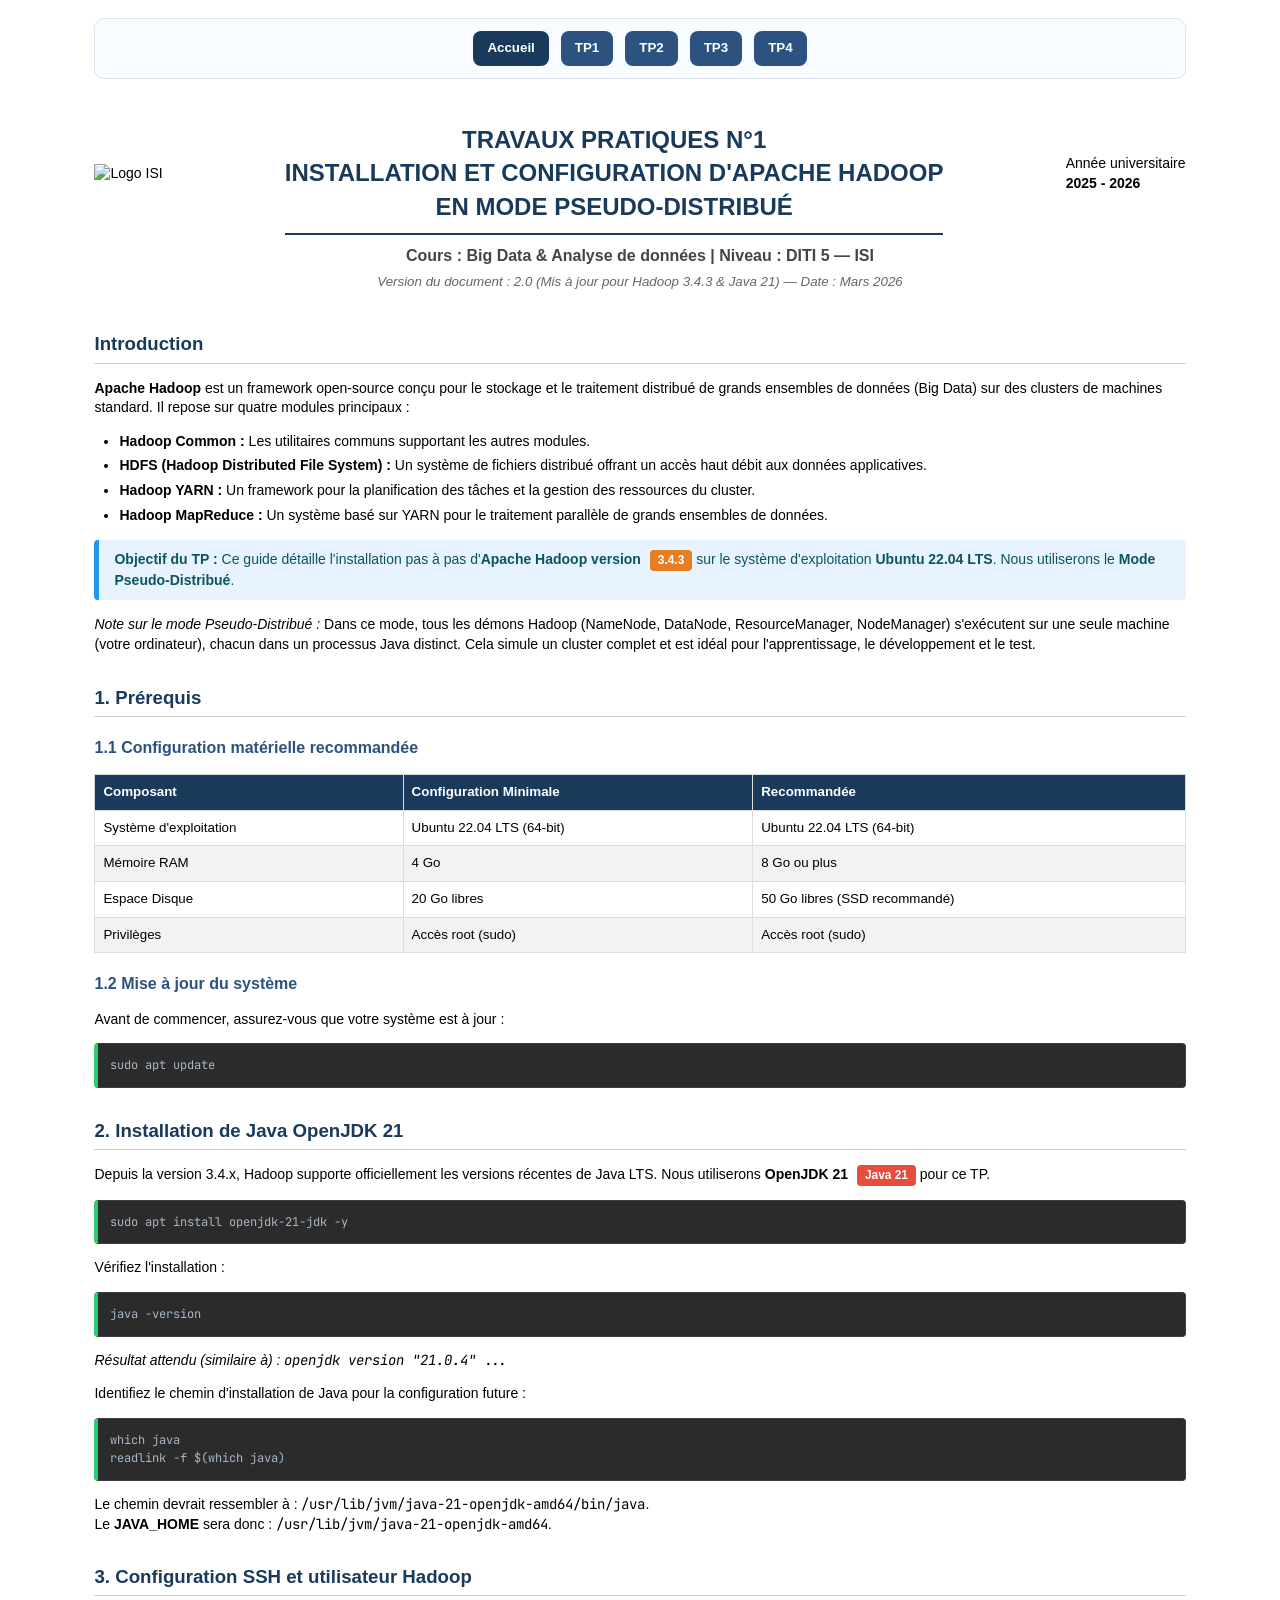
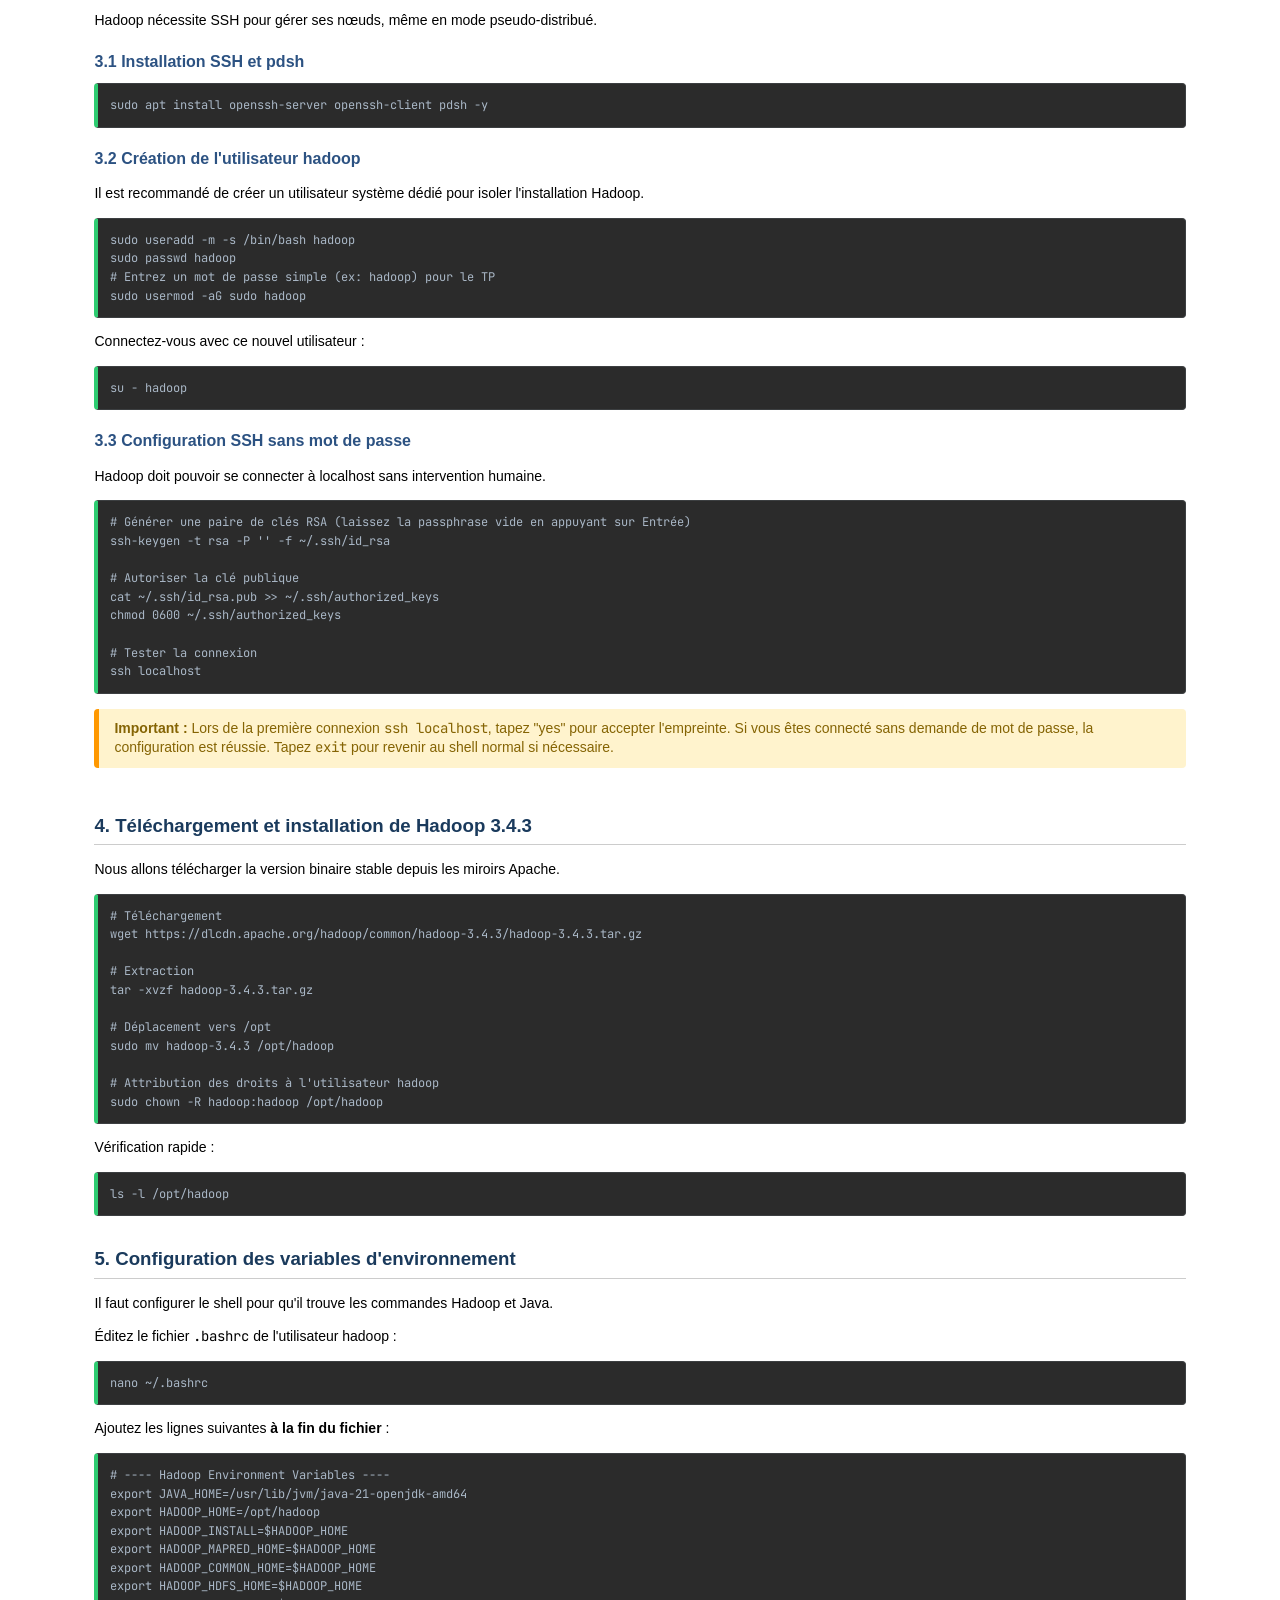
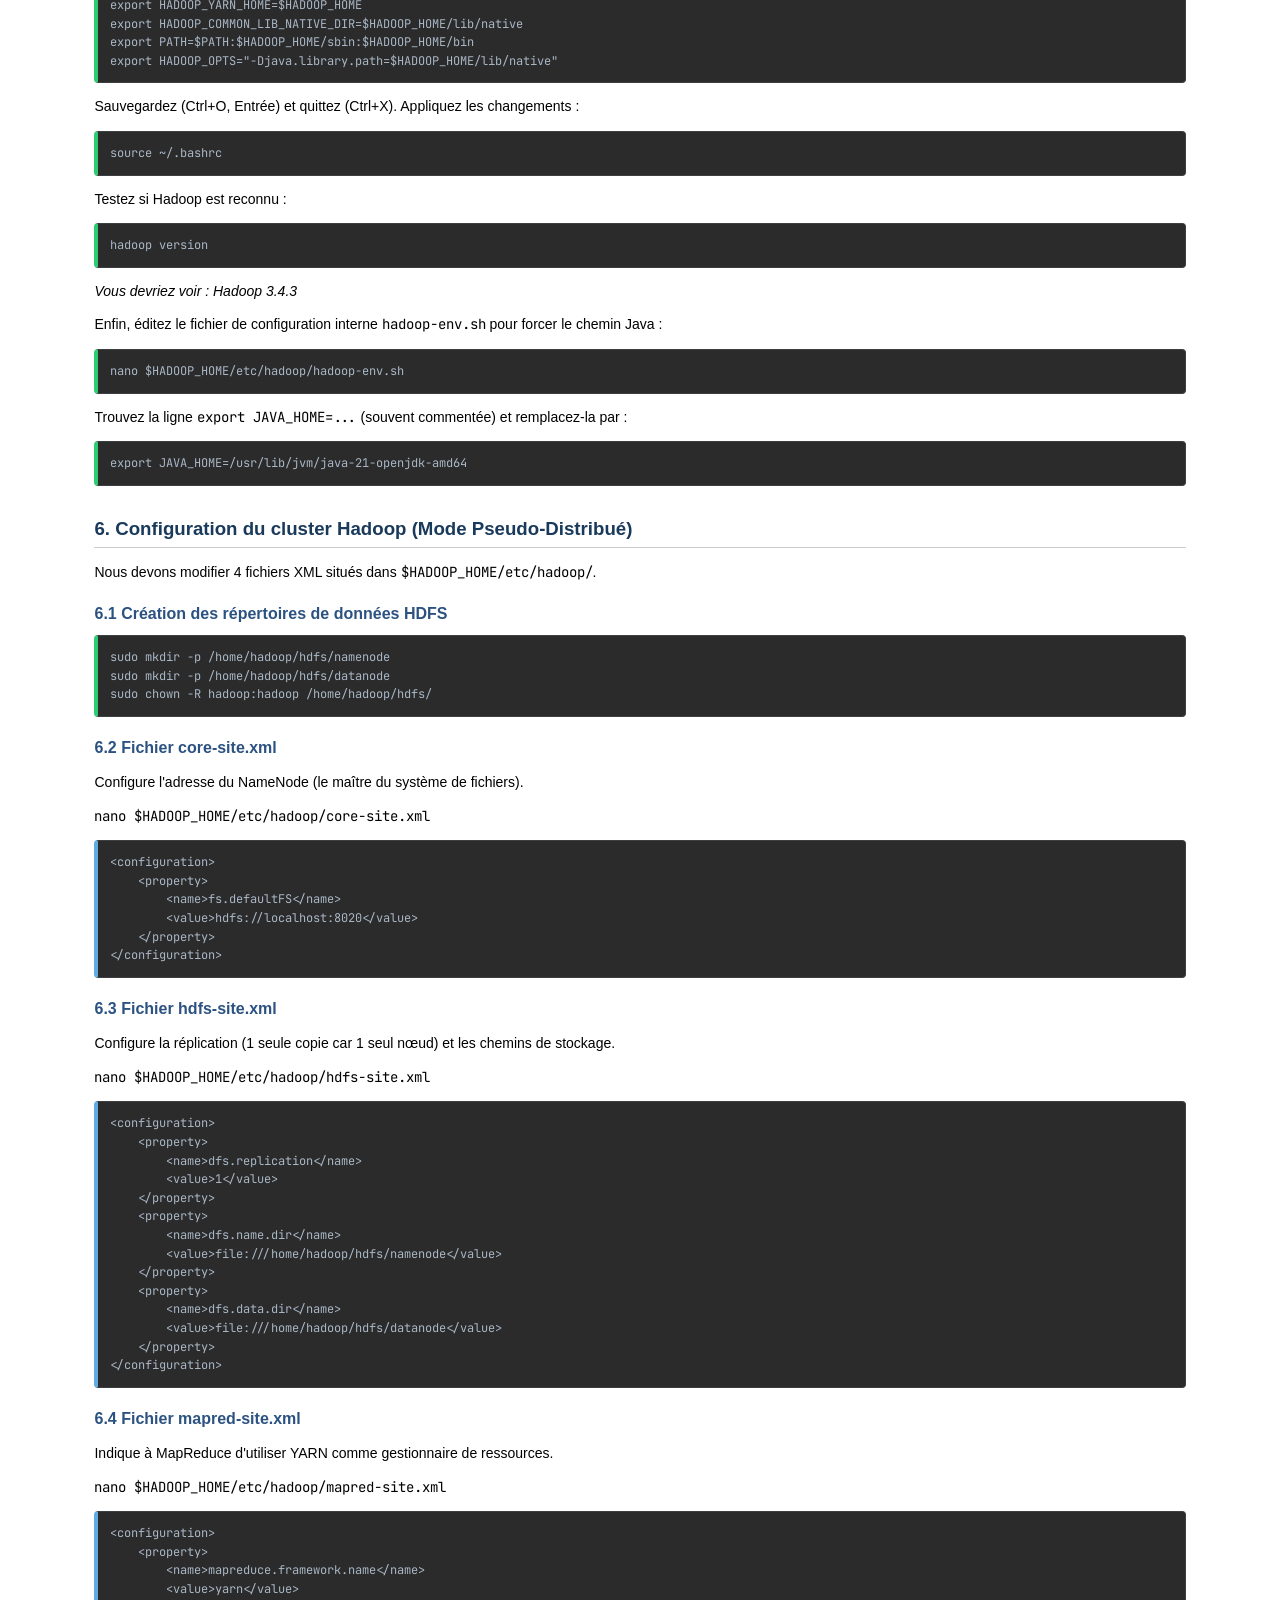
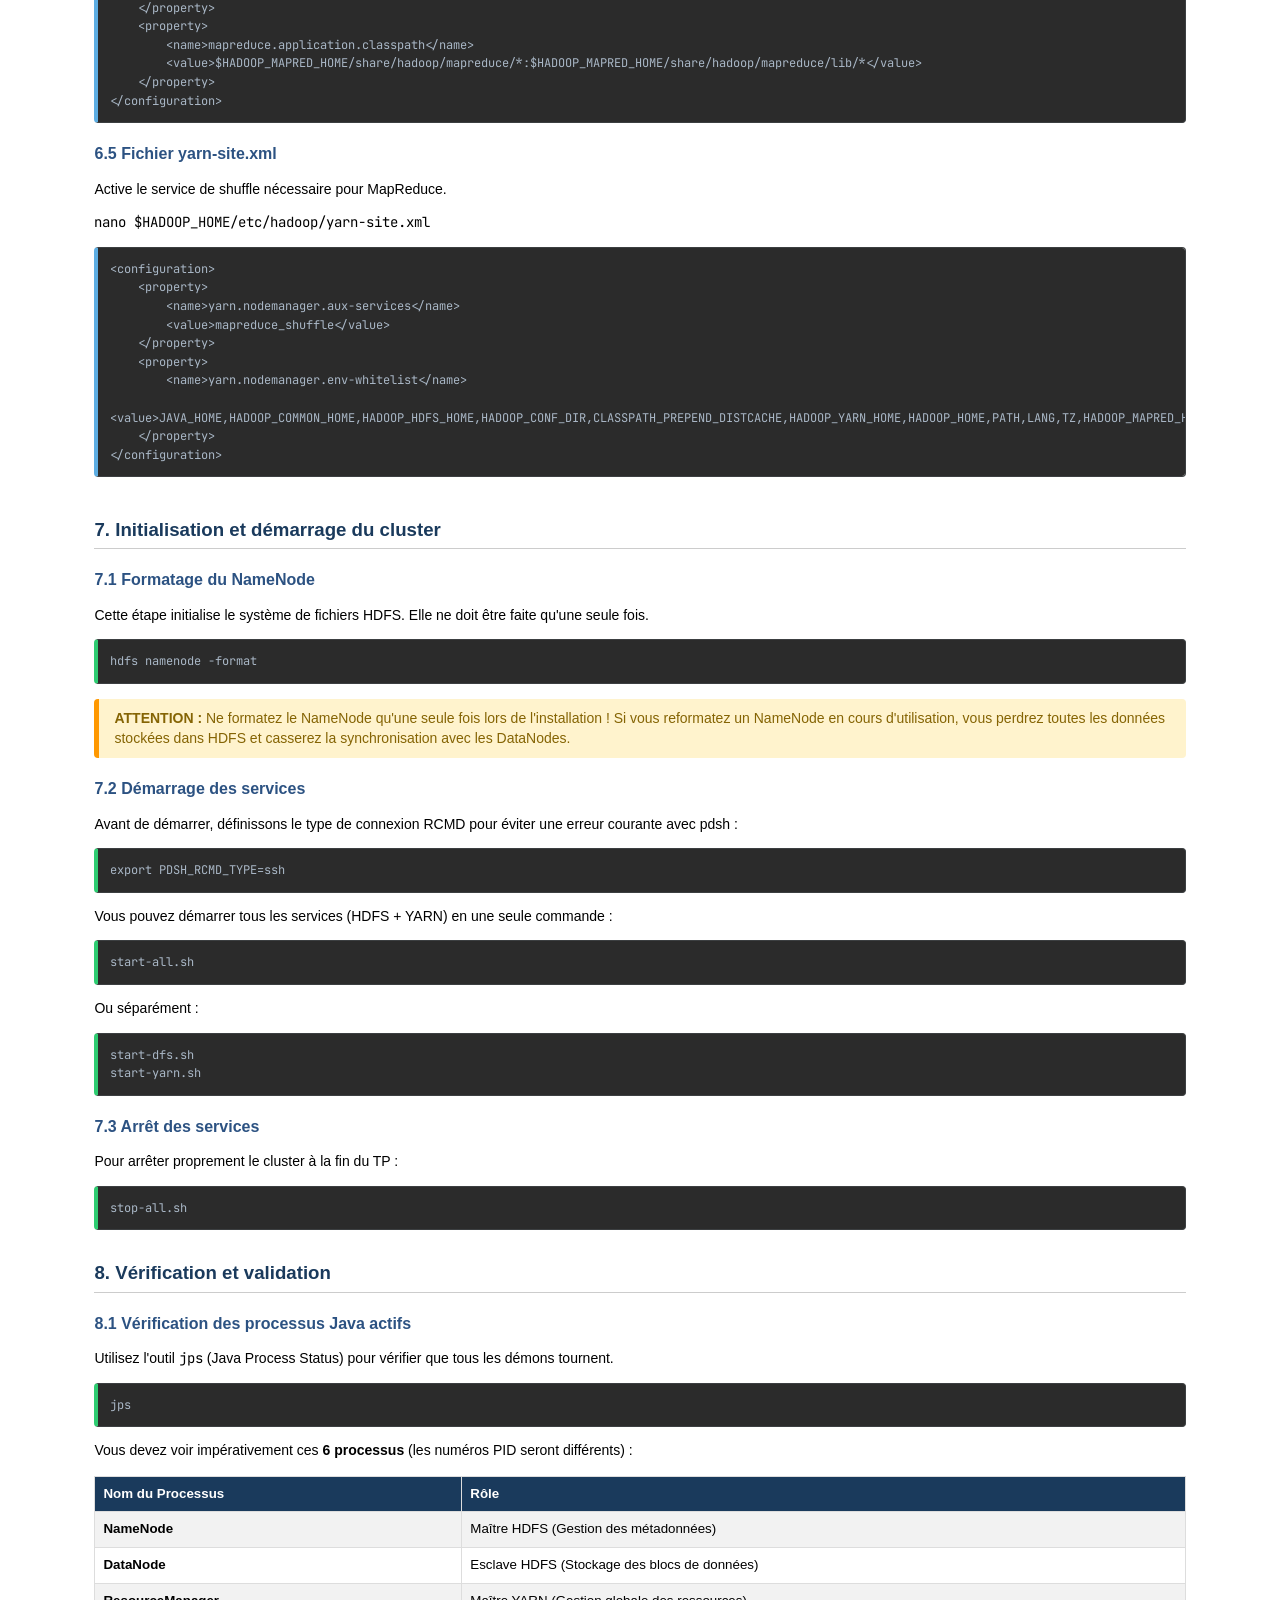
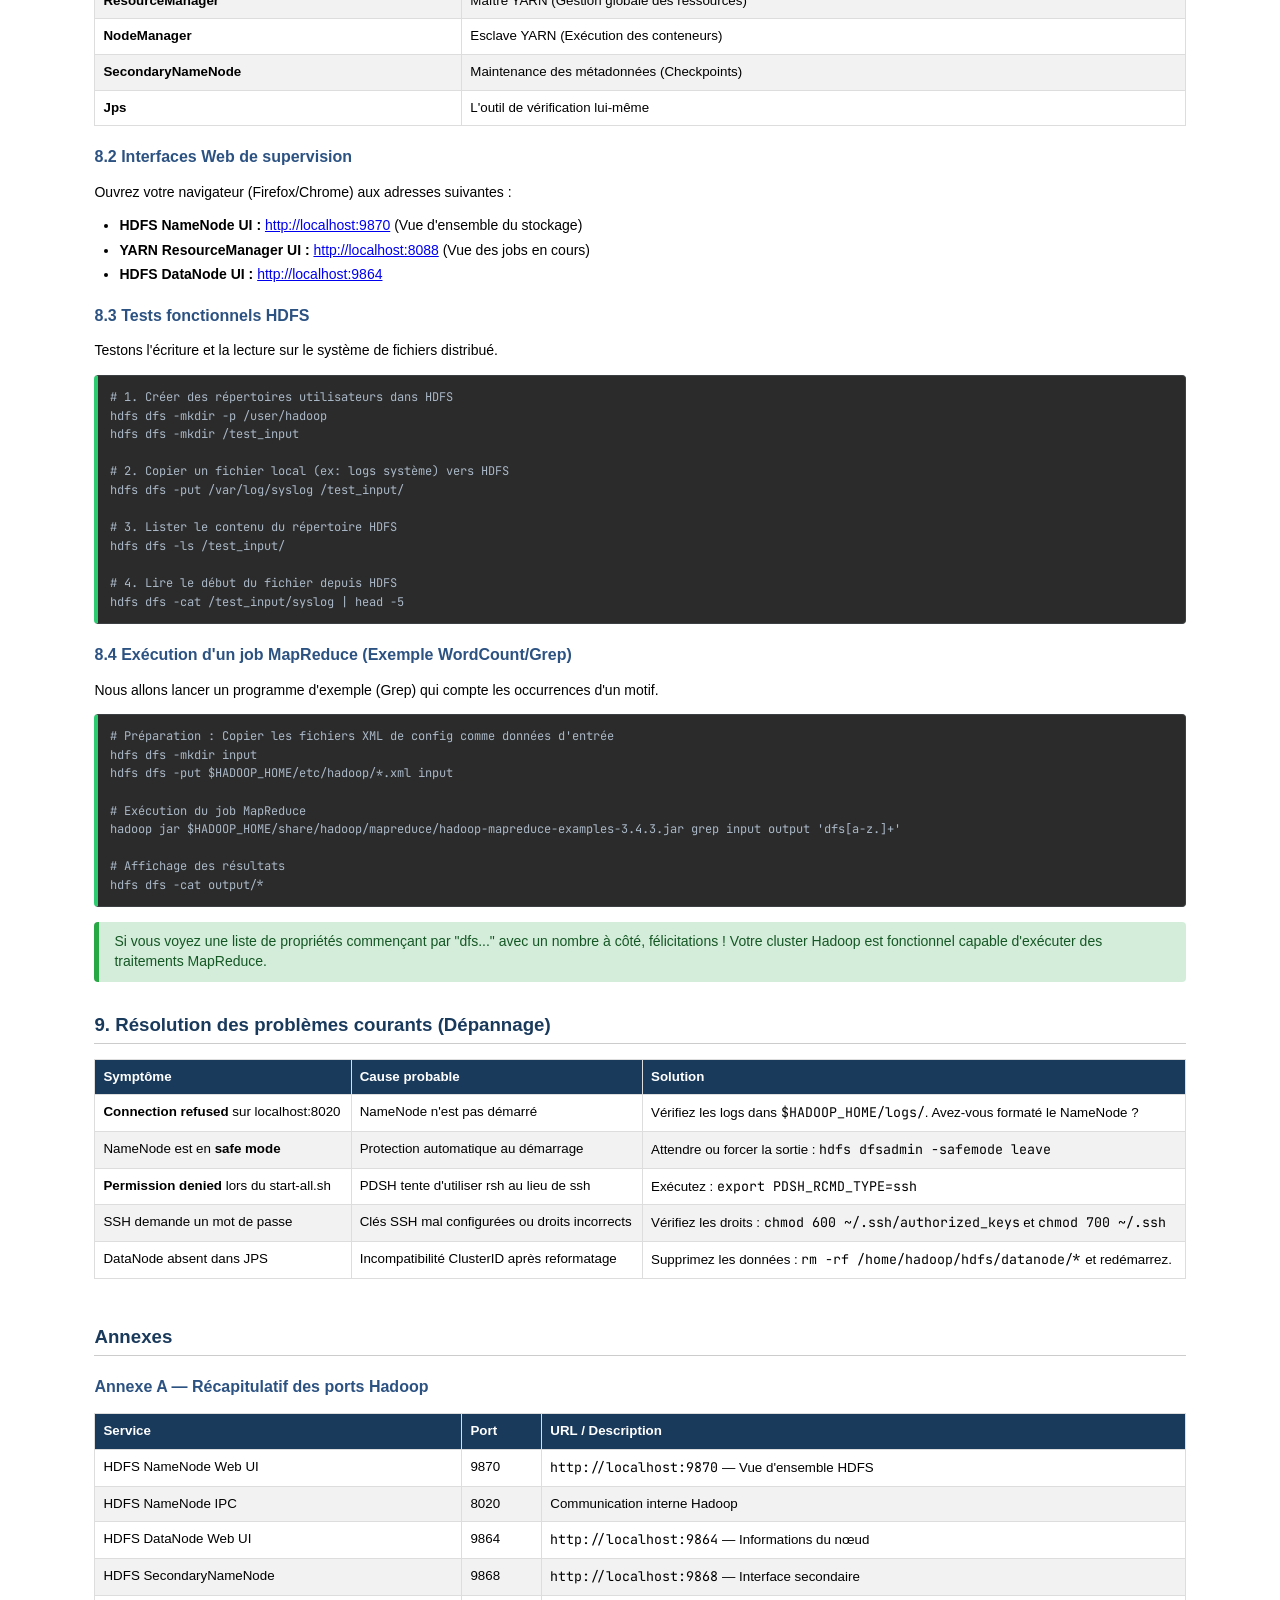
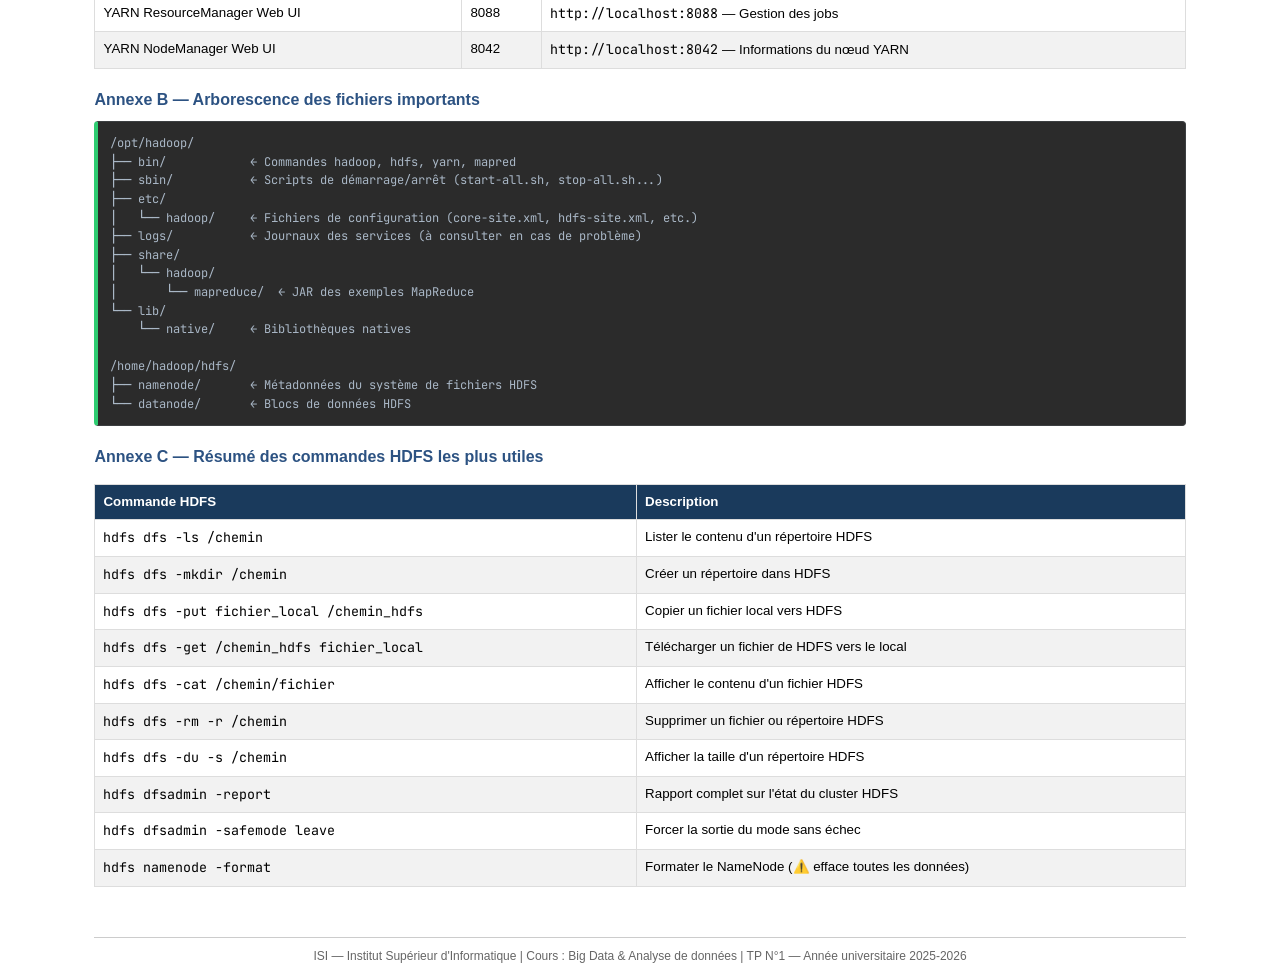
==== tp1.html @ 029f28c1 "Adapter le cours L3 IAGE en DITI 5 et ajouter MapReduce Python. Co-authored-by: Cursor <cursoragent@" ====
<!DOCTYPE html>
<html lang="fr" data-theme="light" style=""><head>
    <meta charset="UTF-8">
    <title>TP1 - Installation Hadoop 3.4.3 - ISI</title>
    <link rel="preconnect" href="https://fonts.googleapis.com">
    <link rel="preconnect" href="https://fonts.gstatic.com" crossorigin>
    <link href="https://fonts.googleapis.com/css2?family=JetBrains+Mono:wght@400;500&display=swap" rel="stylesheet">
    <style>
      /* 
   CONFIGURATION DE LA PAGE (A4)
   Note : Bien que @page soit pour l'impression, le body simule le rendu écran.
*/
      @page {
        size: A4 portrait;
        margin: 2.5cm;
      }

      :root {
        --code-bg: #2b2b2b;
        --code-fg: #a9b7c6;
        --code-border: #3c3f41;
        --code-shell: #2ecc71;
        --code-xml: #5dade2;
        --code-java: #c678dd;
      }

      body {
      /* max-width: 210mm; */
        margin: 0 auto;
        padding: 0 2.5cm; /* Simulation visuelle des marges sur écran */
        background-color: #ffffff;
        font-family: 'Segoe UI', Tahoma, Geneva, Verdana, sans-serif;
        font-size: 10.5pt;
        line-height: 1.4;
        color: #000000;
        box-sizing: border-box;
      }

      /* HEADER INSTITUTIONNEL */
      .header-container {
        border: 1px solid #000;
        padding: 15px;
        margin-bottom: 30px;
        display: flex;
        justify-content: space-between;
        align-items: center;
        font-family: 'Times New Roman', serif;
      }

      .header-left {
        text-align: left;
        font-size: 9pt;
        width: 30%;
      }

      .header-center {
        text-align: center;
        font-weight: bold;
        font-size: 14pt;
        width: 40%;
      }

      .header-right {
        text-align: right;
        font-size: 9pt;
        width: 30%;
      }

      .isi-logo {
        display: inline-block;
        border: 2px solid #000;
        padding: 5px 10px;
        font-weight: bold;
        font-size: 18pt;
        margin-bottom: 5px;
      }

      /* TITRES */
      h1 {
        font-size: 18pt;
        color: #1a3a5c;
        text-align: center;
        margin-top: 20px;
        margin-bottom: 10px;
        text-transform: uppercase;
        border-bottom: 2px solid #1a3a5c;
        padding-bottom: 10px;
      }

      .subtitle {
        text-align: center;
        font-size: 12pt;
        color: #444;
        margin-bottom: 5px;
        font-weight: bold;
      }

      .meta-info {
        text-align: center;
        font-size: 10pt;
        color: #666;
        margin-bottom: 40px;
        font-style: italic;
      }

      h2 {
        font-size: 14pt;
        color: #1a3a5c;
        border-bottom: 1px solid #ccc;
        padding-bottom: 5px;
        margin-top: 30px;
        margin-bottom: 15px;
      }

      h3 {
        font-size: 12pt;
        color: #2c5282;
        margin-top: 20px;
        margin-bottom: 10px;
      }

      /* BADGES DE VERSION */
      .badge {
        display: inline-block;
        padding: 2px 8px;
        border-radius: 4px;
        font-size: 0.85em;
        font-weight: bold;
        color: white;
        vertical-align: middle;
        margin-left: 5px;
      }
      .badge-hadoop {
        background-color: #e67e22;
      }
      .badge-java {
        background-color: #e74c3c;
      }

      /* BLOCS DE CODE (harmonisés avec TP2–TP4 — accents colorés par type) */
      pre {
        background-color: var(--code-bg);
        color: var(--code-fg);
        border: 1px solid var(--code-border);
        border-left: 4px solid var(--code-shell);
        border-radius: 4px;
        padding: 12px;
        overflow-x: auto;
        font-family: 'JetBrains Mono', 'Consolas', 'Monaco', monospace;
        font-size: 9pt;
        line-height: 1.55;
        tab-size: 4;
        margin: 10px 0;
        white-space: pre-wrap;
      }

      pre code {
        background: transparent;
        color: inherit;
        padding: 0;
        border: 0;
        font-family: inherit;
        font-size: inherit;
      }

      pre.xml {
        border-left-color: var(--code-xml);
      }

      pre.xml .xml-tag { color: #e8bf6a; }
      pre.xml .xml-attr { color: #bababa; }
      pre.xml .xml-str { color: #6a8759; }
      pre.xml .xml-com { color: #7a7a7a; font-style: italic; }

      pre.java {
        border-left-color: var(--code-java);
      }

      pre.java .ij-kw { color: #cc7832; }
      pre.java .ij-cls { color: #4ec9b0; }
      pre.java .ij-met { color: #ffc66d; }
      pre.java .ij-var { color: #9876aa; }
      pre.java .ij-str { color: #6a8759; }
      pre.java .ij-num { color: #6897bb; }

      code {
        font-family: 'JetBrains Mono', 'Consolas', 'Monaco', monospace;
      }

      /* TABLEAUX */
      table {
        width: 100%;
        border-collapse: collapse;
        margin: 15px 0;
        font-size: 10pt;
      }

      th {
        background-color: #1a3a5c;
        color: white;
        padding: 8px;
        text-align: left;
        border: 1px solid #ddd;
      }

      td {
        padding: 8px;
        border: 1px solid #ddd;
        vertical-align: top;
      }

      tr:nth-child(even) {
        background-color: #f2f2f2;
      }

      /* ENCADRÉS (ALERTE, INFO, SUCCÈS) */
      .box {
        padding: 10px 15px;
        margin: 15px 0;
        border-left: 5px solid;
        border-radius: 4px;
      }

      .box-info {
        background-color: #e7f3fe;
        border-color: #2196f3;
        color: #0c5460;
      }

      .box-warning {
        background-color: #fff3cd;
        border-color: #ff9800;
        color: #856404;
      }

      .box-success {
        background-color: #d4edda;
        border-color: #28a745;
        color: #155724;
      }

      /* PIED DE PAGE */
      .footer {
        margin-top: 50px;
        padding-top: 10px;
        border-top: 1px solid #ccc;
        font-size: 9pt;
        text-align: center;
        color: #666;
      }

      /* SAUTS DE PAGE */
      .page-break {
        page-break-before: always;
      }

      /* LISTES */
      ul,
      ol {
        margin-top: 5px;
        margin-bottom: 10px;
        padding-left: 25px;
      }
      li {
        margin-bottom: 5px;
      }
      .page-break{
        display: flex;
        justify-content: space-between;
        align-items: center;
      }
    

      .top-nav {
        position: sticky;
        top: 0;
        z-index: 1000;
        background: #f8fbff;
        border: 1px solid #d8e3f0;
        border-radius: 10px;
        padding: 12px 16px;
        margin: 18px 0 24px 0;
        display: flex;
        gap: 12px;
        flex-wrap: wrap;
        align-items: center;
        justify-content: center;
      }
      .top-nav a {
        text-decoration: none;
        background: #1a3a5c;
        color: white;
        padding: 8px 14px;
        border-radius: 8px;
        font-size: 10pt;
        font-weight: 600;
      }
      .top-nav a.secondary {
        background: #2c5282;
      }

    </style>
  <link href="https://fonts.googleapis.com/css2?family=Roboto:wght@400&amp;display=swap" rel="stylesheet"><link href="https://fonts.googleapis.com/css2?family=Open%20Sans:wght@400&amp;display=swap" rel="stylesheet"><link href="https://fonts.googleapis.com/css2?family=Google%20Sans:wght@400&amp;display=swap" rel="stylesheet"><link href="https://fonts.googleapis.com/css2?family=Inter:wght@400&amp;display=swap" rel="stylesheet"><link href="https://fonts.googleapis.com/css2?family=Montserrat:wght@400&amp;display=swap" rel="stylesheet"></head>
  <body >

    <div class="top-nav">
      <a href="index.html">Accueil</a>
      <a class="secondary" href="tp1.html">TP1</a>
      <a class="secondary" href="tp2.html">TP2</a>
      <a class="secondary" href="tp3.html">TP3</a>
      <a class="secondary" href="tp4.html">TP4</a>
    </div>

    <!-- HEADER INSTITUTIONNEL -->


    <div class="page-break">
      <div class="logo-container">
        <img src="logo.jpg" alt="Logo ISI" class="logo" style="width: 100px; height: 100px;">
      </div>
      <h1>Travaux Pratiques N°1<br>Installation et configuration d'Apache Hadoop<br>en mode Pseudo-Distribué</h1>
      <div class="">
        Année universitaire<br>
        <strong>2025 - 2026</strong>
      </div>
    </div>

    <div class="subtitle">Cours : Big Data &amp; Analyse de données | Niveau : DITI 5 — ISI</div>
    <div class="meta-info">
      Version du document : 2.0 (Mis à jour pour Hadoop 3.4.3 &amp; Java 21) — Date : Mars 2026
    </div>

    <h2>Introduction</h2>
    <p>
      <strong>Apache Hadoop</strong> est un framework open-source conçu pour le stockage et le traitement distribué de
      grands ensembles de données (Big Data) sur des clusters de machines standard. Il repose sur quatre modules
      principaux :
    </p>
    <ul>
      <li><strong>Hadoop Common :</strong> Les utilitaires communs supportant les autres modules.</li>
      <li>
        <strong>HDFS (Hadoop Distributed File System) :</strong> Un système de fichiers distribué offrant un accès haut
        débit aux données applicatives.
      </li>
      <li>
        <strong>Hadoop YARN :</strong> Un framework pour la planification des tâches et la gestion des ressources du
        cluster.
      </li>
      <li>
        <strong>Hadoop MapReduce :</strong> Un système basé sur YARN pour le traitement parallèle de grands ensembles de
        données.
      </li>
    </ul>

    <div class="box box-info">
      <strong>Objectif du TP :</strong> Ce guide détaille l'installation pas à pas d'<strong>Apache Hadoop version</strong>
      <span class="badge badge-hadoop">3.4.3</span> sur le système d'exploitation <strong>Ubuntu 22.04 LTS</strong>.
      Nous utiliserons le <strong>Mode Pseudo-Distribué</strong>.
    </div>

    <p>
      <em>Note sur le mode Pseudo-Distribué :</em> Dans ce mode, tous les démons Hadoop (NameNode, DataNode,
      ResourceManager, NodeManager) s'exécutent sur une seule machine (votre ordinateur), chacun dans un processus Java
      distinct. Cela simule un cluster complet et est idéal pour l'apprentissage, le développement et le test.
    </p>

    <h2>1. Prérequis</h2>

    <h3>1.1 Configuration matérielle recommandée</h3>
    <table>
      <thead>
        <tr>
          <th>Composant</th>
          <th>Configuration Minimale</th>
          <th>Recommandée</th>
        </tr>
      </thead>
      <tbody>
        <tr>
          <td>Système d'exploitation</td>
          <td>Ubuntu 22.04 LTS (64-bit)</td>
          <td>Ubuntu 22.04 LTS (64-bit)</td>
        </tr>
        <tr>
          <td>Mémoire RAM</td>
          <td>4 Go</td>
          <td>8 Go ou plus</td>
        </tr>
        <tr>
          <td>Espace Disque</td>
          <td>20 Go libres</td>
          <td>50 Go libres (SSD recommandé)</td>
        </tr>
        <tr>
          <td>Privilèges</td>
          <td>Accès root (sudo)</td>
          <td>Accès root (sudo)</td>
        </tr>
      </tbody>
    </table>

    <h3>1.2 Mise à jour du système</h3>
    <p>Avant de commencer, assurez-vous que votre système est à jour :</p>
    <pre>sudo apt update
</pre>

    <h2>2. Installation de Java OpenJDK 21</h2>
    <p>
      Depuis la version 3.4.x, Hadoop supporte officiellement les versions récentes de Java LTS. Nous utiliserons
      <strong>OpenJDK 21</strong> <span class="badge badge-java">Java 21</span> pour ce TP.
    </p>

    <pre>sudo apt install openjdk-21-jdk -y
</pre>

    <p>Vérifiez l'installation :</p>
    <pre>java -version
</pre>
    <p>
      <em>Résultat attendu (similaire à) : <code>openjdk version "21.0.4" ...</code></em>
    </p>

    <p>Identifiez le chemin d'installation de Java pour la configuration future :</p>
    <pre>which java
readlink -f $(which java)
</pre>
    <p>
      Le chemin devrait ressembler à : <code>/usr/lib/jvm/java-21-openjdk-amd64/bin/java</code>. <br>Le
      <strong>JAVA_HOME</strong> sera donc : <code>/usr/lib/jvm/java-21-openjdk-amd64</code>.
    </p>

    <h2>3. Configuration SSH et utilisateur Hadoop</h2>
    <p>Hadoop nécessite SSH pour gérer ses nœuds, même en mode pseudo-distribué.</p>

    <h3>3.1 Installation SSH et pdsh</h3>
    <pre>sudo apt install openssh-server openssh-client pdsh -y
</pre>

    <h3>3.2 Création de l'utilisateur hadoop</h3>
    <p>Il est recommandé de créer un utilisateur système dédié pour isoler l'installation Hadoop.</p>
    <pre>sudo useradd -m -s /bin/bash hadoop
sudo passwd hadoop
# Entrez un mot de passe simple (ex: hadoop) pour le TP
sudo usermod -aG sudo hadoop
</pre>

    <p>Connectez-vous avec ce nouvel utilisateur :</p>
    <pre>su - hadoop
</pre>

    <h3>3.3 Configuration SSH sans mot de passe</h3>
    <p>Hadoop doit pouvoir se connecter à localhost sans intervention humaine.</p>
    <pre># Générer une paire de clés RSA (laissez la passphrase vide en appuyant sur Entrée)
ssh-keygen -t rsa -P '' -f ~/.ssh/id_rsa

# Autoriser la clé publique
cat ~/.ssh/id_rsa.pub &gt;&gt; ~/.ssh/authorized_keys
chmod 0600 ~/.ssh/authorized_keys

# Tester la connexion
ssh localhost
</pre>
    <div class="box box-warning">
      <strong>Important :</strong> Lors de la première connexion <code>ssh localhost</code>, tapez "yes" pour accepter
      l'empreinte. Si vous êtes connecté sans demande de mot de passe, la configuration est réussie. Tapez
      <code>exit</code> pour revenir au shell normal si nécessaire.
    </div>

    <!-- SAUT DE PAGE AVANT L'INSTALLATION LOURDE -->
    <div class="page-break"></div>

    <h2>4. Téléchargement et installation de Hadoop 3.4.3</h2>
    <p>Nous allons télécharger la version binaire stable depuis les miroirs Apache.</p>

    <pre># Téléchargement
wget https://dlcdn.apache.org/hadoop/common/hadoop-3.4.3/hadoop-3.4.3.tar.gz

# Extraction
tar -xvzf hadoop-3.4.3.tar.gz

# Déplacement vers /opt 
sudo mv hadoop-3.4.3 /opt/hadoop

# Attribution des droits à l'utilisateur hadoop
sudo chown -R hadoop:hadoop /opt/hadoop
</pre>

    <p>Vérification rapide :</p>
    <pre>ls -l /opt/hadoop
</pre>

    <h2>5. Configuration des variables d'environnement</h2>
    <p>Il faut configurer le shell pour qu'il trouve les commandes Hadoop et Java.</p>

    <p>Éditez le fichier <code>.bashrc</code> de l'utilisateur hadoop :</p>
    <pre>nano ~/.bashrc
</pre>

    <p>Ajoutez les lignes suivantes <strong>à la fin du fichier</strong> :</p>
    <pre># ---- Hadoop Environment Variables ----
export JAVA_HOME=/usr/lib/jvm/java-21-openjdk-amd64
export HADOOP_HOME=/opt/hadoop
export HADOOP_INSTALL=$HADOOP_HOME
export HADOOP_MAPRED_HOME=$HADOOP_HOME
export HADOOP_COMMON_HOME=$HADOOP_HOME
export HADOOP_HDFS_HOME=$HADOOP_HOME
export HADOOP_YARN_HOME=$HADOOP_HOME
export HADOOP_COMMON_LIB_NATIVE_DIR=$HADOOP_HOME/lib/native
export PATH=$PATH:$HADOOP_HOME/sbin:$HADOOP_HOME/bin
export HADOOP_OPTS="-Djava.library.path=$HADOOP_HOME/lib/native"
</pre>

    <p>Sauvegardez (Ctrl+O, Entrée) et quittez (Ctrl+X). Appliquez les changements :</p>
    <pre>source ~/.bashrc
</pre>

    <p>Testez si Hadoop est reconnu :</p>
    <pre>hadoop version
</pre>
    <p><em>Vous devriez voir : Hadoop 3.4.3</em></p>

    <p>Enfin, éditez le fichier de configuration interne <code>hadoop-env.sh</code> pour forcer le chemin Java :</p>
    <pre>nano $HADOOP_HOME/etc/hadoop/hadoop-env.sh
</pre>
    <p>Trouvez la ligne <code>export JAVA_HOME=...</code> (souvent commentée) et remplacez-la par :</p>
    <pre>export JAVA_HOME=/usr/lib/jvm/java-21-openjdk-amd64
</pre>

    <h2>6. Configuration du cluster Hadoop (Mode Pseudo-Distribué)</h2>
    <p>Nous devons modifier 4 fichiers XML situés dans <code>$HADOOP_HOME/etc/hadoop/</code>.</p>

    <h3>6.1 Création des répertoires de données HDFS</h3>
    <pre>sudo mkdir -p /home/hadoop/hdfs/namenode
sudo mkdir -p /home/hadoop/hdfs/datanode
sudo chown -R hadoop:hadoop /home/hadoop/hdfs/
</pre>

    <h3>6.2 Fichier core-site.xml</h3>
    <p>Configure l'adresse du NameNode (le maître du système de fichiers).</p>
    <p><code>nano $HADOOP_HOME/etc/hadoop/core-site.xml</code></p>
    <pre class="xml">&lt;configuration&gt;
    &lt;property&gt;
        &lt;name&gt;fs.defaultFS&lt;/name&gt;
        &lt;value&gt;hdfs://localhost:8020&lt;/value&gt;
    &lt;/property&gt;
&lt;/configuration&gt;
</pre>

    <h3>6.3 Fichier hdfs-site.xml</h3>
    <p>Configure la réplication (1 seule copie car 1 seul nœud) et les chemins de stockage.</p>
    <p><code>nano $HADOOP_HOME/etc/hadoop/hdfs-site.xml</code></p>
    <pre class="xml">&lt;configuration&gt;
    &lt;property&gt;
        &lt;name&gt;dfs.replication&lt;/name&gt;
        &lt;value&gt;1&lt;/value&gt;
    &lt;/property&gt;
    &lt;property&gt;
        &lt;name&gt;dfs.name.dir&lt;/name&gt;
        &lt;value&gt;file:///home/hadoop/hdfs/namenode&lt;/value&gt;
    &lt;/property&gt;
    &lt;property&gt;
        &lt;name&gt;dfs.data.dir&lt;/name&gt;
        &lt;value&gt;file:///home/hadoop/hdfs/datanode&lt;/value&gt;
    &lt;/property&gt;
&lt;/configuration&gt;
</pre>

    <h3>6.4 Fichier mapred-site.xml</h3>
    <p>Indique à MapReduce d'utiliser YARN comme gestionnaire de ressources.</p>
    <p><code>nano $HADOOP_HOME/etc/hadoop/mapred-site.xml</code></p>
    <pre class="xml">&lt;configuration&gt;
    &lt;property&gt;
        &lt;name&gt;mapreduce.framework.name&lt;/name&gt;
        &lt;value&gt;yarn&lt;/value&gt;
    &lt;/property&gt;
    &lt;property&gt;
        &lt;name&gt;mapreduce.application.classpath&lt;/name&gt;
        &lt;value&gt;$HADOOP_MAPRED_HOME/share/hadoop/mapreduce/*:$HADOOP_MAPRED_HOME/share/hadoop/mapreduce/lib/*&lt;/value&gt;
    &lt;/property&gt;
&lt;/configuration&gt;
</pre>

    <h3>6.5 Fichier yarn-site.xml</h3>
    <p>Active le service de shuffle nécessaire pour MapReduce.</p>
    <p><code>nano $HADOOP_HOME/etc/hadoop/yarn-site.xml</code></p>
    <pre class="xml">&lt;configuration&gt;
    &lt;property&gt;
        &lt;name&gt;yarn.nodemanager.aux-services&lt;/name&gt;
        &lt;value&gt;mapreduce_shuffle&lt;/value&gt;
    &lt;/property&gt;
    &lt;property&gt;
        &lt;name&gt;yarn.nodemanager.env-whitelist&lt;/name&gt;
        &lt;value&gt;JAVA_HOME,HADOOP_COMMON_HOME,HADOOP_HDFS_HOME,HADOOP_CONF_DIR,CLASSPATH_PREPEND_DISTCACHE,HADOOP_YARN_HOME,HADOOP_HOME,PATH,LANG,TZ,HADOOP_MAPRED_HOME&lt;/value&gt;
    &lt;/property&gt;
&lt;/configuration&gt;
</pre>

    <!-- SAUT DE PAGE AVANT LE DÉMARRAGE -->
    <div class="page-break"></div>

    <h2>7. Initialisation et démarrage du cluster</h2>

    <h3>7.1 Formatage du NameNode</h3>
    <p>Cette étape initialise le système de fichiers HDFS. Elle ne doit être faite qu'une seule fois.</p>
    <pre>hdfs namenode -format
</pre>
    <div class="box box-warning">
      <strong>ATTENTION :</strong> Ne formatez le NameNode qu'une seule fois lors de l'installation ! Si vous reformatez
      un NameNode en cours d'utilisation, vous perdrez toutes les données stockées dans HDFS et casserez la
      synchronisation avec les DataNodes.
    </div>

    <h3>7.2 Démarrage des services</h3>
    <p>Avant de démarrer, définissons le type de connexion RCMD pour éviter une erreur courante avec pdsh :</p>
    <pre>export PDSH_RCMD_TYPE=ssh
</pre>

    <p>Vous pouvez démarrer tous les services (HDFS + YARN) en une seule commande :</p>
    <pre>start-all.sh
</pre>

    <p>Ou séparément :</p>
    <pre>start-dfs.sh
start-yarn.sh
</pre>

    <h3>7.3 Arrêt des services</h3>
    <p>Pour arrêter proprement le cluster à la fin du TP :</p>
    <pre>stop-all.sh
</pre>

    <h2>8. Vérification et validation</h2>

    <h3>8.1 Vérification des processus Java actifs</h3>
    <p>Utilisez l'outil <code>jps</code> (Java Process Status) pour vérifier que tous les démons tournent.</p>
    <pre>jps
</pre>
    <p>Vous devez voir impérativement ces <strong>6 processus</strong> (les numéros PID seront différents) :</p>
    <table>
      <tbody><tr>
        <th>Nom du Processus</th>
        <th>Rôle</th>
      </tr>
      <tr>
        <td><strong>NameNode</strong></td>
        <td>Maître HDFS (Gestion des métadonnées)</td>
      </tr>
      <tr>
        <td><strong>DataNode</strong></td>
        <td>Esclave HDFS (Stockage des blocs de données)</td>
      </tr>
      <tr>
        <td><strong>ResourceManager</strong></td>
        <td>Maître YARN (Gestion globale des ressources)</td>
      </tr>
      <tr>
        <td><strong>NodeManager</strong></td>
        <td>Esclave YARN (Exécution des conteneurs)</td>
      </tr>
      <tr>
        <td><strong>SecondaryNameNode</strong></td>
        <td>Maintenance des métadonnées (Checkpoints)</td>
      </tr>
      <tr>
        <td><strong>Jps</strong></td>
        <td>L'outil de vérification lui-même</td>
      </tr>
    </tbody></table>

    <h3>8.2 Interfaces Web de supervision</h3>
    <p>Ouvrez votre navigateur (Firefox/Chrome) aux adresses suivantes :</p>
    <ul>
      <li>
        <strong>HDFS NameNode UI :</strong> <a href="http://localhost:9870">http://localhost:9870</a> (Vue d'ensemble du
        stockage)
      </li>
      <li>
        <strong>YARN ResourceManager UI :</strong> <a href="http://localhost:8088">http://localhost:8088</a> (Vue des
        jobs en cours)
      </li>
      <li><strong>HDFS DataNode UI :</strong> <a href="http://localhost:9864">http://localhost:9864</a></li>
    </ul>

    <h3>8.3 Tests fonctionnels HDFS</h3>
    <p>Testons l'écriture et la lecture sur le système de fichiers distribué.</p>
    <pre># 1. Créer des répertoires utilisateurs dans HDFS
hdfs dfs -mkdir -p /user/hadoop
hdfs dfs -mkdir /test_input

# 2. Copier un fichier local (ex: logs système) vers HDFS
hdfs dfs -put /var/log/syslog /test_input/

# 3. Lister le contenu du répertoire HDFS
hdfs dfs -ls /test_input/

# 4. Lire le début du fichier depuis HDFS
hdfs dfs -cat /test_input/syslog | head -5
</pre>

    <h3>8.4 Exécution d'un job MapReduce (Exemple WordCount/Grep)</h3>
    <p>Nous allons lancer un programme d'exemple (Grep) qui compte les occurrences d'un motif.</p>
    <pre># Préparation : Copier les fichiers XML de config comme données d'entrée
hdfs dfs -mkdir input
hdfs dfs -put $HADOOP_HOME/etc/hadoop/*.xml input

# Exécution du job MapReduce
hadoop jar $HADOOP_HOME/share/hadoop/mapreduce/hadoop-mapreduce-examples-3.4.3.jar grep input output 'dfs[a-z.]+'

# Affichage des résultats
hdfs dfs -cat output/*
</pre>
    <div class="box box-success">
      Si vous voyez une liste de propriétés commençant par "dfs..." avec un nombre à côté, félicitations ! Votre cluster
      Hadoop est fonctionnel capable d'exécuter des traitements MapReduce.
    </div>

    <h2>9. Résolution des problèmes courants (Dépannage)</h2>
    <table>
      <thead>
        <tr>
          <th>Symptôme</th>
          <th>Cause probable</th>
          <th>Solution</th>
        </tr>
      </thead>
      <tbody>
        <tr>
          <td><strong>Connection refused</strong> sur localhost:8020</td>
          <td>NameNode n'est pas démarré</td>
          <td>Vérifiez les logs dans <code>$HADOOP_HOME/logs/</code>. Avez-vous formaté le NameNode ?</td>
        </tr>
        <tr>
          <td>NameNode est en <strong>safe mode</strong></td>
          <td>Protection automatique au démarrage</td>
          <td>Attendre ou forcer la sortie : <code>hdfs dfsadmin -safemode leave</code></td>
        </tr>
        <tr>
          <td><strong>Permission denied</strong> lors du start-all.sh</td>
          <td>PDSH tente d'utiliser rsh au lieu de ssh</td>
          <td>Exécutez : <code>export PDSH_RCMD_TYPE=ssh</code></td>
        </tr>
        <tr>
          <td>SSH demande un mot de passe</td>
          <td>Clés SSH mal configurées ou droits incorrects</td>
          <td>Vérifiez les droits : <code>chmod 600 ~/.ssh/authorized_keys</code> et <code>chmod 700 ~/.ssh</code></td>
        </tr>
        <tr>
          <td>DataNode absent dans JPS</td>
          <td>Incompatibilité ClusterID après reformatage</td>
          <td>Supprimez les données : <code>rm -rf /home/hadoop/hdfs/datanode/*</code> et redémarrez.</td>
        </tr>
      </tbody>
    </table>

    <div class="page-break"></div>

    <h2>Annexes</h2>

    <h3>Annexe A — Récapitulatif des ports Hadoop</h3>
    <table>
      <thead>
        <tr>
          <th>Service</th>
          <th>Port</th>
          <th>URL / Description</th>
        </tr>
      </thead>
      <tbody>
        <tr>
          <td>HDFS NameNode Web UI</td>
          <td>9870</td>
          <td><code>http://localhost:9870</code> — Vue d'ensemble HDFS</td>
        </tr>
        <tr>
          <td>HDFS NameNode IPC</td>
          <td>8020</td>
          <td>Communication interne Hadoop</td>
        </tr>
        <tr>
          <td>HDFS DataNode Web UI</td>
          <td>9864</td>
          <td><code>http://localhost:9864</code> — Informations du nœud</td>
        </tr>
        <tr>
          <td>HDFS SecondaryNameNode</td>
          <td>9868</td>
          <td><code>http://localhost:9868</code> — Interface secondaire</td>
        </tr>
        <tr>
          <td>YARN ResourceManager Web UI</td>
          <td>8088</td>
          <td><code>http://localhost:8088</code> — Gestion des jobs</td>
        </tr>
        <tr>
          <td>YARN NodeManager Web UI</td>
          <td>8042</td>
          <td><code>http://localhost:8042</code> — Informations du nœud YARN</td>
        </tr>
      </tbody>
    </table>

    <h3>Annexe B — Arborescence des fichiers importants</h3>
    <pre>/opt/hadoop/
├── bin/            ← Commandes hadoop, hdfs, yarn, mapred
├── sbin/           ← Scripts de démarrage/arrêt (start-all.sh, stop-all.sh...)
├── etc/
│   └── hadoop/     ← Fichiers de configuration (core-site.xml, hdfs-site.xml, etc.)
├── logs/           ← Journaux des services (à consulter en cas de problème)
├── share/
│   └── hadoop/
│       └── mapreduce/  ← JAR des exemples MapReduce
└── lib/
    └── native/     ← Bibliothèques natives

/home/hadoop/hdfs/
├── namenode/       ← Métadonnées du système de fichiers HDFS
└── datanode/       ← Blocs de données HDFS
</pre>

    <h3>Annexe C — Résumé des commandes HDFS les plus utiles</h3>
    <table>
      <thead>
        <tr>
          <th>Commande HDFS</th>
          <th>Description</th>
        </tr>
      </thead>
      <tbody>
        <tr>
          <td><code>hdfs dfs -ls /chemin</code></td>
          <td>Lister le contenu d'un répertoire HDFS</td>
        </tr>
        <tr>
          <td><code>hdfs dfs -mkdir /chemin</code></td>
          <td>Créer un répertoire dans HDFS</td>
        </tr>
        <tr>
          <td><code>hdfs dfs -put fichier_local /chemin_hdfs</code></td>
          <td>Copier un fichier local vers HDFS</td>
        </tr>
        <tr>
          <td><code>hdfs dfs -get /chemin_hdfs fichier_local</code></td>
          <td>Télécharger un fichier de HDFS vers le local</td>
        </tr>
        <tr>
          <td><code>hdfs dfs -cat /chemin/fichier</code></td>
          <td>Afficher le contenu d'un fichier HDFS</td>
        </tr>
        <tr>
          <td><code>hdfs dfs -rm -r /chemin</code></td>
          <td>Supprimer un fichier ou répertoire HDFS</td>
        </tr>
        <tr>
          <td><code>hdfs dfs -du -s /chemin</code></td>
          <td>Afficher la taille d'un répertoire HDFS</td>
        </tr>
        <tr>
          <td><code>hdfs dfsadmin -report</code></td>
          <td>Rapport complet sur l'état du cluster HDFS</td>
        </tr>
        <tr>
          <td><code>hdfs dfsadmin -safemode leave</code></td>
          <td>Forcer la sortie du mode sans échec</td>
        </tr>
        <tr>
          <td><code>hdfs namenode -format</code></td>
          <td>Formater le NameNode (⚠️ efface toutes les données)</td>
        </tr>
      </tbody>
    </table>

    <div class="footer">
      ISI — Institut Supérieur d'Informatique | Cours : Big Data &amp; Analyse de données | TP N°1 — Année universitaire 2025-2026
    </div>
  

<script defer src="https://static.cloudflareinsights.com/beacon.min.js/v8c78df7c7c0f484497ecbca7046644da1771523124516" integrity="sha512-8DS7rgIrAmghBFwoOTujcf6D9rXvH8xm8JQ1Ja01h9QX8EzXldiszufYa4IFfKdLUKTTrnSFXLDkUEOTrZQ8Qg==" data-cf-beacon='{"version":"2024.11.0","token":"4edd5f8ec12a48cfa682ab8261b80a79","server_timing":{"name":{"cfCacheStatus":true,"cfEdge":true,"cfExtPri":true,"cfL4":true,"cfOrigin":true,"cfSpeedBrain":true},"location_startswith":null}}' crossorigin="anonymous"></script>
</body></html>
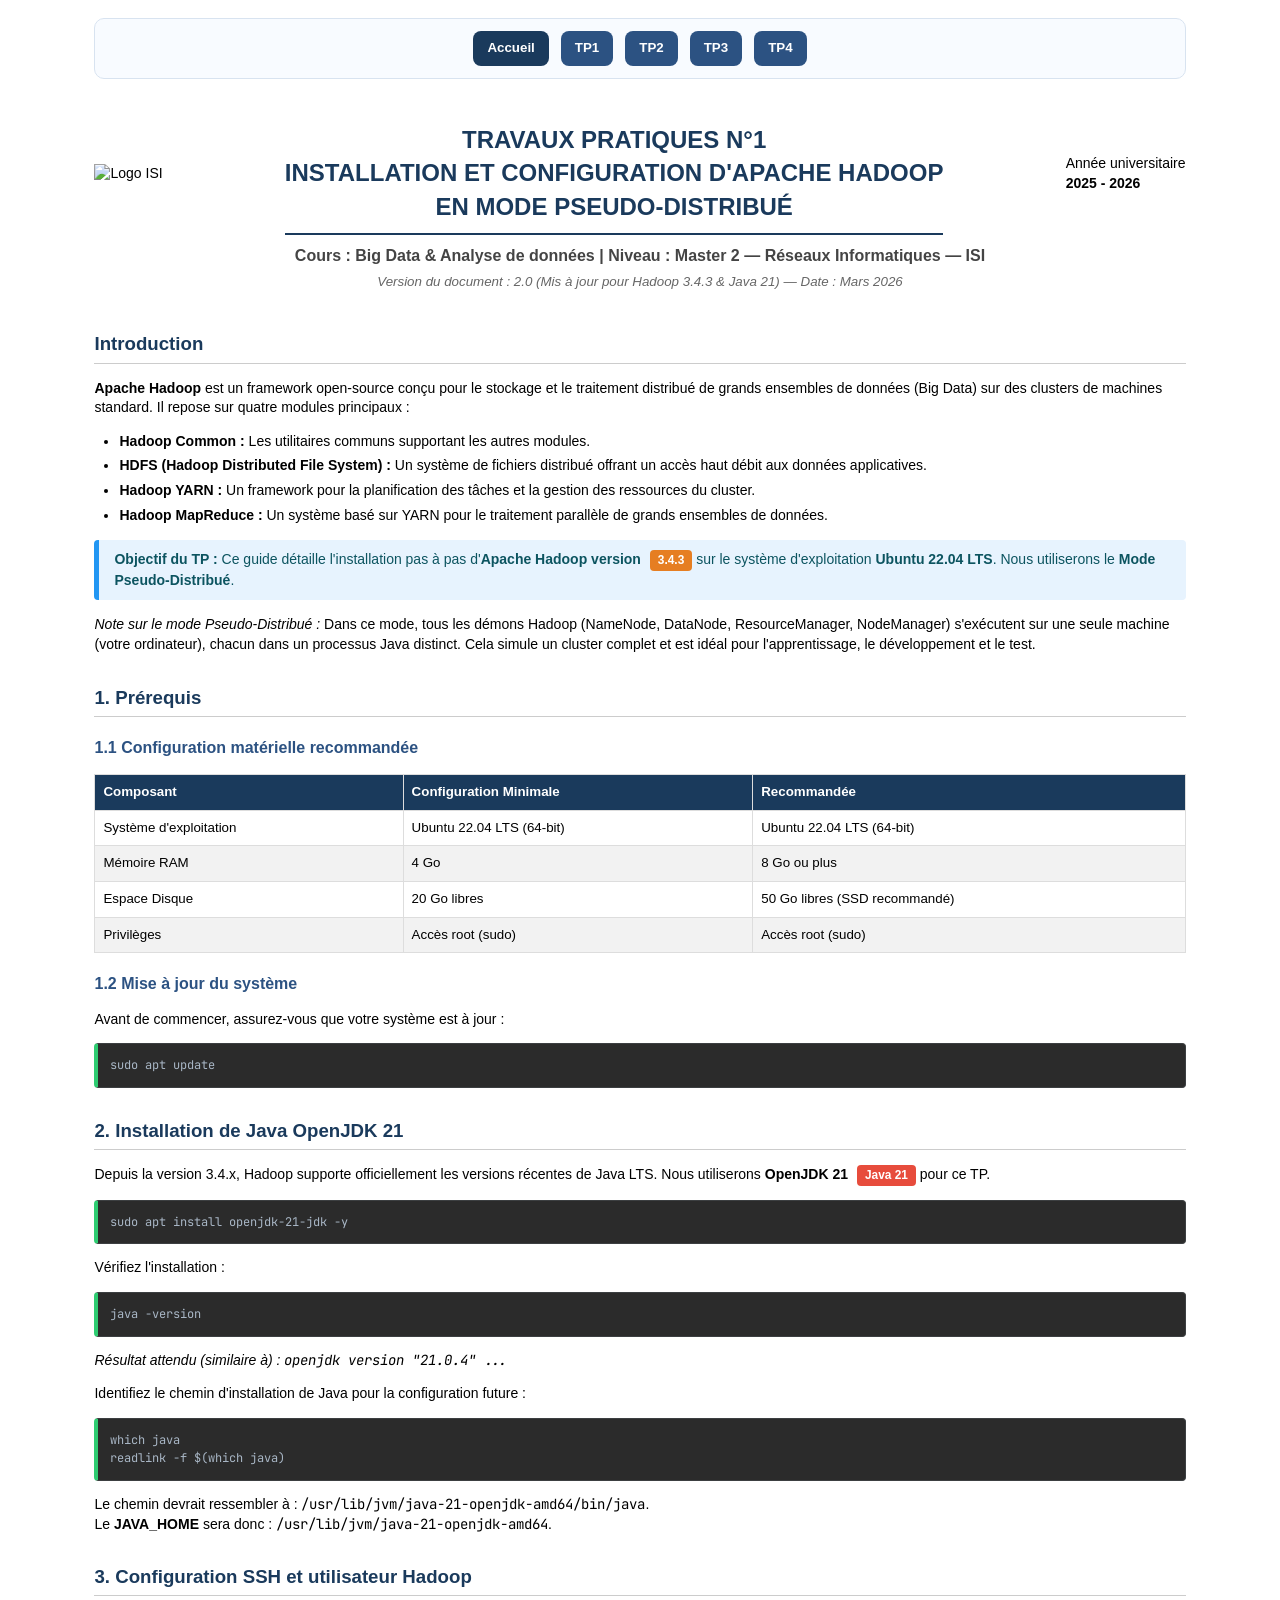
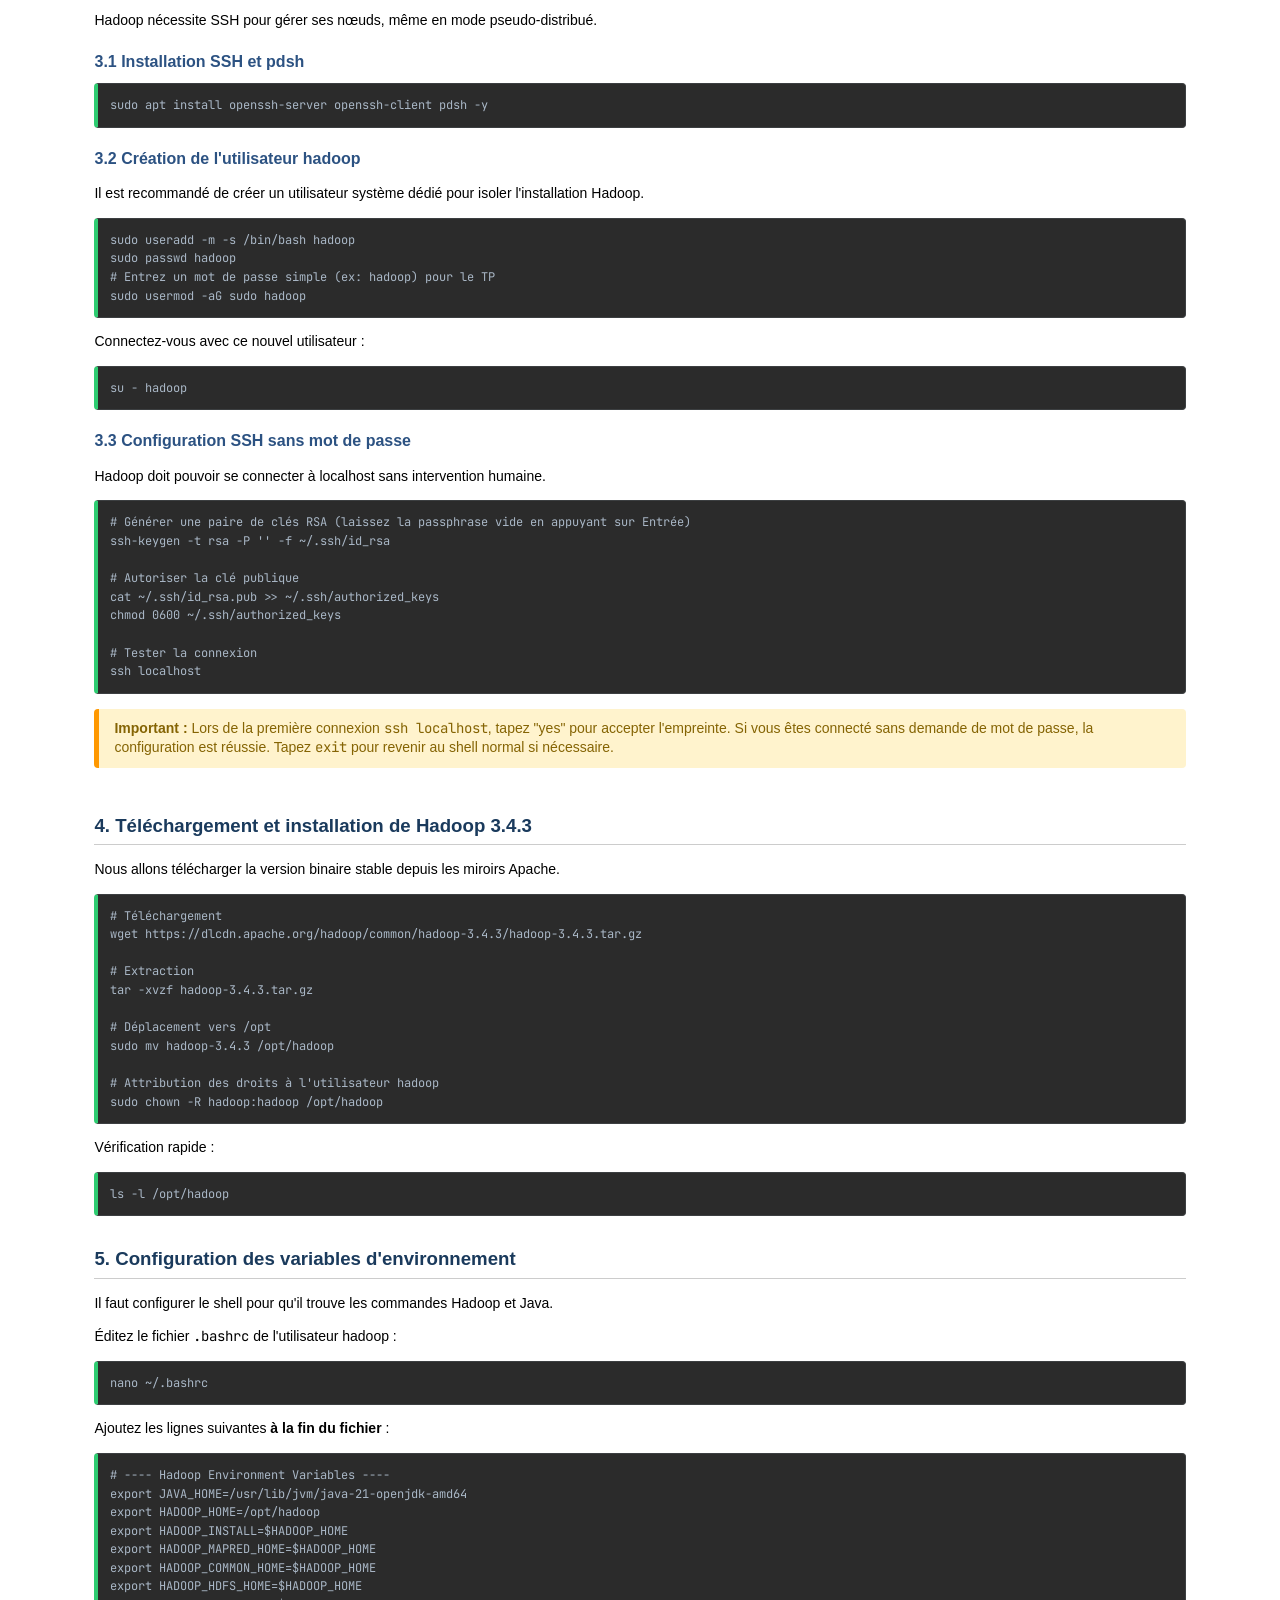
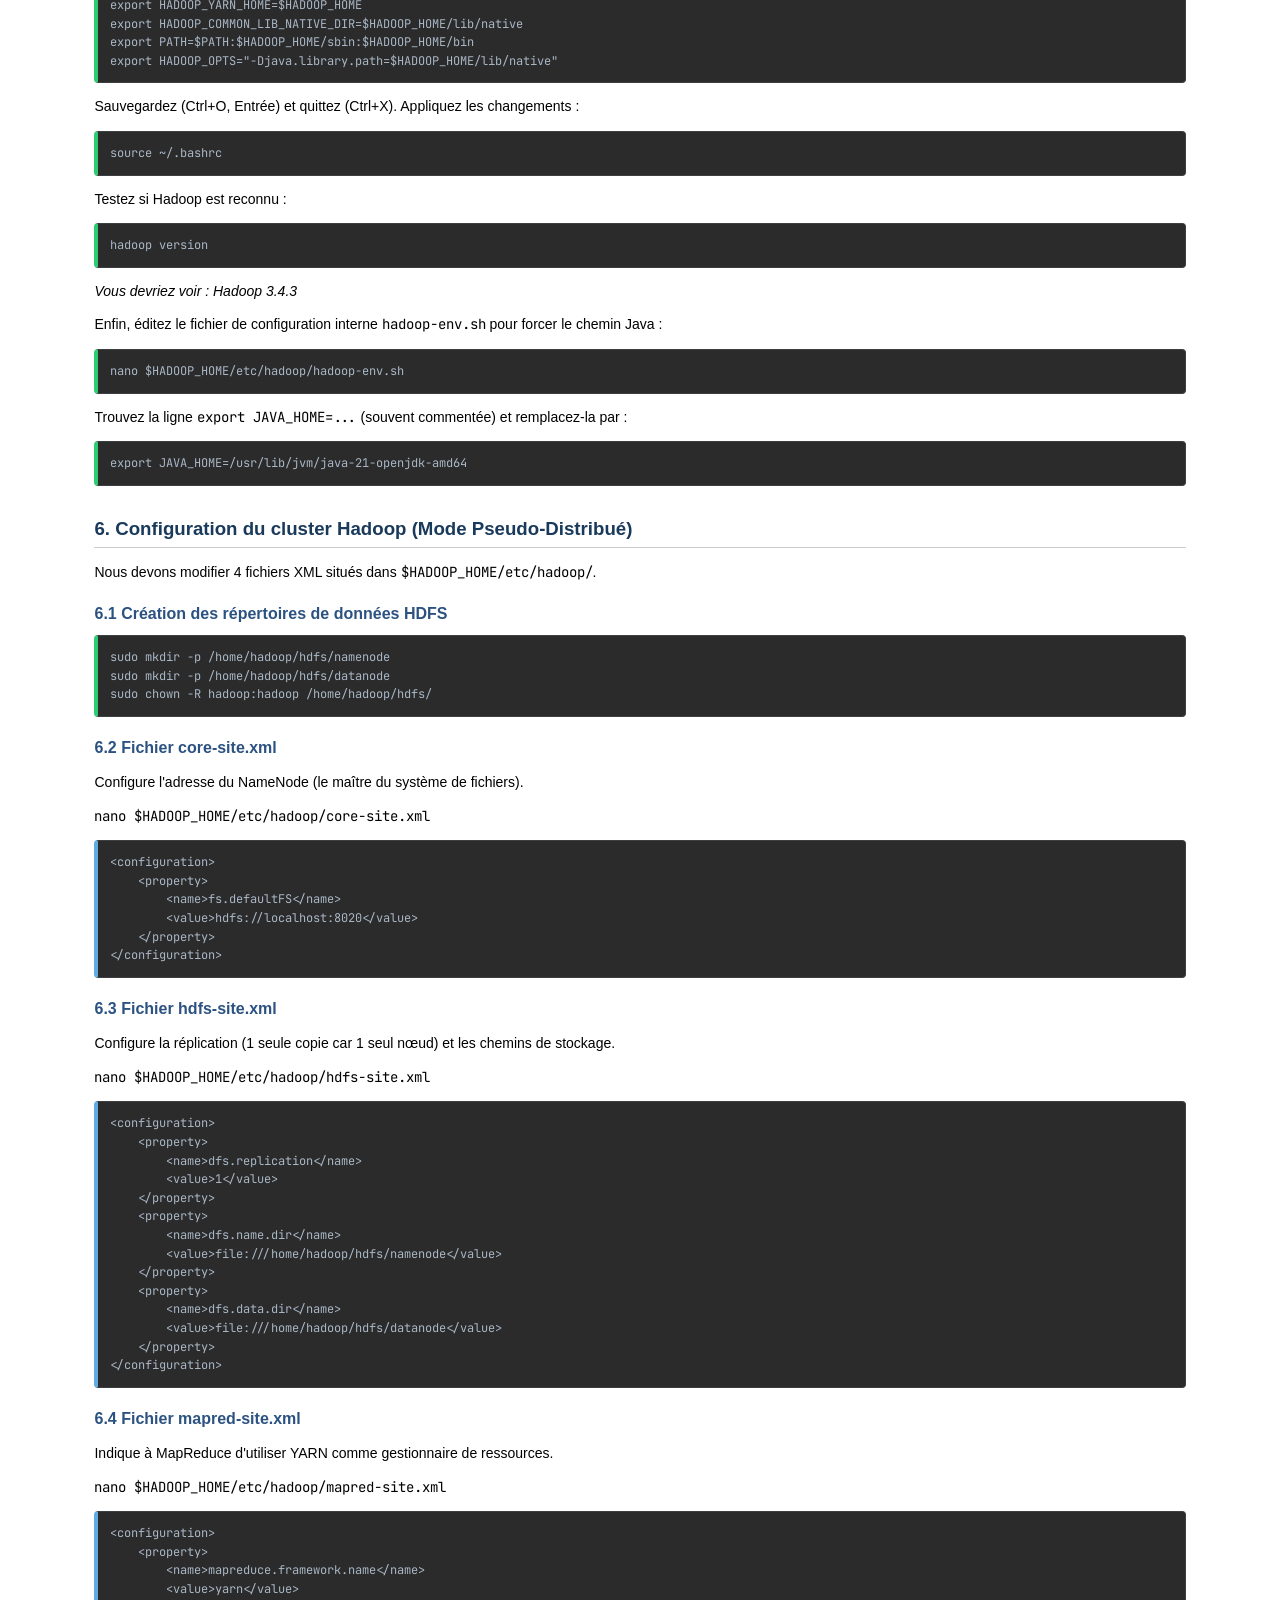
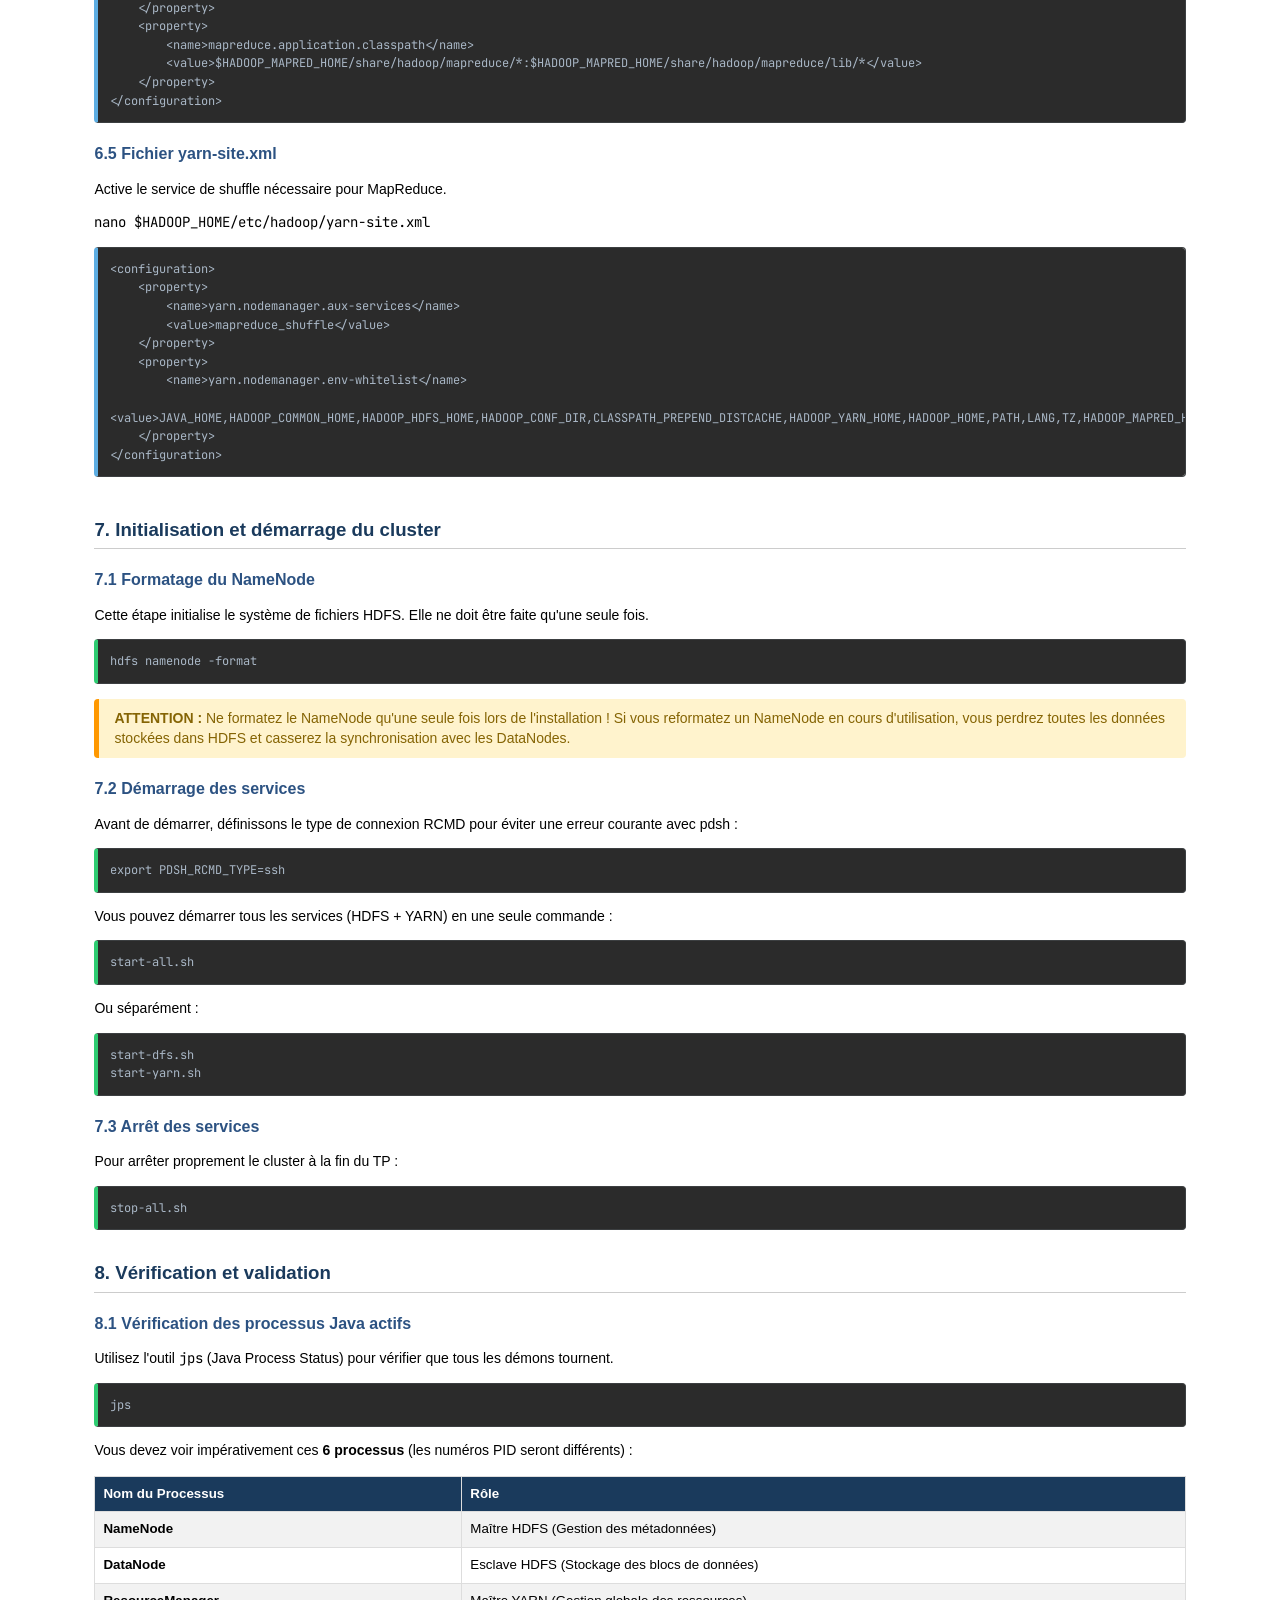
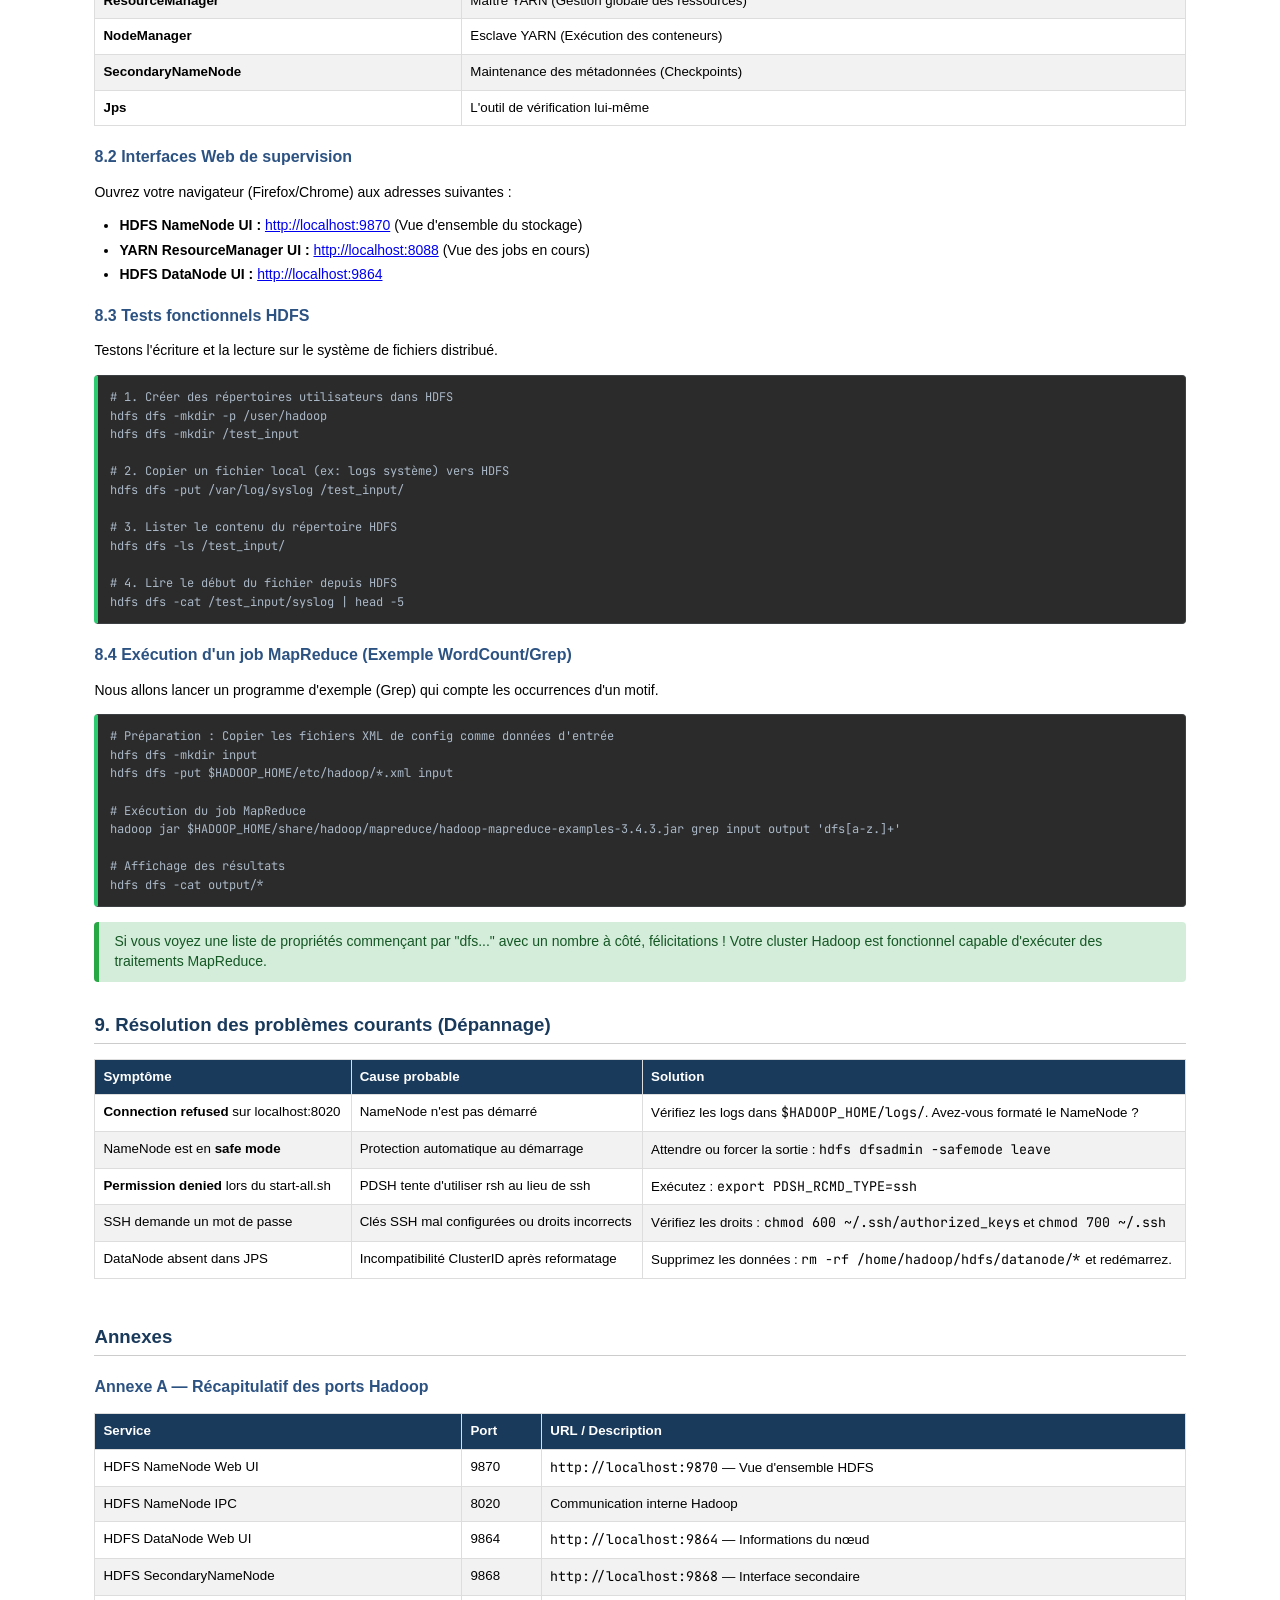
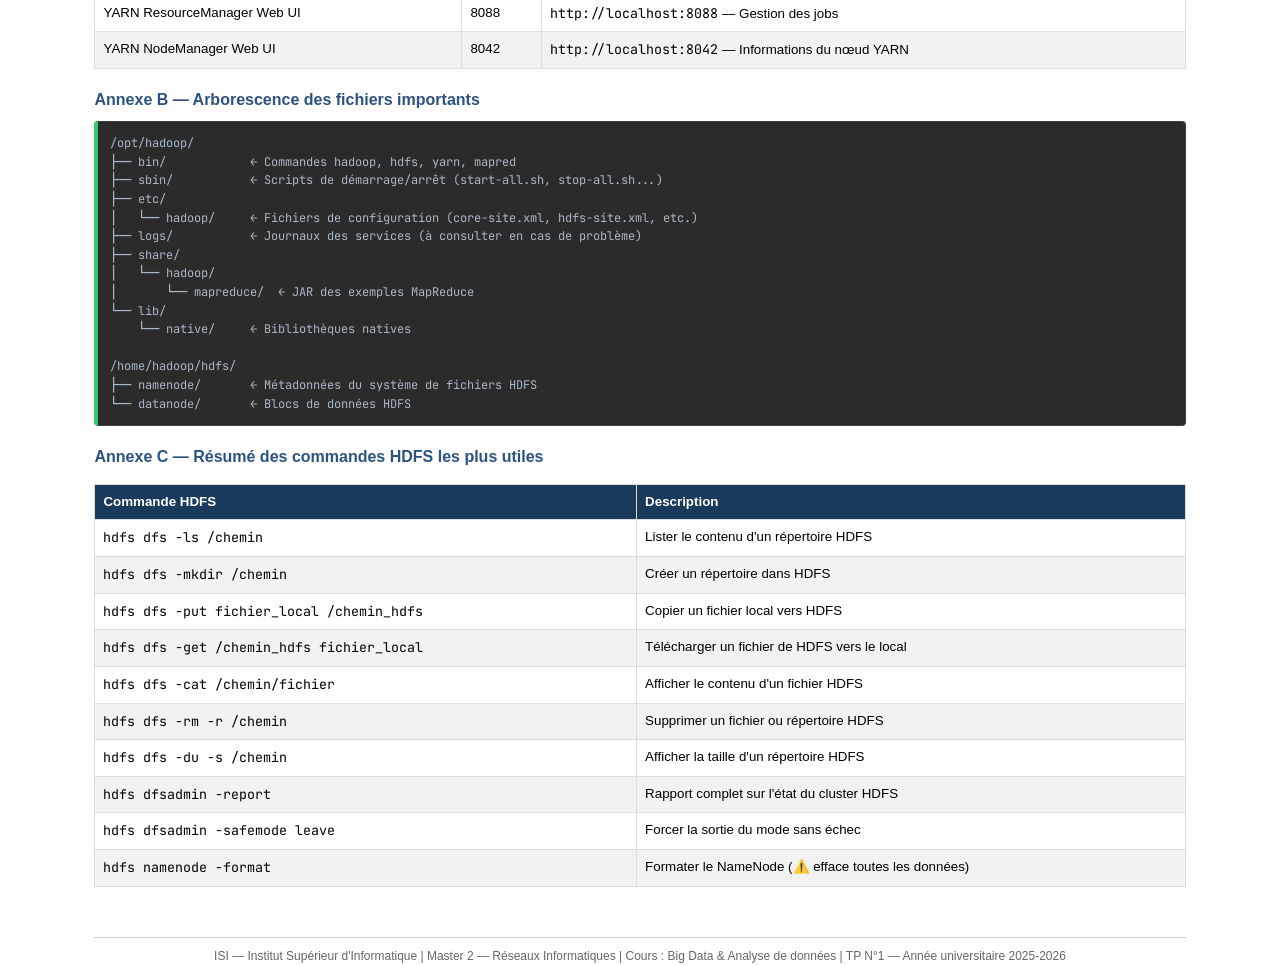
==== commit 40c43502: "Adapter les énoncés au Master 2 - Réseaux Informatiques. Co-authored-by: Cursor <cursoragent@cursor." ====
--- a/tp1.html
+++ b/tp1.html
@@ -325,7 +325,7 @@
       </div>
     </div>
 
-    <div class="subtitle">Cours : Big Data &amp; Analyse de données | Niveau : DITI 5 — ISI</div>
+    <div class="subtitle">Cours : Big Data &amp; Analyse de données | Niveau : Master 2 — Réseaux Informatiques — ISI</div>
     <div class="meta-info">
       Version du document : 2.0 (Mis à jour pour Hadoop 3.4.3 &amp; Java 21) — Date : Mars 2026
     </div>
@@ -870,7 +870,7 @@
     </table>
 
     <div class="footer">
-      ISI — Institut Supérieur d'Informatique | Cours : Big Data &amp; Analyse de données | TP N°1 — Année universitaire 2025-2026
+      ISI — Institut Supérieur d'Informatique | Master 2 — Réseaux Informatiques | Cours : Big Data &amp; Analyse de données | TP N°1 — Année universitaire 2025-2026
     </div>
   
 
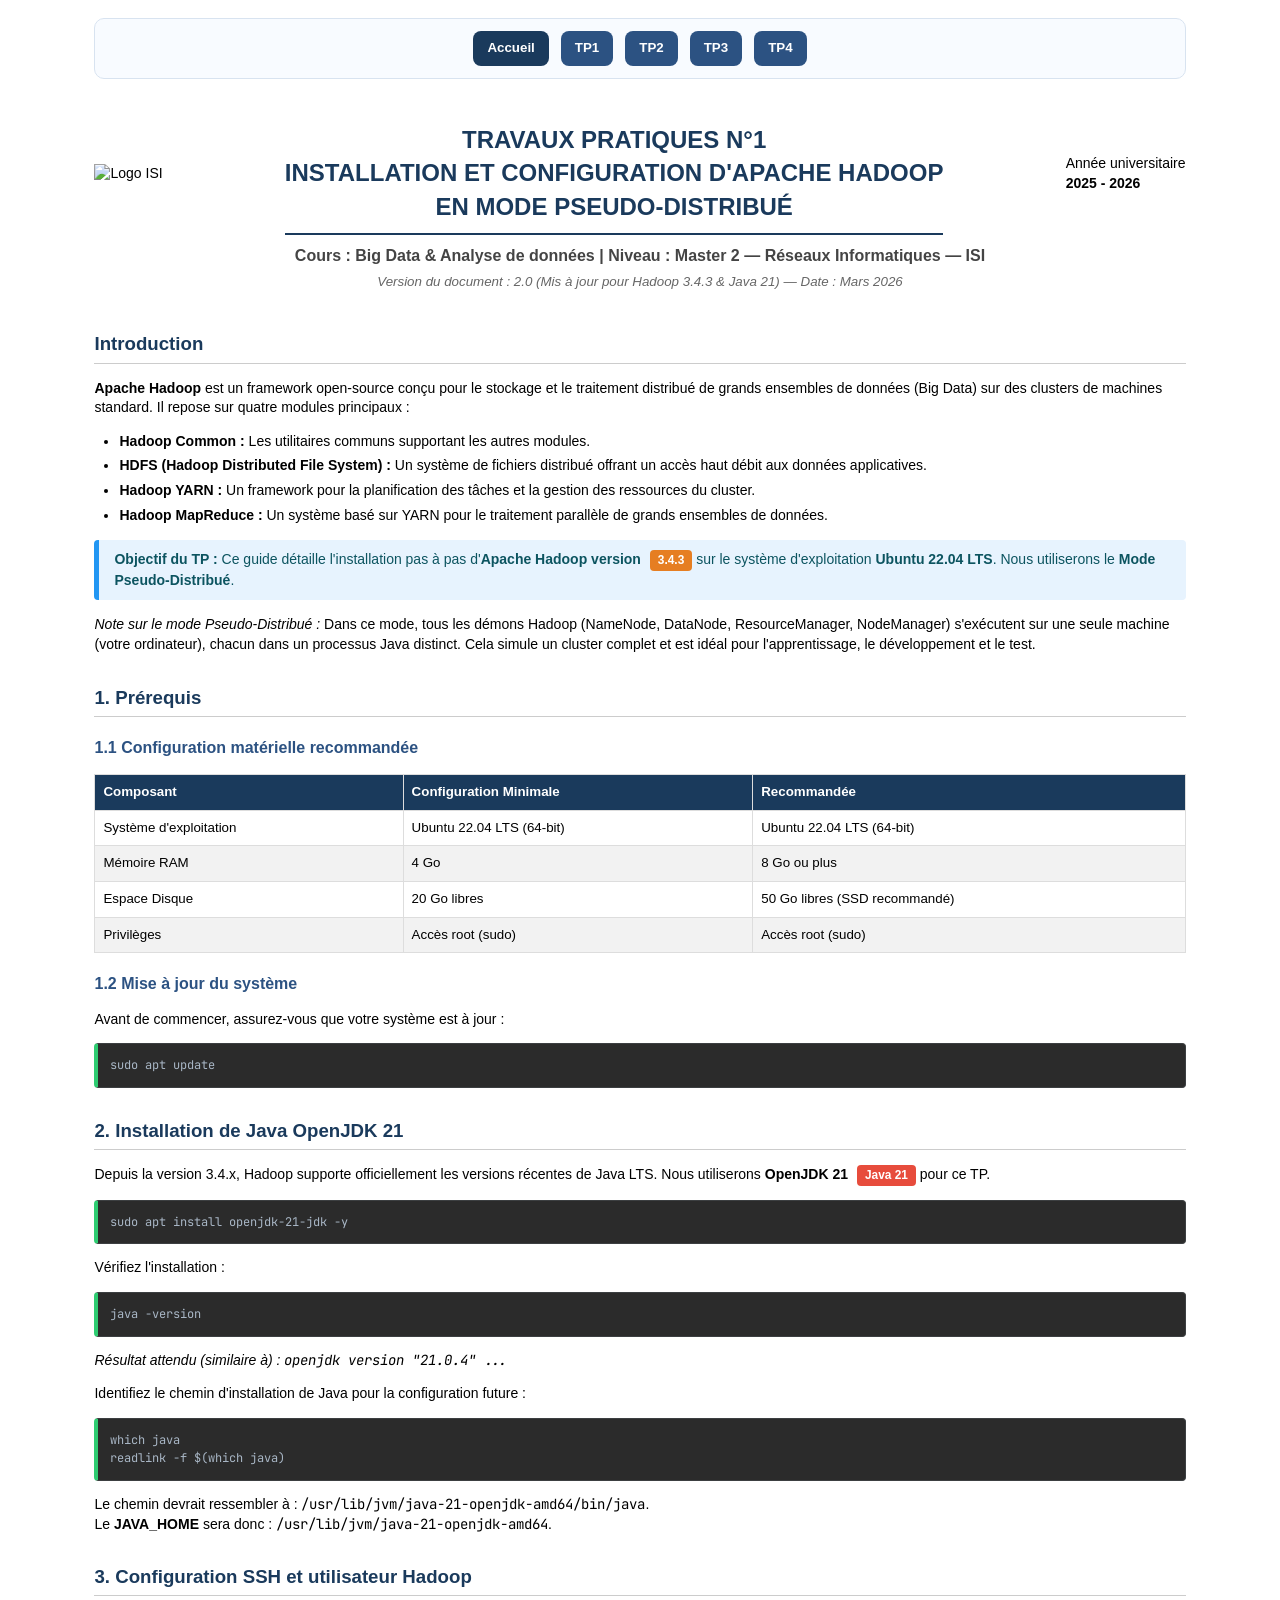
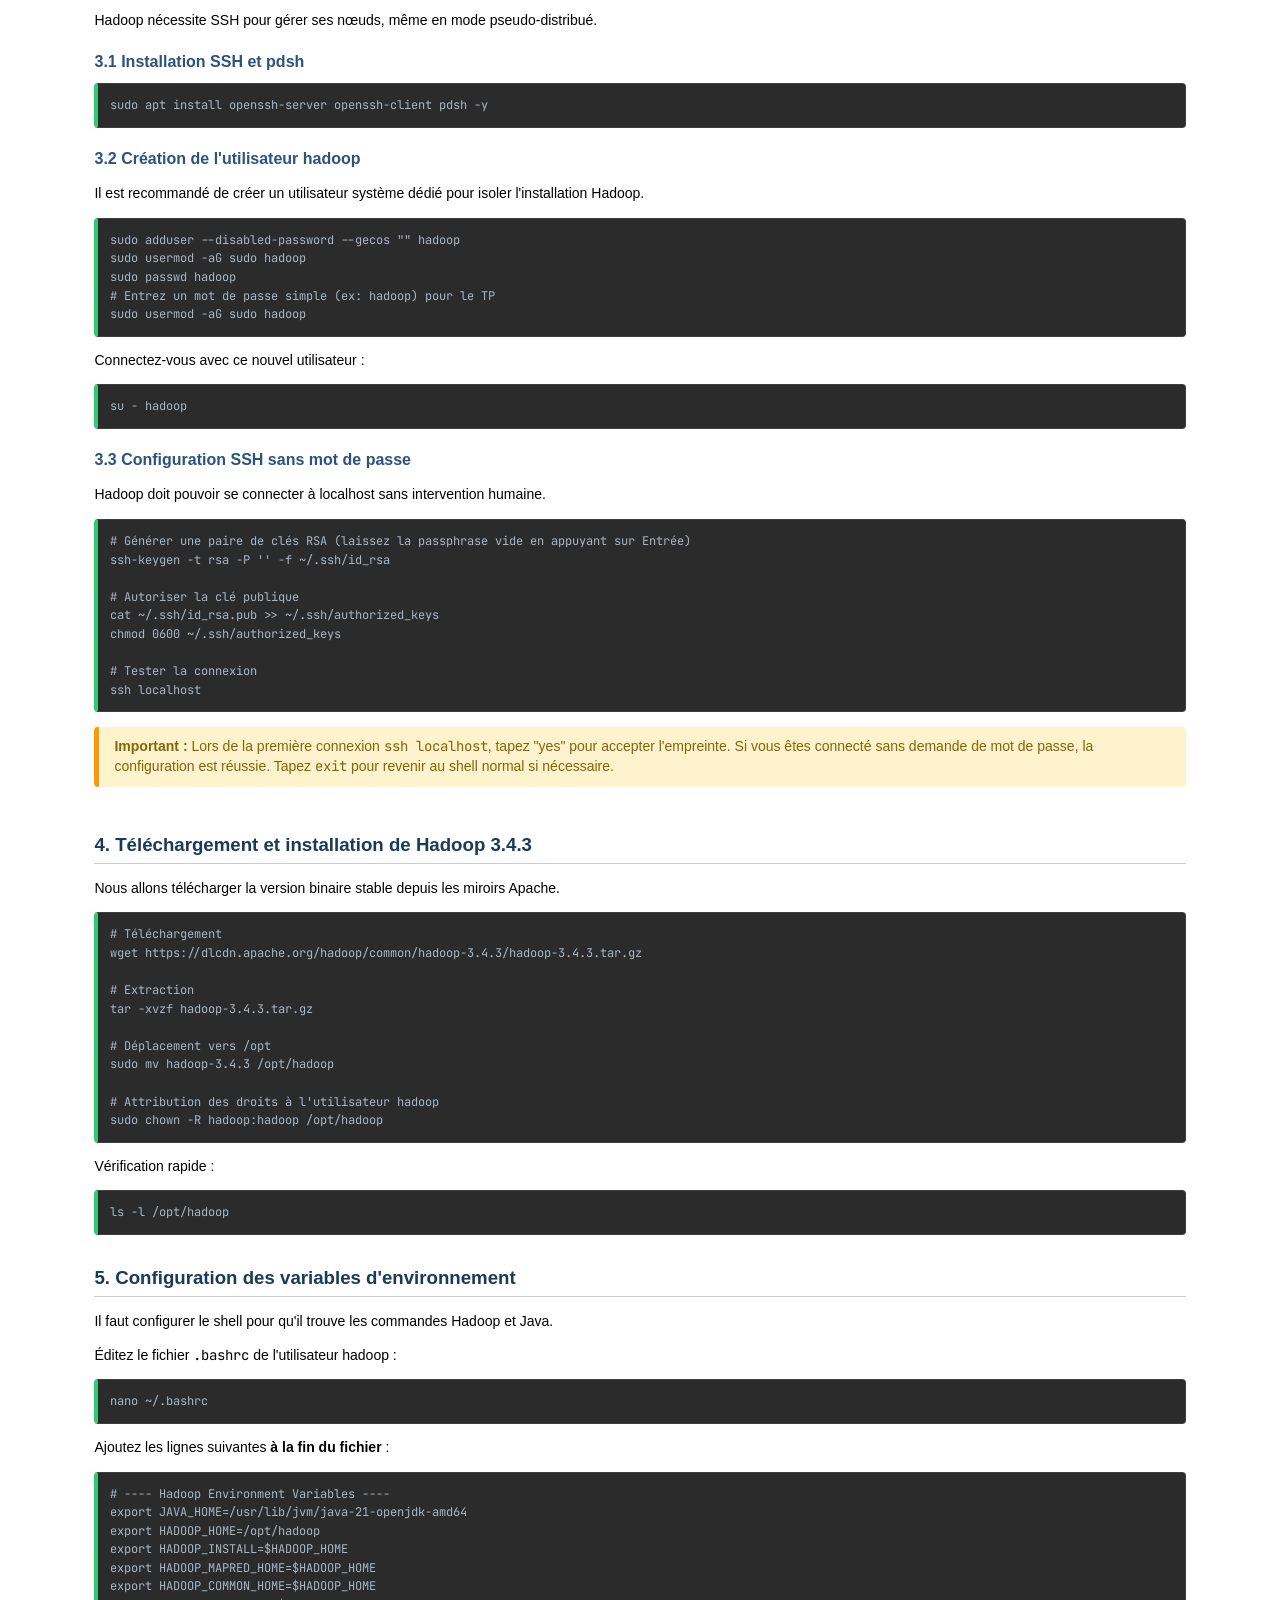
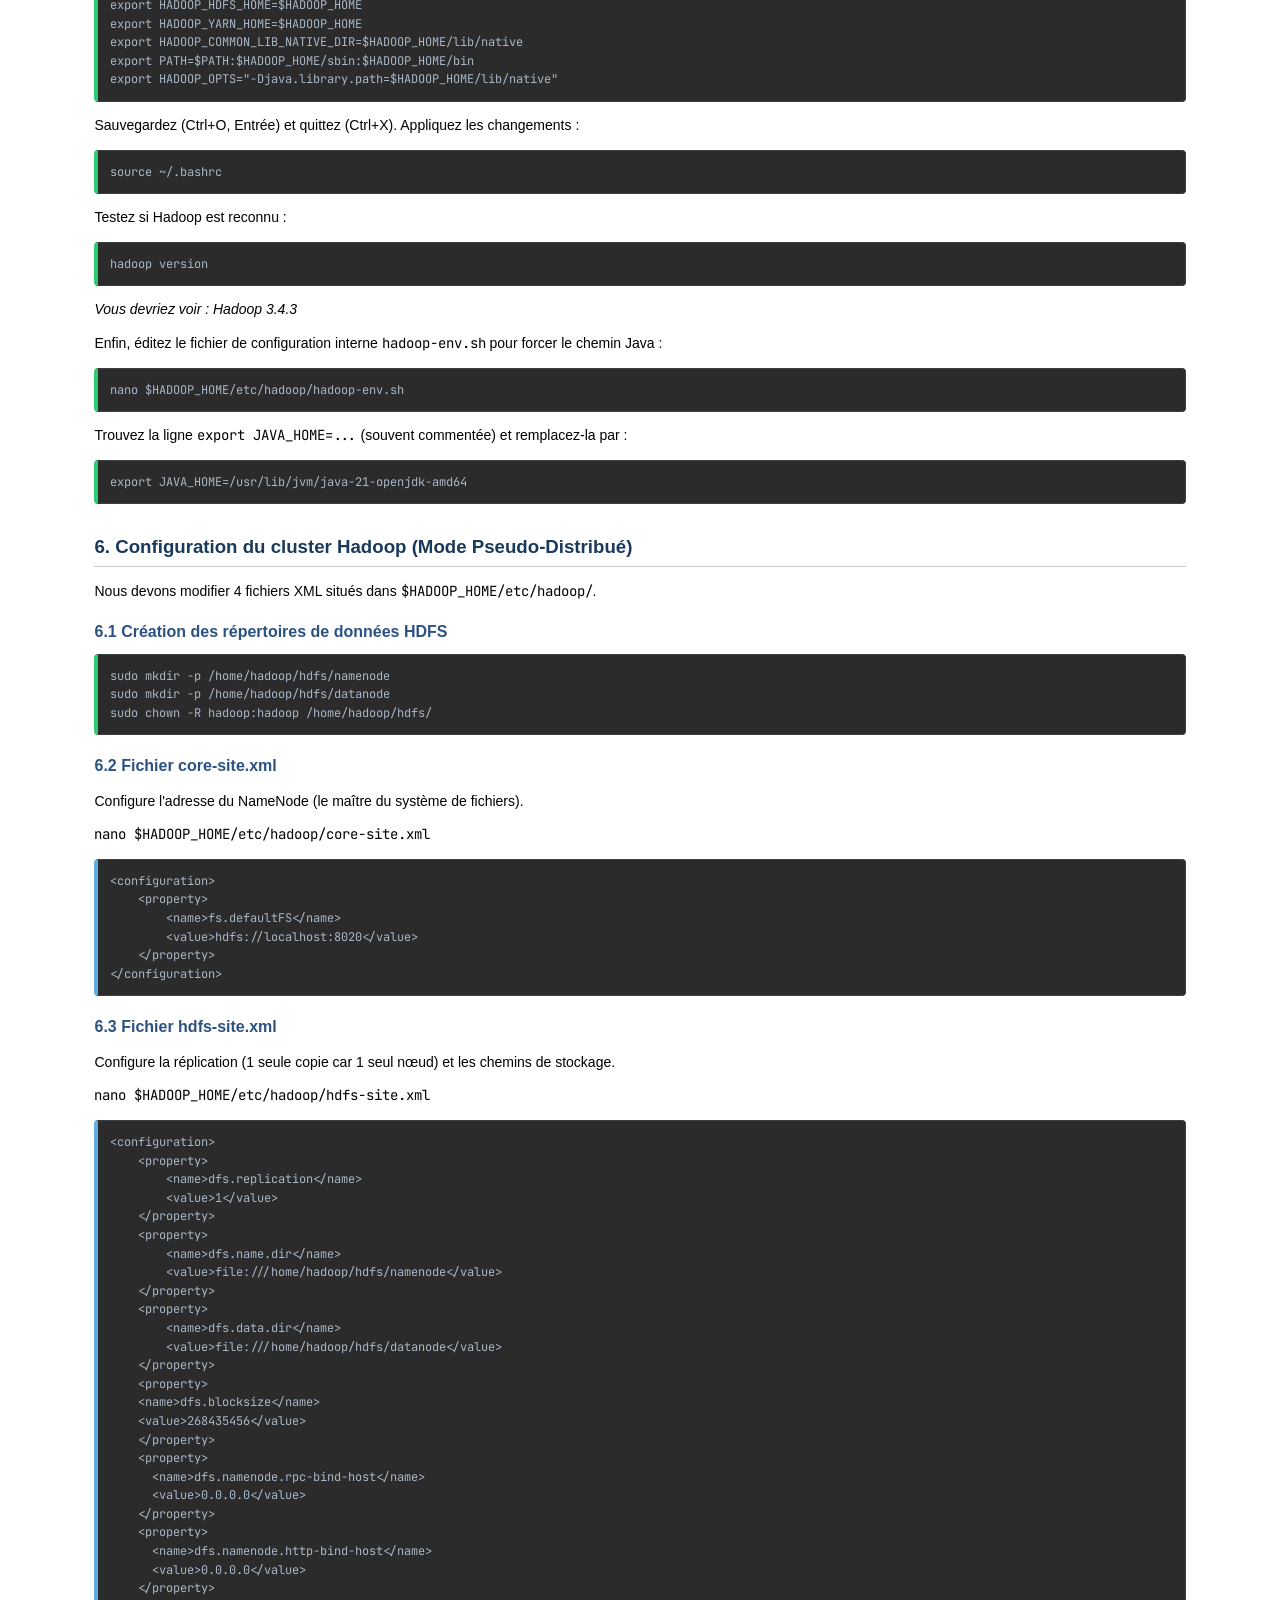
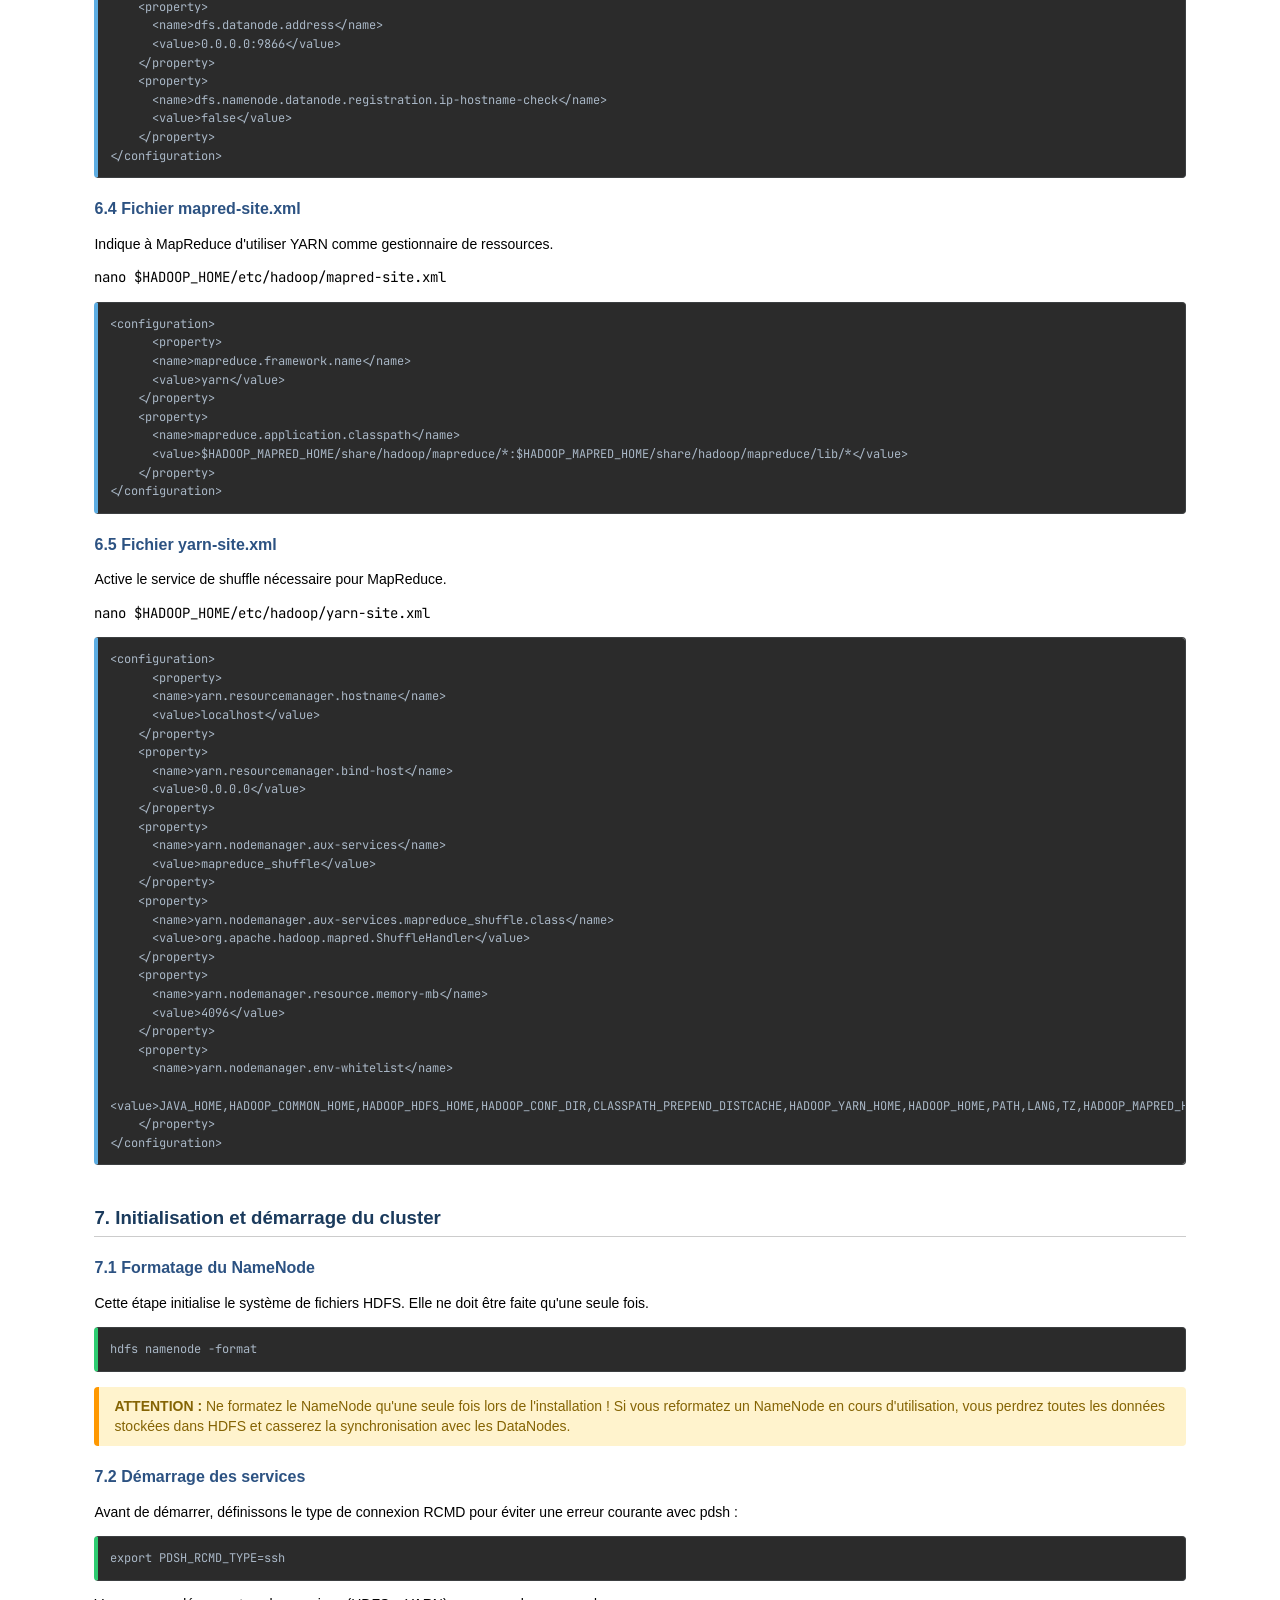
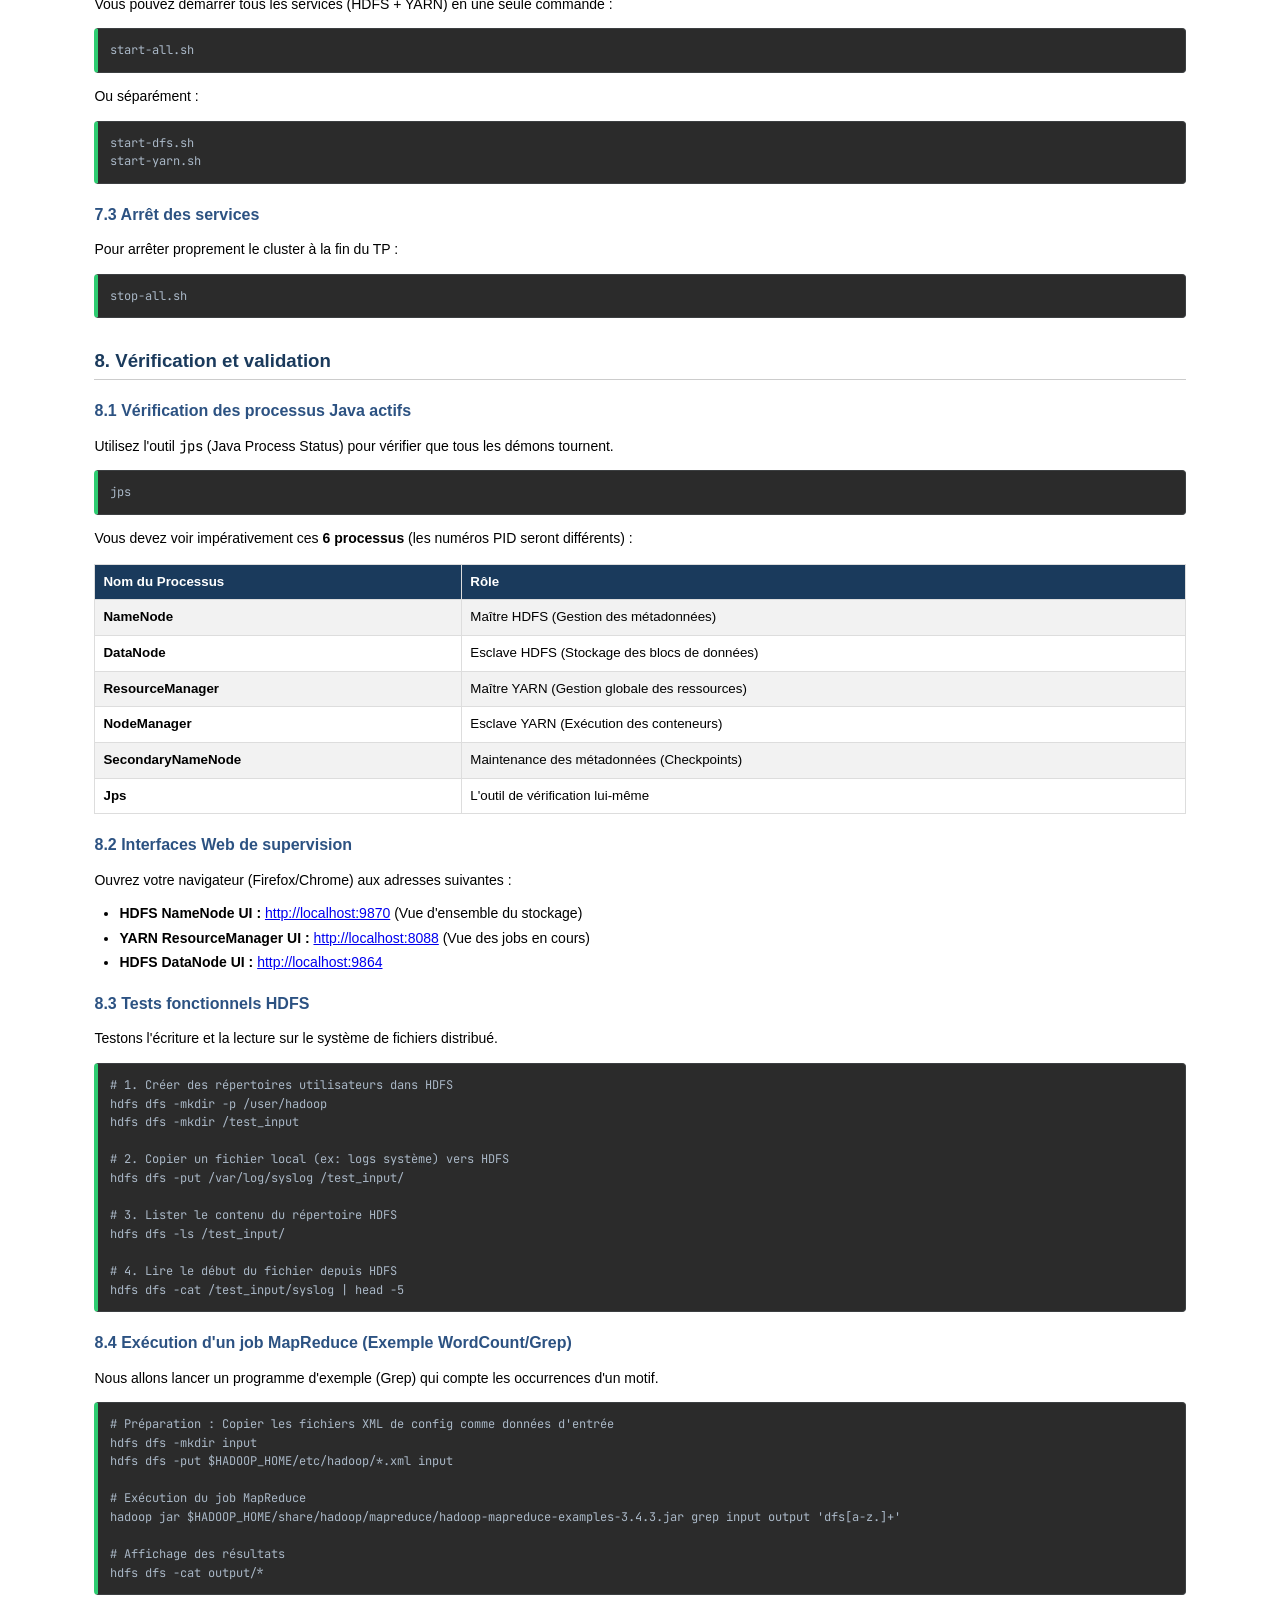
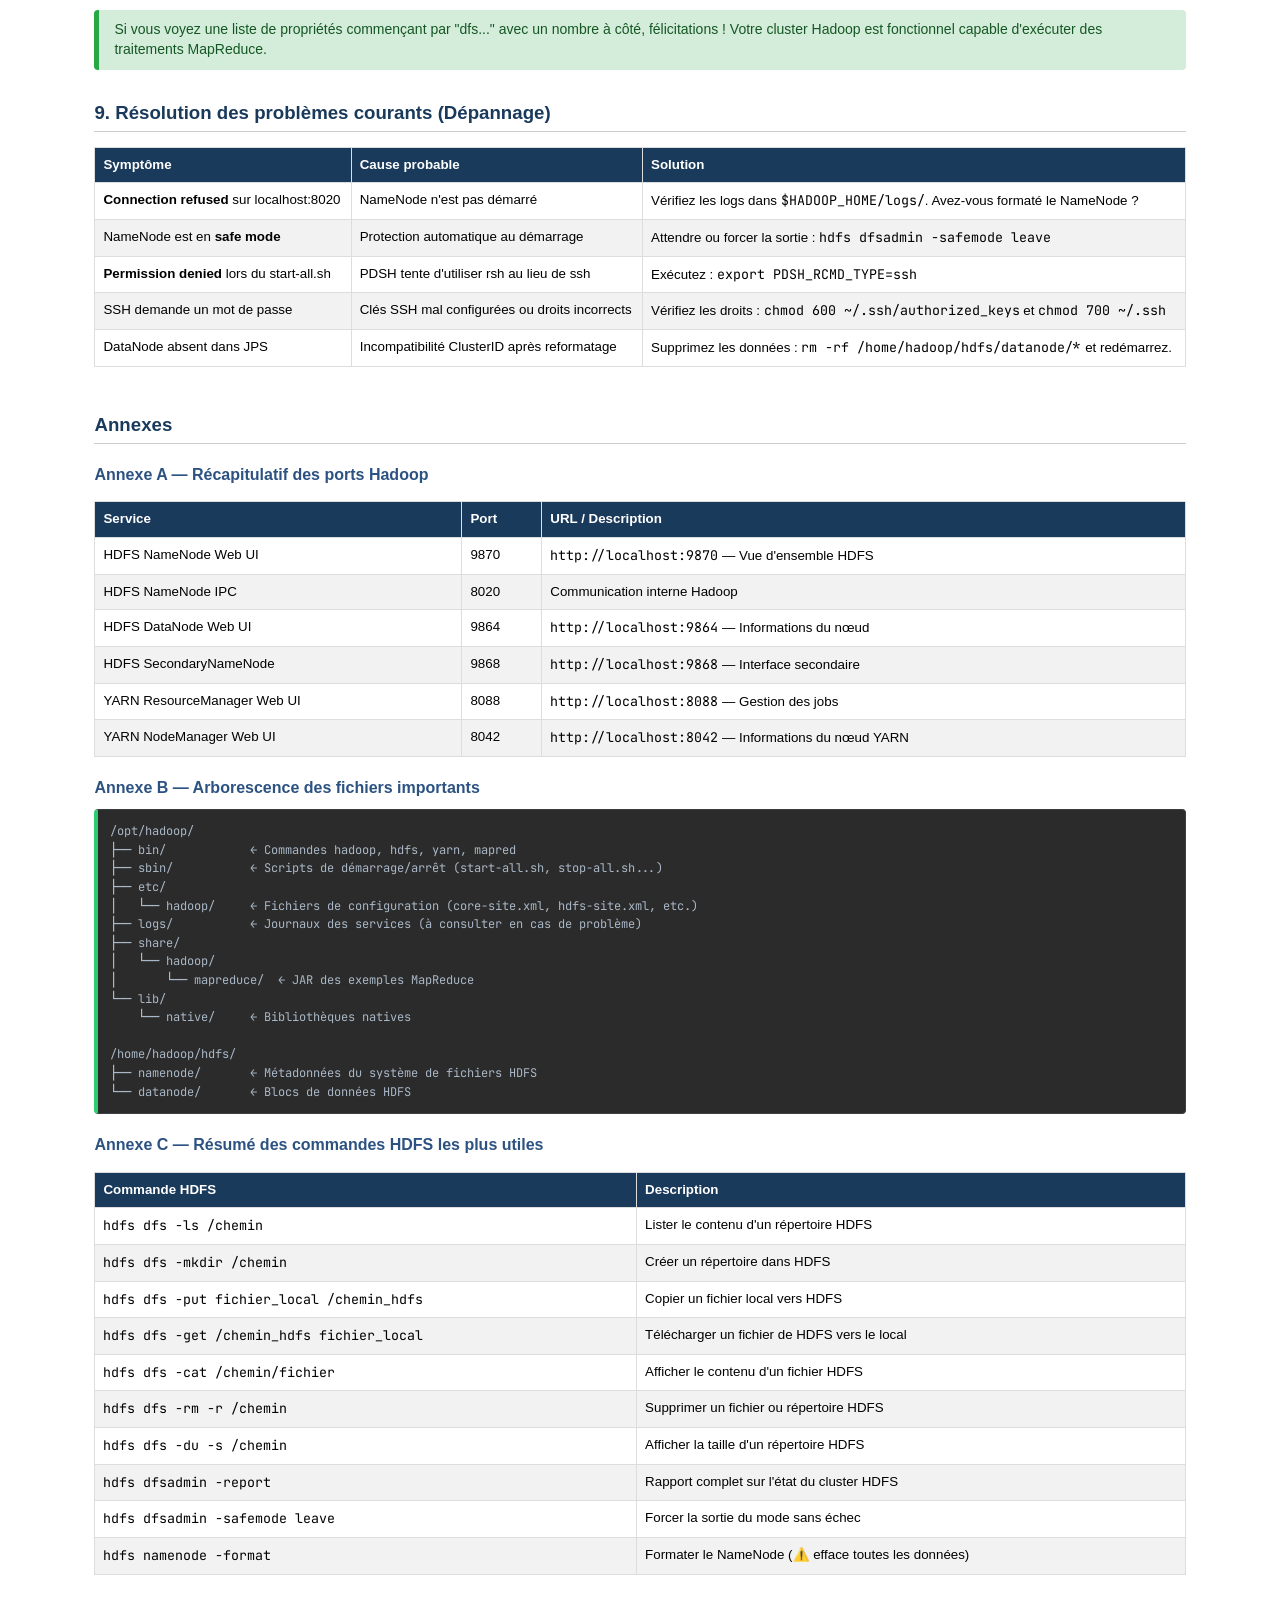
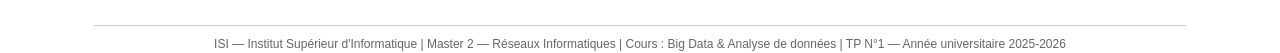
==== commit 5c1aa415: "Ajouter le schéma d’architecture Hadoop du TP2 et aligner la config du TP1. Co-authored-by: Cursor <" ====
--- a/tp1.html
+++ b/tp1.html
@@ -438,7 +438,8 @@
 
     <h3>3.2 Création de l'utilisateur hadoop</h3>
     <p>Il est recommandé de créer un utilisateur système dédié pour isoler l'installation Hadoop.</p>
-    <pre>sudo useradd -m -s /bin/bash hadoop
+    <pre>sudo adduser --disabled-password --gecos "" hadoop
+sudo usermod -aG sudo hadoop
 sudo passwd hadoop
 # Entrez un mot de passe simple (ex: hadoop) pour le TP
 sudo usermod -aG sudo hadoop
@@ -562,6 +563,26 @@
         &lt;name&gt;dfs.data.dir&lt;/name&gt;
         &lt;value&gt;file:///home/hadoop/hdfs/datanode&lt;/value&gt;
     &lt;/property&gt;
+    &lt;property&gt;
+    &lt;name&gt;dfs.blocksize&lt;/name&gt;
+    &lt;value&gt;268435456&lt;/value&gt;
+    &lt;/property&gt;
+    &lt;property&gt;
+      &lt;name&gt;dfs.namenode.rpc-bind-host&lt;/name&gt;
+      &lt;value&gt;0.0.0.0&lt;/value&gt;
+    &lt;/property&gt;
+    &lt;property&gt;
+      &lt;name&gt;dfs.namenode.http-bind-host&lt;/name&gt;
+      &lt;value&gt;0.0.0.0&lt;/value&gt;
+    &lt;/property&gt;
+    &lt;property&gt;
+      &lt;name&gt;dfs.datanode.address&lt;/name&gt;
+      &lt;value&gt;0.0.0.0:9866&lt;/value&gt;
+    &lt;/property&gt;
+    &lt;property&gt;
+      &lt;name&gt;dfs.namenode.datanode.registration.ip-hostname-check&lt;/name&gt;
+      &lt;value&gt;false&lt;/value&gt;
+    &lt;/property&gt;
 &lt;/configuration&gt;
 </pre>
 
@@ -569,13 +590,13 @@
     <p>Indique à MapReduce d'utiliser YARN comme gestionnaire de ressources.</p>
     <p><code>nano $HADOOP_HOME/etc/hadoop/mapred-site.xml</code></p>
     <pre class="xml">&lt;configuration&gt;
-    &lt;property&gt;
-        &lt;name&gt;mapreduce.framework.name&lt;/name&gt;
-        &lt;value&gt;yarn&lt;/value&gt;
-    &lt;/property&gt;
-    &lt;property&gt;
-        &lt;name&gt;mapreduce.application.classpath&lt;/name&gt;
-        &lt;value&gt;$HADOOP_MAPRED_HOME/share/hadoop/mapreduce/*:$HADOOP_MAPRED_HOME/share/hadoop/mapreduce/lib/*&lt;/value&gt;
+      &lt;property&gt;
+      &lt;name&gt;mapreduce.framework.name&lt;/name&gt;
+      &lt;value&gt;yarn&lt;/value&gt;
+    &lt;/property&gt;
+    &lt;property&gt;
+      &lt;name&gt;mapreduce.application.classpath&lt;/name&gt;
+      &lt;value&gt;$HADOOP_MAPRED_HOME/share/hadoop/mapreduce/*:$HADOOP_MAPRED_HOME/share/hadoop/mapreduce/lib/*&lt;/value&gt;
     &lt;/property&gt;
 &lt;/configuration&gt;
 </pre>
@@ -584,13 +605,29 @@
     <p>Active le service de shuffle nécessaire pour MapReduce.</p>
     <p><code>nano $HADOOP_HOME/etc/hadoop/yarn-site.xml</code></p>
     <pre class="xml">&lt;configuration&gt;
-    &lt;property&gt;
-        &lt;name&gt;yarn.nodemanager.aux-services&lt;/name&gt;
-        &lt;value&gt;mapreduce_shuffle&lt;/value&gt;
-    &lt;/property&gt;
-    &lt;property&gt;
-        &lt;name&gt;yarn.nodemanager.env-whitelist&lt;/name&gt;
-        &lt;value&gt;JAVA_HOME,HADOOP_COMMON_HOME,HADOOP_HDFS_HOME,HADOOP_CONF_DIR,CLASSPATH_PREPEND_DISTCACHE,HADOOP_YARN_HOME,HADOOP_HOME,PATH,LANG,TZ,HADOOP_MAPRED_HOME&lt;/value&gt;
+      &lt;property&gt;
+      &lt;name&gt;yarn.resourcemanager.hostname&lt;/name&gt;
+      &lt;value&gt;localhost&lt;/value&gt;
+    &lt;/property&gt;
+    &lt;property&gt;
+      &lt;name&gt;yarn.resourcemanager.bind-host&lt;/name&gt;
+      &lt;value&gt;0.0.0.0&lt;/value&gt;
+    &lt;/property&gt;
+    &lt;property&gt;
+      &lt;name&gt;yarn.nodemanager.aux-services&lt;/name&gt;
+      &lt;value&gt;mapreduce_shuffle&lt;/value&gt;
+    &lt;/property&gt;
+    &lt;property&gt;
+      &lt;name&gt;yarn.nodemanager.aux-services.mapreduce_shuffle.class&lt;/name&gt;
+      &lt;value&gt;org.apache.hadoop.mapred.ShuffleHandler&lt;/value&gt;
+    &lt;/property&gt;
+    &lt;property&gt;
+      &lt;name&gt;yarn.nodemanager.resource.memory-mb&lt;/name&gt;
+      &lt;value&gt;4096&lt;/value&gt;
+    &lt;/property&gt;
+    &lt;property&gt;
+      &lt;name&gt;yarn.nodemanager.env-whitelist&lt;/name&gt;
+      &lt;value&gt;JAVA_HOME,HADOOP_COMMON_HOME,HADOOP_HDFS_HOME,HADOOP_CONF_DIR,CLASSPATH_PREPEND_DISTCACHE,HADOOP_YARN_HOME,HADOOP_HOME,PATH,LANG,TZ,HADOOP_MAPRED_HOME&lt;/value&gt;
     &lt;/property&gt;
 &lt;/configuration&gt;
 </pre>
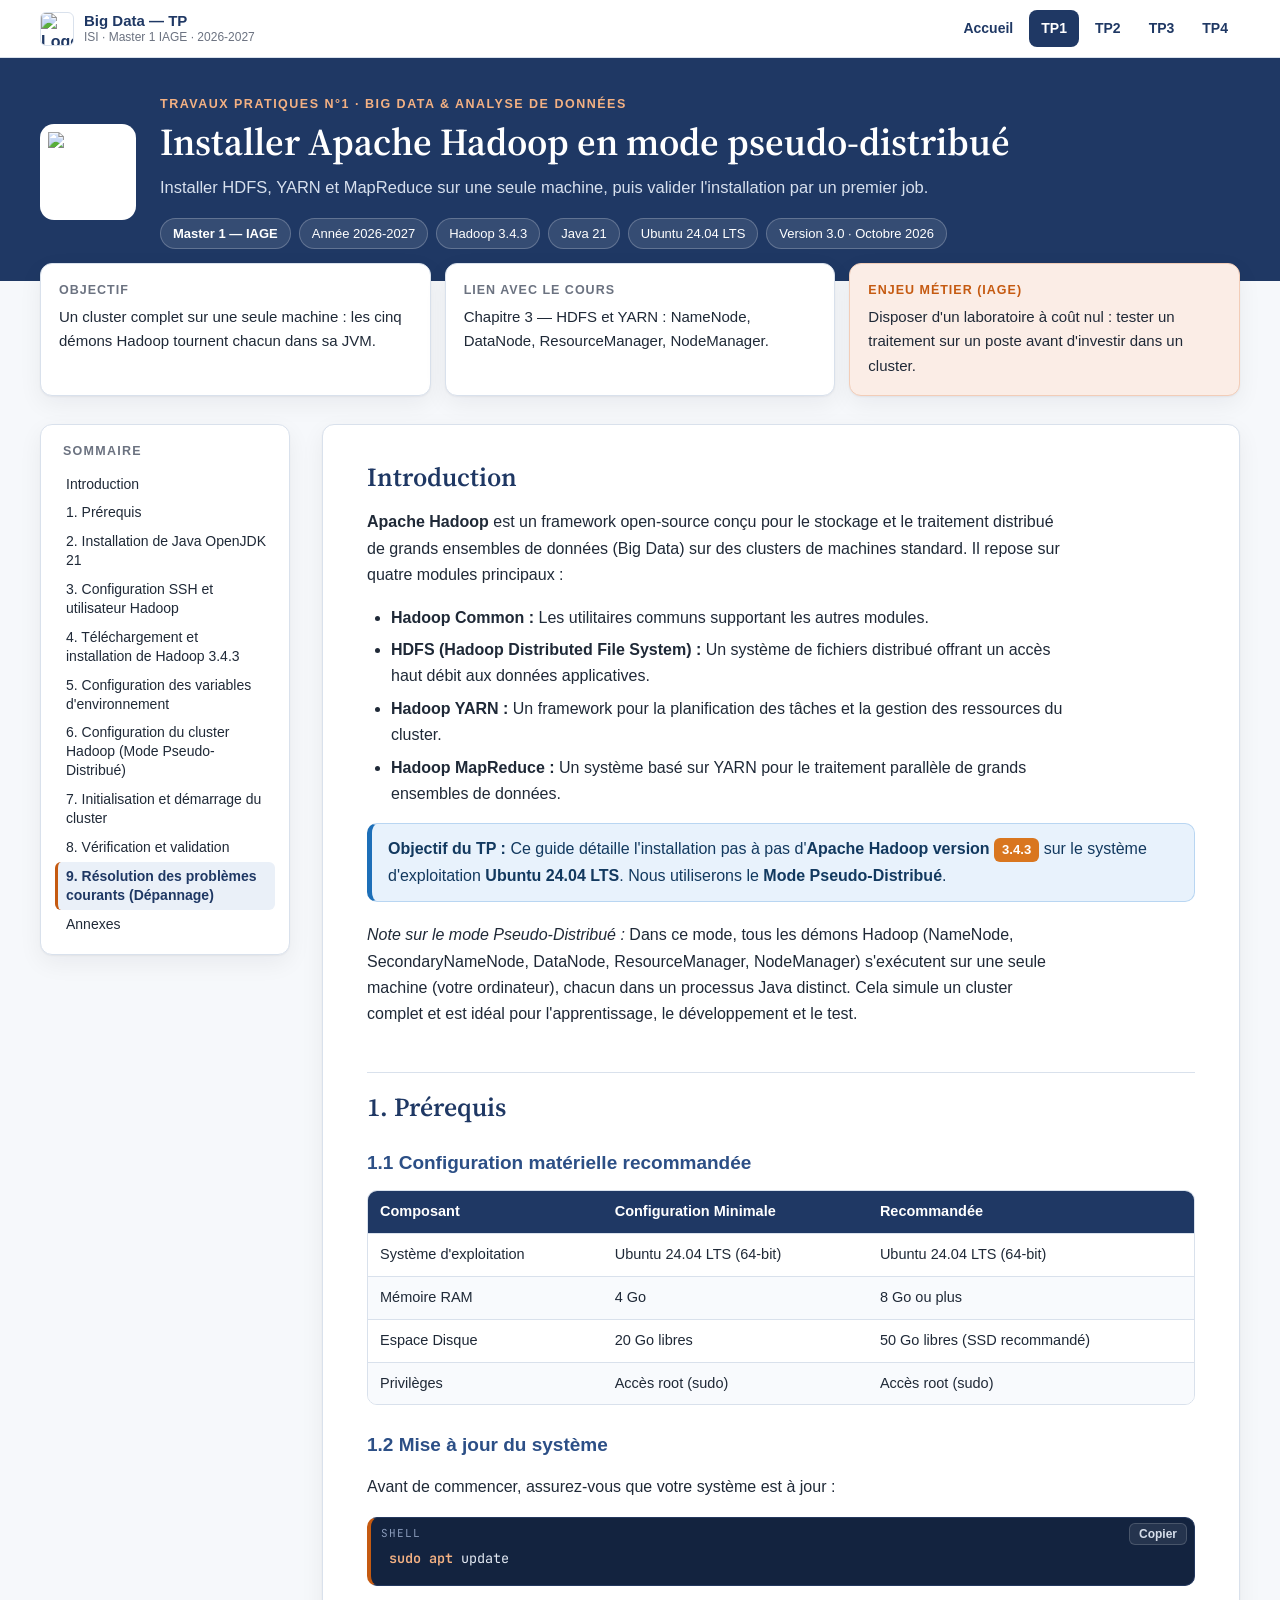
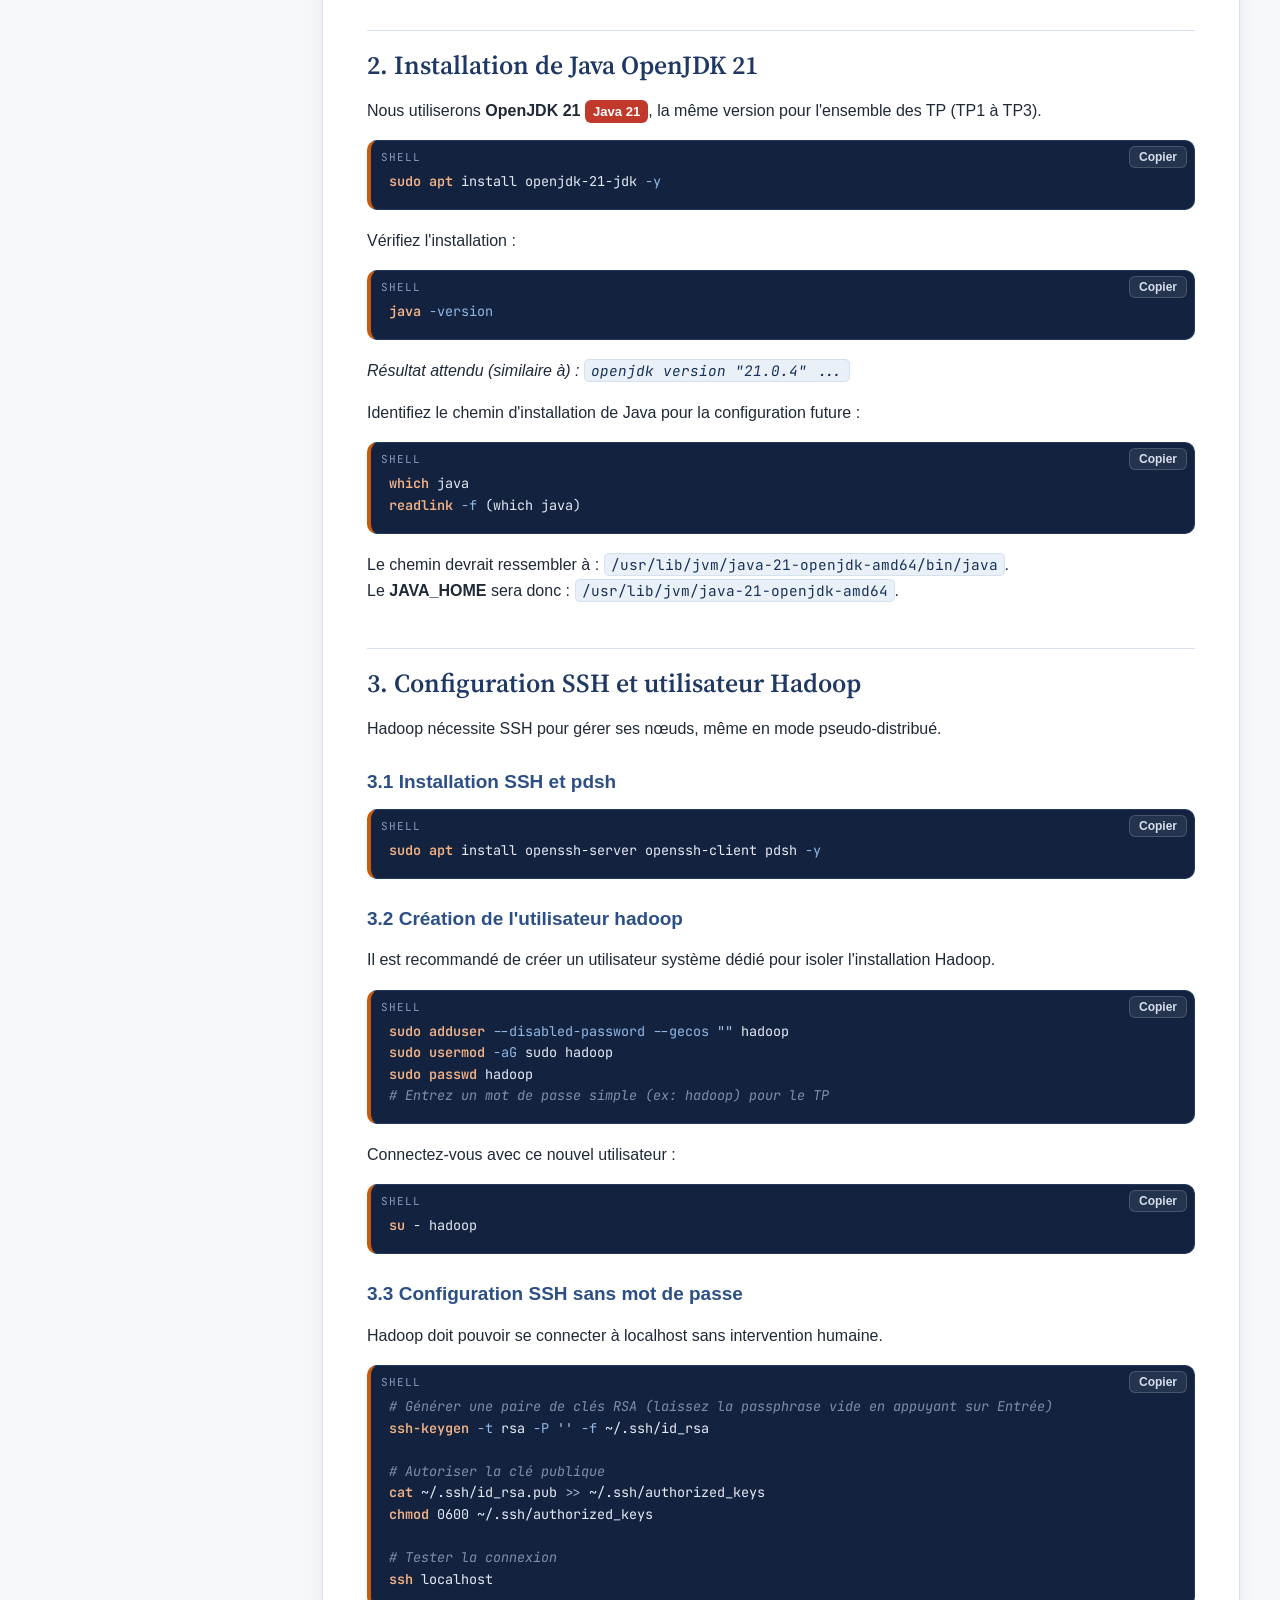
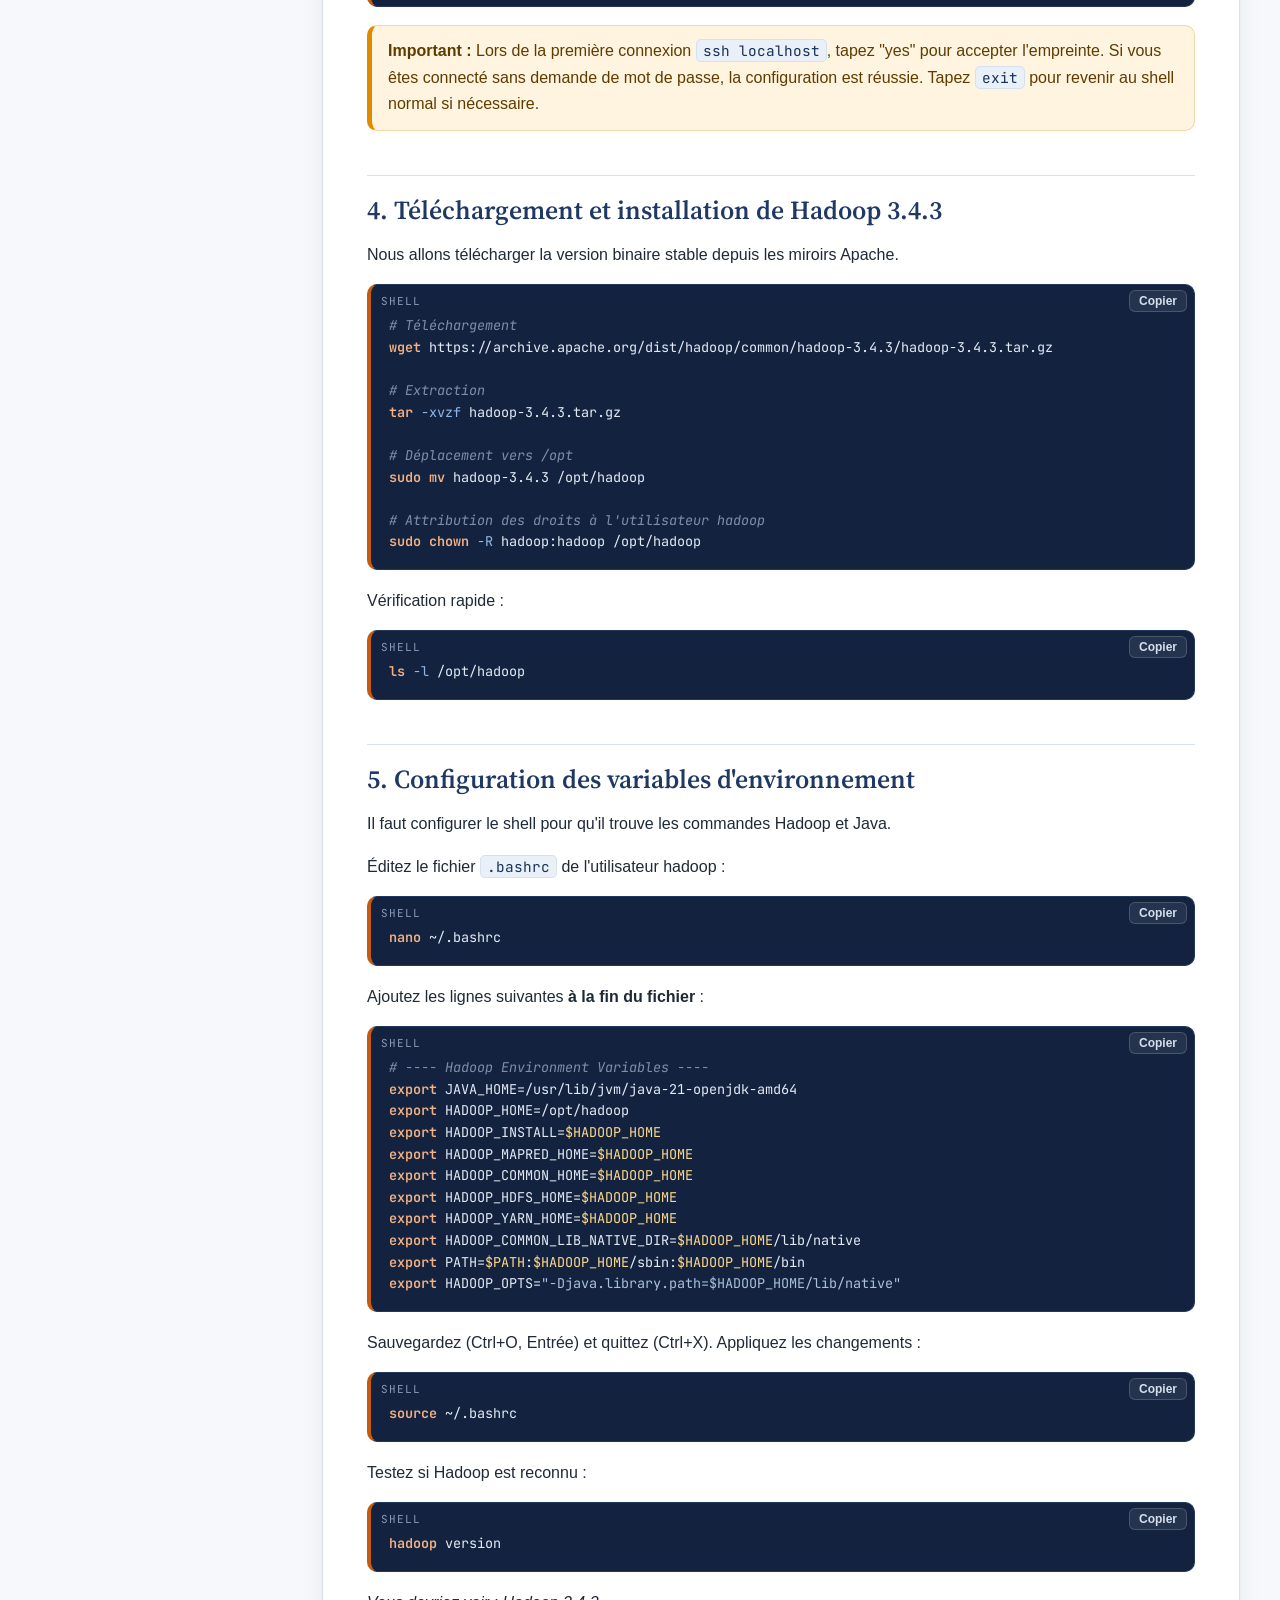
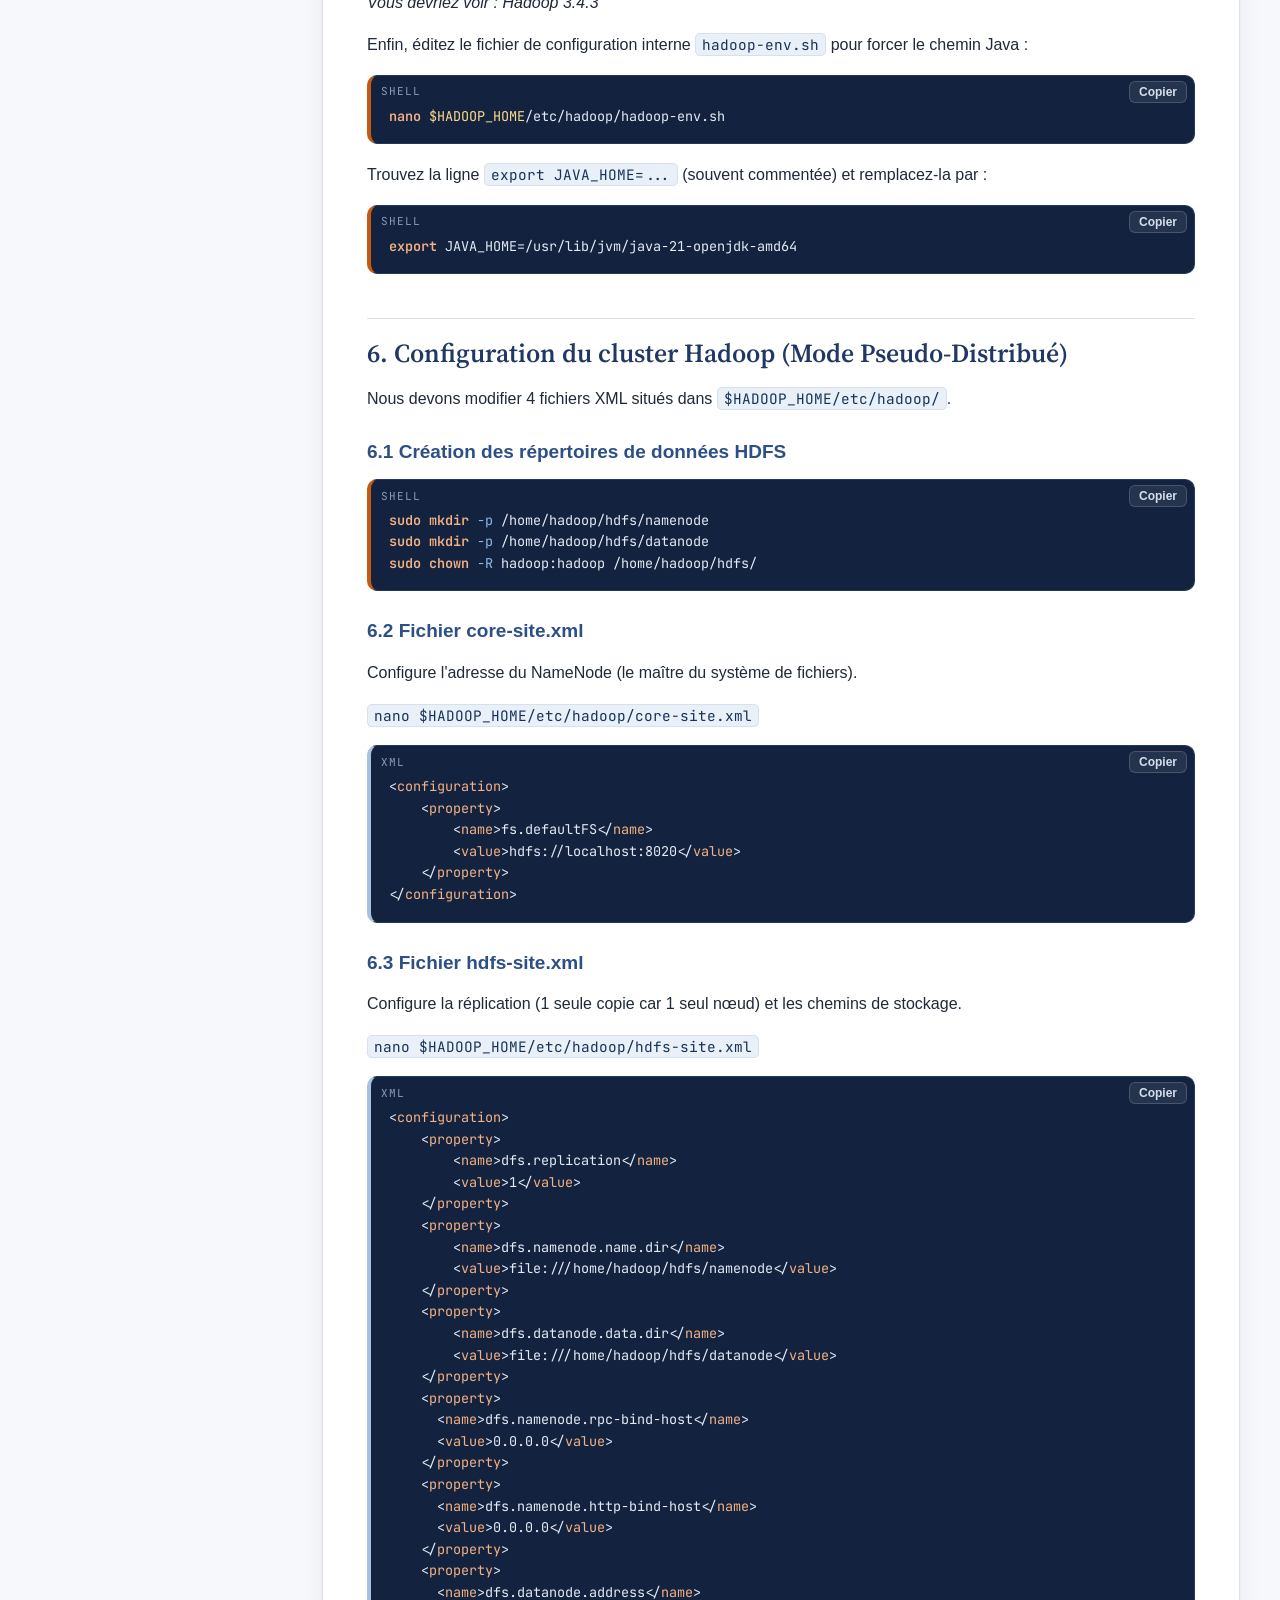
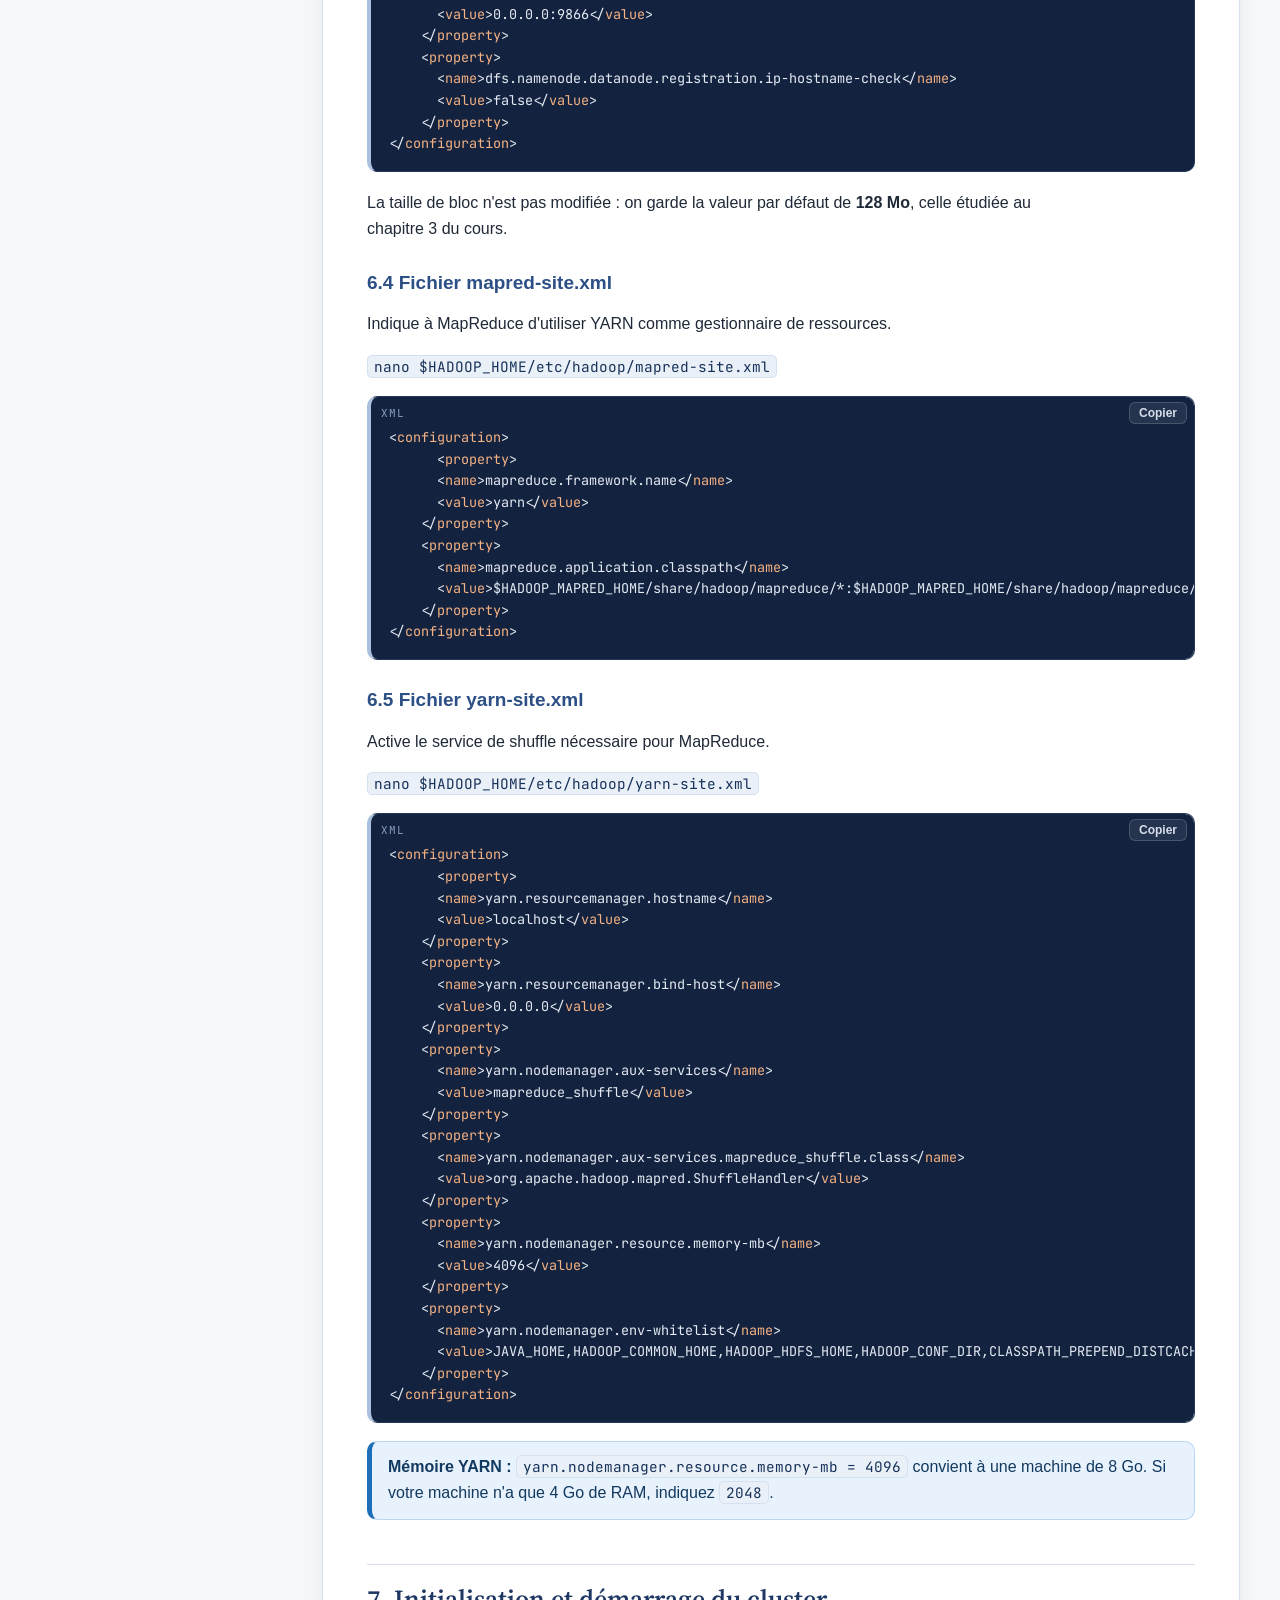
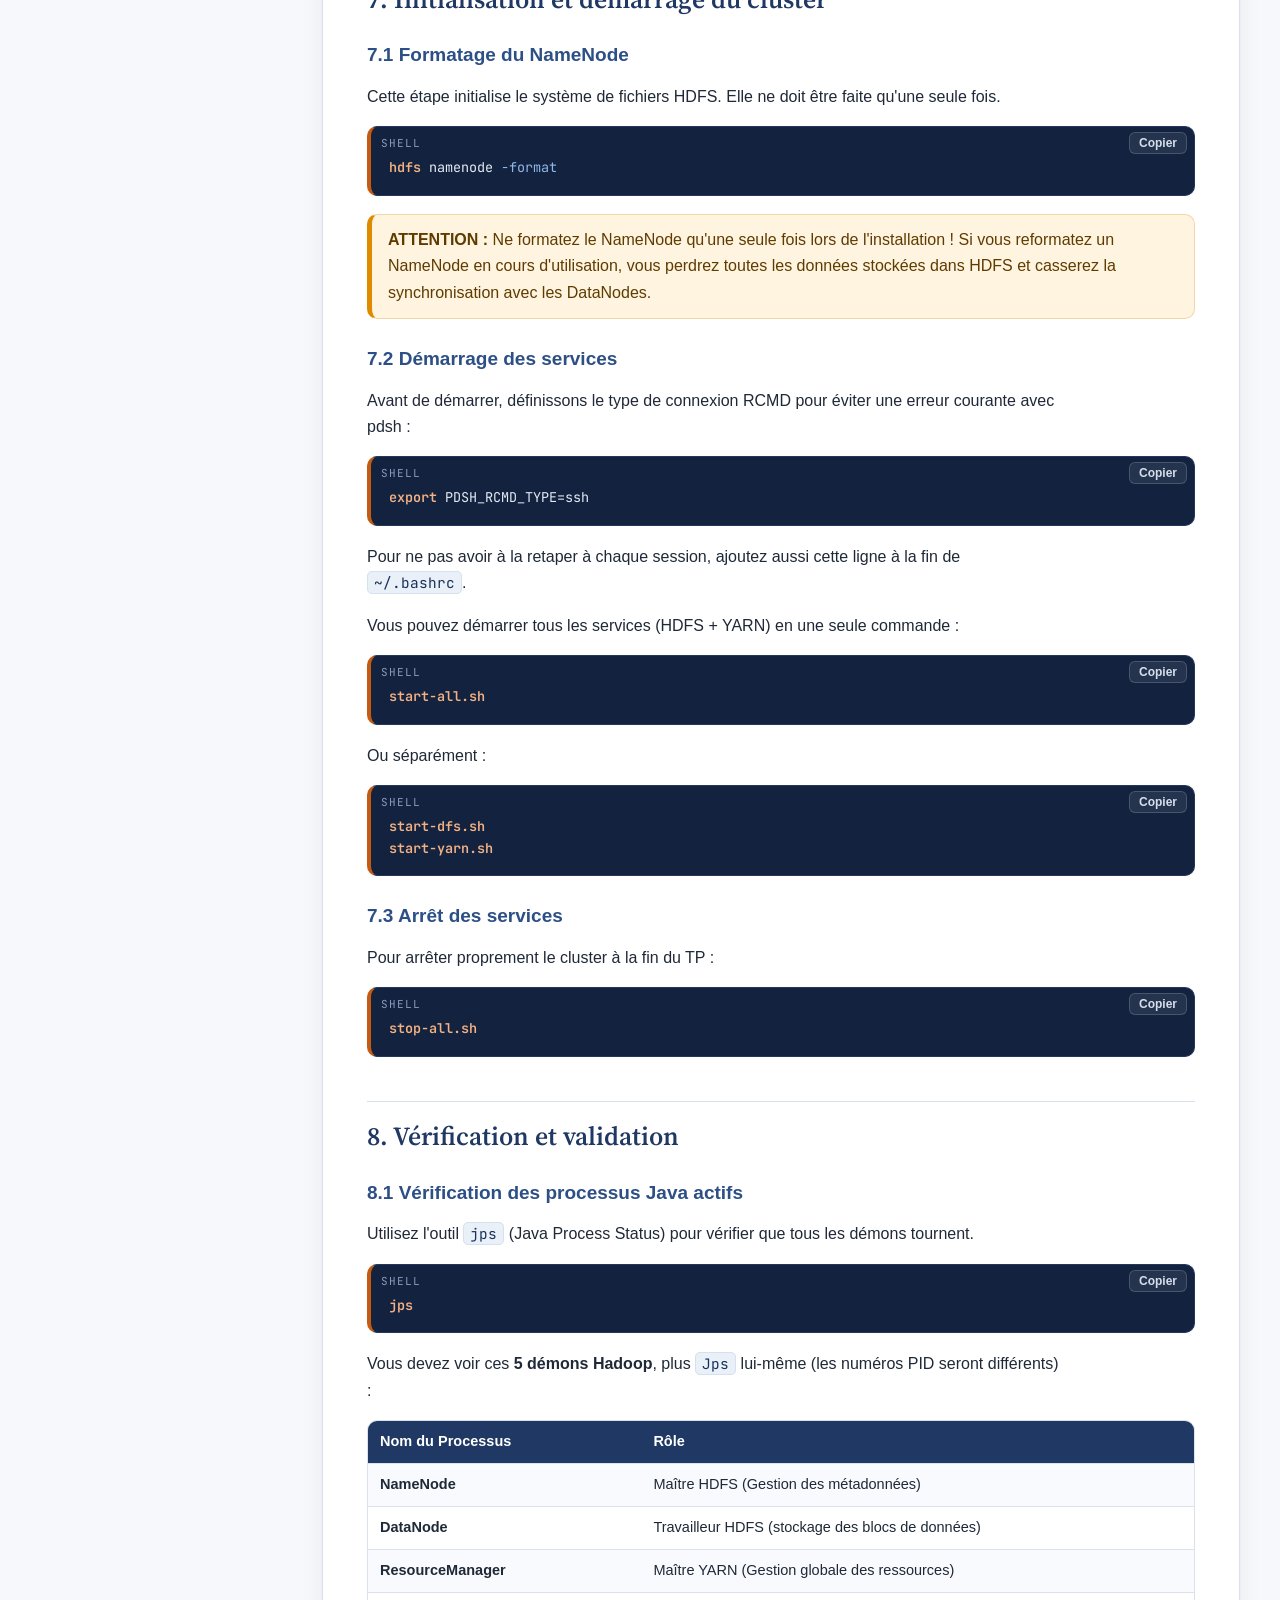
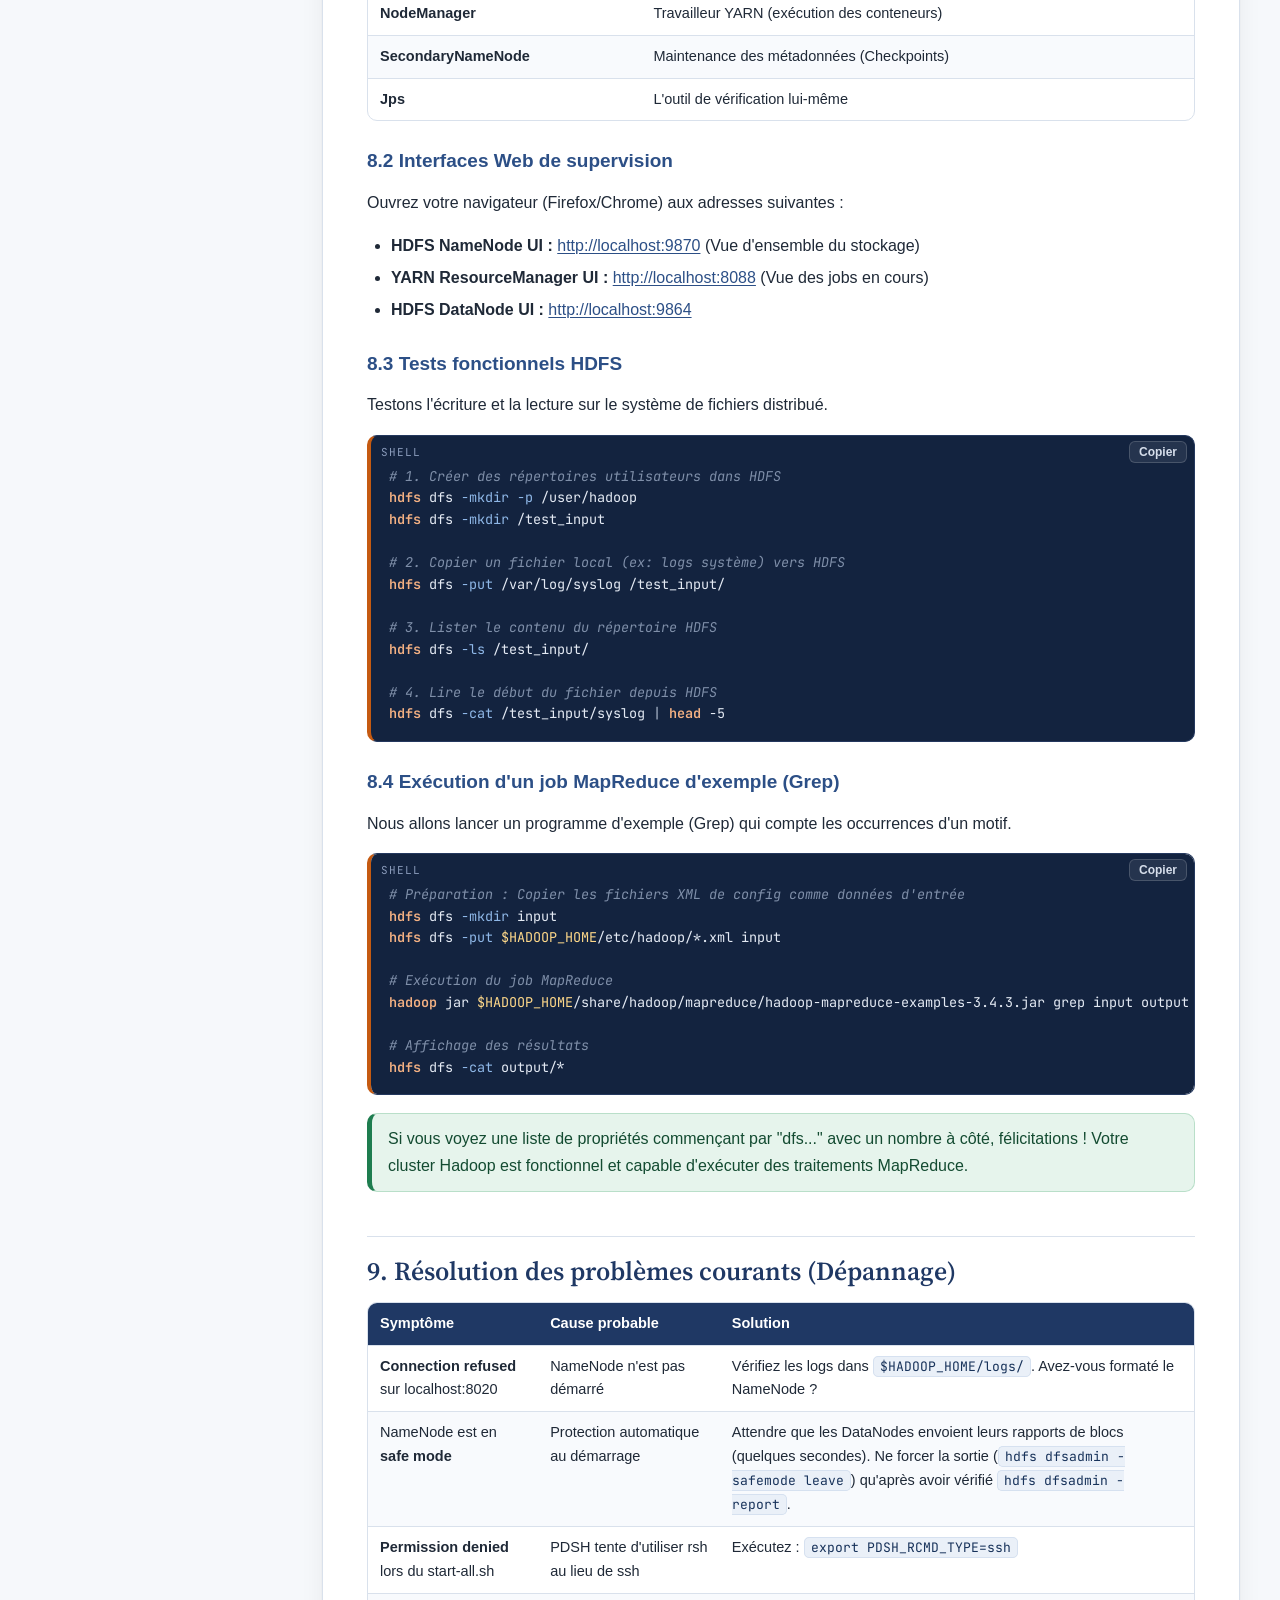
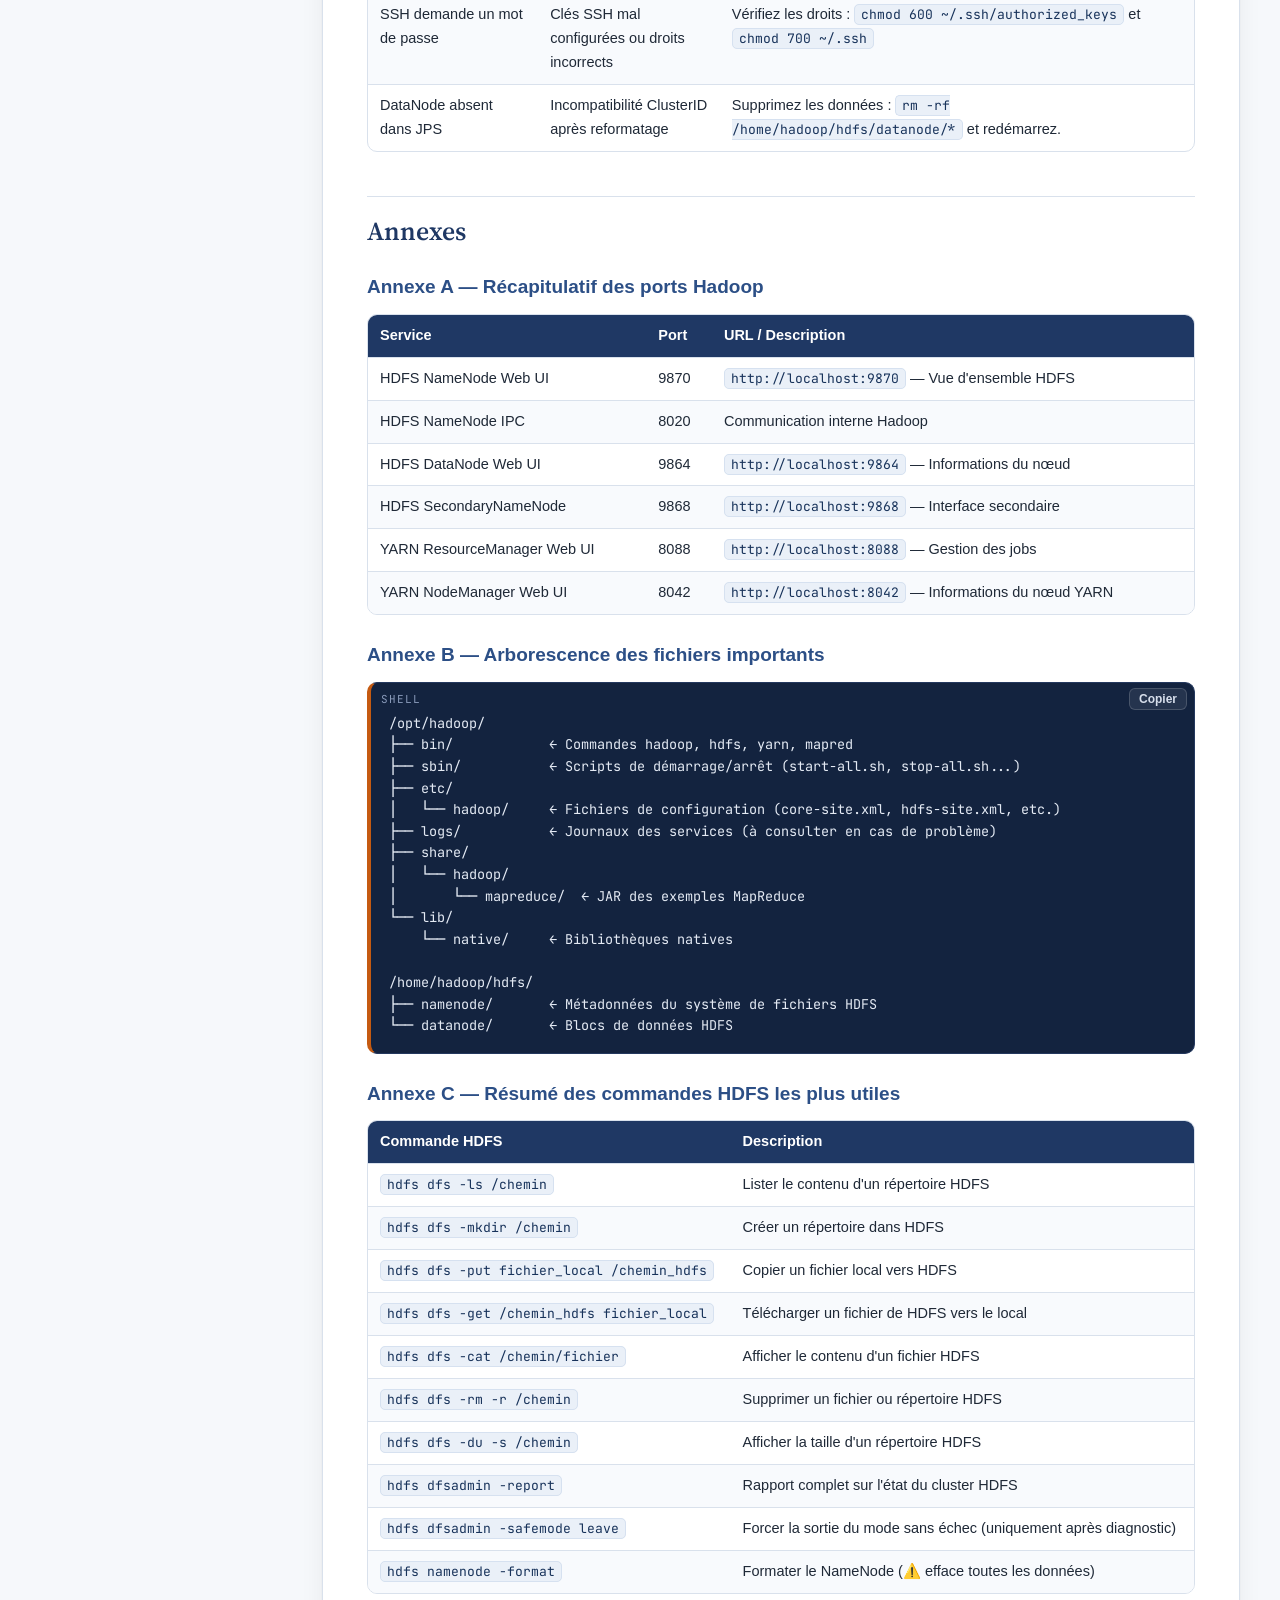
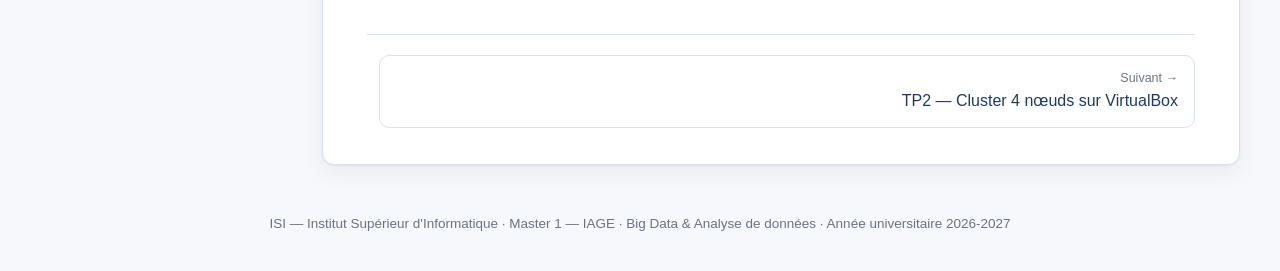
==== commit 6aea3e3d: "Adapter les travaux pratiques au Master 1 IAGE et mutualiser leur présentation. Co-authored-by: Curs" ====
--- a/tp1.html
+++ b/tp1.html
@@ -1,336 +1,44 @@
 <!DOCTYPE html>
-<html lang="fr" data-theme="light" style=""><head>
-    <meta charset="UTF-8">
-    <title>TP1 - Installation Hadoop 3.4.3 - ISI</title>
-    <link rel="preconnect" href="https://fonts.googleapis.com">
-    <link rel="preconnect" href="https://fonts.gstatic.com" crossorigin>
-    <link href="https://fonts.googleapis.com/css2?family=JetBrains+Mono:wght@400;500&display=swap" rel="stylesheet">
-    <style>
-      /* 
-   CONFIGURATION DE LA PAGE (A4)
-   Note : Bien que @page soit pour l'impression, le body simule le rendu écran.
-*/
-      @page {
-        size: A4 portrait;
-        margin: 2.5cm;
-      }
-
-      :root {
-        --code-bg: #2b2b2b;
-        --code-fg: #a9b7c6;
-        --code-border: #3c3f41;
-        --code-shell: #2ecc71;
-        --code-xml: #5dade2;
-        --code-java: #c678dd;
-      }
-
-      body {
-      /* max-width: 210mm; */
-        margin: 0 auto;
-        padding: 0 2.5cm; /* Simulation visuelle des marges sur écran */
-        background-color: #ffffff;
-        font-family: 'Segoe UI', Tahoma, Geneva, Verdana, sans-serif;
-        font-size: 10.5pt;
-        line-height: 1.4;
-        color: #000000;
-        box-sizing: border-box;
-      }
-
-      /* HEADER INSTITUTIONNEL */
-      .header-container {
-        border: 1px solid #000;
-        padding: 15px;
-        margin-bottom: 30px;
-        display: flex;
-        justify-content: space-between;
-        align-items: center;
-        font-family: 'Times New Roman', serif;
-      }
-
-      .header-left {
-        text-align: left;
-        font-size: 9pt;
-        width: 30%;
-      }
-
-      .header-center {
-        text-align: center;
-        font-weight: bold;
-        font-size: 14pt;
-        width: 40%;
-      }
-
-      .header-right {
-        text-align: right;
-        font-size: 9pt;
-        width: 30%;
-      }
-
-      .isi-logo {
-        display: inline-block;
-        border: 2px solid #000;
-        padding: 5px 10px;
-        font-weight: bold;
-        font-size: 18pt;
-        margin-bottom: 5px;
-      }
-
-      /* TITRES */
-      h1 {
-        font-size: 18pt;
-        color: #1a3a5c;
-        text-align: center;
-        margin-top: 20px;
-        margin-bottom: 10px;
-        text-transform: uppercase;
-        border-bottom: 2px solid #1a3a5c;
-        padding-bottom: 10px;
-      }
-
-      .subtitle {
-        text-align: center;
-        font-size: 12pt;
-        color: #444;
-        margin-bottom: 5px;
-        font-weight: bold;
-      }
-
-      .meta-info {
-        text-align: center;
-        font-size: 10pt;
-        color: #666;
-        margin-bottom: 40px;
-        font-style: italic;
-      }
-
-      h2 {
-        font-size: 14pt;
-        color: #1a3a5c;
-        border-bottom: 1px solid #ccc;
-        padding-bottom: 5px;
-        margin-top: 30px;
-        margin-bottom: 15px;
-      }
-
-      h3 {
-        font-size: 12pt;
-        color: #2c5282;
-        margin-top: 20px;
-        margin-bottom: 10px;
-      }
-
-      /* BADGES DE VERSION */
-      .badge {
-        display: inline-block;
-        padding: 2px 8px;
-        border-radius: 4px;
-        font-size: 0.85em;
-        font-weight: bold;
-        color: white;
-        vertical-align: middle;
-        margin-left: 5px;
-      }
-      .badge-hadoop {
-        background-color: #e67e22;
-      }
-      .badge-java {
-        background-color: #e74c3c;
-      }
-
-      /* BLOCS DE CODE (harmonisés avec TP2–TP4 — accents colorés par type) */
-      pre {
-        background-color: var(--code-bg);
-        color: var(--code-fg);
-        border: 1px solid var(--code-border);
-        border-left: 4px solid var(--code-shell);
-        border-radius: 4px;
-        padding: 12px;
-        overflow-x: auto;
-        font-family: 'JetBrains Mono', 'Consolas', 'Monaco', monospace;
-        font-size: 9pt;
-        line-height: 1.55;
-        tab-size: 4;
-        margin: 10px 0;
-        white-space: pre-wrap;
-      }
-
-      pre code {
-        background: transparent;
-        color: inherit;
-        padding: 0;
-        border: 0;
-        font-family: inherit;
-        font-size: inherit;
-      }
-
-      pre.xml {
-        border-left-color: var(--code-xml);
-      }
-
-      pre.xml .xml-tag { color: #e8bf6a; }
-      pre.xml .xml-attr { color: #bababa; }
-      pre.xml .xml-str { color: #6a8759; }
-      pre.xml .xml-com { color: #7a7a7a; font-style: italic; }
-
-      pre.java {
-        border-left-color: var(--code-java);
-      }
-
-      pre.java .ij-kw { color: #cc7832; }
-      pre.java .ij-cls { color: #4ec9b0; }
-      pre.java .ij-met { color: #ffc66d; }
-      pre.java .ij-var { color: #9876aa; }
-      pre.java .ij-str { color: #6a8759; }
-      pre.java .ij-num { color: #6897bb; }
-
-      code {
-        font-family: 'JetBrains Mono', 'Consolas', 'Monaco', monospace;
-      }
-
-      /* TABLEAUX */
-      table {
-        width: 100%;
-        border-collapse: collapse;
-        margin: 15px 0;
-        font-size: 10pt;
-      }
-
-      th {
-        background-color: #1a3a5c;
-        color: white;
-        padding: 8px;
-        text-align: left;
-        border: 1px solid #ddd;
-      }
-
-      td {
-        padding: 8px;
-        border: 1px solid #ddd;
-        vertical-align: top;
-      }
-
-      tr:nth-child(even) {
-        background-color: #f2f2f2;
-      }
-
-      /* ENCADRÉS (ALERTE, INFO, SUCCÈS) */
-      .box {
-        padding: 10px 15px;
-        margin: 15px 0;
-        border-left: 5px solid;
-        border-radius: 4px;
-      }
-
-      .box-info {
-        background-color: #e7f3fe;
-        border-color: #2196f3;
-        color: #0c5460;
-      }
-
-      .box-warning {
-        background-color: #fff3cd;
-        border-color: #ff9800;
-        color: #856404;
-      }
-
-      .box-success {
-        background-color: #d4edda;
-        border-color: #28a745;
-        color: #155724;
-      }
-
-      /* PIED DE PAGE */
-      .footer {
-        margin-top: 50px;
-        padding-top: 10px;
-        border-top: 1px solid #ccc;
-        font-size: 9pt;
-        text-align: center;
-        color: #666;
-      }
-
-      /* SAUTS DE PAGE */
-      .page-break {
-        page-break-before: always;
-      }
-
-      /* LISTES */
-      ul,
-      ol {
-        margin-top: 5px;
-        margin-bottom: 10px;
-        padding-left: 25px;
-      }
-      li {
-        margin-bottom: 5px;
-      }
-      .page-break{
-        display: flex;
-        justify-content: space-between;
-        align-items: center;
-      }
-    
-
-      .top-nav {
-        position: sticky;
-        top: 0;
-        z-index: 1000;
-        background: #f8fbff;
-        border: 1px solid #d8e3f0;
-        border-radius: 10px;
-        padding: 12px 16px;
-        margin: 18px 0 24px 0;
-        display: flex;
-        gap: 12px;
-        flex-wrap: wrap;
-        align-items: center;
-        justify-content: center;
-      }
-      .top-nav a {
-        text-decoration: none;
-        background: #1a3a5c;
-        color: white;
-        padding: 8px 14px;
-        border-radius: 8px;
-        font-size: 10pt;
-        font-weight: 600;
-      }
-      .top-nav a.secondary {
-        background: #2c5282;
-      }
-
-    </style>
-  <link href="https://fonts.googleapis.com/css2?family=Roboto:wght@400&amp;display=swap" rel="stylesheet"><link href="https://fonts.googleapis.com/css2?family=Open%20Sans:wght@400&amp;display=swap" rel="stylesheet"><link href="https://fonts.googleapis.com/css2?family=Google%20Sans:wght@400&amp;display=swap" rel="stylesheet"><link href="https://fonts.googleapis.com/css2?family=Inter:wght@400&amp;display=swap" rel="stylesheet"><link href="https://fonts.googleapis.com/css2?family=Montserrat:wght@400&amp;display=swap" rel="stylesheet"></head>
-  <body >
-
-    <div class="top-nav">
+<html lang="fr">
+<head>
+  <meta charset="UTF-8">
+  <meta name="viewport" content="width=device-width, initial-scale=1.0">
+  <title>TP1 — Installation de Hadoop en pseudo-distribué — ISI M1 IAGE</title>
+  <meta name="description" content="TP1 du module Big Data (ISI, Master 1 IAGE) : installation d'Apache Hadoop 3.4.3 en mode pseudo-distribué.">
+  <link rel="preconnect" href="https://fonts.googleapis.com">
+  <link rel="preconnect" href="https://fonts.gstatic.com" crossorigin>
+  <link href="https://fonts.googleapis.com/css2?family=JetBrains+Mono:wght@400;500&family=Source+Serif+4:opsz,wght@8..60,600&display=swap" rel="stylesheet">
+  <link rel="stylesheet" href="assets/tp.css">
+</head>
+<body>
+<header class="topbar">
+  <div class="topbar-inner">
+    <a class="brand" href="index.html"><img src="logo.jpg" alt="Logo ISI"><span>Big Data — TP<small>ISI · Master 1 IAGE · 2026-2027</small></span></a>
+    <nav class="nav" aria-label="Navigation des TP">
       <a href="index.html">Accueil</a>
-      <a class="secondary" href="tp1.html">TP1</a>
-      <a class="secondary" href="tp2.html">TP2</a>
-      <a class="secondary" href="tp3.html">TP3</a>
-      <a class="secondary" href="tp4.html">TP4</a>
+      <a href="tp1.html">TP1</a>
+      <a href="tp2.html">TP2</a>
+      <a href="tp3.html">TP3</a>
+      <a href="tp4.html">TP4</a>
+    </nav>
+  </div>
+</header>
+<header class="doc-hero">
+  <div class="doc-hero-inner">
+    <div class="logo-tile"><img src="logo.jpg" alt="Logo ISI"></div>
+    <div>
+      <p class="eyebrow">Travaux pratiques n°1 · Big Data &amp; Analyse de données</p>
+      <h1>Installer Apache Hadoop en mode pseudo-distribué</h1>
+      <p class="lead">Installer HDFS, YARN et MapReduce sur une seule machine, puis valider l'installation par un premier job.</p>
+      <div class="chips"><span class="chip"><b>Master 1 — IAGE</b></span><span class="chip">Année 2026-2027</span><span class="chip">Hadoop 3.4.3</span><span class="chip">Java 21</span><span class="chip">Ubuntu 24.04 LTS</span><span class="chip">Version 3.0 · Octobre 2026</span></div>
     </div>
-
-    <!-- HEADER INSTITUTIONNEL -->
-
-
-    <div class="page-break">
-      <div class="logo-container">
-        <img src="logo.jpg" alt="Logo ISI" class="logo" style="width: 100px; height: 100px;">
-      </div>
-      <h1>Travaux Pratiques N°1<br>Installation et configuration d'Apache Hadoop<br>en mode Pseudo-Distribué</h1>
-      <div class="">
-        Année universitaire<br>
-        <strong>2025 - 2026</strong>
-      </div>
-    </div>
-
-    <div class="subtitle">Cours : Big Data &amp; Analyse de données | Niveau : Master 2 — Réseaux Informatiques — ISI</div>
-    <div class="meta-info">
-      Version du document : 2.0 (Mis à jour pour Hadoop 3.4.3 &amp; Java 21) — Date : Mars 2026
-    </div>
-
-    <h2>Introduction</h2>
+  </div>
+</header>
+<section class="brief" aria-label="Fiche du TP"><div class="card"><h3>Objectif</h3><p>Un cluster complet sur une seule machine : les cinq démons Hadoop tournent chacun dans sa JVM.</p></div><div class="card"><h3>Lien avec le cours</h3><p>Chapitre 3 — HDFS et YARN : NameNode, DataNode, ResourceManager, NodeManager.</p></div><div class="card metier"><h3>Enjeu métier (IAGE)</h3><p>Disposer d'un laboratoire à coût nul : tester un traitement sur un poste avant d'investir dans un cluster.</p></div></section>
+<div class="doc-layout">
+  <nav class="toc card" aria-label="Sommaire"><h2>Sommaire</h2><ol></ol></nav>
+  <main class="doc">
+<h2 id="introduction">Introduction</h2>
     <p>
       <strong>Apache Hadoop</strong> est un framework open-source conçu pour le stockage et le traitement distribué de
       grands ensembles de données (Big Data) sur des clusters de machines standard. Il repose sur quatre modules
@@ -354,17 +62,16 @@
 
     <div class="box box-info">
       <strong>Objectif du TP :</strong> Ce guide détaille l'installation pas à pas d'<strong>Apache Hadoop version</strong>
-      <span class="badge badge-hadoop">3.4.3</span> sur le système d'exploitation <strong>Ubuntu 22.04 LTS</strong>.
+      <span class="badge badge-hadoop">3.4.3</span> sur le système d'exploitation <strong>Ubuntu 24.04 LTS</strong>.
       Nous utiliserons le <strong>Mode Pseudo-Distribué</strong>.
     </div>
 
     <p>
-      <em>Note sur le mode Pseudo-Distribué :</em> Dans ce mode, tous les démons Hadoop (NameNode, DataNode,
+      <em>Note sur le mode Pseudo-Distribué :</em> Dans ce mode, tous les démons Hadoop (NameNode, SecondaryNameNode, DataNode,
       ResourceManager, NodeManager) s'exécutent sur une seule machine (votre ordinateur), chacun dans un processus Java
       distinct. Cela simule un cluster complet et est idéal pour l'apprentissage, le développement et le test.
     </p>
-
-    <h2>1. Prérequis</h2>
+<h2 id="1-prerequis">1. Prérequis</h2>
 
     <h3>1.1 Configuration matérielle recommandée</h3>
     <table>
@@ -378,8 +85,8 @@
       <tbody>
         <tr>
           <td>Système d'exploitation</td>
-          <td>Ubuntu 22.04 LTS (64-bit)</td>
-          <td>Ubuntu 22.04 LTS (64-bit)</td>
+          <td>Ubuntu 24.04 LTS (64-bit)</td>
+          <td>Ubuntu 24.04 LTS (64-bit)</td>
         </tr>
         <tr>
           <td>Mémoire RAM</td>
@@ -403,11 +110,10 @@
     <p>Avant de commencer, assurez-vous que votre système est à jour :</p>
     <pre>sudo apt update
 </pre>
-
-    <h2>2. Installation de Java OpenJDK 21</h2>
+<h2 id="2-installation-de-java-openjdk-21">2. Installation de Java OpenJDK 21</h2>
     <p>
-      Depuis la version 3.4.x, Hadoop supporte officiellement les versions récentes de Java LTS. Nous utiliserons
-      <strong>OpenJDK 21</strong> <span class="badge badge-java">Java 21</span> pour ce TP.
+      Nous utiliserons <strong>OpenJDK 21</strong> <span class="badge badge-java">Java 21</span>, la même version
+      pour l'ensemble des TP (TP1 à TP3).
     </p>
 
     <pre>sudo apt install openjdk-21-jdk -y
@@ -428,8 +134,7 @@
       Le chemin devrait ressembler à : <code>/usr/lib/jvm/java-21-openjdk-amd64/bin/java</code>. <br>Le
       <strong>JAVA_HOME</strong> sera donc : <code>/usr/lib/jvm/java-21-openjdk-amd64</code>.
     </p>
-
-    <h2>3. Configuration SSH et utilisateur Hadoop</h2>
+<h2 id="3-configuration-ssh-et-utilisateur-hadoop">3. Configuration SSH et utilisateur Hadoop</h2>
     <p>Hadoop nécessite SSH pour gérer ses nœuds, même en mode pseudo-distribué.</p>
 
     <h3>3.1 Installation SSH et pdsh</h3>
@@ -442,7 +147,6 @@
 sudo usermod -aG sudo hadoop
 sudo passwd hadoop
 # Entrez un mot de passe simple (ex: hadoop) pour le TP
-sudo usermod -aG sudo hadoop
 </pre>
 
     <p>Connectez-vous avec ce nouvel utilisateur :</p>
@@ -466,15 +170,11 @@
       l'empreinte. Si vous êtes connecté sans demande de mot de passe, la configuration est réussie. Tapez
       <code>exit</code> pour revenir au shell normal si nécessaire.
     </div>
-
-    <!-- SAUT DE PAGE AVANT L'INSTALLATION LOURDE -->
-    <div class="page-break"></div>
-
-    <h2>4. Téléchargement et installation de Hadoop 3.4.3</h2>
+<h2 id="4-telechargement-et-installation-de-hadoop-3-4-3">4. Téléchargement et installation de Hadoop 3.4.3</h2>
     <p>Nous allons télécharger la version binaire stable depuis les miroirs Apache.</p>
 
     <pre># Téléchargement
-wget https://dlcdn.apache.org/hadoop/common/hadoop-3.4.3/hadoop-3.4.3.tar.gz
+wget https://archive.apache.org/dist/hadoop/common/hadoop-3.4.3/hadoop-3.4.3.tar.gz
 
 # Extraction
 tar -xvzf hadoop-3.4.3.tar.gz
@@ -489,8 +189,7 @@
     <p>Vérification rapide :</p>
     <pre>ls -l /opt/hadoop
 </pre>
-
-    <h2>5. Configuration des variables d'environnement</h2>
+<h2 id="5-configuration-des-variables-d-environnement">5. Configuration des variables d'environnement</h2>
     <p>Il faut configurer le shell pour qu'il trouve les commandes Hadoop et Java.</p>
 
     <p>Éditez le fichier <code>.bashrc</code> de l'utilisateur hadoop :</p>
@@ -526,8 +225,7 @@
     <p>Trouvez la ligne <code>export JAVA_HOME=...</code> (souvent commentée) et remplacez-la par :</p>
     <pre>export JAVA_HOME=/usr/lib/jvm/java-21-openjdk-amd64
 </pre>
-
-    <h2>6. Configuration du cluster Hadoop (Mode Pseudo-Distribué)</h2>
+<h2 id="6-configuration-du-cluster-hadoop-mode-pseudo-distribue">6. Configuration du cluster Hadoop (Mode Pseudo-Distribué)</h2>
     <p>Nous devons modifier 4 fichiers XML situés dans <code>$HADOOP_HOME/etc/hadoop/</code>.</p>
 
     <h3>6.1 Création des répertoires de données HDFS</h3>
@@ -556,16 +254,12 @@
         &lt;value&gt;1&lt;/value&gt;
     &lt;/property&gt;
     &lt;property&gt;
-        &lt;name&gt;dfs.name.dir&lt;/name&gt;
+        &lt;name&gt;dfs.namenode.name.dir&lt;/name&gt;
         &lt;value&gt;file:///home/hadoop/hdfs/namenode&lt;/value&gt;
     &lt;/property&gt;
     &lt;property&gt;
-        &lt;name&gt;dfs.data.dir&lt;/name&gt;
+        &lt;name&gt;dfs.datanode.data.dir&lt;/name&gt;
         &lt;value&gt;file:///home/hadoop/hdfs/datanode&lt;/value&gt;
-    &lt;/property&gt;
-    &lt;property&gt;
-    &lt;name&gt;dfs.blocksize&lt;/name&gt;
-    &lt;value&gt;268435456&lt;/value&gt;
     &lt;/property&gt;
     &lt;property&gt;
       &lt;name&gt;dfs.namenode.rpc-bind-host&lt;/name&gt;
@@ -585,6 +279,7 @@
     &lt;/property&gt;
 &lt;/configuration&gt;
 </pre>
+    <p>La taille de bloc n'est pas modifiée : on garde la valeur par défaut de <strong>128 Mo</strong>, celle étudiée au chapitre 3 du cours.</p>
 
     <h3>6.4 Fichier mapred-site.xml</h3>
     <p>Indique à MapReduce d'utiliser YARN comme gestionnaire de ressources.</p>
@@ -631,11 +326,11 @@
     &lt;/property&gt;
 &lt;/configuration&gt;
 </pre>
-
-    <!-- SAUT DE PAGE AVANT LE DÉMARRAGE -->
-    <div class="page-break"></div>
-
-    <h2>7. Initialisation et démarrage du cluster</h2>
+    <div class="box box-info">
+      <strong>Mémoire YARN :</strong> <code>yarn.nodemanager.resource.memory-mb = 4096</code> convient à une machine de 8 Go.
+      Si votre machine n'a que 4 Go de RAM, indiquez <code>2048</code>.
+    </div>
+<h2 id="7-initialisation-et-demarrage-du-cluster">7. Initialisation et démarrage du cluster</h2>
 
     <h3>7.1 Formatage du NameNode</h3>
     <p>Cette étape initialise le système de fichiers HDFS. Elle ne doit être faite qu'une seule fois.</p>
@@ -651,6 +346,7 @@
     <p>Avant de démarrer, définissons le type de connexion RCMD pour éviter une erreur courante avec pdsh :</p>
     <pre>export PDSH_RCMD_TYPE=ssh
 </pre>
+    <p>Pour ne pas avoir à la retaper à chaque session, ajoutez aussi cette ligne à la fin de <code>~/.bashrc</code>.</p>
 
     <p>Vous pouvez démarrer tous les services (HDFS + YARN) en une seule commande :</p>
     <pre>start-all.sh
@@ -665,14 +361,13 @@
     <p>Pour arrêter proprement le cluster à la fin du TP :</p>
     <pre>stop-all.sh
 </pre>
-
-    <h2>8. Vérification et validation</h2>
+<h2 id="8-verification-et-validation">8. Vérification et validation</h2>
 
     <h3>8.1 Vérification des processus Java actifs</h3>
     <p>Utilisez l'outil <code>jps</code> (Java Process Status) pour vérifier que tous les démons tournent.</p>
     <pre>jps
 </pre>
-    <p>Vous devez voir impérativement ces <strong>6 processus</strong> (les numéros PID seront différents) :</p>
+    <p>Vous devez voir ces <strong>5 démons Hadoop</strong>, plus <code>Jps</code> lui-même (les numéros PID seront différents) :</p>
     <table>
       <tbody><tr>
         <th>Nom du Processus</th>
@@ -684,7 +379,7 @@
       </tr>
       <tr>
         <td><strong>DataNode</strong></td>
-        <td>Esclave HDFS (Stockage des blocs de données)</td>
+        <td>Travailleur HDFS (stockage des blocs de données)</td>
       </tr>
       <tr>
         <td><strong>ResourceManager</strong></td>
@@ -692,7 +387,7 @@
       </tr>
       <tr>
         <td><strong>NodeManager</strong></td>
-        <td>Esclave YARN (Exécution des conteneurs)</td>
+        <td>Travailleur YARN (exécution des conteneurs)</td>
       </tr>
       <tr>
         <td><strong>SecondaryNameNode</strong></td>
@@ -734,7 +429,7 @@
 hdfs dfs -cat /test_input/syslog | head -5
 </pre>
 
-    <h3>8.4 Exécution d'un job MapReduce (Exemple WordCount/Grep)</h3>
+    <h3>8.4 Exécution d'un job MapReduce d'exemple (Grep)</h3>
     <p>Nous allons lancer un programme d'exemple (Grep) qui compte les occurrences d'un motif.</p>
     <pre># Préparation : Copier les fichiers XML de config comme données d'entrée
 hdfs dfs -mkdir input
@@ -748,10 +443,9 @@
 </pre>
     <div class="box box-success">
       Si vous voyez une liste de propriétés commençant par "dfs..." avec un nombre à côté, félicitations ! Votre cluster
-      Hadoop est fonctionnel capable d'exécuter des traitements MapReduce.
+      Hadoop est fonctionnel et capable d'exécuter des traitements MapReduce.
     </div>
-
-    <h2>9. Résolution des problèmes courants (Dépannage)</h2>
+<h2 id="9-resolution-des-problemes-courants-depannage">9. Résolution des problèmes courants (Dépannage)</h2>
     <table>
       <thead>
         <tr>
@@ -769,7 +463,7 @@
         <tr>
           <td>NameNode est en <strong>safe mode</strong></td>
           <td>Protection automatique au démarrage</td>
-          <td>Attendre ou forcer la sortie : <code>hdfs dfsadmin -safemode leave</code></td>
+          <td>Attendre que les DataNodes envoient leurs rapports de blocs (quelques secondes). Ne forcer la sortie (<code>hdfs dfsadmin -safemode leave</code>) qu'après avoir vérifié <code>hdfs dfsadmin -report</code>.</td>
         </tr>
         <tr>
           <td><strong>Permission denied</strong> lors du start-all.sh</td>
@@ -788,10 +482,7 @@
         </tr>
       </tbody>
     </table>
-
-    <div class="page-break"></div>
-
-    <h2>Annexes</h2>
+<h2 id="annexes">Annexes</h2>
 
     <h3>Annexe A — Récapitulatif des ports Hadoop</h3>
     <table>
@@ -897,7 +588,7 @@
         </tr>
         <tr>
           <td><code>hdfs dfsadmin -safemode leave</code></td>
-          <td>Forcer la sortie du mode sans échec</td>
+          <td>Forcer la sortie du mode sans échec (uniquement après diagnostic)</td>
         </tr>
         <tr>
           <td><code>hdfs namenode -format</code></td>
@@ -905,11 +596,11 @@
         </tr>
       </tbody>
     </table>
-
-    <div class="footer">
-      ISI — Institut Supérieur d'Informatique | Master 2 — Réseaux Informatiques | Cours : Big Data &amp; Analyse de données | TP N°1 — Année universitaire 2025-2026
-    </div>
-  
-
-<script defer src="https://static.cloudflareinsights.com/beacon.min.js/v8c78df7c7c0f484497ecbca7046644da1771523124516" integrity="sha512-8DS7rgIrAmghBFwoOTujcf6D9rXvH8xm8JQ1Ja01h9QX8EzXldiszufYa4IFfKdLUKTTrnSFXLDkUEOTrZQ8Qg==" data-cf-beacon='{"version":"2024.11.0","token":"4edd5f8ec12a48cfa682ab8261b80a79","server_timing":{"name":{"cfCacheStatus":true,"cfEdge":true,"cfExtPri":true,"cfL4":true,"cfOrigin":true,"cfSpeedBrain":true},"location_startswith":null}}' crossorigin="anonymous"></script>
-</body></html>+<div class="pager"><span></span><a class="next" href="tp2.html"><small>Suivant →</small>TP2 — Cluster 4 nœuds sur VirtualBox</a></div>
+  </main>
+</div>
+<footer class="site-footer">ISI — Institut Supérieur d'Informatique · Master 1 — IAGE · Big Data &amp; Analyse de données · Année universitaire 2026-2027</footer>
+<script src="assets/tp.js"></script>
+
+</body>
+</html>
--- a/assets/tp.css
+++ b/assets/tp.css
@@ -0,0 +1,334 @@
+/* ==========================================================================
+   Plateforme TP Big Data — ISI — Master 1 IAGE
+   Feuille de style commune (accueil + TP1 à TP4)
+   Palette alignée sur les supports de cours : bleu marine + orange
+   ========================================================================== */
+
+:root {
+  --navy: #1f3864;
+  --navy-2: #2c4f86;
+  --navy-tint: #eaf0f8;
+  --orange: #c55a11;
+  --orange-tint: #fbede6;
+  --text: #1f2937;
+  --muted: #6b7280;
+  --border: #d9e1ec;
+  --bg: #f6f8fb;
+  --card: #ffffff;
+  --green: #1e7d4f;
+  --green-tint: #e6f4ec;
+  --blue: #1d6fb8;
+  --blue-tint: #e8f2fc;
+  --amber: #a15c00;
+  --amber-tint: #fff4df;
+
+  /* Blocs de code : fond marine et accents orange de la charte du cours */
+  --code-bg: #13233f;
+  --code-fg: #e4eaf4;
+  --code-border: #24385e;
+  --code-shell: #c55a11;
+  --code-xml: #a9c0de;
+  --code-java: #f4b183;
+  --code-python: #8fb8e8;
+  --code-yaml: #ffd98a;
+  --code-sql: #e07b39;
+  --code-docker: #6f9bd8;
+  --code-ini: #ffd98a;
+  --code-plain: #7f8fa9;
+  /* Coloration syntaxique */
+  --syn-cmd: #f4b183;      /* commandes, mots-clés : orange clair */
+  --syn-str: #a9c0de;      /* chaînes, valeurs : bleu clair */
+  --syn-var: #ffd98a;      /* variables, clés, propriétés : or */
+  --syn-num: #8fb8e8;      /* nombres, options, classes : bleu ciel */
+  --syn-com: #7f8fa9;      /* commentaires : gris bleuté */
+  --syn-punc: #aab6cb;     /* ponctuation */
+
+  --serif: "Source Serif 4", Cambria, Georgia, "Times New Roman", serif;
+  --sans: -apple-system, BlinkMacSystemFont, "Segoe UI", Roboto, "Helvetica Neue", Arial, sans-serif;
+  --mono: "JetBrains Mono", Consolas, Monaco, "Courier New", monospace;
+  --radius: 12px;
+  --shadow: 0 1px 2px rgba(15, 23, 42, .05), 0 8px 24px rgba(15, 23, 42, .06);
+}
+
+* { box-sizing: border-box; }
+html { scroll-behavior: smooth; scroll-padding-top: 84px; }
+body {
+  margin: 0;
+  background: var(--bg);
+  color: var(--text);
+  font-family: var(--sans);
+  font-size: 16px;
+  line-height: 1.65;
+  -webkit-font-smoothing: antialiased;
+}
+a { color: var(--navy-2); text-underline-offset: 2px; }
+a:hover { color: var(--orange); }
+img { max-width: 100%; }
+
+/* ---------- Barre de navigation ---------- */
+.topbar {
+  position: sticky; top: 0; z-index: 50;
+  background: rgba(255, 255, 255, .92);
+  backdrop-filter: saturate(160%) blur(8px);
+  border-bottom: 1px solid var(--border);
+}
+.topbar-inner {
+  max-width: 1240px; margin: 0 auto; padding: 10px 20px;
+  display: flex; align-items: center; justify-content: space-between; gap: 16px; flex-wrap: wrap;
+}
+.brand { display: flex; align-items: center; gap: 10px; text-decoration: none; color: var(--navy); font-weight: 700; }
+.brand img { width: 34px; height: 34px; object-fit: contain; border-radius: 6px; background: #fff; border: 1px solid var(--border); }
+.brand small { display: block; font-weight: 500; color: var(--muted); font-size: 12px; line-height: 1.2; }
+.brand span { line-height: 1.2; font-size: 15px; }
+.nav { display: flex; gap: 4px; flex-wrap: wrap; }
+.nav a {
+  text-decoration: none; color: var(--navy); font-weight: 600; font-size: 14px;
+  padding: 7px 12px; border-radius: 8px;
+}
+.nav a:hover { background: var(--navy-tint); color: var(--navy); }
+.nav a.active { background: var(--navy); color: #fff; }
+
+/* ---------- En-tête de document ---------- */
+.doc-hero {
+  background: var(--navy);
+  color: #fff;
+}
+.doc-hero-inner {
+  max-width: 1240px; margin: 0 auto; padding: 36px 20px 32px;
+  display: grid; grid-template-columns: 96px 1fr; gap: 24px; align-items: center;
+}
+.doc-hero .logo-tile {
+  width: 96px; height: 96px; background: #fff; border-radius: 14px; padding: 8px;
+  display: flex; align-items: center; justify-content: center;
+}
+.doc-hero .logo-tile img { width: 100%; height: 100%; object-fit: contain; }
+.eyebrow {
+  text-transform: uppercase; letter-spacing: .12em; font-size: 12.5px; font-weight: 700; color: #f4b183; margin: 0 0 6px;
+}
+.doc-hero h1 {
+  font-family: var(--serif); font-weight: 600; font-size: clamp(26px, 3.4vw, 38px); line-height: 1.15; margin: 0 0 10px;
+}
+.doc-hero .lead { margin: 0; color: #d7e0ee; max-width: 820px; font-size: 16.5px; }
+.chips { display: flex; flex-wrap: wrap; gap: 8px; margin-top: 16px; }
+.chip {
+  display: inline-flex; align-items: center; gap: 6px;
+  background: rgba(255, 255, 255, .1); border: 1px solid rgba(255, 255, 255, .22);
+  border-radius: 999px; padding: 4px 12px; font-size: 13px; color: #fff; white-space: nowrap;
+}
+.chip b { font-weight: 700; }
+
+/* ---------- Fiche du TP (cartes sous l'en-tête) ---------- */
+.brief {
+  max-width: 1240px; margin: -18px auto 0; padding: 0 20px;
+  display: grid; grid-template-columns: repeat(auto-fit, minmax(240px, 1fr)); gap: 14px; position: relative;
+}
+.brief .card { padding: 16px 18px; }
+.brief h3 { margin: 0 0 4px; font-size: 12.5px; text-transform: uppercase; letter-spacing: .08em; color: var(--muted); font-family: var(--sans); }
+.brief p { margin: 0; font-size: 15px; }
+.brief .card.metier { background: var(--orange-tint); border-color: #f2cdb8; }
+.brief .card.metier h3 { color: var(--orange); }
+
+.card {
+  background: var(--card); border: 1px solid var(--border); border-radius: var(--radius); box-shadow: var(--shadow);
+}
+
+/* ---------- Mise en page document : sommaire + contenu ---------- */
+.doc-layout {
+  max-width: 1240px; margin: 28px auto 0; padding: 0 20px 40px;
+  display: grid; grid-template-columns: 250px minmax(0, 1fr); gap: 32px; align-items: start;
+}
+.toc {
+  position: sticky; top: 76px; max-height: calc(100vh - 96px); overflow: auto;
+  font-size: 14px; padding: 16px 14px;
+}
+.toc h2 { font-size: 12.5px; text-transform: uppercase; letter-spacing: .1em; color: var(--muted); margin: 0 0 8px; padding: 0 8px; border: 0; font-family: var(--sans); }
+.toc ol { list-style: none; margin: 0; padding: 0; }
+.toc li { margin: 0; }
+.toc a {
+  display: block; text-decoration: none; color: var(--text); padding: 5px 8px; border-radius: 6px; line-height: 1.35;
+  border-left: 3px solid transparent;
+}
+.toc a:hover { background: var(--navy-tint); }
+.toc a.current { color: var(--navy); font-weight: 600; border-left-color: var(--orange); background: var(--navy-tint); }
+
+.doc {
+  background: var(--card); border: 1px solid var(--border); border-radius: var(--radius); box-shadow: var(--shadow);
+  padding: 8px 44px 36px; min-width: 0;
+}
+.doc > *:first-child { margin-top: 28px; }
+
+/* ---------- Titres ---------- */
+.doc h2 {
+  font-family: var(--serif); font-weight: 600; font-size: 26px; color: var(--navy); line-height: 1.25;
+  margin: 44px 0 14px; padding-top: 18px; border-top: 1px solid var(--border);
+}
+.doc > h2:first-of-type { border-top: 0; padding-top: 0; }
+.doc h3 { font-size: 19px; color: var(--navy-2); margin: 28px 0 10px; line-height: 1.3; }
+.doc h4 { font-size: 16.5px; color: var(--navy-2); margin: 22px 0 8px; }
+.doc p, .doc li { max-width: 78ch; }
+.doc ul, .doc ol { padding-left: 24px; }
+.doc li { margin-bottom: 6px; }
+.doc hr { display: none; }
+
+/* ---------- Code ---------- */
+code { font-family: var(--mono); font-size: .9em; }
+:not(pre) > code {
+  background: var(--navy-tint); color: #17325a; padding: 1px 6px; border-radius: 5px; border: 1px solid #d6e1f0;
+  overflow-wrap: anywhere;
+}
+.code-wrap { position: relative; margin: 14px 0 18px; }
+pre {
+  background: var(--code-bg); color: var(--code-fg);
+  border: 1px solid var(--code-border); border-left: 4px solid var(--code-shell); border-radius: 10px;
+  padding: 16px 18px; margin: 14px 0 18px;
+  overflow-x: auto; font-family: var(--mono); font-size: 13.5px; line-height: 1.6; tab-size: 4;
+  white-space: pre;
+}
+.code-wrap pre { margin: 0; padding-top: 30px; }
+pre code { background: transparent !important; color: inherit !important; padding: 0 !important; border: 0 !important; font-size: inherit; }
+pre.xml, pre:has(code.language-xml), pre:has(code.language-markup) { border-left-color: var(--code-xml); }
+pre.java, pre:has(code.language-java) { border-left-color: var(--code-java); }
+pre.python, pre:has(code.language-python) { border-left-color: var(--code-python); }
+pre.yaml, pre:has(code.language-yaml) { border-left-color: var(--code-yaml); }
+pre:has(code.language-sql) { border-left-color: var(--code-sql); }
+pre:has(code.language-dockerfile) { border-left-color: var(--code-docker); }
+pre:has(code.language-ini) { border-left-color: var(--code-ini); }
+pre.plain, pre:has(code:not([class*="language-"])) { border-left-color: var(--code-plain); }
+
+.code-tools {
+  position: absolute; top: 6px; right: 8px; left: 14px; display: flex; justify-content: space-between; align-items: center;
+  pointer-events: none;
+}
+.code-lang { font-family: var(--mono); font-size: 11px; color: #8a9bbb; text-transform: uppercase; letter-spacing: .08em; }
+.copy-btn {
+  pointer-events: auto; cursor: pointer;
+  background: rgba(255, 255, 255, .08); color: #d6deeb; border: 1px solid rgba(255, 255, 255, .16);
+  border-radius: 6px; font: 600 12px var(--sans); padding: 3px 9px;
+}
+.copy-btn:hover { background: rgba(255, 255, 255, .16); }
+.copy-btn.ok { background: var(--orange); border-color: var(--orange); color: #fff; }
+
+/* Coloration du shell (TP1/TP2, générée par tp.js) */
+.sh-cmd { color: var(--syn-cmd); font-weight: 600; }
+.sh-flag { color: var(--syn-num); }
+.sh-var { color: var(--syn-var); }
+.sh-str { color: var(--syn-str); }
+.sh-com { color: var(--syn-com); font-style: italic; }
+.sh-op { color: var(--syn-punc); }
+
+/* Coloration manuelle (TP1/TP2) */
+pre.xml .xml-tag { color: var(--syn-cmd); }
+pre.xml .xml-attr { color: var(--syn-var); }
+pre.xml .xml-str { color: var(--syn-str); }
+pre.xml .xml-com { color: var(--syn-com); font-style: italic; }
+pre.java .ij-kw { color: var(--syn-cmd); font-weight: 600; }
+pre.java .ij-cls { color: var(--syn-num); }
+pre.java .ij-met { color: var(--syn-var); }
+pre.java .ij-var { color: var(--code-fg); }
+pre.java .ij-str { color: var(--syn-str); }
+pre.java .ij-num { color: var(--syn-num); }
+pre.python .py-kw { color: var(--syn-cmd); font-weight: 600; }
+pre.python .py-str { color: var(--syn-str); }
+pre.python .py-com { color: var(--syn-com); font-style: italic; }
+
+/* Coloration Prism (TP3/TP4) */
+code[class*="language-"] .token.comment, code[class*="language-"] .token.prolog,
+code[class*="language-"] .token.doctype, code[class*="language-"] .token.cdata { color: var(--syn-com); font-style: italic; }
+code[class*="language-"] .token.punctuation { color: var(--syn-punc); }
+code[class*="language-"] .token.property, code[class*="language-"] .token.constant,
+code[class*="language-"] .token.symbol, code[class*="language-"] .token.key, code[class*="language-"] .token.atrule,
+code[class*="language-"] .token.attr-name, code[class*="language-"] .token.variable,
+code[class*="language-"] .token.environment, code[class*="language-"] .token.assign-left { color: var(--syn-var); }
+code[class*="language-"] .token.tag { color: var(--syn-cmd); }
+code[class*="language-"] .token.string, code[class*="language-"] .token.char,
+code[class*="language-"] .token.attr-value, code[class*="language-"] .token.inserted { color: var(--syn-str); }
+code[class*="language-"] .token.boolean, code[class*="language-"] .token.number { color: var(--syn-num); }
+code[class*="language-"] .token.operator, code[class*="language-"] .token.entity,
+code[class*="language-"] .token.url { color: var(--syn-punc); }
+code[class*="language-"] .token.parameter { color: var(--syn-num); }
+code[class*="language-"] .token.keyword, code[class*="language-"] .token.important,
+code[class*="language-"] .token.function { color: var(--syn-cmd); font-weight: 600; }
+code[class*="language-"] .token.class-name, code[class*="language-"] .token.builtin { color: var(--syn-num); }
+code[class*="language-"] .token.selector { color: var(--syn-var); }
+code.language-ini .token.selector { color: var(--syn-cmd); font-weight: 600; }
+code.language-dockerfile .token.instruction, code.language-docker .token.instruction { color: var(--syn-cmd); font-weight: 700; }
+
+/* ---------- Tableaux ---------- */
+.table-wrap { overflow-x: auto; margin: 14px 0 20px; border: 1px solid var(--border); border-radius: 10px; }
+table { width: 100%; border-collapse: collapse; font-size: 14.5px; }
+.table-wrap table { margin: 0; }
+th { background: var(--navy); color: #fff; text-align: left; font-weight: 600; padding: 9px 12px; }
+td { padding: 9px 12px; border-top: 1px solid var(--border); vertical-align: top; }
+tbody tr:nth-child(even) { background: #f8fafd; }
+
+/* ---------- Encadrés ---------- */
+.box {
+  border: 1px solid; border-left-width: 5px; border-radius: 10px; padding: 12px 16px; margin: 16px 0 20px;
+}
+.box > :first-child { margin-top: 0; }
+.box > :last-child { margin-bottom: 0; }
+.box-info { background: var(--blue-tint); border-color: #b9d6f2; border-left-color: var(--blue); color: #12395f; }
+.box-warning, .box-warn { background: var(--amber-tint); border-color: #f1d7a8; border-left-color: #e08a00; color: #5f3b00; }
+.box-success { background: var(--green-tint); border-color: #b9dfc9; border-left-color: var(--green); color: #134b31; }
+.box-metier { background: var(--orange-tint); border-color: #f2cdb8; border-left-color: var(--orange); color: #5a2a08; }
+.box-metier strong:first-child { color: var(--orange); }
+
+/* ---------- Badges (versions) ---------- */
+.badge { display: inline-block; padding: 1px 8px; border-radius: 6px; font-size: .82em; font-weight: 700; color: #fff; vertical-align: middle; background: var(--navy-2); }
+.badge-hadoop { background: #d9761f; }
+.badge-java { background: #c0392b; }
+.badge-python { background: #3776ab; }
+
+/* ---------- Diagrammes Mermaid ---------- */
+.mermaid-container {
+  background: var(--code-bg); border: 1px solid var(--code-border); border-radius: 12px;
+  padding: 24px; margin: 18px 0; text-align: center; overflow-x: auto;
+}
+.mermaid-container pre.mermaid { background: transparent; border: 0; color: #e5e7eb; text-align: center; margin: 0; white-space: pre; }
+.mermaid-container svg { max-width: 100%; height: auto; }
+.mermaid-container .flowchart-link { stroke: #f4b183 !important; }
+.mermaid-container marker path { fill: #7dd3fc !important; stroke: #f4b183 !important; }
+.mermaid-container .edgeLabel { color: #e5e7eb !important; background-color: var(--code-bg) !important; padding: 2px 6px !important; }
+.mermaid-container .cluster-label { color: #e5e7eb !important; }
+.archi-legend { font-size: 14.5px; color: #374151; margin: 8px 0 18px; }
+
+/* ---------- Navigation bas de page + pied ---------- */
+.pager {
+  display: flex; justify-content: space-between; gap: 12px; margin-top: 40px; padding-top: 20px; border-top: 1px solid var(--border);
+}
+.pager a {
+  flex: 1; text-decoration: none; border: 1px solid var(--border); border-radius: 10px; padding: 12px 16px; color: var(--navy);
+}
+.pager a:hover { border-color: var(--navy-2); background: var(--navy-tint); }
+.pager small { display: block; color: var(--muted); font-size: 12.5px; }
+.pager .next { text-align: right; }
+.site-footer {
+  text-align: center; color: var(--muted); font-size: 13.5px; padding: 8px 20px 36px;
+}
+
+/* ---------- Responsive ---------- */
+@media (max-width: 980px) {
+  .doc-layout { grid-template-columns: 1fr; }
+  .toc { position: static; max-height: none; }
+}
+@media (max-width: 640px) {
+  .doc { padding: 4px 18px 24px; }
+  .doc-hero-inner { grid-template-columns: 1fr; }
+  .doc-hero .logo-tile { width: 72px; height: 72px; }
+  pre { font-size: 12.5px; }
+}
+
+/* ---------- Impression (A4) ---------- */
+@page { size: A4 portrait; margin: 1.8cm; }
+@media print {
+  body { background: #fff; font-size: 10.5pt; }
+  .topbar, .toc, .copy-btn, .pager { display: none !important; }
+  .doc-hero { background: #fff; color: var(--navy); border-bottom: 2px solid var(--navy); }
+  .doc-hero .lead, .eyebrow { color: var(--text); }
+  .chip { color: var(--navy); border-color: var(--border); background: #fff; }
+  .brief { margin-top: 12px; }
+  .doc-layout { display: block; margin: 12px 0 0; padding: 0; }
+  .doc, .card { box-shadow: none; border: 0; padding: 0; }
+  pre { white-space: pre-wrap; font-size: 8.5pt; break-inside: avoid; }
+  .doc h2 { break-after: avoid; }
+}
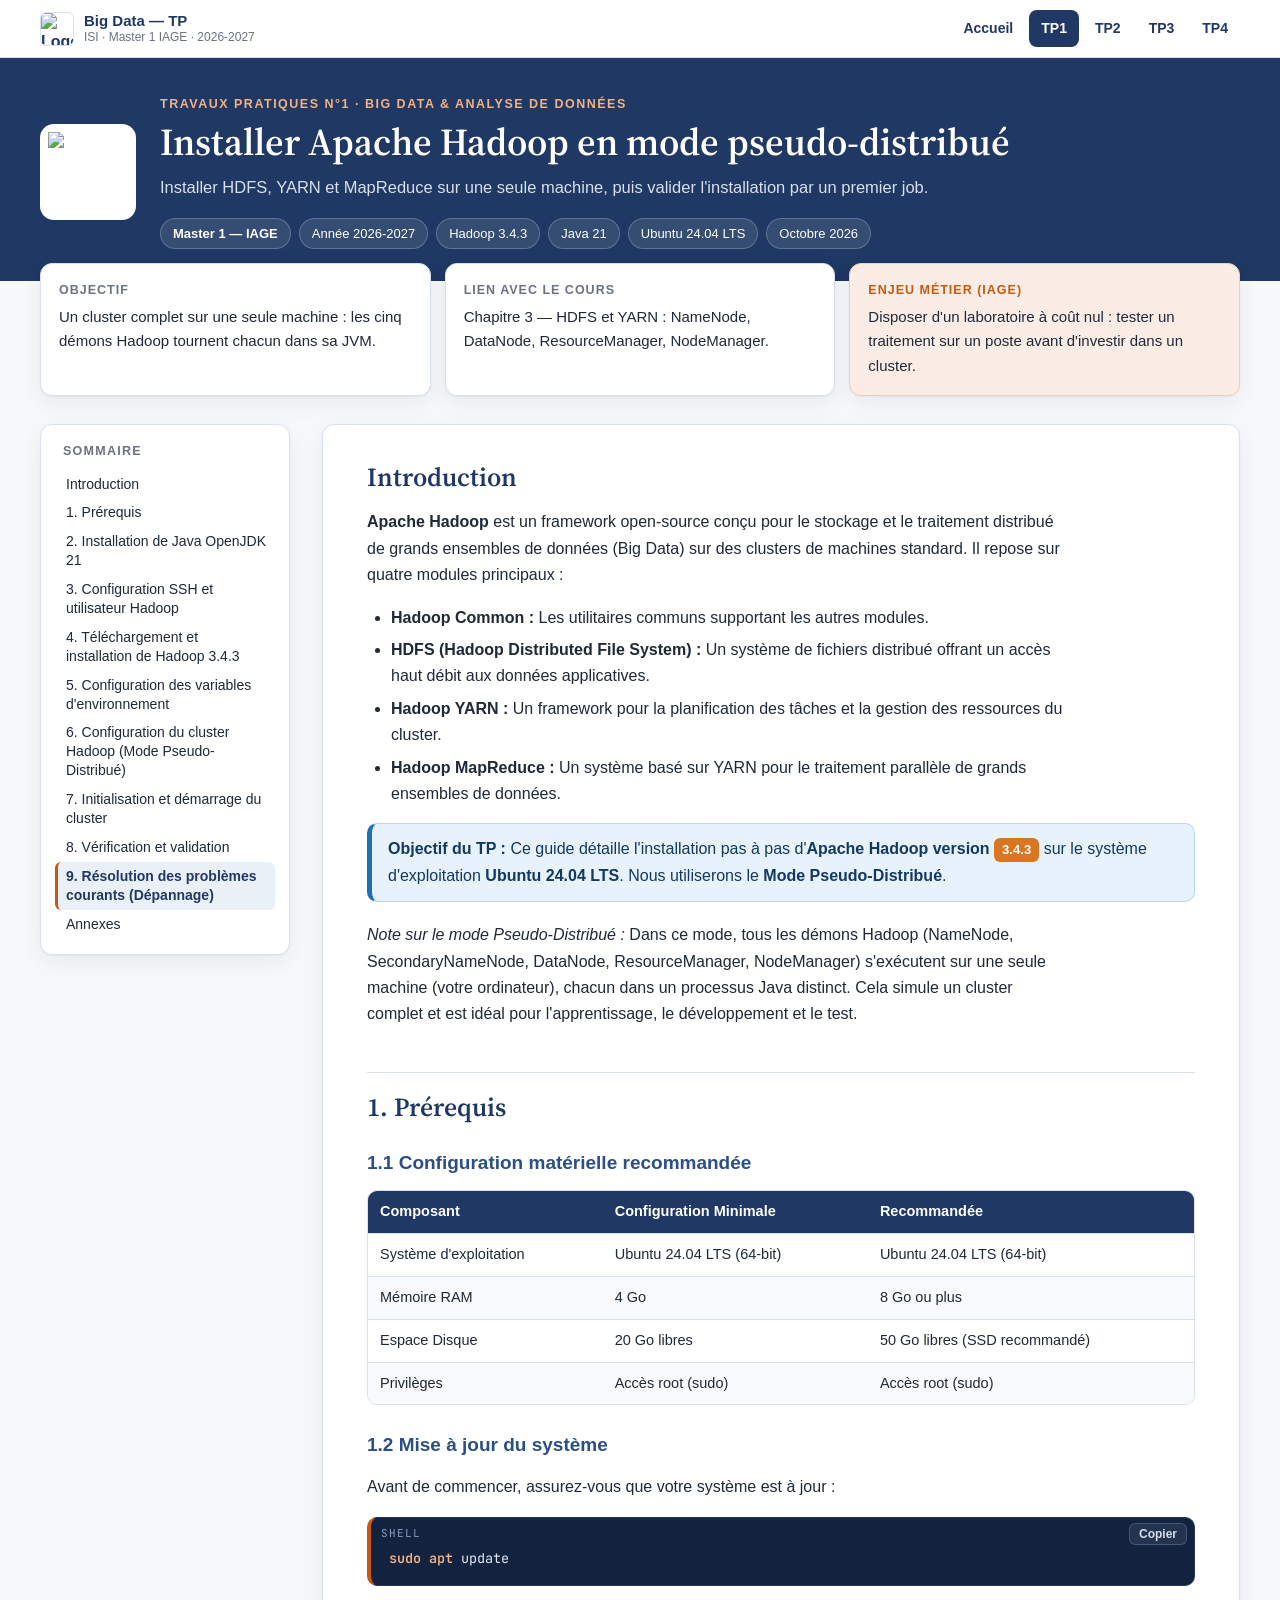
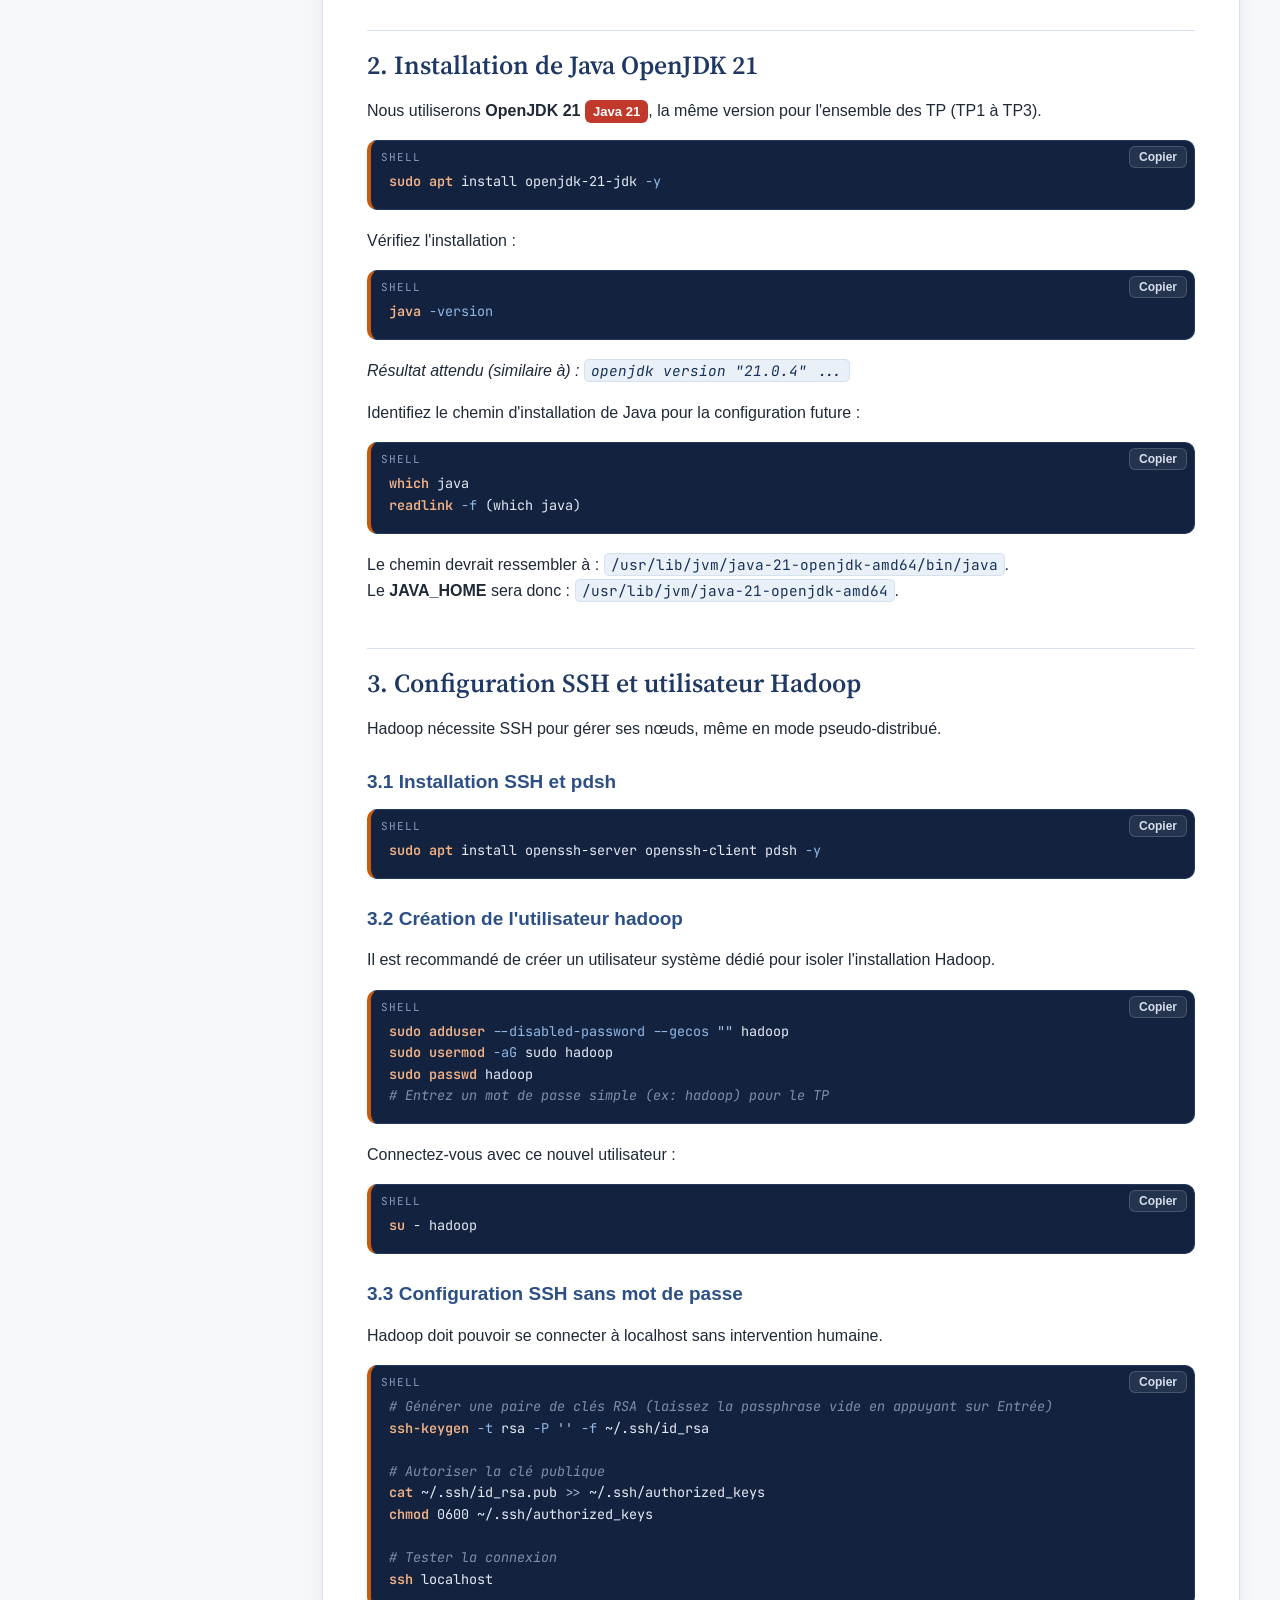
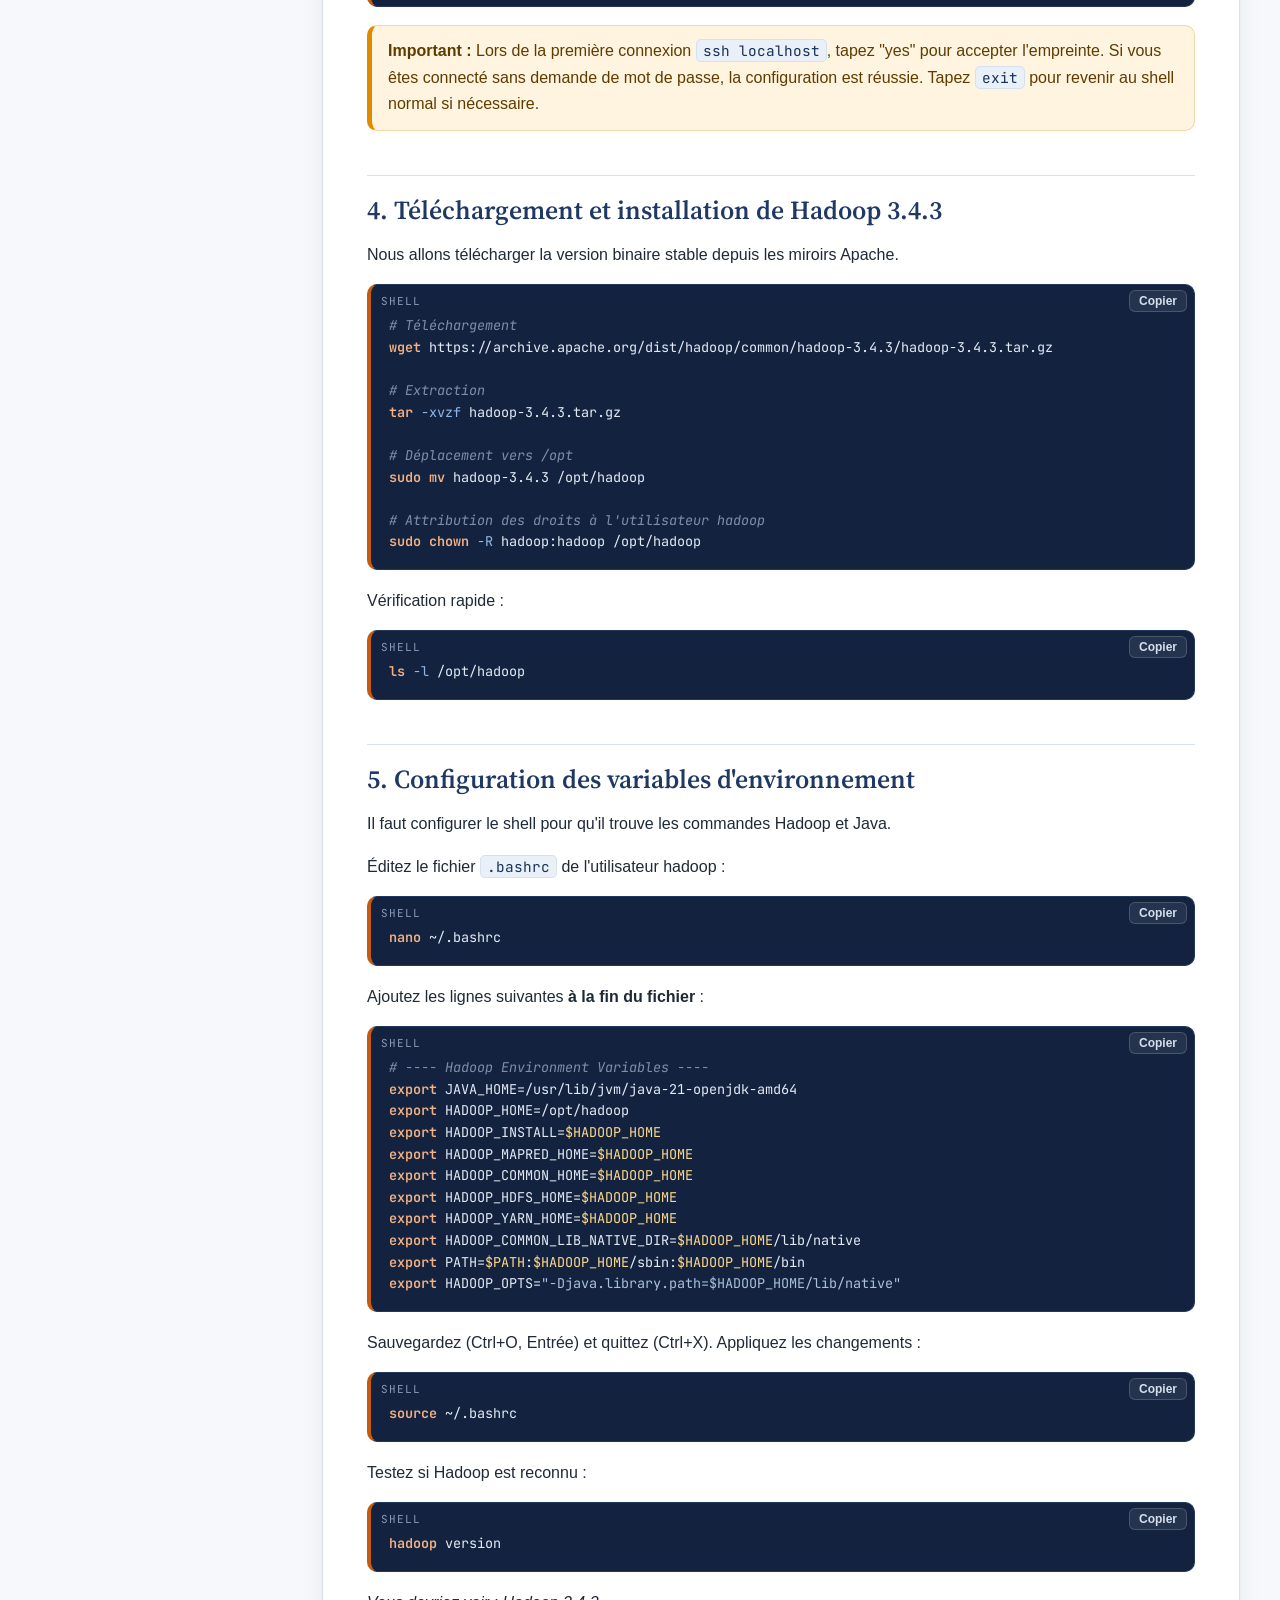
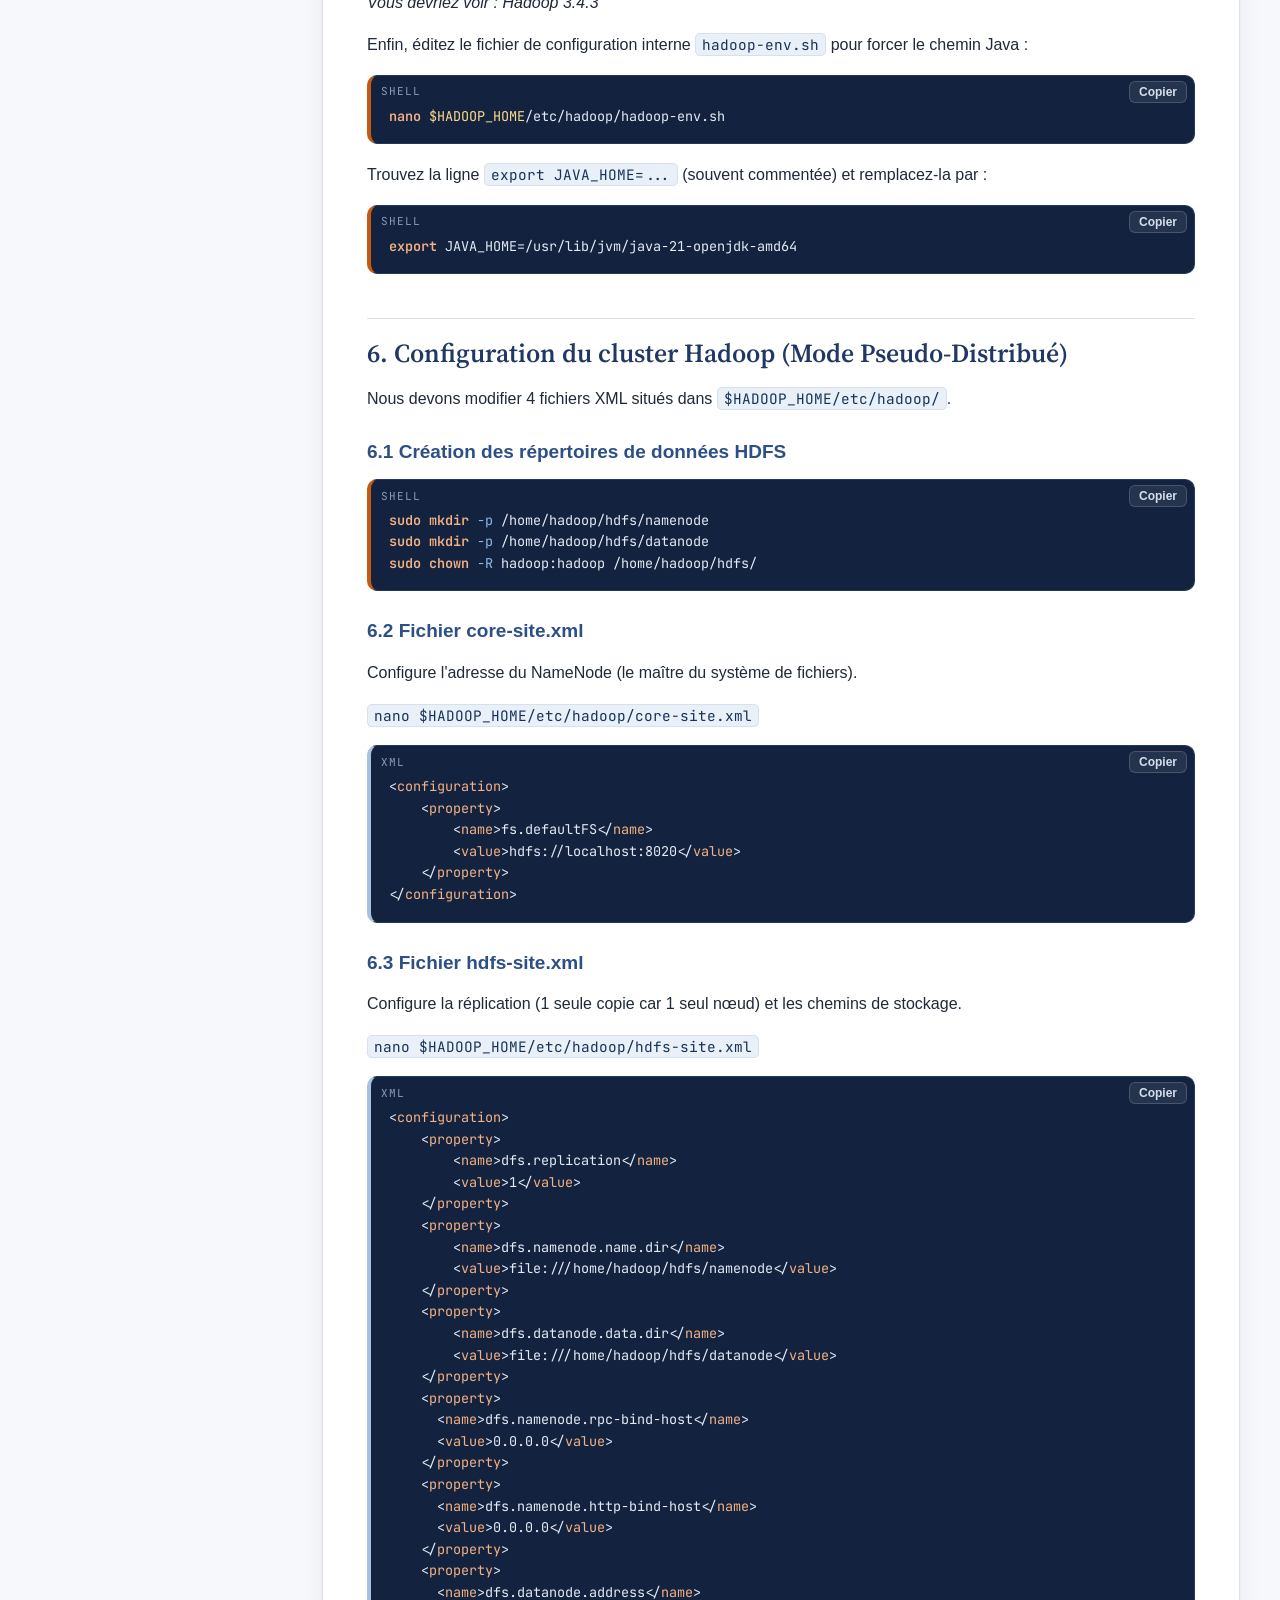
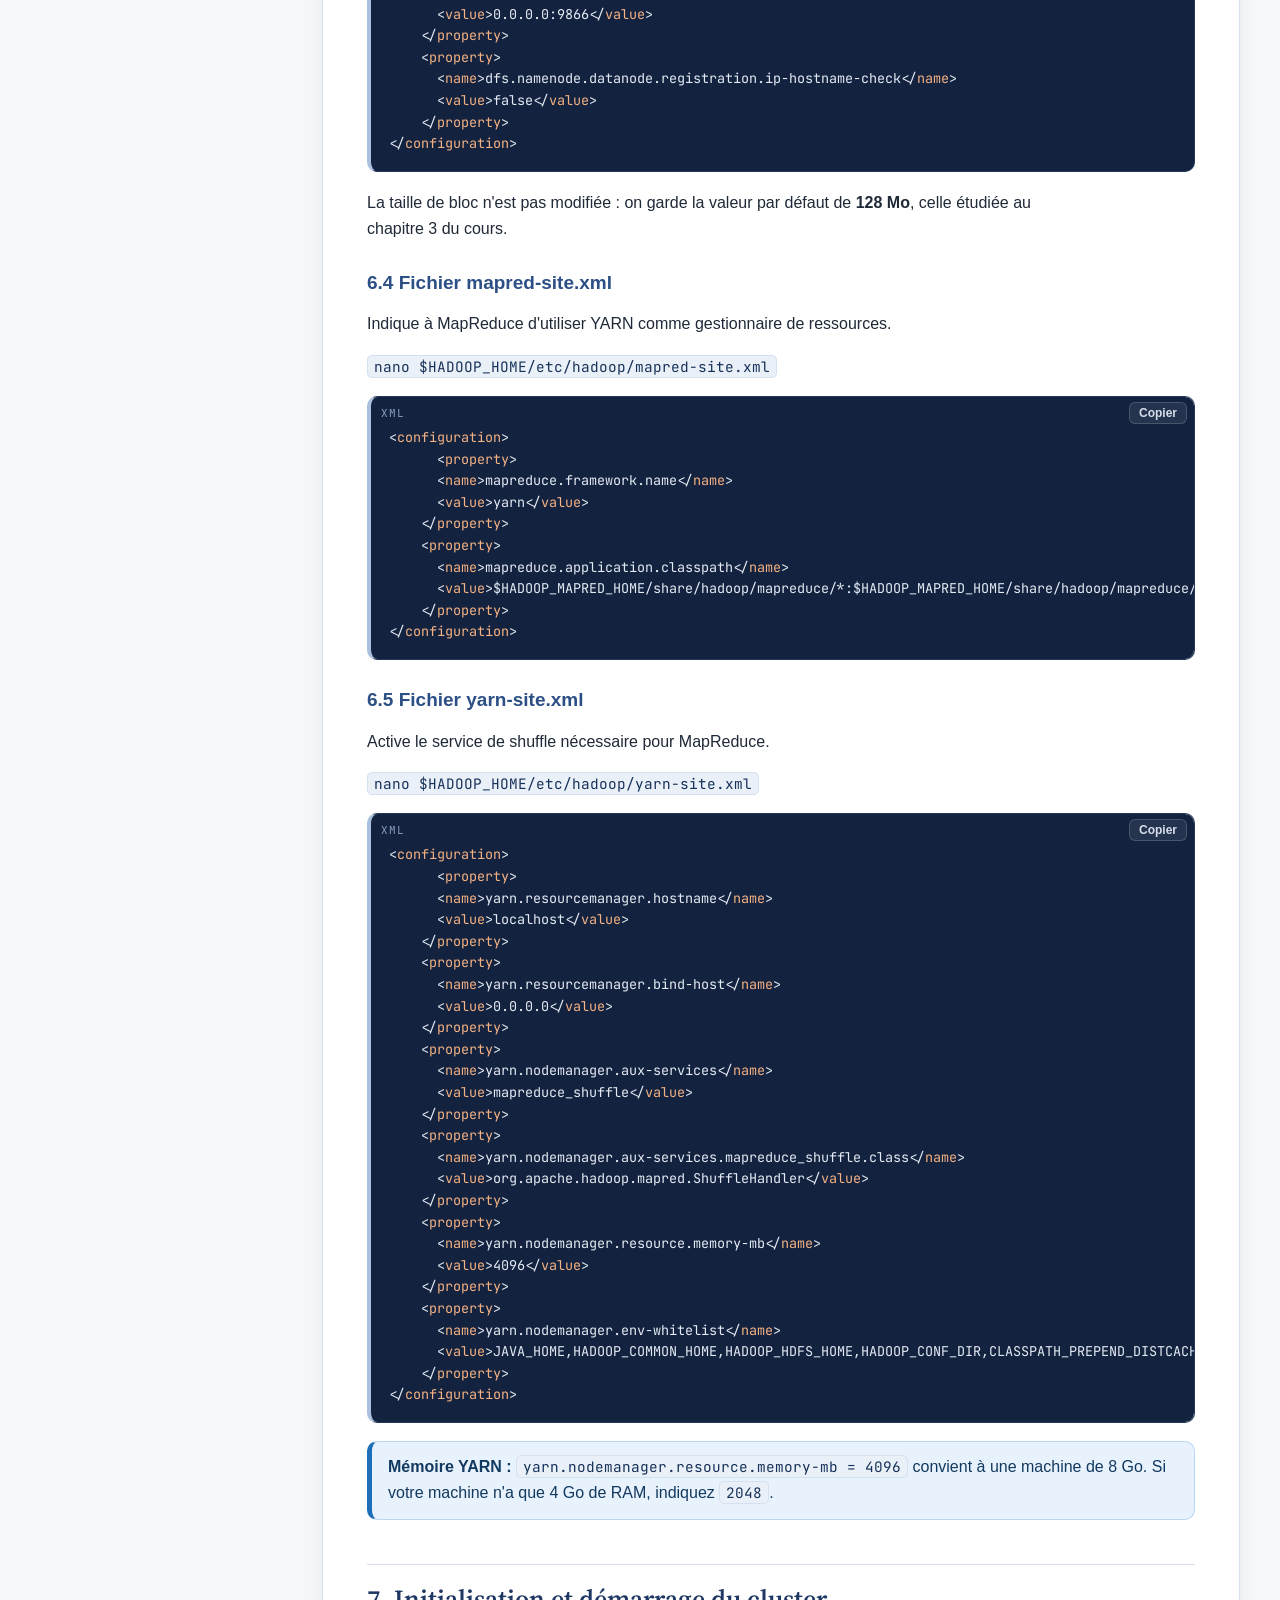
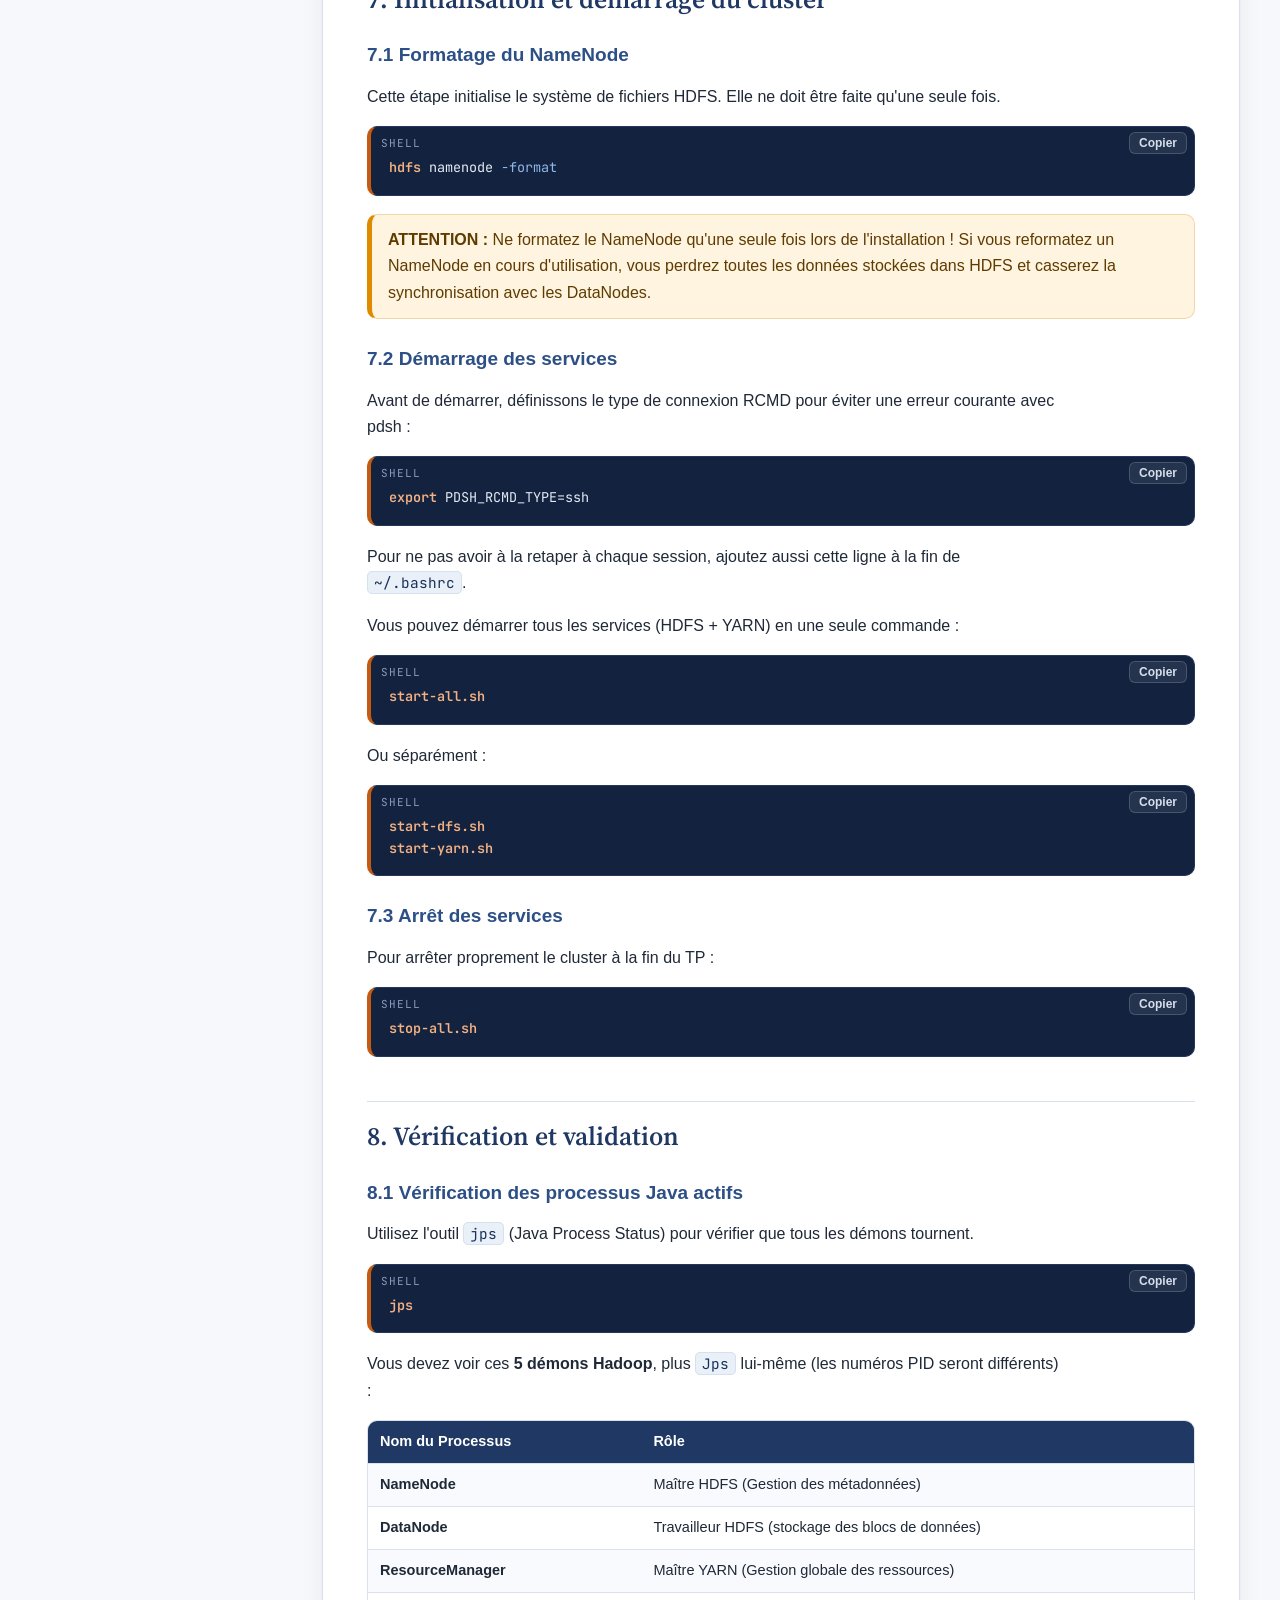
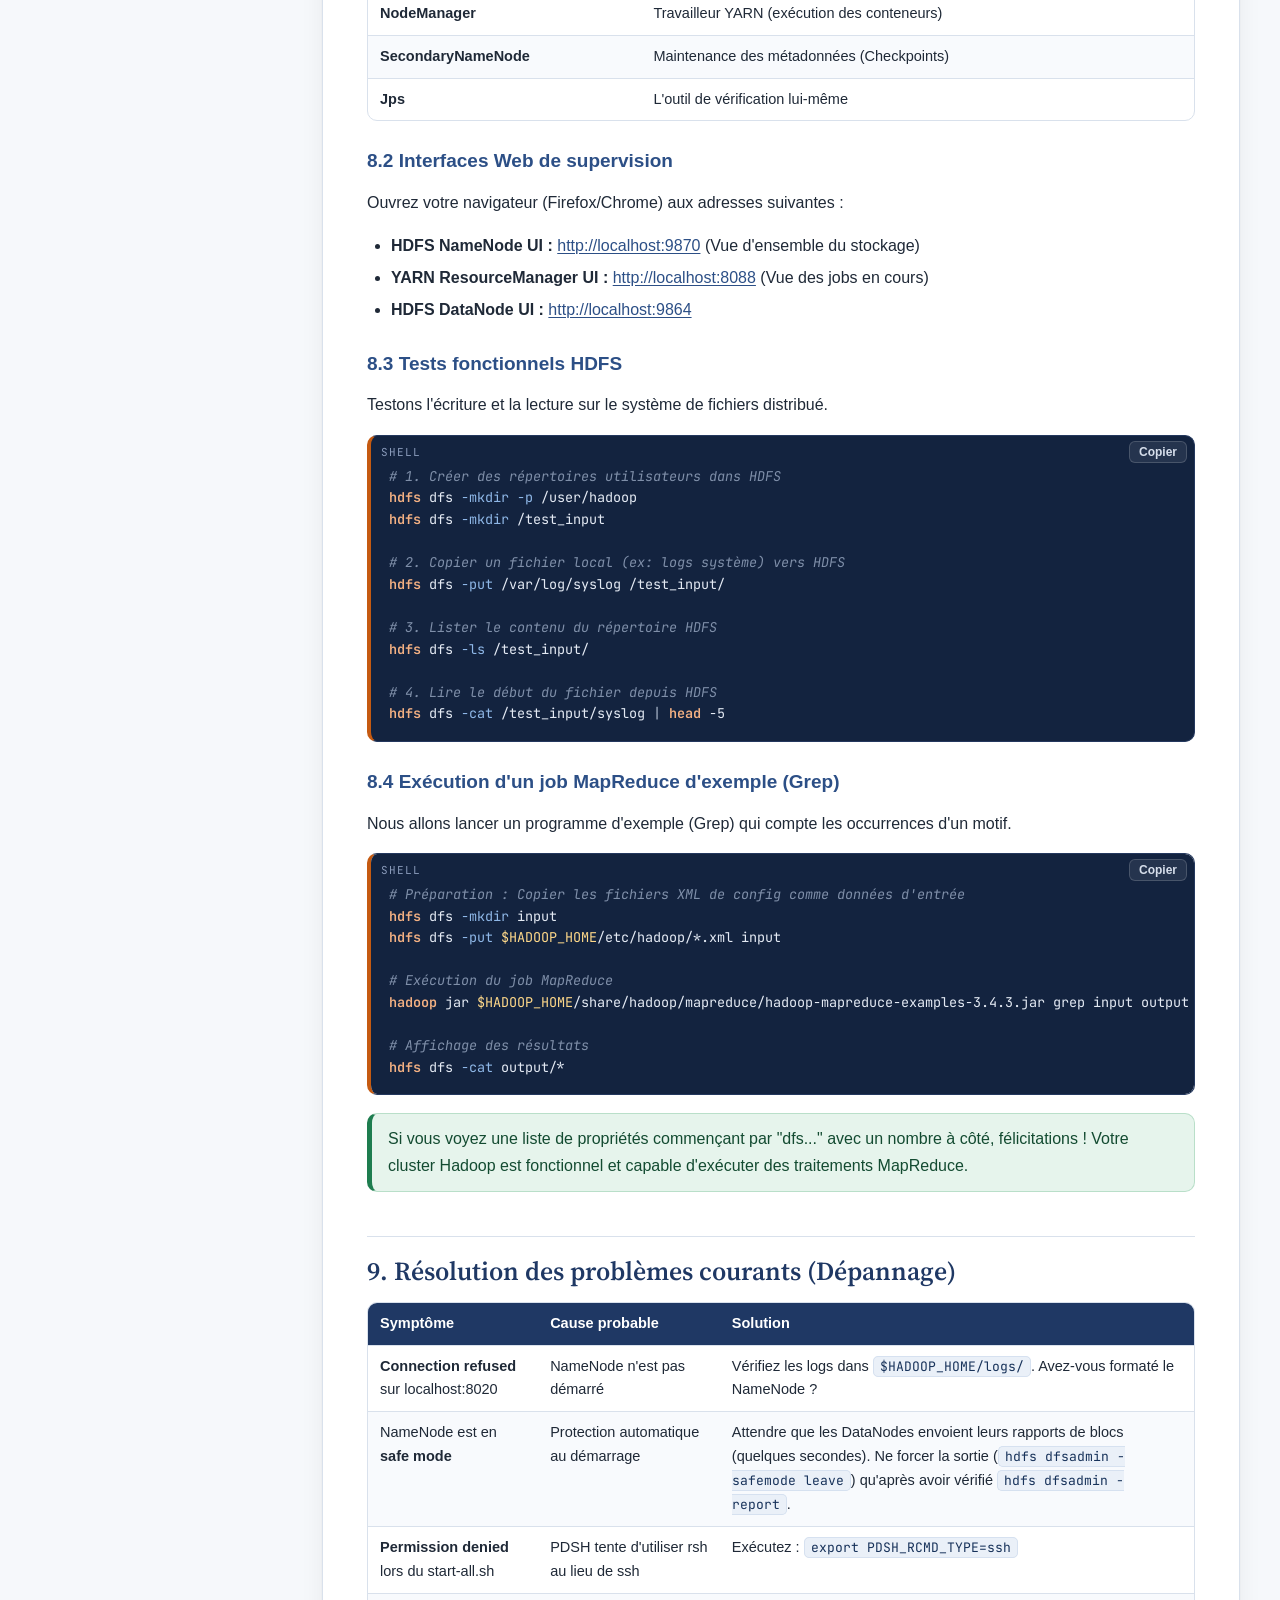
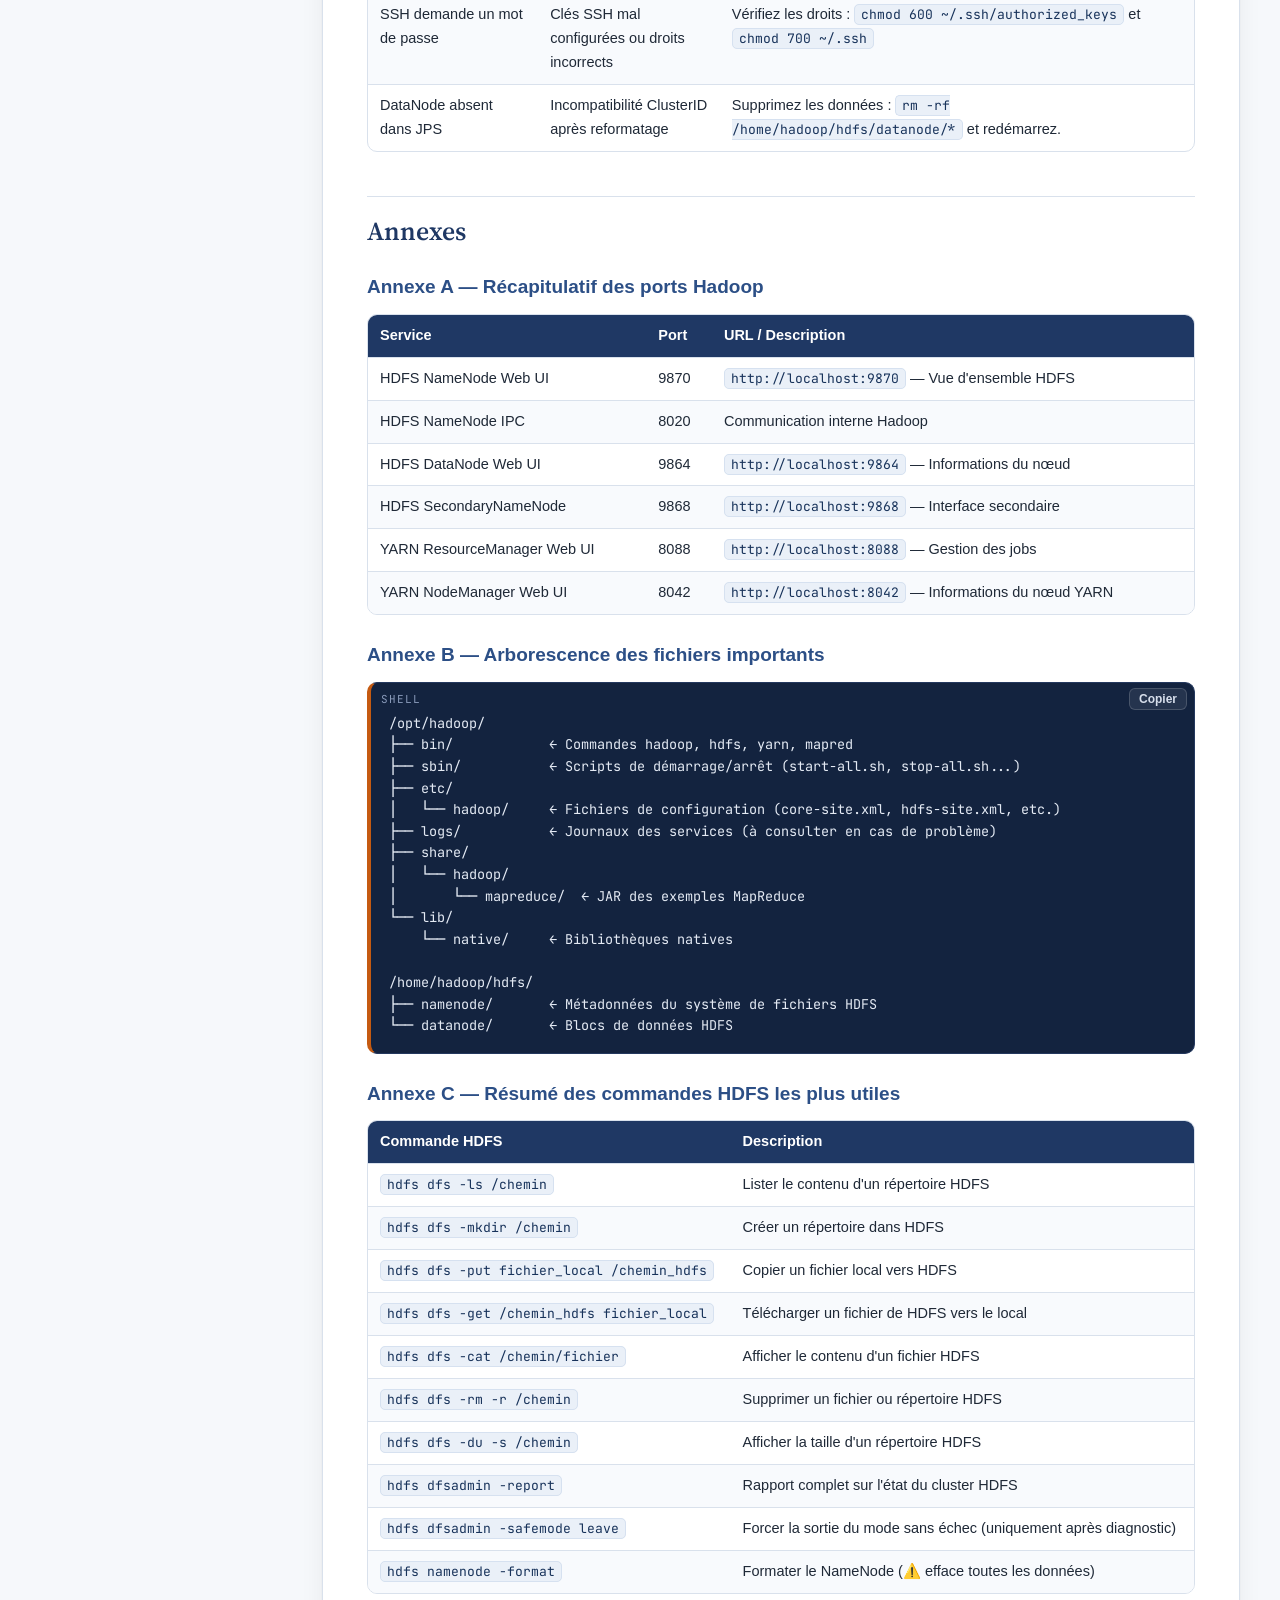
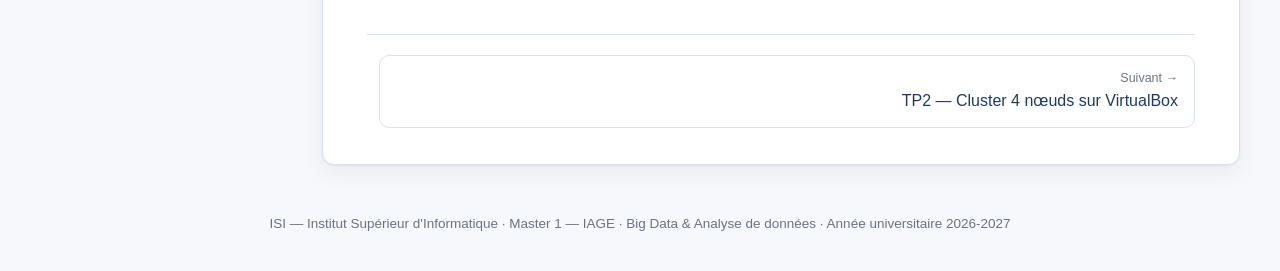
==== commit 7f900f30: "Détacher les énoncés du dépôt : package ISI, analyses à écrire, stack Hive à recréer. Co-authored-by" ====
--- a/tp1.html
+++ b/tp1.html
@@ -30,7 +30,7 @@
       <p class="eyebrow">Travaux pratiques n°1 · Big Data &amp; Analyse de données</p>
       <h1>Installer Apache Hadoop en mode pseudo-distribué</h1>
       <p class="lead">Installer HDFS, YARN et MapReduce sur une seule machine, puis valider l'installation par un premier job.</p>
-      <div class="chips"><span class="chip"><b>Master 1 — IAGE</b></span><span class="chip">Année 2026-2027</span><span class="chip">Hadoop 3.4.3</span><span class="chip">Java 21</span><span class="chip">Ubuntu 24.04 LTS</span><span class="chip">Version 3.0 · Octobre 2026</span></div>
+      <div class="chips"><span class="chip"><b>Master 1 — IAGE</b></span><span class="chip">Année 2026-2027</span><span class="chip">Hadoop 3.4.3</span><span class="chip">Java 21</span><span class="chip">Ubuntu 24.04 LTS</span><span class="chip">Octobre 2026</span></div>
     </div>
   </div>
 </header>
--- a/assets/tp.css
+++ b/assets/tp.css
@@ -193,7 +193,7 @@
 pre:has(code.language-sql) { border-left-color: var(--code-sql); }
 pre:has(code.language-dockerfile) { border-left-color: var(--code-docker); }
 pre:has(code.language-ini) { border-left-color: var(--code-ini); }
-pre.plain, pre:has(code:not([class*="language-"])) { border-left-color: var(--code-plain); }
+pre.plain, pre:has(code:not([class*="language-"]):not([class^="hl-"])) { border-left-color: var(--code-plain); }
 
 .code-tools {
   position: absolute; top: 6px; right: 8px; left: 14px; display: flex; justify-content: space-between; align-items: center;
@@ -216,11 +216,40 @@
 .sh-com { color: var(--syn-com); font-style: italic; }
 .sh-op { color: var(--syn-punc); }
 
+/* Coloration SQL / HiveQL (TP4, générée par tp.js) */
+.sql-kw { color: var(--syn-cmd); font-weight: 600; }
+.sql-fn { color: var(--syn-var); }
+.sql-type { color: var(--syn-num); }
+.sql-str { color: var(--syn-str); }
+.sql-num { color: var(--syn-num); }
+.sql-com { color: var(--syn-com); font-style: italic; }
+.sql-op { color: var(--syn-punc); }
+
+/* Coloration YAML / INI / Dockerfile / Java (générée par tp.js) */
+.tk-kw { color: var(--syn-cmd); font-weight: 600; }
+.tk-sec { color: var(--syn-cmd); font-weight: 600; }
+.tk-key { color: var(--syn-var); }
+.tk-var { color: var(--syn-var); }
+.tk-fn { color: var(--syn-var); }
+.tk-str { color: var(--syn-str); }
+.tk-num { color: var(--syn-num); }
+.tk-type { color: var(--syn-num); }
+.tk-com { color: var(--syn-com); font-style: italic; }
+.tk-op { color: var(--syn-punc); }
+
+pre[data-lang="shell"] { border-left-color: var(--code-shell); }
+pre[data-lang="yaml"] { border-left-color: var(--code-yaml); }
+pre[data-lang="ini"] { border-left-color: var(--code-ini); }
+pre[data-lang="dockerfile"] { border-left-color: var(--code-docker); }
+pre[data-lang="java"] { border-left-color: var(--code-java); }
+pre[data-lang="xml"] { border-left-color: var(--code-xml); }
+pre[data-lang="sql"] { border-left-color: var(--code-sql); }
+
 /* Coloration manuelle (TP1/TP2) */
-pre.xml .xml-tag { color: var(--syn-cmd); }
-pre.xml .xml-attr { color: var(--syn-var); }
-pre.xml .xml-str { color: var(--syn-str); }
-pre.xml .xml-com { color: var(--syn-com); font-style: italic; }
+.xml-tag { color: var(--syn-cmd); }
+.xml-attr { color: var(--syn-var); }
+.xml-str { color: var(--syn-str); }
+.xml-com { color: var(--syn-com); font-style: italic; }
 pre.java .ij-kw { color: var(--syn-cmd); font-weight: 600; }
 pre.java .ij-cls { color: var(--syn-num); }
 pre.java .ij-met { color: var(--syn-var); }
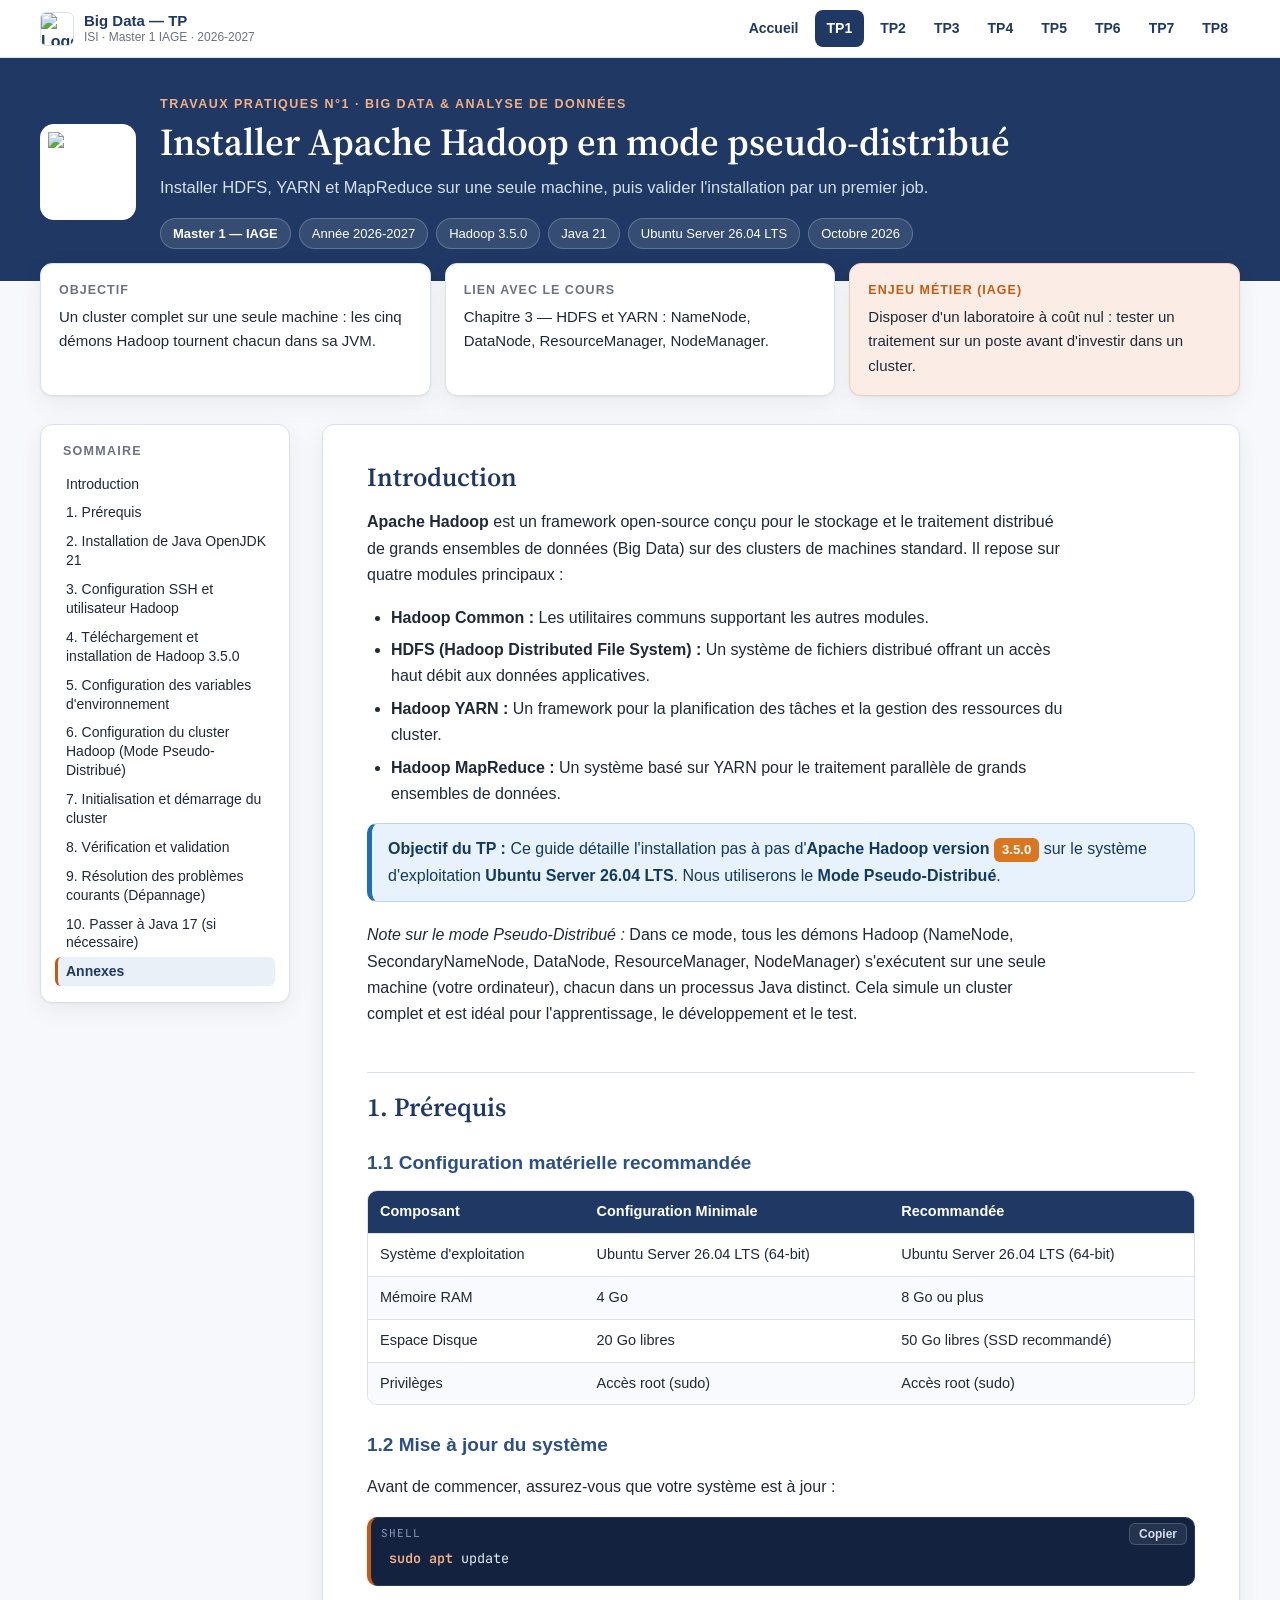
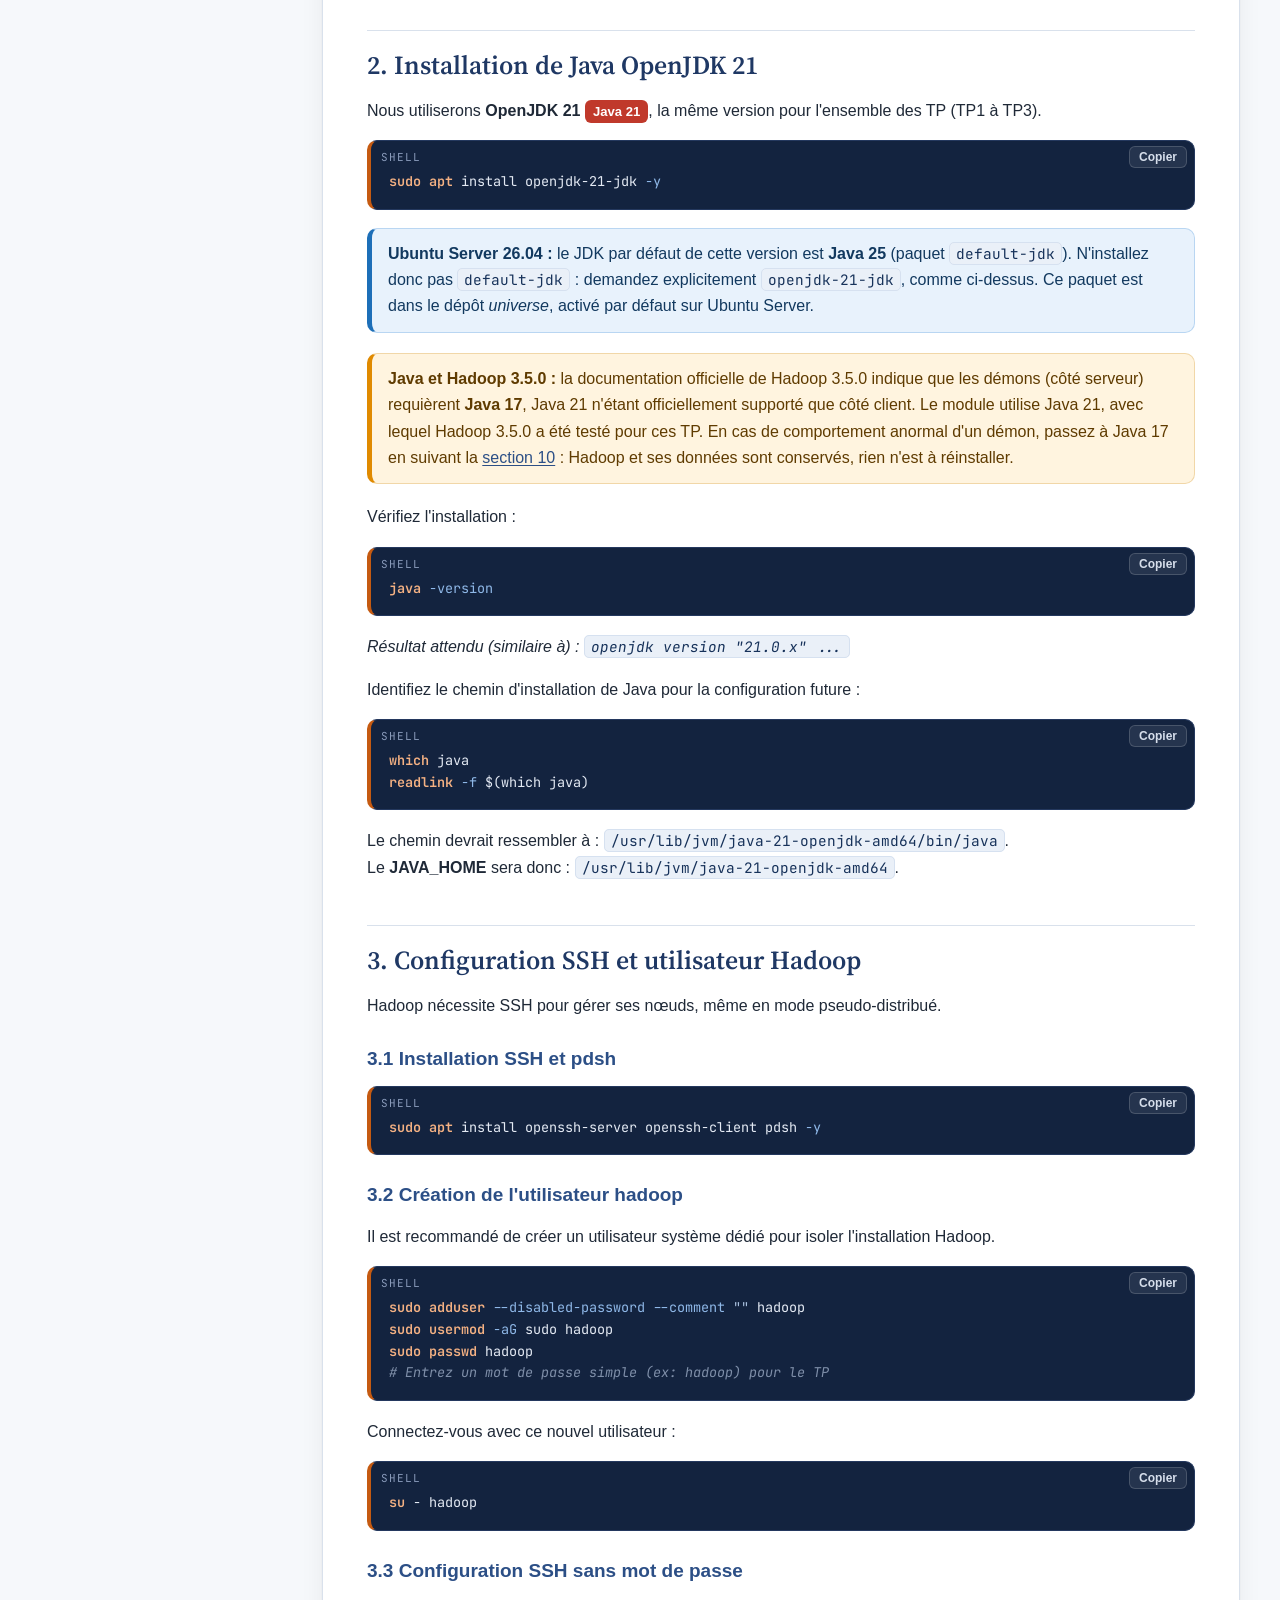
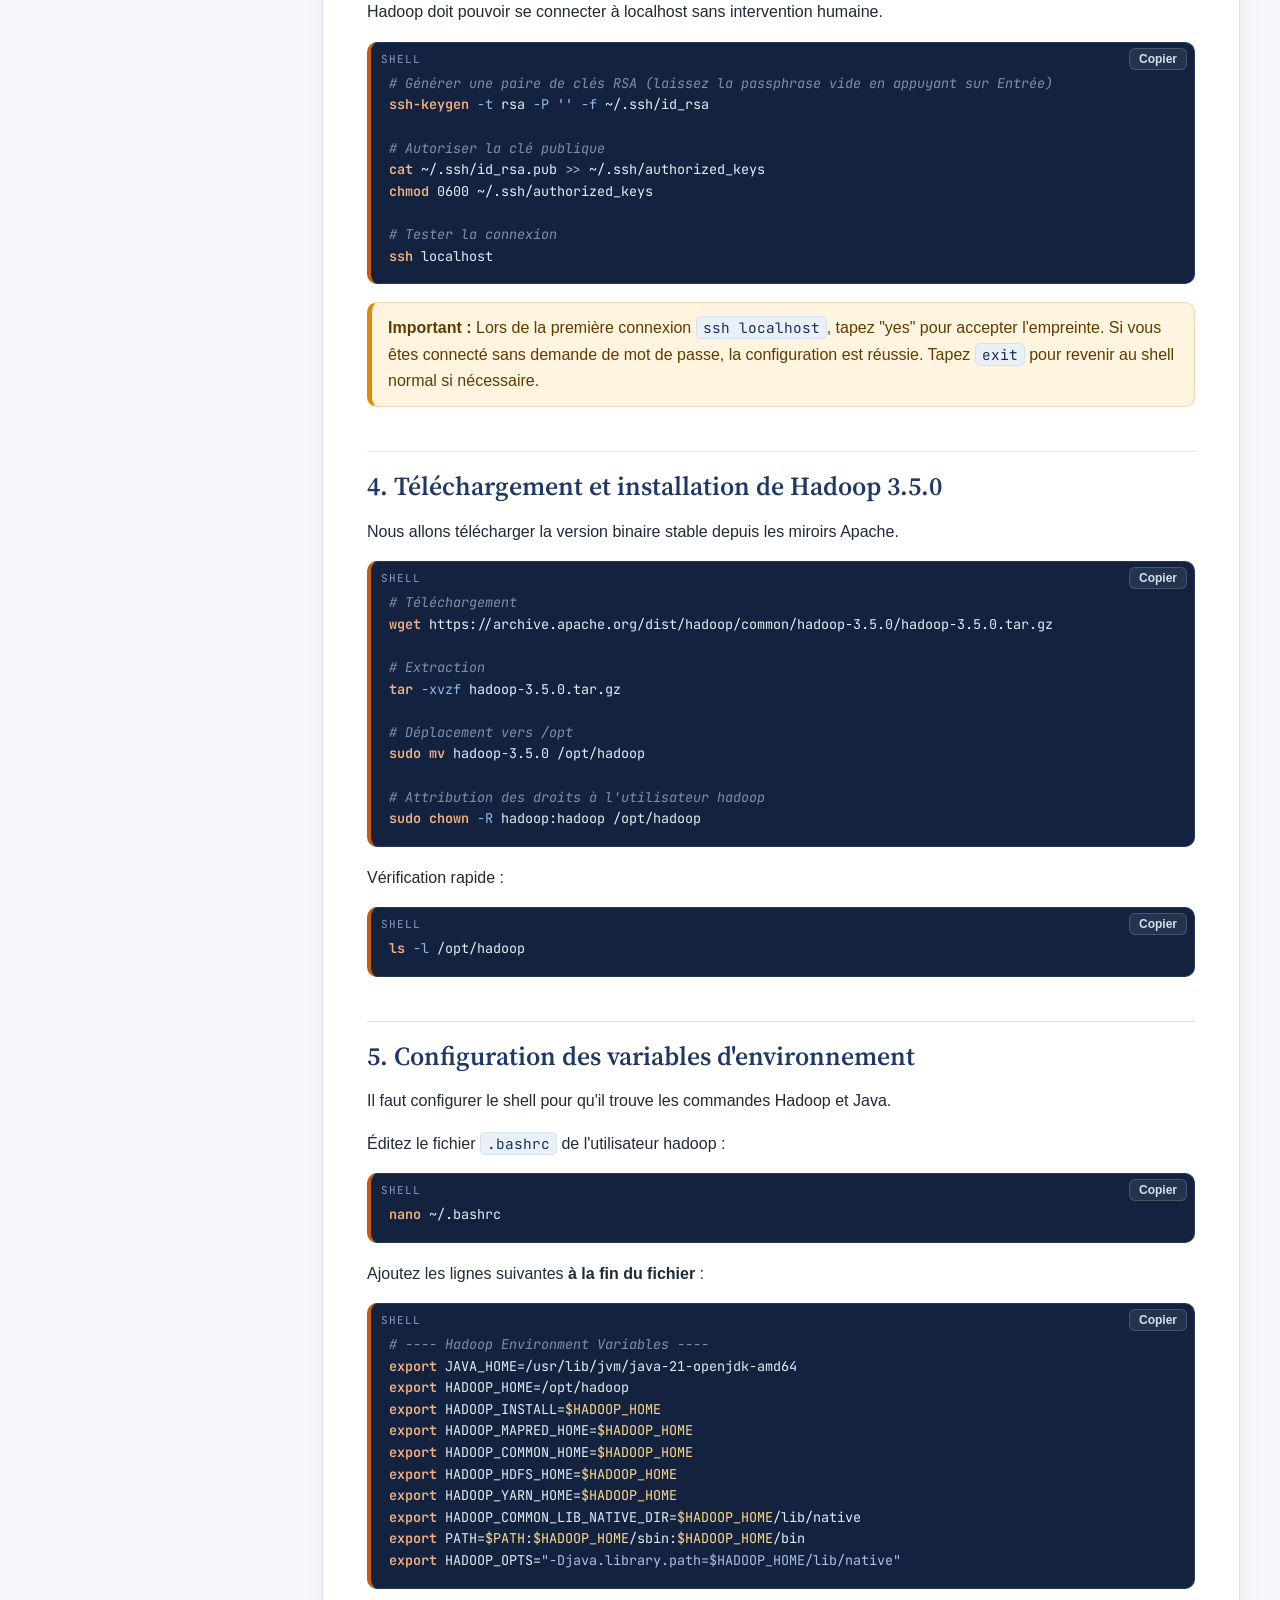
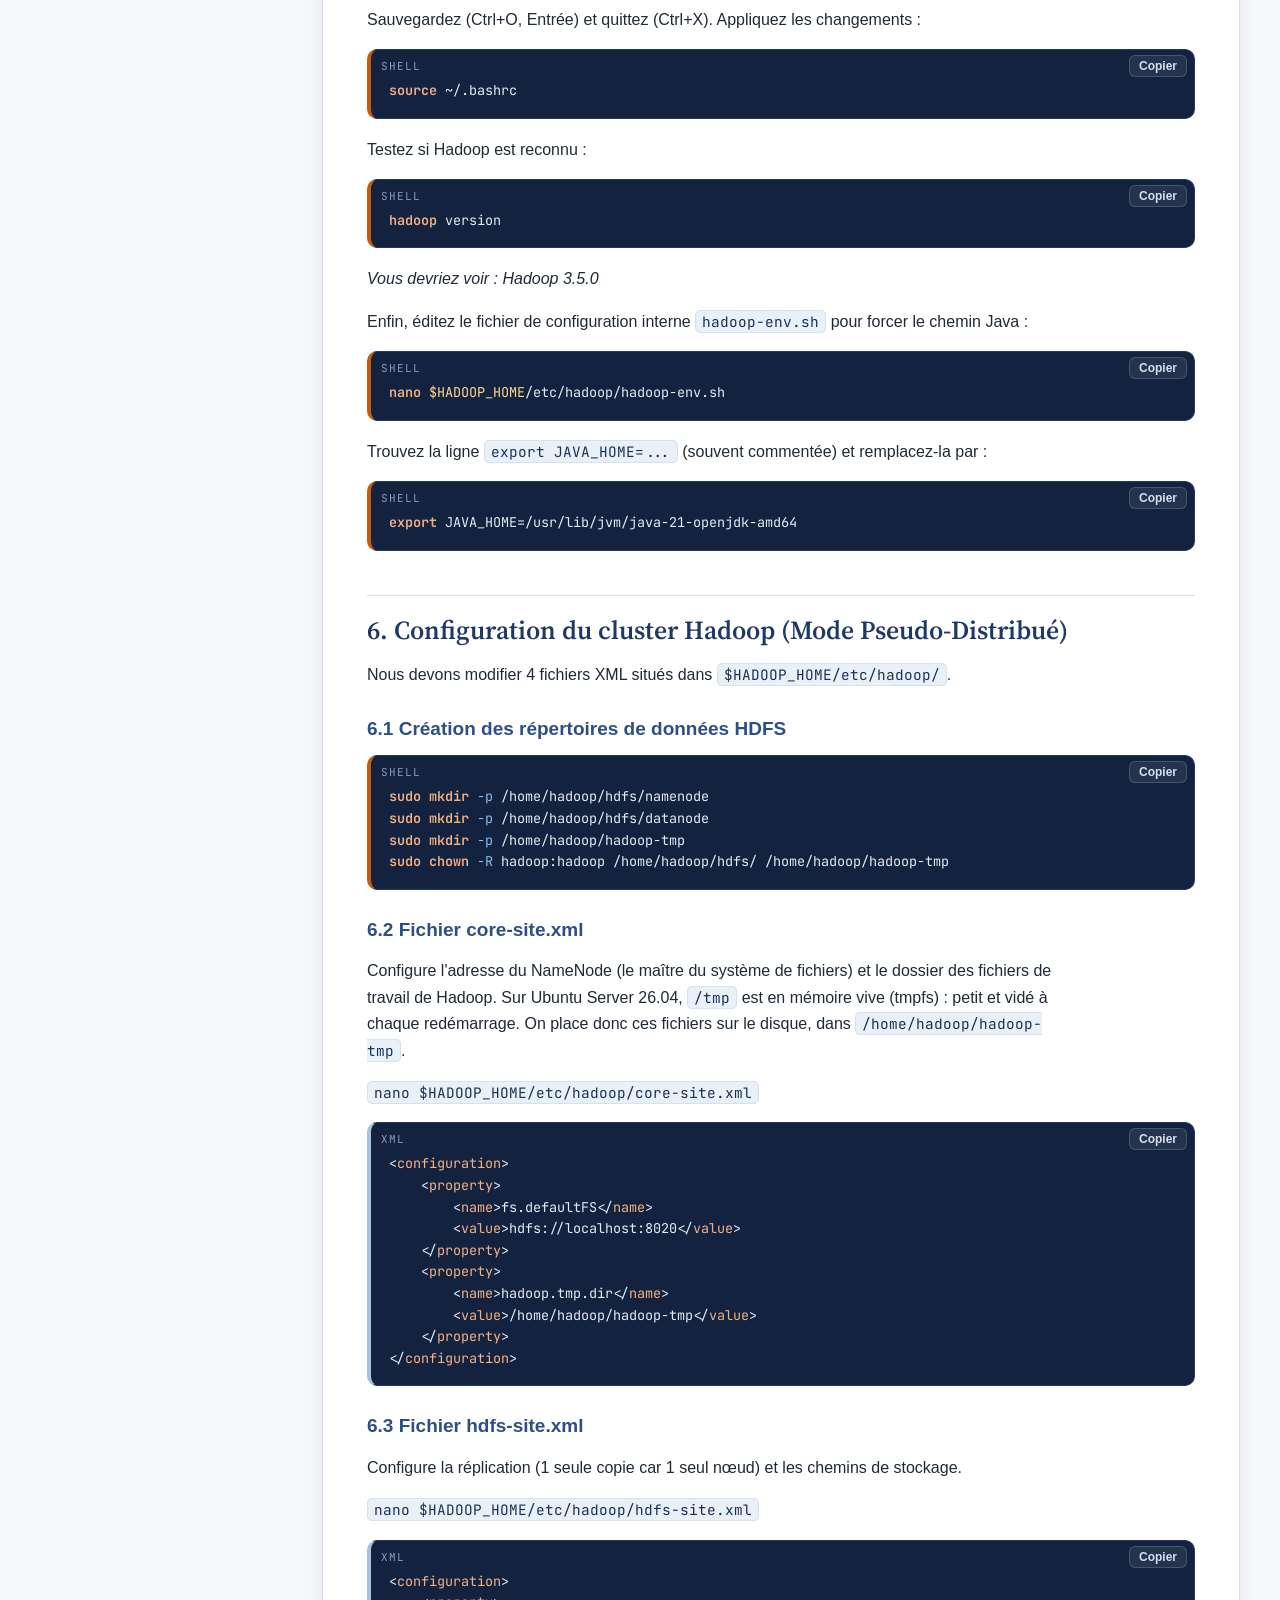
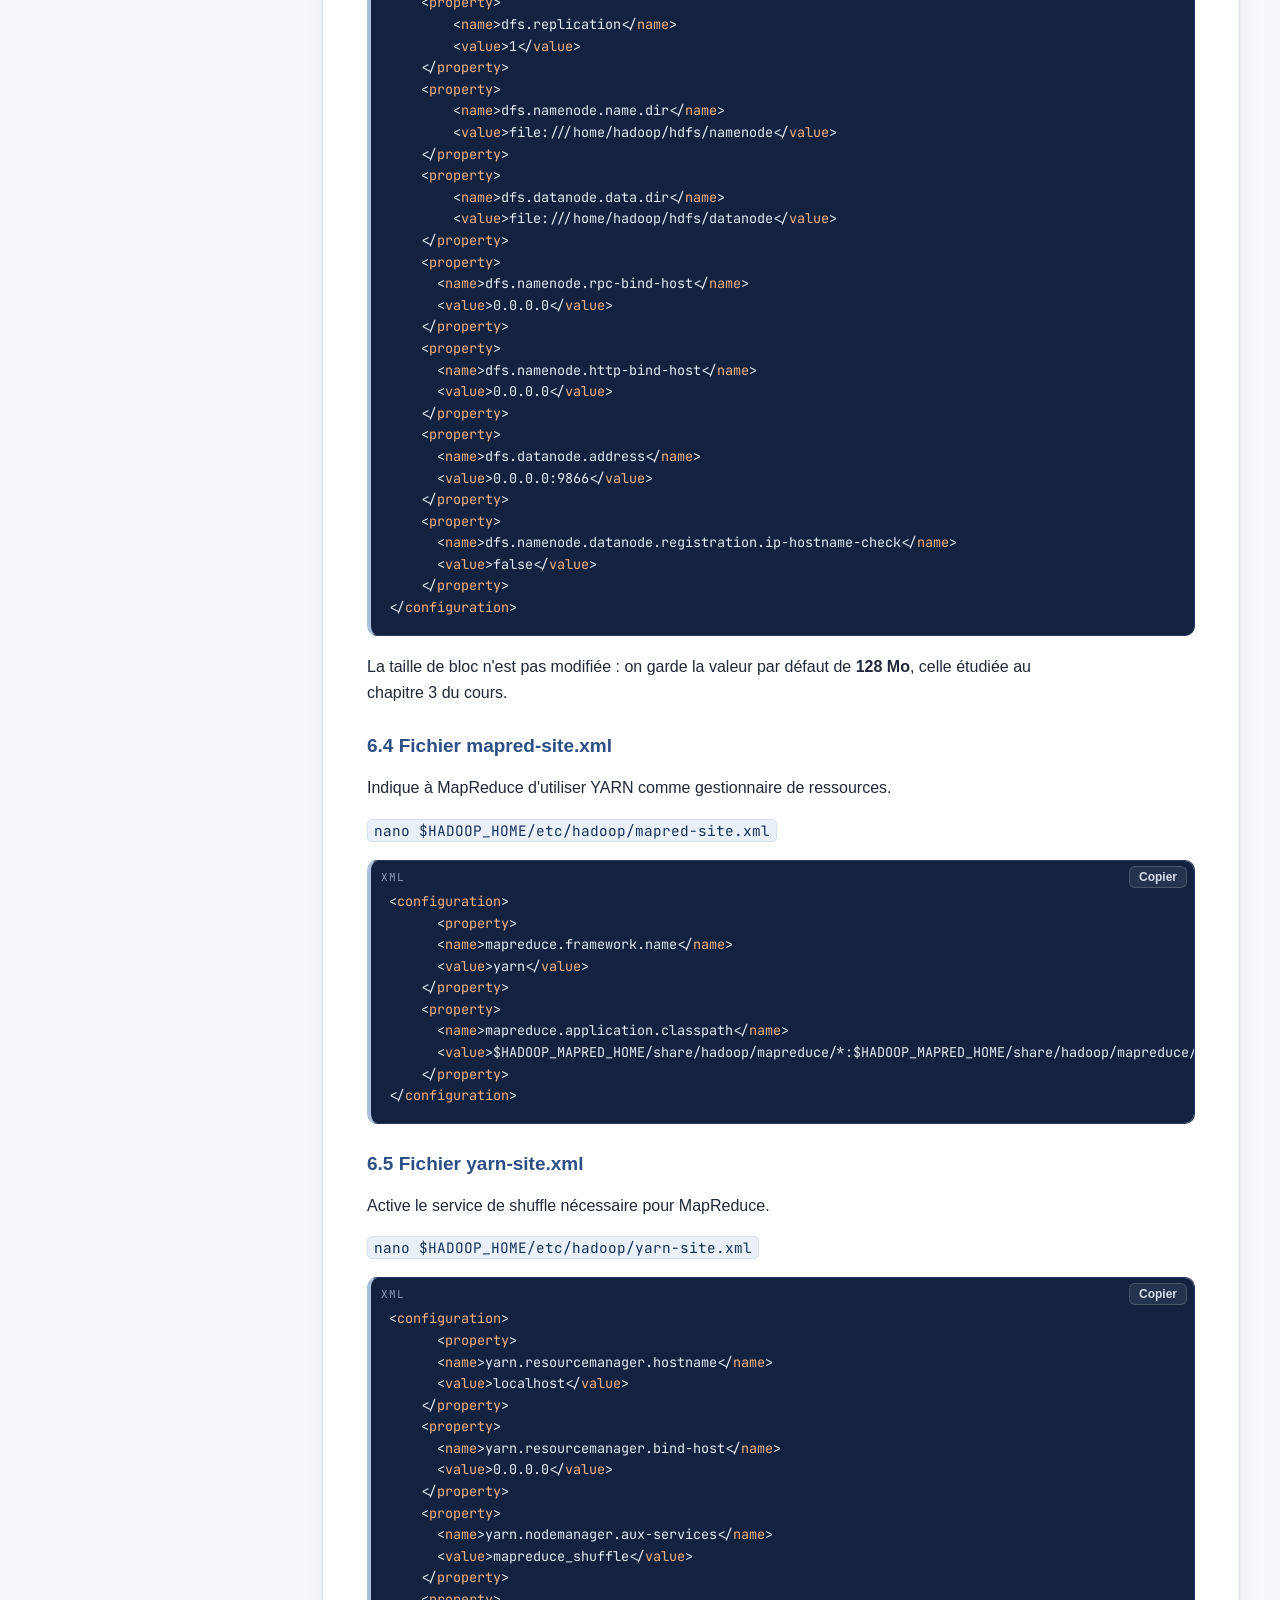
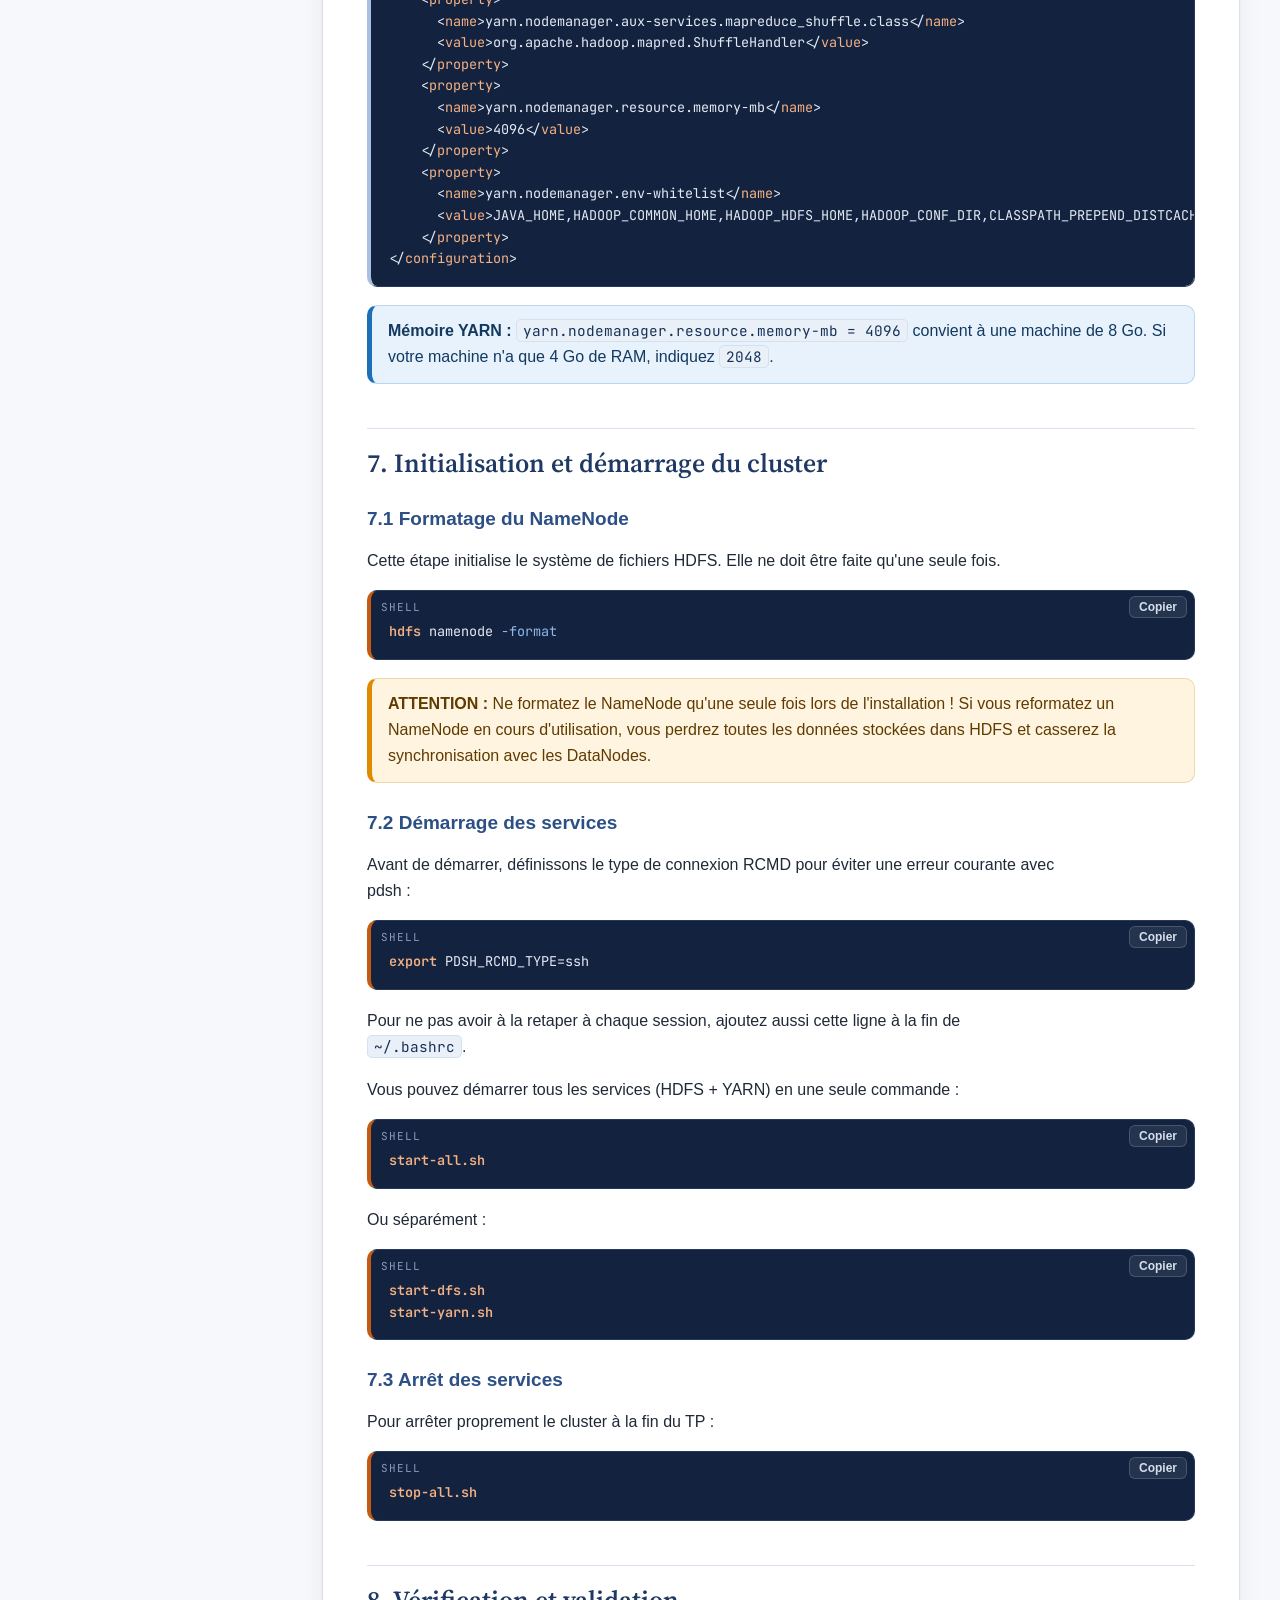
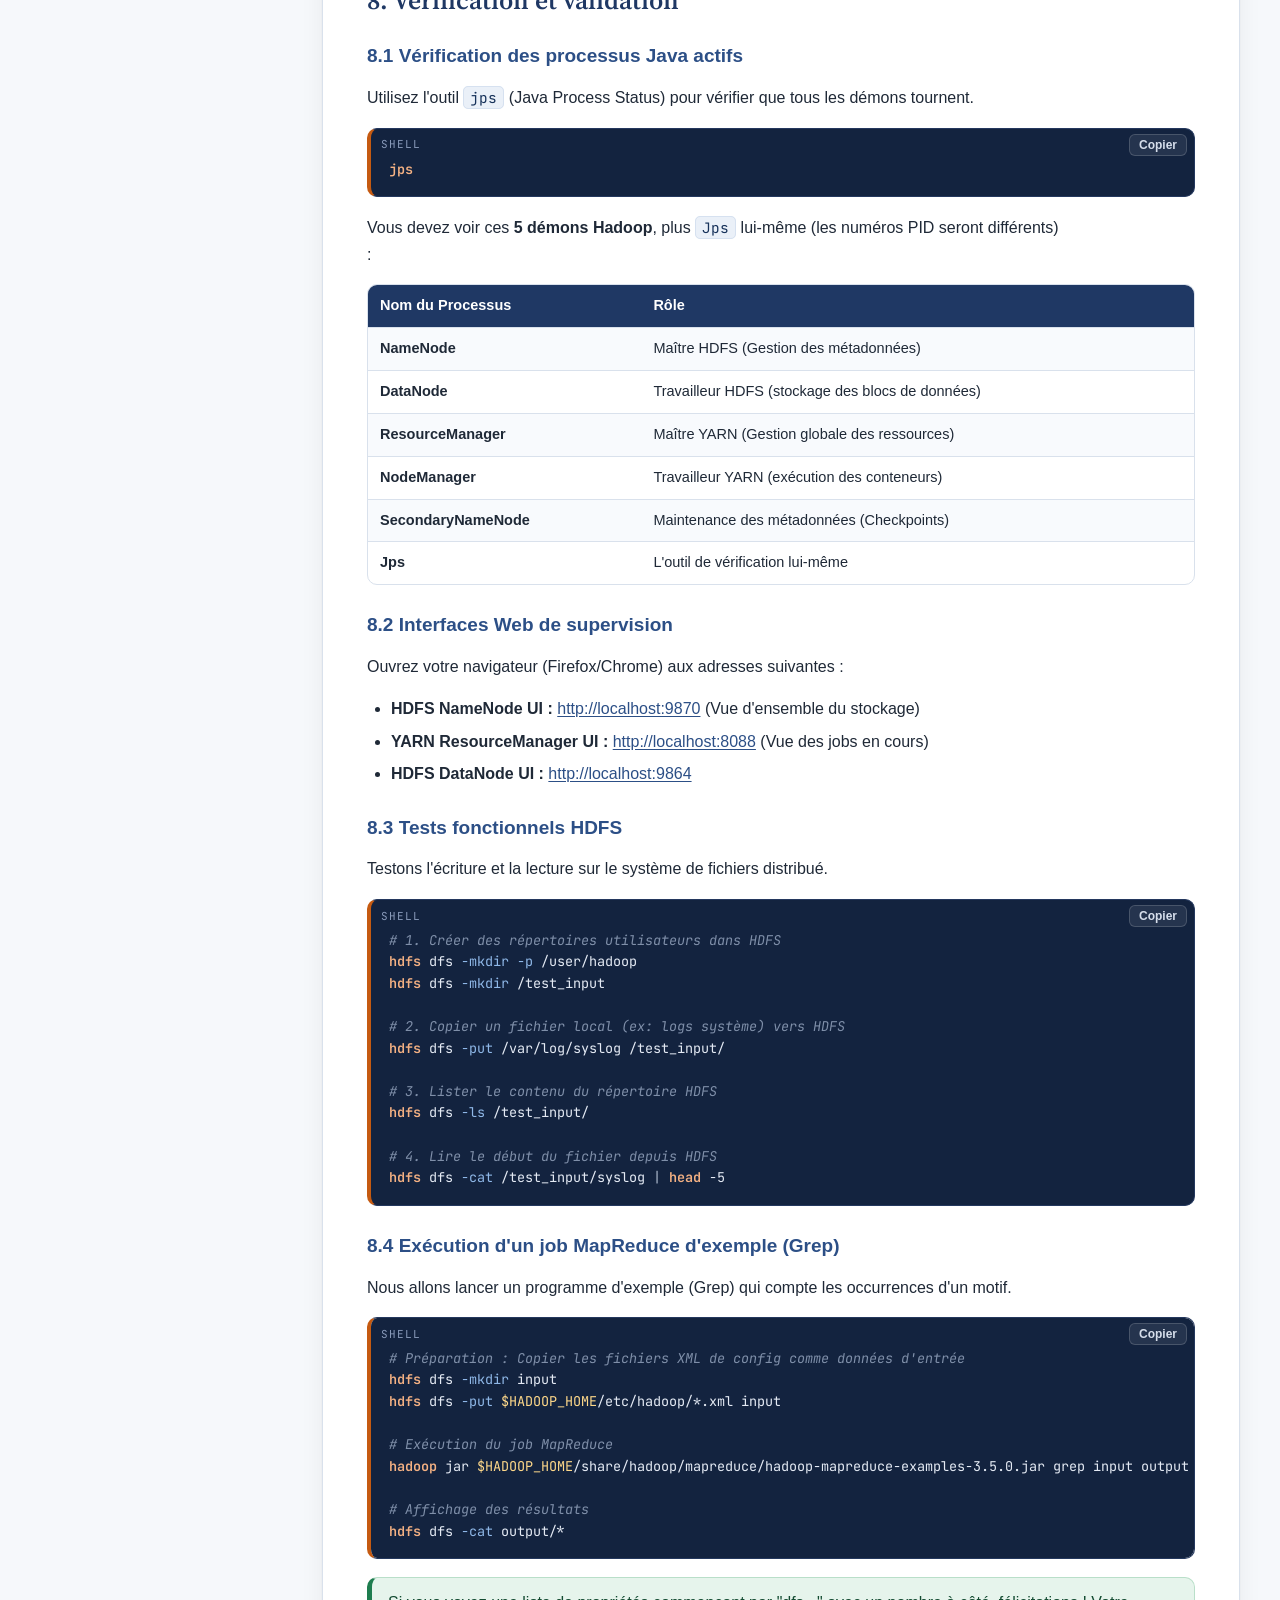
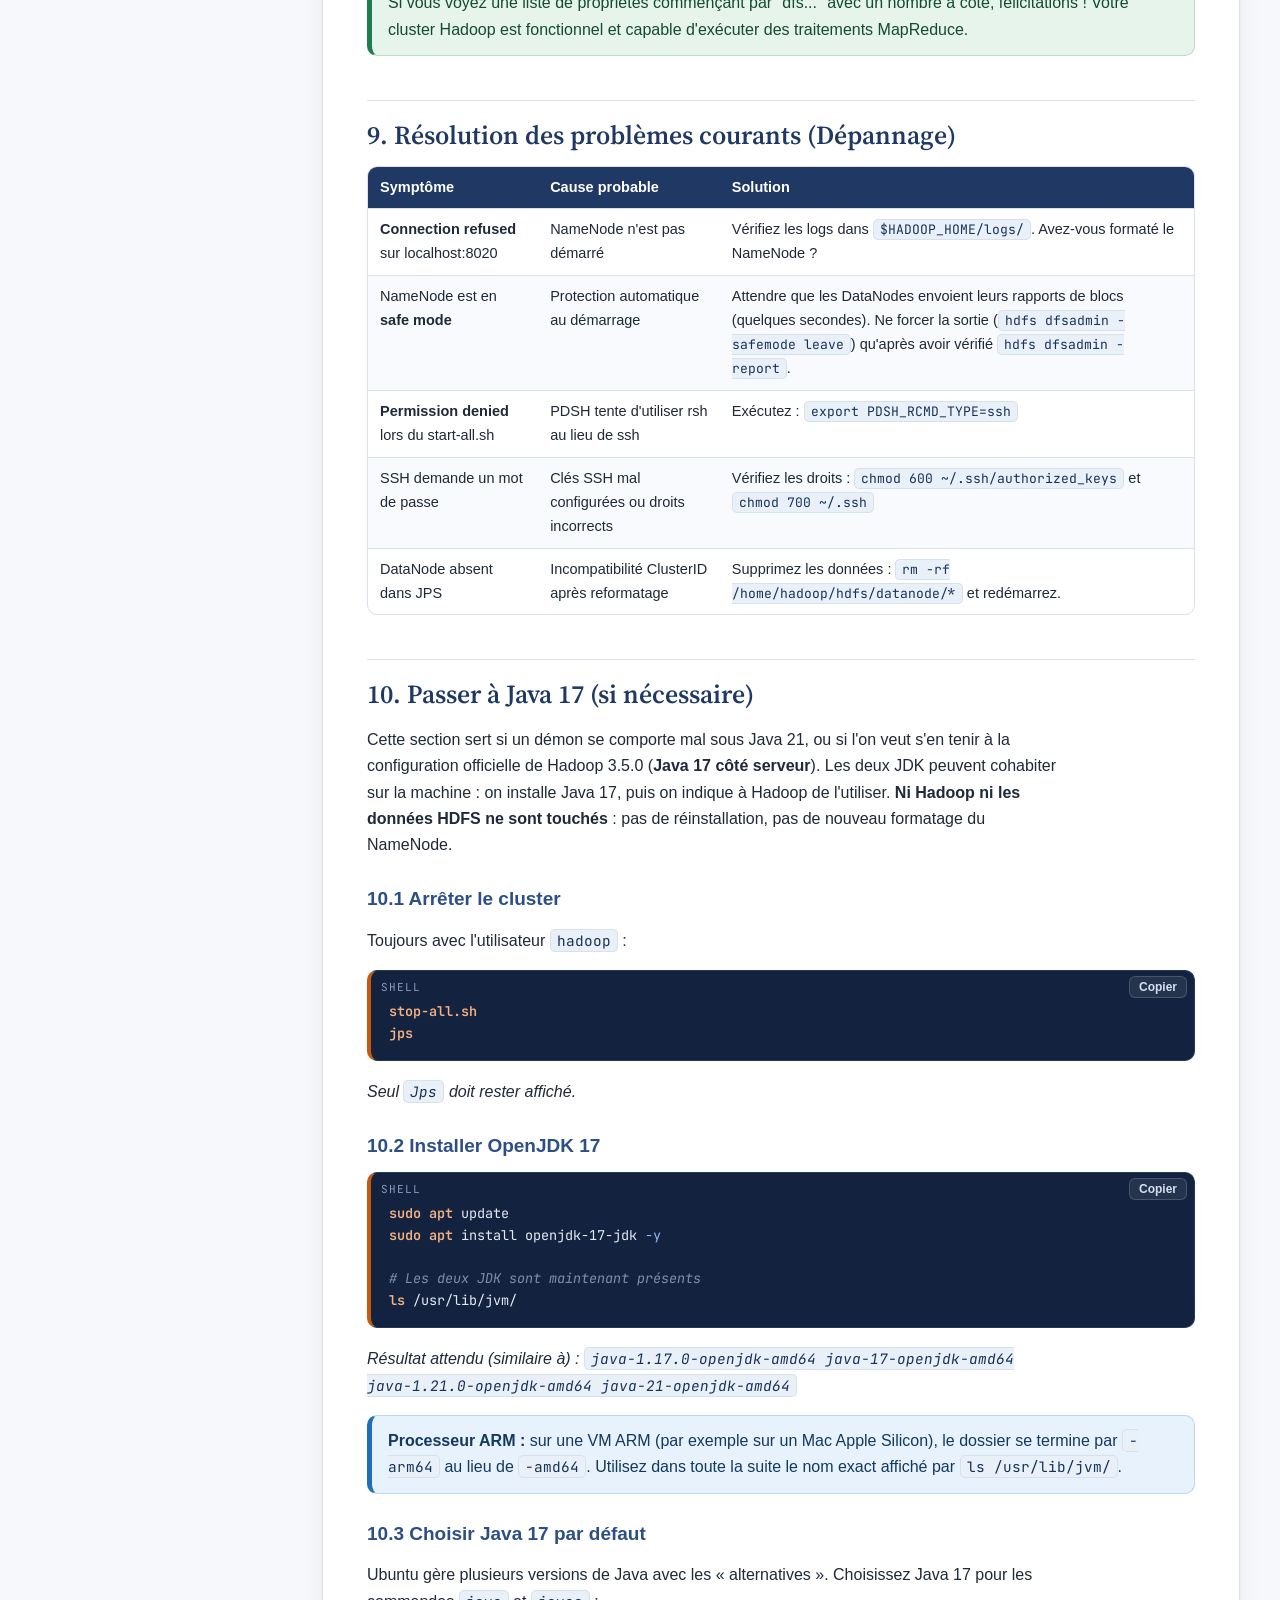
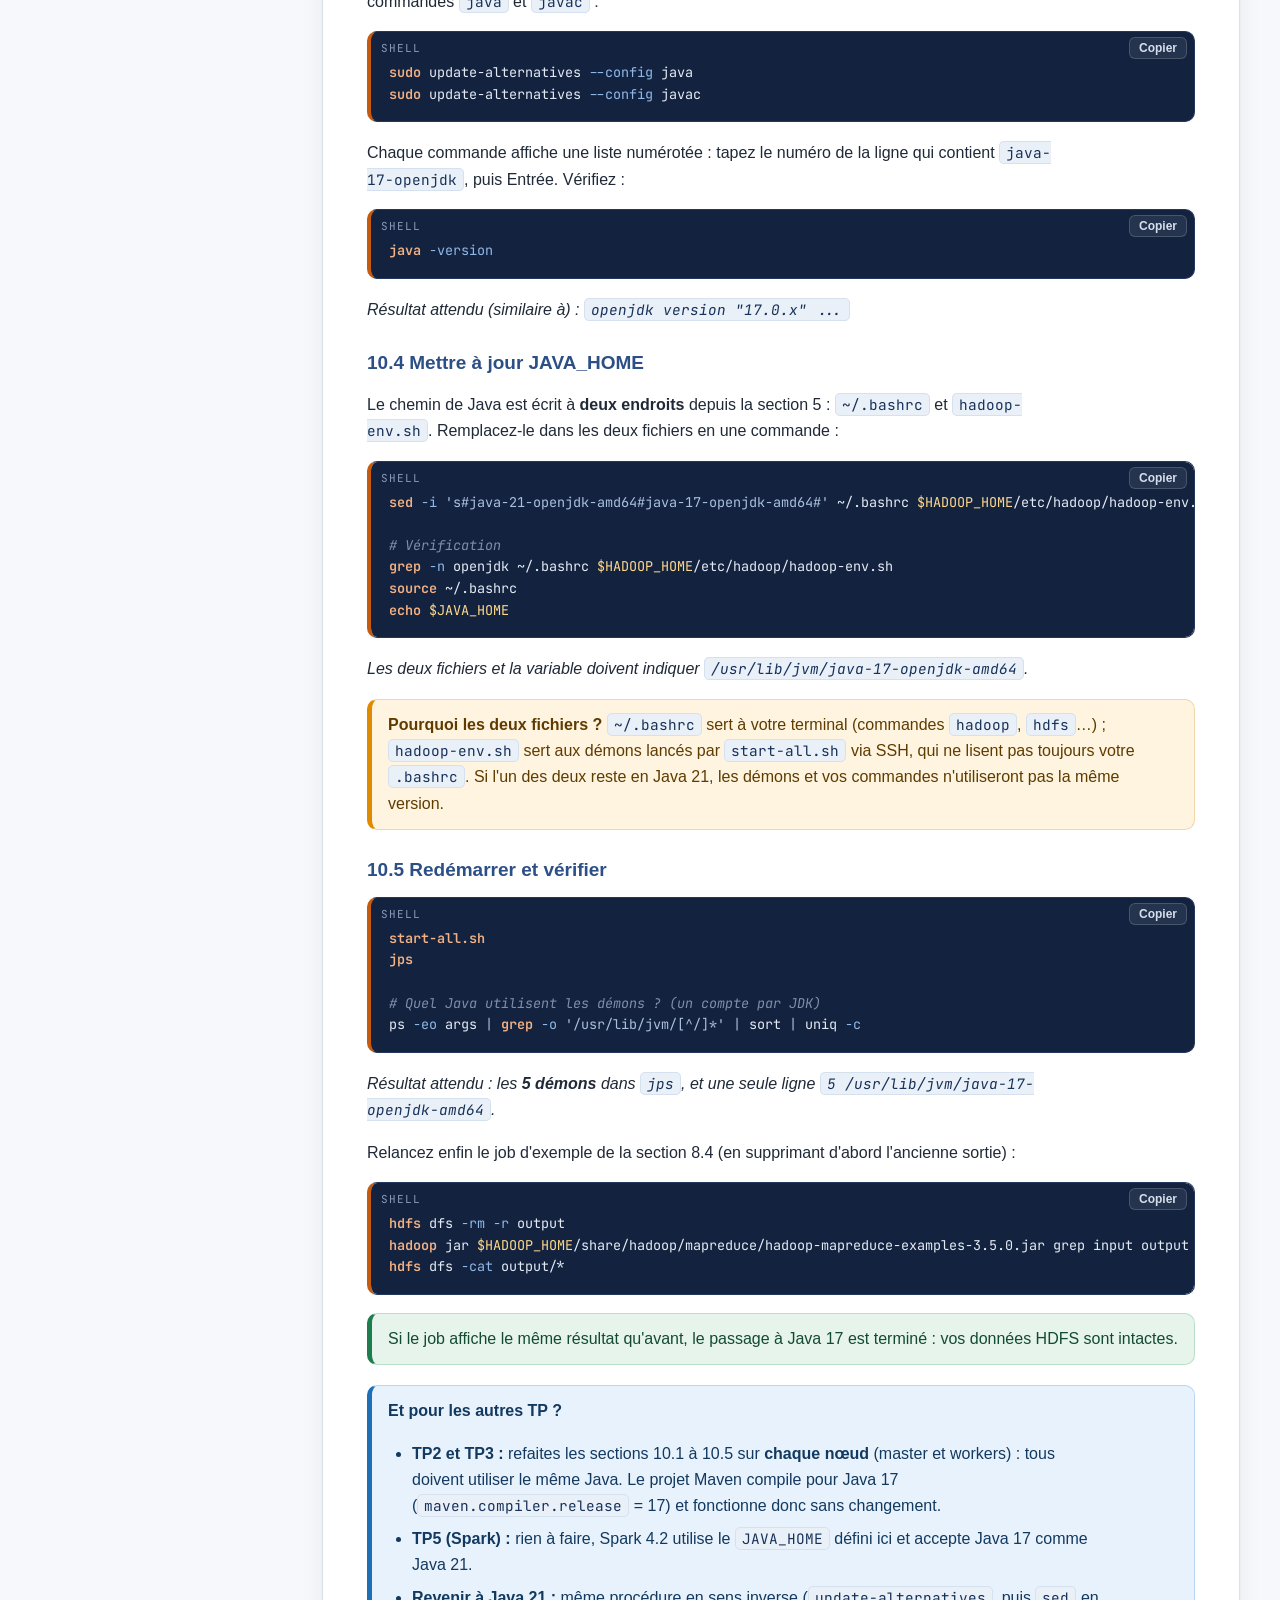
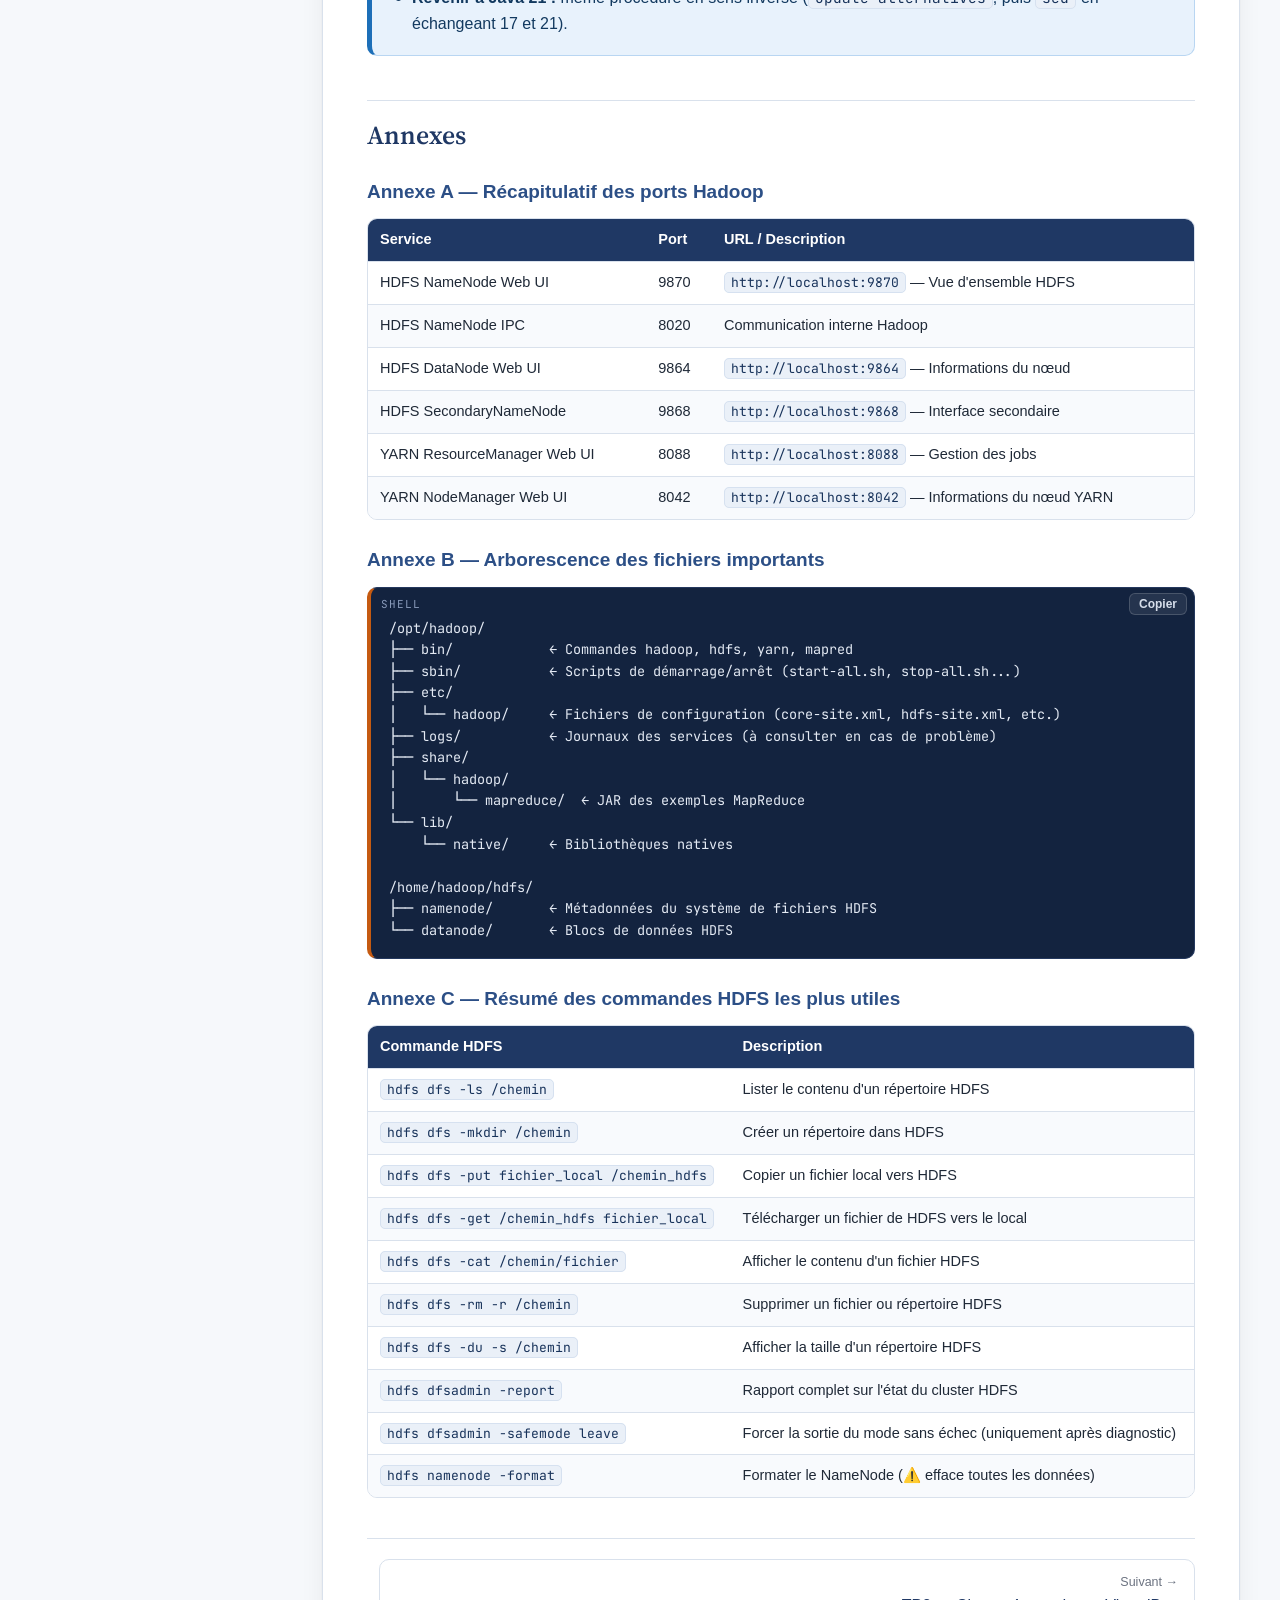
==== commit 52757a60: "SPARK" ====
--- a/tp1.html
+++ b/tp1.html
@@ -4,7 +4,7 @@
   <meta charset="UTF-8">
   <meta name="viewport" content="width=device-width, initial-scale=1.0">
   <title>TP1 — Installation de Hadoop en pseudo-distribué — ISI M1 IAGE</title>
-  <meta name="description" content="TP1 du module Big Data (ISI, Master 1 IAGE) : installation d'Apache Hadoop 3.4.3 en mode pseudo-distribué.">
+  <meta name="description" content="TP1 du module Big Data (ISI, Master 1 IAGE) : installation d'Apache Hadoop 3.5.0 en mode pseudo-distribué.">
   <link rel="preconnect" href="https://fonts.googleapis.com">
   <link rel="preconnect" href="https://fonts.gstatic.com" crossorigin>
   <link href="https://fonts.googleapis.com/css2?family=JetBrains+Mono:wght@400;500&family=Source+Serif+4:opsz,wght@8..60,600&display=swap" rel="stylesheet">
@@ -20,6 +20,10 @@
       <a href="tp2.html">TP2</a>
       <a href="tp3.html">TP3</a>
       <a href="tp4.html">TP4</a>
+      <a href="tp5.html">TP5</a>
+      <a href="tp6.html">TP6</a>
+      <a href="tp7.html">TP7</a>
+      <a href="tp8.html">TP8</a>
     </nav>
   </div>
 </header>
@@ -30,7 +34,7 @@
       <p class="eyebrow">Travaux pratiques n°1 · Big Data &amp; Analyse de données</p>
       <h1>Installer Apache Hadoop en mode pseudo-distribué</h1>
       <p class="lead">Installer HDFS, YARN et MapReduce sur une seule machine, puis valider l'installation par un premier job.</p>
-      <div class="chips"><span class="chip"><b>Master 1 — IAGE</b></span><span class="chip">Année 2026-2027</span><span class="chip">Hadoop 3.4.3</span><span class="chip">Java 21</span><span class="chip">Ubuntu 24.04 LTS</span><span class="chip">Octobre 2026</span></div>
+      <div class="chips"><span class="chip"><b>Master 1 — IAGE</b></span><span class="chip">Année 2026-2027</span><span class="chip">Hadoop 3.5.0</span><span class="chip">Java 21</span><span class="chip">Ubuntu Server 26.04 LTS</span><span class="chip">Octobre 2026</span></div>
     </div>
   </div>
 </header>
@@ -62,7 +66,7 @@
 
     <div class="box box-info">
       <strong>Objectif du TP :</strong> Ce guide détaille l'installation pas à pas d'<strong>Apache Hadoop version</strong>
-      <span class="badge badge-hadoop">3.4.3</span> sur le système d'exploitation <strong>Ubuntu 24.04 LTS</strong>.
+      <span class="badge badge-hadoop">3.5.0</span> sur le système d'exploitation <strong>Ubuntu Server 26.04 LTS</strong>.
       Nous utiliserons le <strong>Mode Pseudo-Distribué</strong>.
     </div>
 
@@ -85,8 +89,8 @@
       <tbody>
         <tr>
           <td>Système d'exploitation</td>
-          <td>Ubuntu 24.04 LTS (64-bit)</td>
-          <td>Ubuntu 24.04 LTS (64-bit)</td>
+          <td>Ubuntu Server 26.04 LTS (64-bit)</td>
+          <td>Ubuntu Server 26.04 LTS (64-bit)</td>
         </tr>
         <tr>
           <td>Mémoire RAM</td>
@@ -118,12 +122,24 @@
 
     <pre>sudo apt install openjdk-21-jdk -y
 </pre>
+    <div class="box box-info">
+      <strong>Ubuntu Server 26.04 :</strong> le JDK par défaut de cette version est <strong>Java 25</strong> (paquet <code>default-jdk</code>).
+      N'installez donc pas <code>default-jdk</code> : demandez explicitement <code>openjdk-21-jdk</code>, comme ci-dessus.
+      Ce paquet est dans le dépôt <em>universe</em>, activé par défaut sur Ubuntu Server.
+    </div>
+
+    <div class="box box-warning">
+      <strong>Java et Hadoop 3.5.0 :</strong> la documentation officielle de Hadoop 3.5.0 indique que les démons (côté serveur) requièrent
+      <strong>Java 17</strong>, Java 21 n'étant officiellement supporté que côté client. Le module utilise Java 21, avec lequel
+      Hadoop 3.5.0 a été testé pour ces TP. En cas de comportement anormal d'un démon, passez à Java 17 en suivant la
+      <a href="#10-passer-a-java-17">section 10</a> : Hadoop et ses données sont conservés, rien n'est à réinstaller.
+    </div>
 
     <p>Vérifiez l'installation :</p>
     <pre>java -version
 </pre>
     <p>
-      <em>Résultat attendu (similaire à) : <code>openjdk version "21.0.4" ...</code></em>
+      <em>Résultat attendu (similaire à) : <code>openjdk version "21.0.x" ...</code></em>
     </p>
 
     <p>Identifiez le chemin d'installation de Java pour la configuration future :</p>
@@ -143,7 +159,7 @@
 
     <h3>3.2 Création de l'utilisateur hadoop</h3>
     <p>Il est recommandé de créer un utilisateur système dédié pour isoler l'installation Hadoop.</p>
-    <pre>sudo adduser --disabled-password --gecos "" hadoop
+    <pre>sudo adduser --disabled-password --comment "" hadoop
 sudo usermod -aG sudo hadoop
 sudo passwd hadoop
 # Entrez un mot de passe simple (ex: hadoop) pour le TP
@@ -170,17 +186,17 @@
       l'empreinte. Si vous êtes connecté sans demande de mot de passe, la configuration est réussie. Tapez
       <code>exit</code> pour revenir au shell normal si nécessaire.
     </div>
-<h2 id="4-telechargement-et-installation-de-hadoop-3-4-3">4. Téléchargement et installation de Hadoop 3.4.3</h2>
+<h2 id="4-telechargement-et-installation-de-hadoop-3-5-0">4. Téléchargement et installation de Hadoop 3.5.0</h2>
     <p>Nous allons télécharger la version binaire stable depuis les miroirs Apache.</p>
 
     <pre># Téléchargement
-wget https://archive.apache.org/dist/hadoop/common/hadoop-3.4.3/hadoop-3.4.3.tar.gz
+wget https://archive.apache.org/dist/hadoop/common/hadoop-3.5.0/hadoop-3.5.0.tar.gz
 
 # Extraction
-tar -xvzf hadoop-3.4.3.tar.gz
+tar -xvzf hadoop-3.5.0.tar.gz
 
 # Déplacement vers /opt 
-sudo mv hadoop-3.4.3 /opt/hadoop
+sudo mv hadoop-3.5.0 /opt/hadoop
 
 # Attribution des droits à l'utilisateur hadoop
 sudo chown -R hadoop:hadoop /opt/hadoop
@@ -217,7 +233,7 @@
     <p>Testez si Hadoop est reconnu :</p>
     <pre>hadoop version
 </pre>
-    <p><em>Vous devriez voir : Hadoop 3.4.3</em></p>
+    <p><em>Vous devriez voir : Hadoop 3.5.0</em></p>
 
     <p>Enfin, éditez le fichier de configuration interne <code>hadoop-env.sh</code> pour forcer le chemin Java :</p>
     <pre>nano $HADOOP_HOME/etc/hadoop/hadoop-env.sh
@@ -231,16 +247,21 @@
     <h3>6.1 Création des répertoires de données HDFS</h3>
     <pre>sudo mkdir -p /home/hadoop/hdfs/namenode
 sudo mkdir -p /home/hadoop/hdfs/datanode
-sudo chown -R hadoop:hadoop /home/hadoop/hdfs/
+sudo mkdir -p /home/hadoop/hadoop-tmp
+sudo chown -R hadoop:hadoop /home/hadoop/hdfs/ /home/hadoop/hadoop-tmp
 </pre>
 
     <h3>6.2 Fichier core-site.xml</h3>
-    <p>Configure l'adresse du NameNode (le maître du système de fichiers).</p>
+    <p>Configure l'adresse du NameNode (le maître du système de fichiers) et le dossier des fichiers de travail de Hadoop. Sur Ubuntu Server 26.04, <code>/tmp</code> est en mémoire vive (tmpfs) : petit et vidé à chaque redémarrage. On place donc ces fichiers sur le disque, dans <code>/home/hadoop/hadoop-tmp</code>.</p>
     <p><code>nano $HADOOP_HOME/etc/hadoop/core-site.xml</code></p>
     <pre class="xml">&lt;configuration&gt;
     &lt;property&gt;
         &lt;name&gt;fs.defaultFS&lt;/name&gt;
         &lt;value&gt;hdfs://localhost:8020&lt;/value&gt;
+    &lt;/property&gt;
+    &lt;property&gt;
+        &lt;name&gt;hadoop.tmp.dir&lt;/name&gt;
+        &lt;value&gt;/home/hadoop/hadoop-tmp&lt;/value&gt;
     &lt;/property&gt;
 &lt;/configuration&gt;
 </pre>
@@ -436,7 +457,7 @@
 hdfs dfs -put $HADOOP_HOME/etc/hadoop/*.xml input
 
 # Exécution du job MapReduce
-hadoop jar $HADOOP_HOME/share/hadoop/mapreduce/hadoop-mapreduce-examples-3.4.3.jar grep input output 'dfs[a-z.]+'
+hadoop jar $HADOOP_HOME/share/hadoop/mapreduce/hadoop-mapreduce-examples-3.5.0.jar grep input output 'dfs[a-z.]+'
 
 # Affichage des résultats
 hdfs dfs -cat output/*
@@ -482,6 +503,86 @@
         </tr>
       </tbody>
     </table>
+<h2 id="10-passer-a-java-17">10. Passer à Java 17 (si nécessaire)</h2>
+    <p>
+      Cette section sert si un démon se comporte mal sous Java 21, ou si l'on veut s'en tenir à la configuration officielle de
+      Hadoop 3.5.0 (<strong>Java 17 côté serveur</strong>). Les deux JDK peuvent cohabiter sur la machine : on installe Java 17,
+      puis on indique à Hadoop de l'utiliser. <strong>Ni Hadoop ni les données HDFS ne sont touchés</strong> : pas de réinstallation,
+      pas de nouveau formatage du NameNode.
+    </p>
+
+    <h3>10.1 Arrêter le cluster</h3>
+    <p>Toujours avec l'utilisateur <code>hadoop</code> :</p>
+    <pre>stop-all.sh
+jps
+</pre>
+    <p><em>Seul <code>Jps</code> doit rester affiché.</em></p>
+
+    <h3>10.2 Installer OpenJDK 17</h3>
+    <pre>sudo apt update
+sudo apt install openjdk-17-jdk -y
+
+# Les deux JDK sont maintenant présents
+ls /usr/lib/jvm/
+</pre>
+    <p><em>Résultat attendu (similaire à) : <code>java-1.17.0-openjdk-amd64  java-17-openjdk-amd64  java-1.21.0-openjdk-amd64  java-21-openjdk-amd64</code></em></p>
+    <div class="box box-info">
+      <strong>Processeur ARM :</strong> sur une VM ARM (par exemple sur un Mac Apple Silicon), le dossier se termine par
+      <code>-arm64</code> au lieu de <code>-amd64</code>. Utilisez dans toute la suite le nom exact affiché par <code>ls /usr/lib/jvm/</code>.
+    </div>
+
+    <h3>10.3 Choisir Java 17 par défaut</h3>
+    <p>Ubuntu gère plusieurs versions de Java avec les « alternatives ». Choisissez Java 17 pour les commandes <code>java</code> et <code>javac</code> :</p>
+    <pre>sudo update-alternatives --config java
+sudo update-alternatives --config javac
+</pre>
+    <p>Chaque commande affiche une liste numérotée : tapez le numéro de la ligne qui contient <code>java-17-openjdk</code>, puis Entrée. Vérifiez :</p>
+    <pre>java -version
+</pre>
+    <p><em>Résultat attendu (similaire à) : <code>openjdk version "17.0.x" ...</code></em></p>
+
+    <h3>10.4 Mettre à jour JAVA_HOME</h3>
+    <p>Le chemin de Java est écrit à <strong>deux endroits</strong> depuis la section 5 : <code>~/.bashrc</code> et <code>hadoop-env.sh</code>.
+    Remplacez-le dans les deux fichiers en une commande :</p>
+    <pre>sed -i 's#java-21-openjdk-amd64#java-17-openjdk-amd64#' ~/.bashrc $HADOOP_HOME/etc/hadoop/hadoop-env.sh
+
+# Vérification
+grep -n openjdk ~/.bashrc $HADOOP_HOME/etc/hadoop/hadoop-env.sh
+source ~/.bashrc
+echo $JAVA_HOME
+</pre>
+    <p><em>Les deux fichiers et la variable doivent indiquer <code>/usr/lib/jvm/java-17-openjdk-amd64</code>.</em></p>
+    <div class="box box-warning">
+      <strong>Pourquoi les deux fichiers ?</strong> <code>~/.bashrc</code> sert à votre terminal (commandes <code>hadoop</code>, <code>hdfs</code>…) ;
+      <code>hadoop-env.sh</code> sert aux démons lancés par <code>start-all.sh</code> via SSH, qui ne lisent pas toujours votre <code>.bashrc</code>.
+      Si l'un des deux reste en Java 21, les démons et vos commandes n'utiliseront pas la même version.
+    </div>
+
+    <h3>10.5 Redémarrer et vérifier</h3>
+    <pre>start-all.sh
+jps
+
+# Quel Java utilisent les démons ? (un compte par JDK)
+ps -eo args | grep -o '/usr/lib/jvm/[^/]*' | sort | uniq -c
+</pre>
+    <p><em>Résultat attendu : les <strong>5 démons</strong> dans <code>jps</code>, et une seule ligne <code>5 /usr/lib/jvm/java-17-openjdk-amd64</code>.</em></p>
+    <p>Relancez enfin le job d'exemple de la section 8.4 (en supprimant d'abord l'ancienne sortie) :</p>
+    <pre>hdfs dfs -rm -r output
+hadoop jar $HADOOP_HOME/share/hadoop/mapreduce/hadoop-mapreduce-examples-3.5.0.jar grep input output 'dfs[a-z.]+'
+hdfs dfs -cat output/*
+</pre>
+    <div class="box box-success">
+      Si le job affiche le même résultat qu'avant, le passage à Java 17 est terminé : vos données HDFS sont intactes.
+    </div>
+    <div class="box box-info">
+      <strong>Et pour les autres TP ?</strong>
+      <ul>
+        <li><strong>TP2 et TP3 :</strong> refaites les sections 10.1 à 10.5 sur <strong>chaque nœud</strong> (master et workers) : tous doivent utiliser le même Java.
+          Le projet Maven compile pour Java 17 (<code>maven.compiler.release</code> = 17) et fonctionne donc sans changement.</li>
+        <li><strong>TP5 (Spark) :</strong> rien à faire, Spark 4.2 utilise le <code>JAVA_HOME</code> défini ici et accepte Java 17 comme Java 21.</li>
+        <li><strong>Revenir à Java 21 :</strong> même procédure en sens inverse (<code>update-alternatives</code>, puis <code>sed</code> en échangeant 17 et 21).</li>
+      </ul>
+    </div>
 <h2 id="annexes">Annexes</h2>
 
     <h3>Annexe A — Récapitulatif des ports Hadoop</h3>
--- a/assets/tp.css
+++ b/assets/tp.css
@@ -307,6 +307,7 @@
 .badge-hadoop { background: #d9761f; }
 .badge-java { background: #c0392b; }
 .badge-python { background: #3776ab; }
+.badge-spark { background: #e25a1c; }
 
 /* ---------- Diagrammes Mermaid ---------- */
 .mermaid-container {
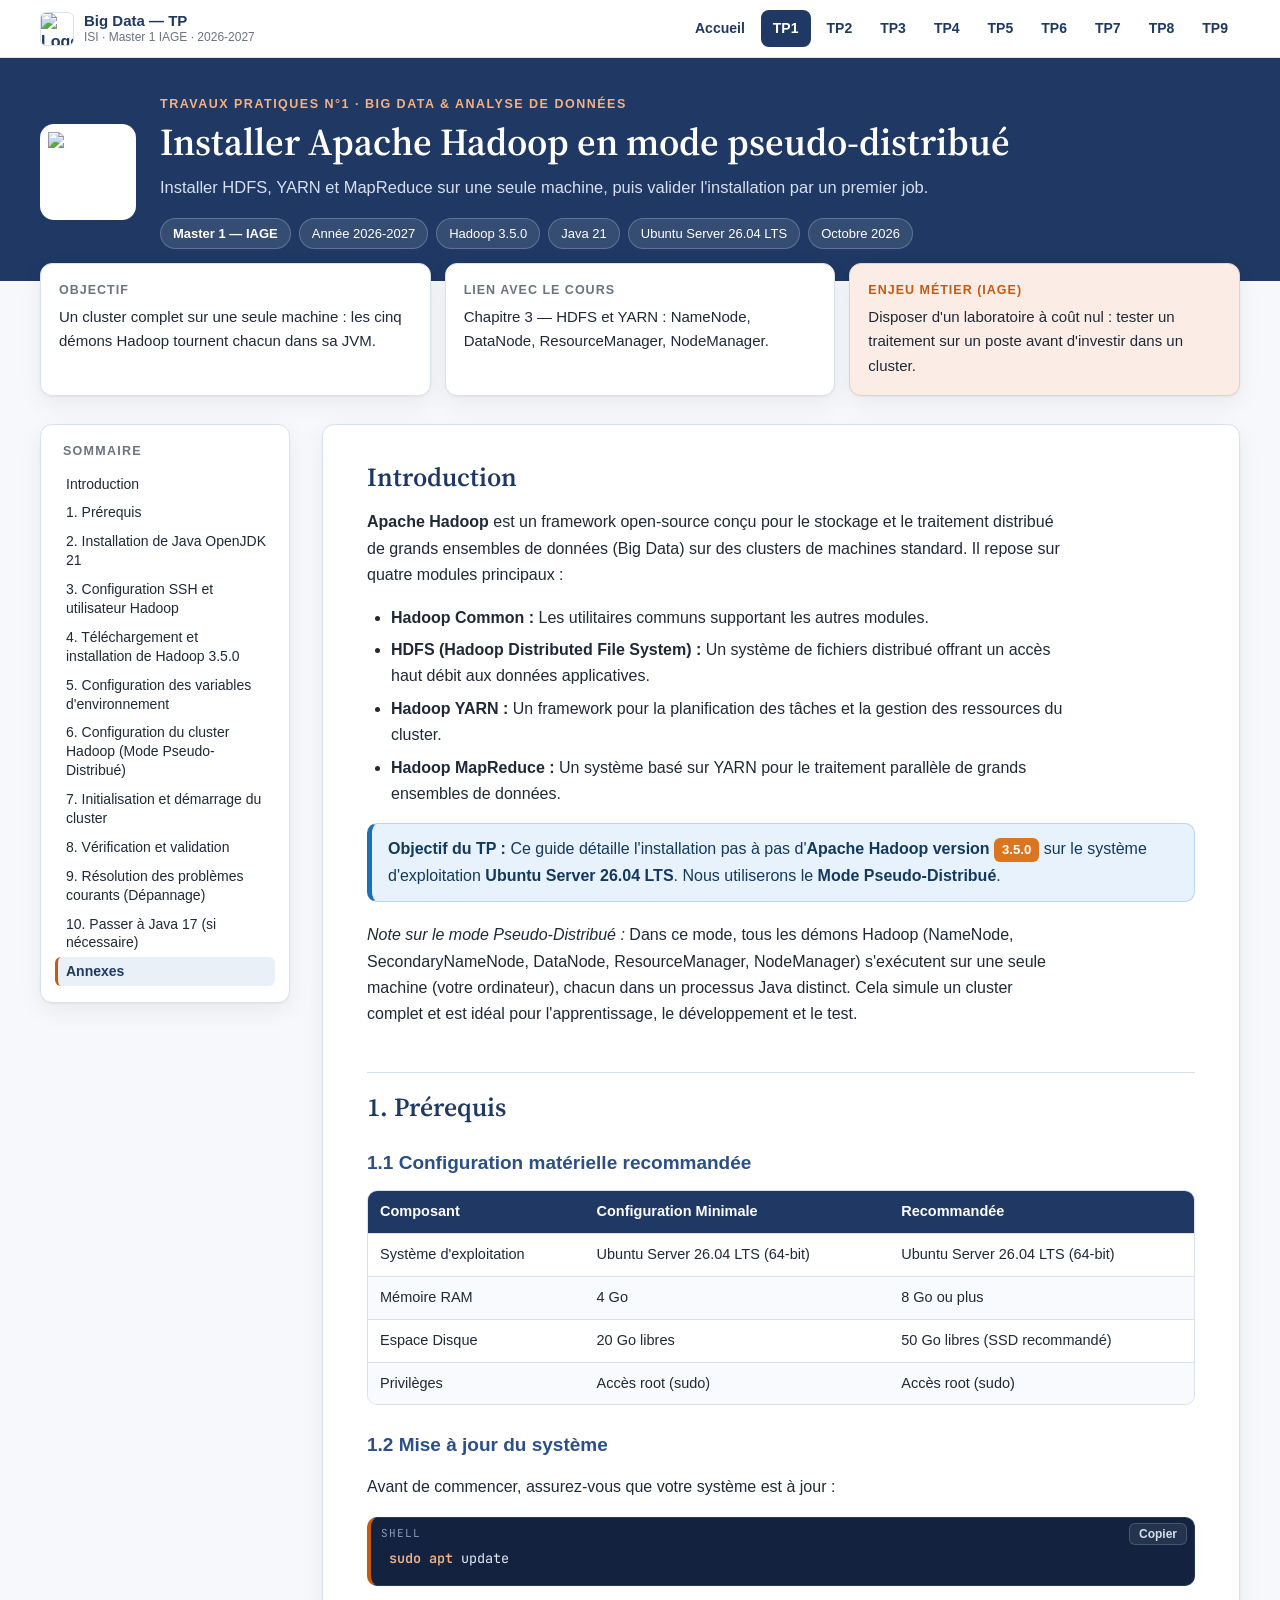
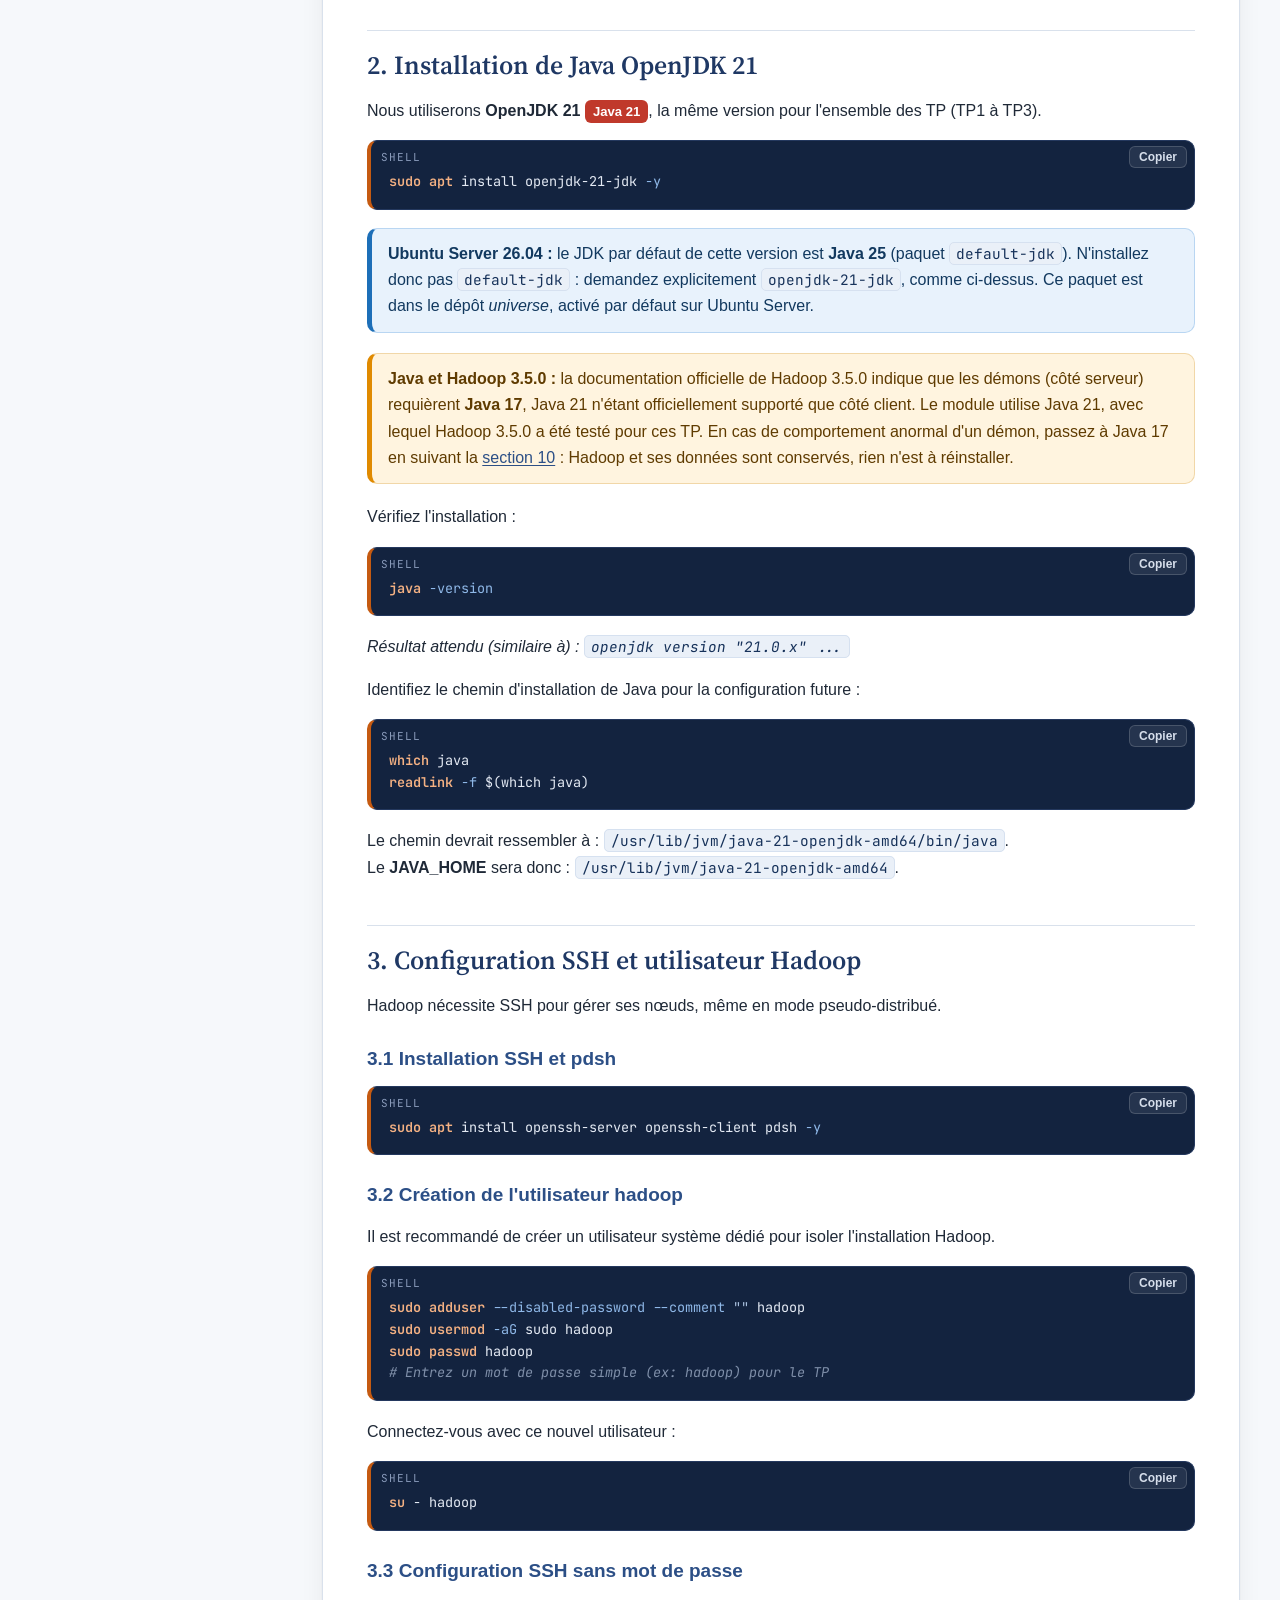
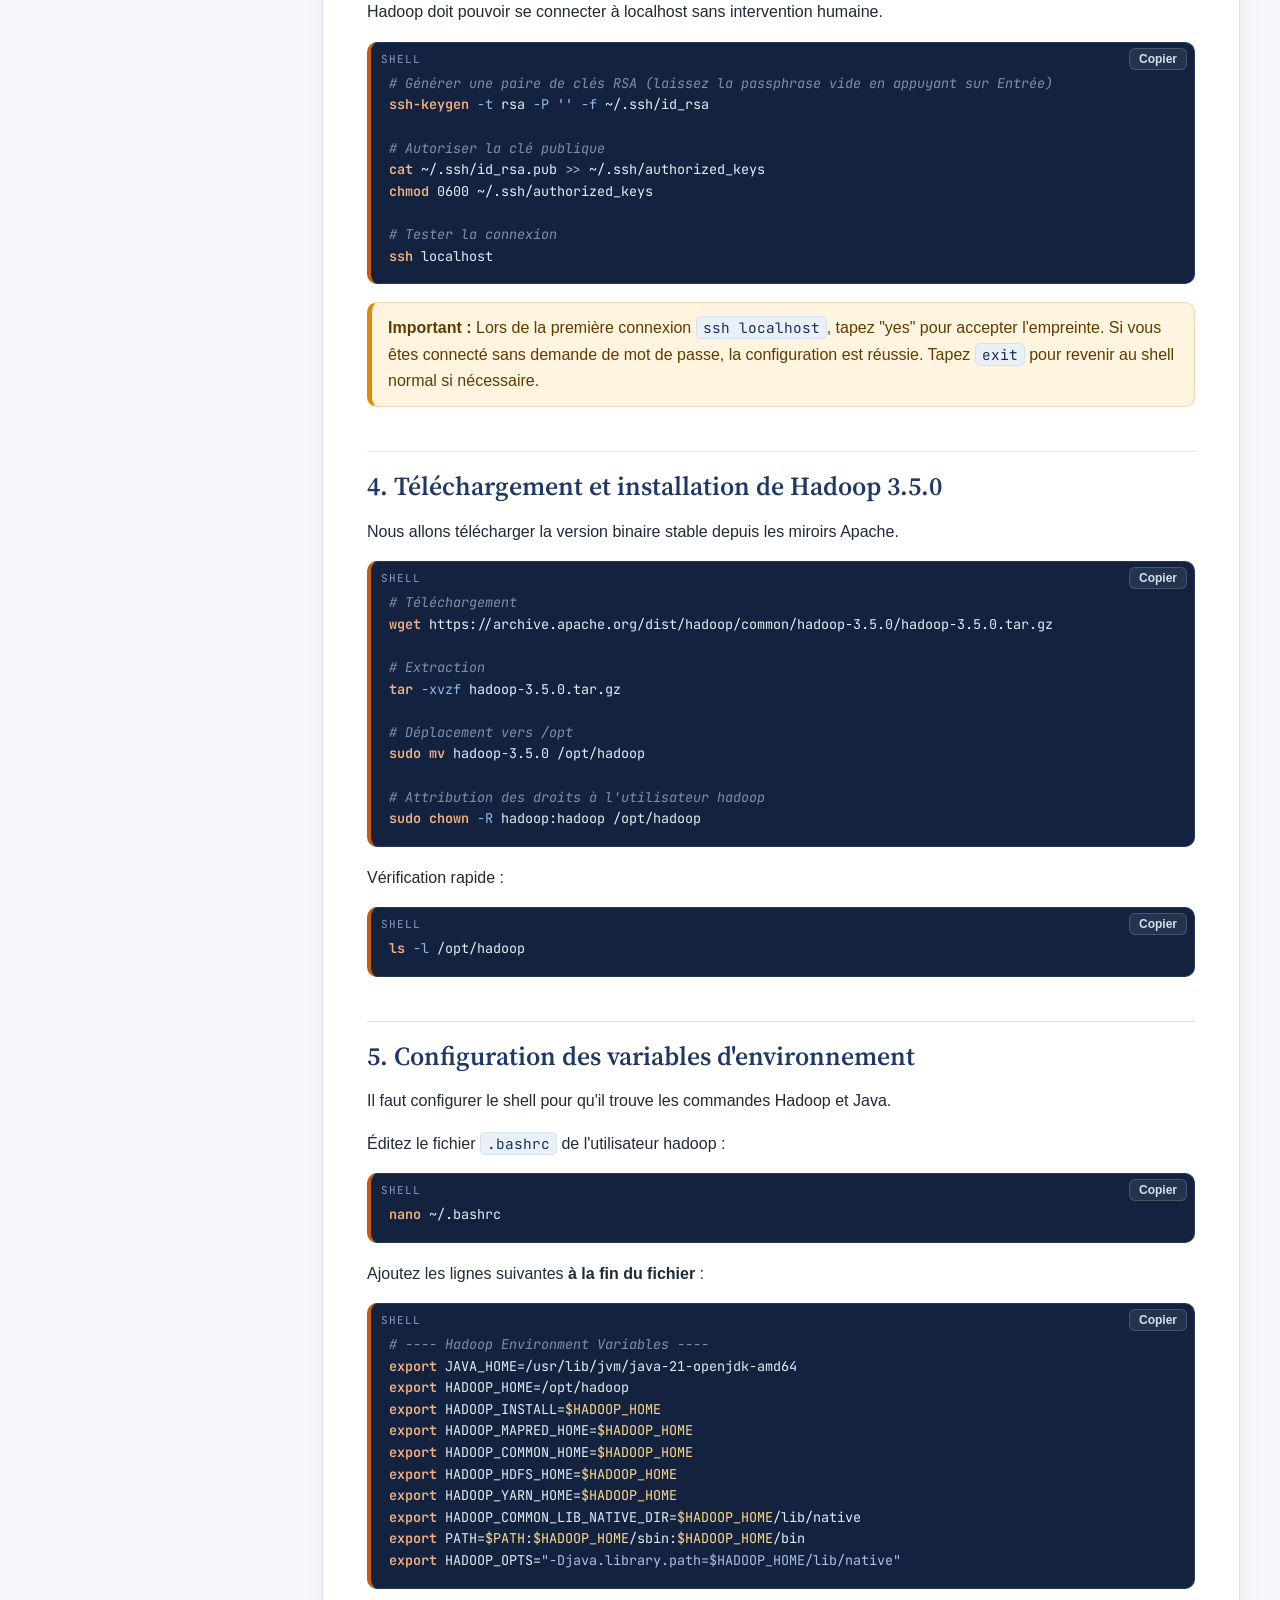
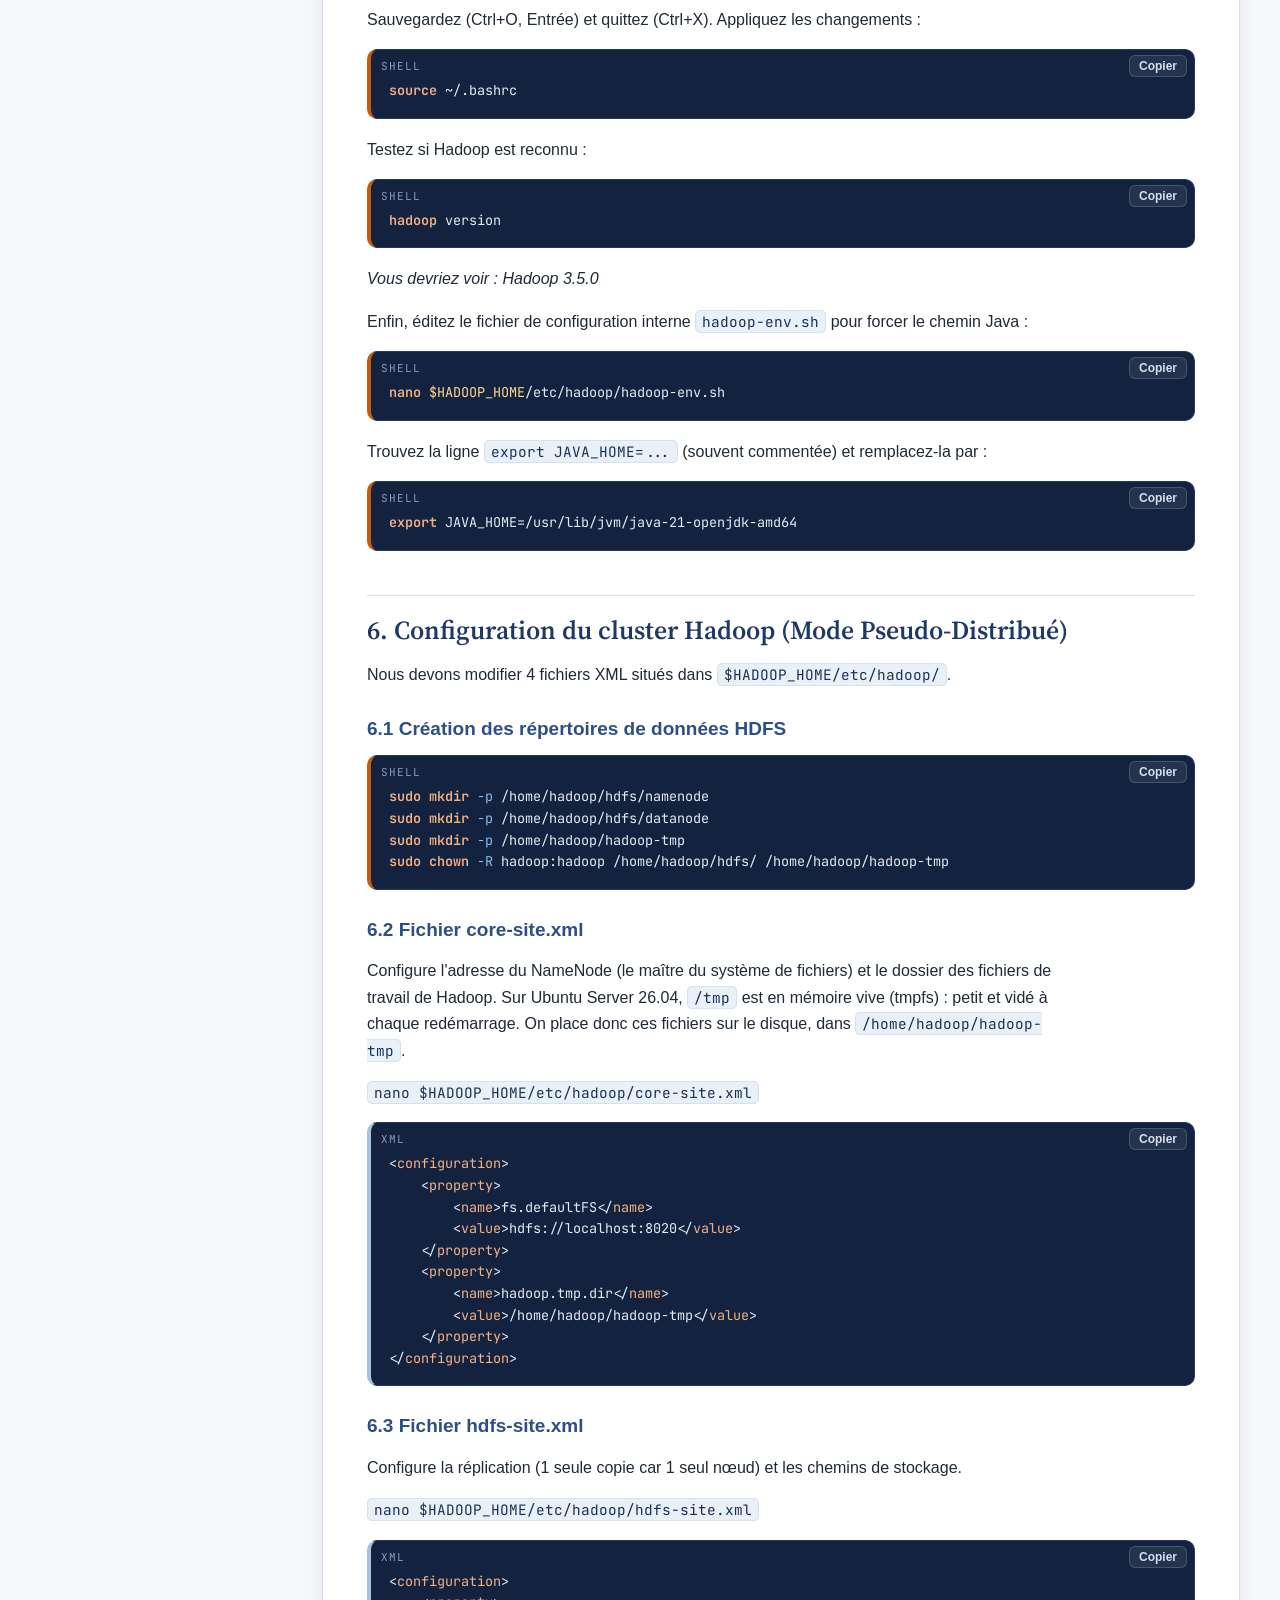
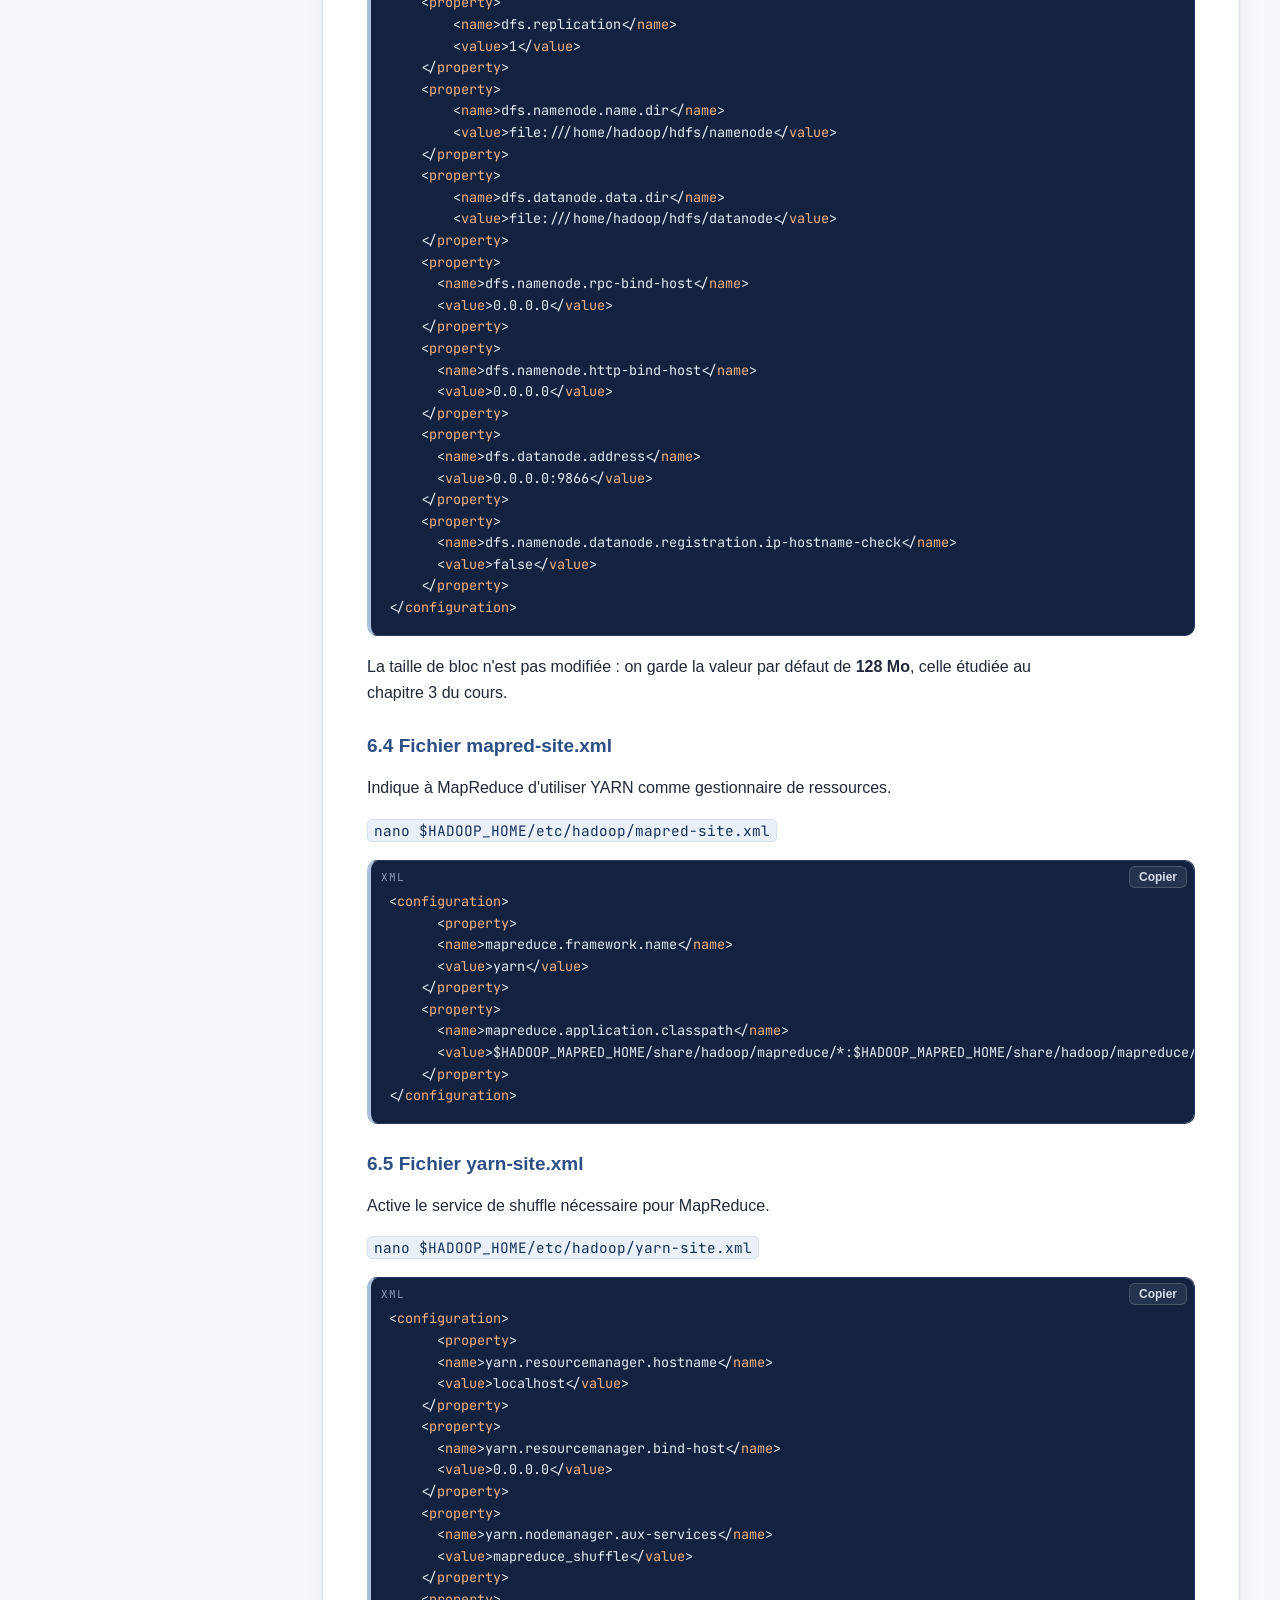
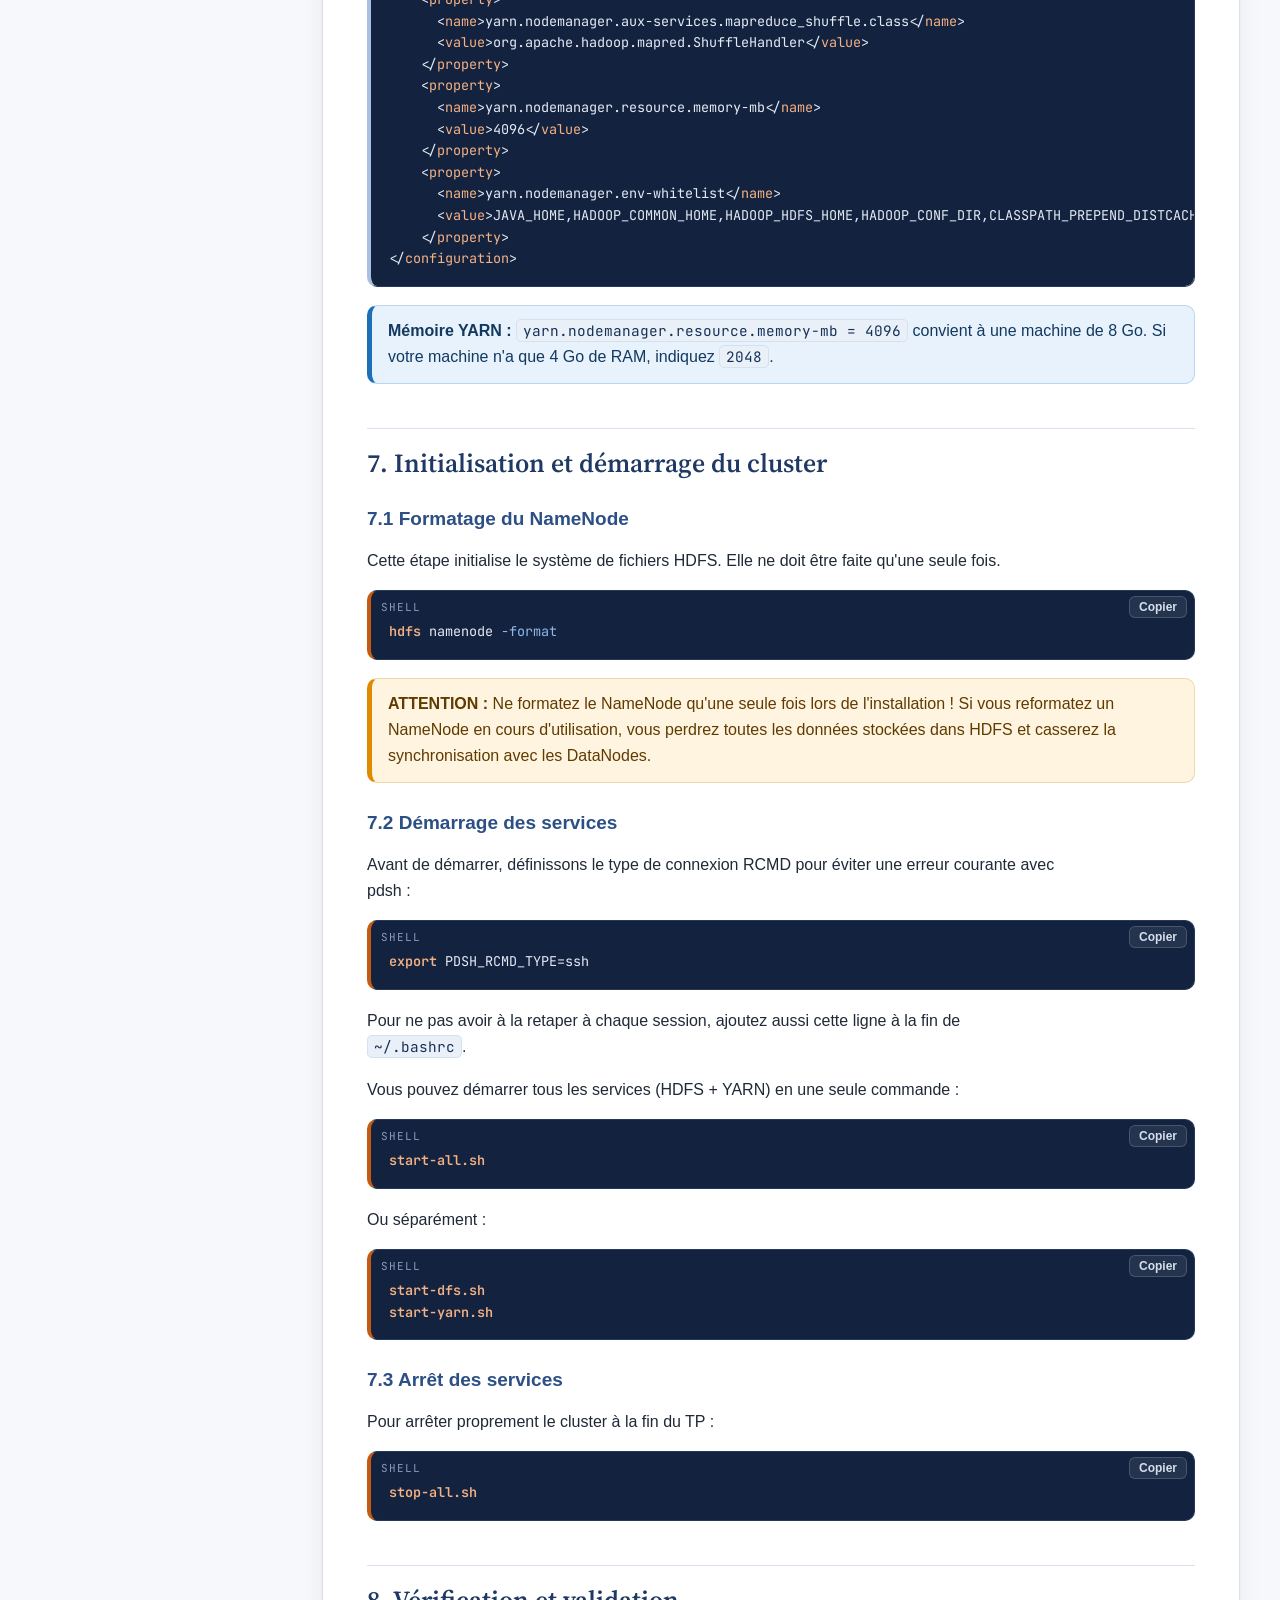
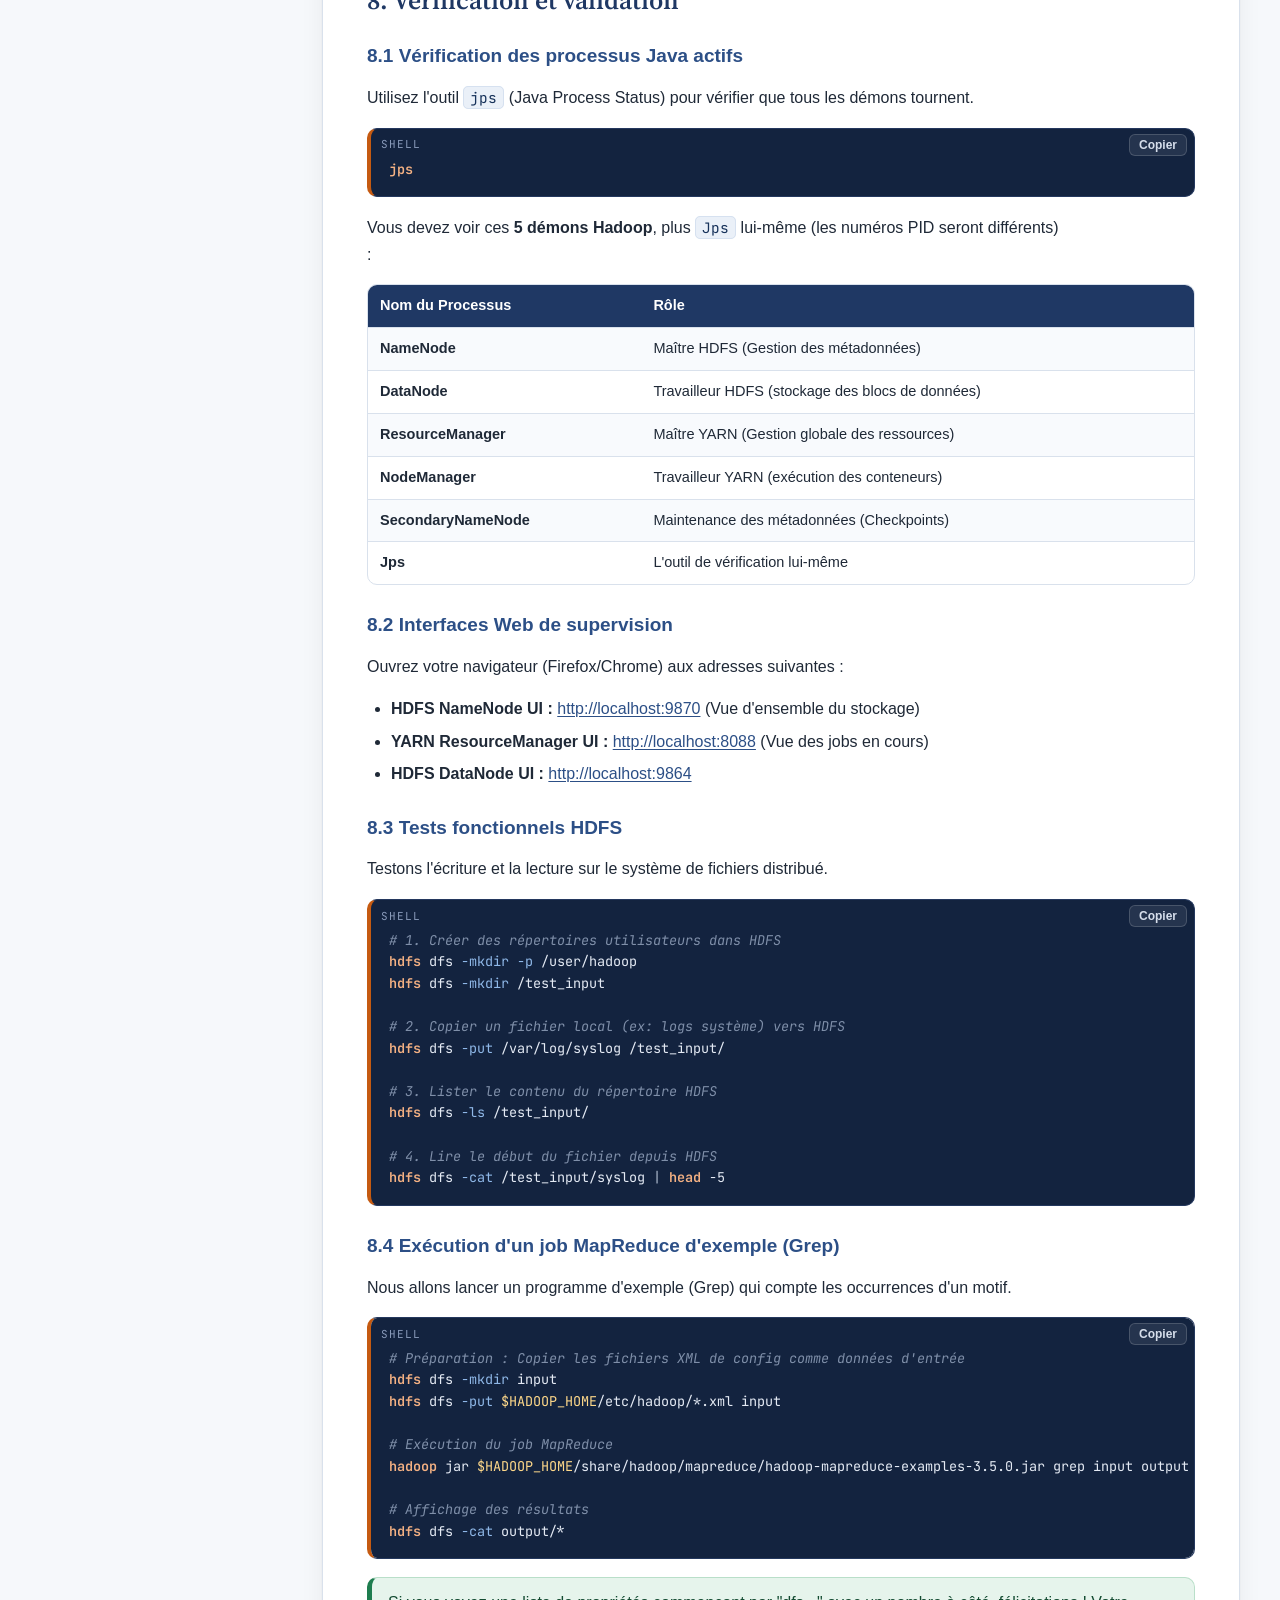
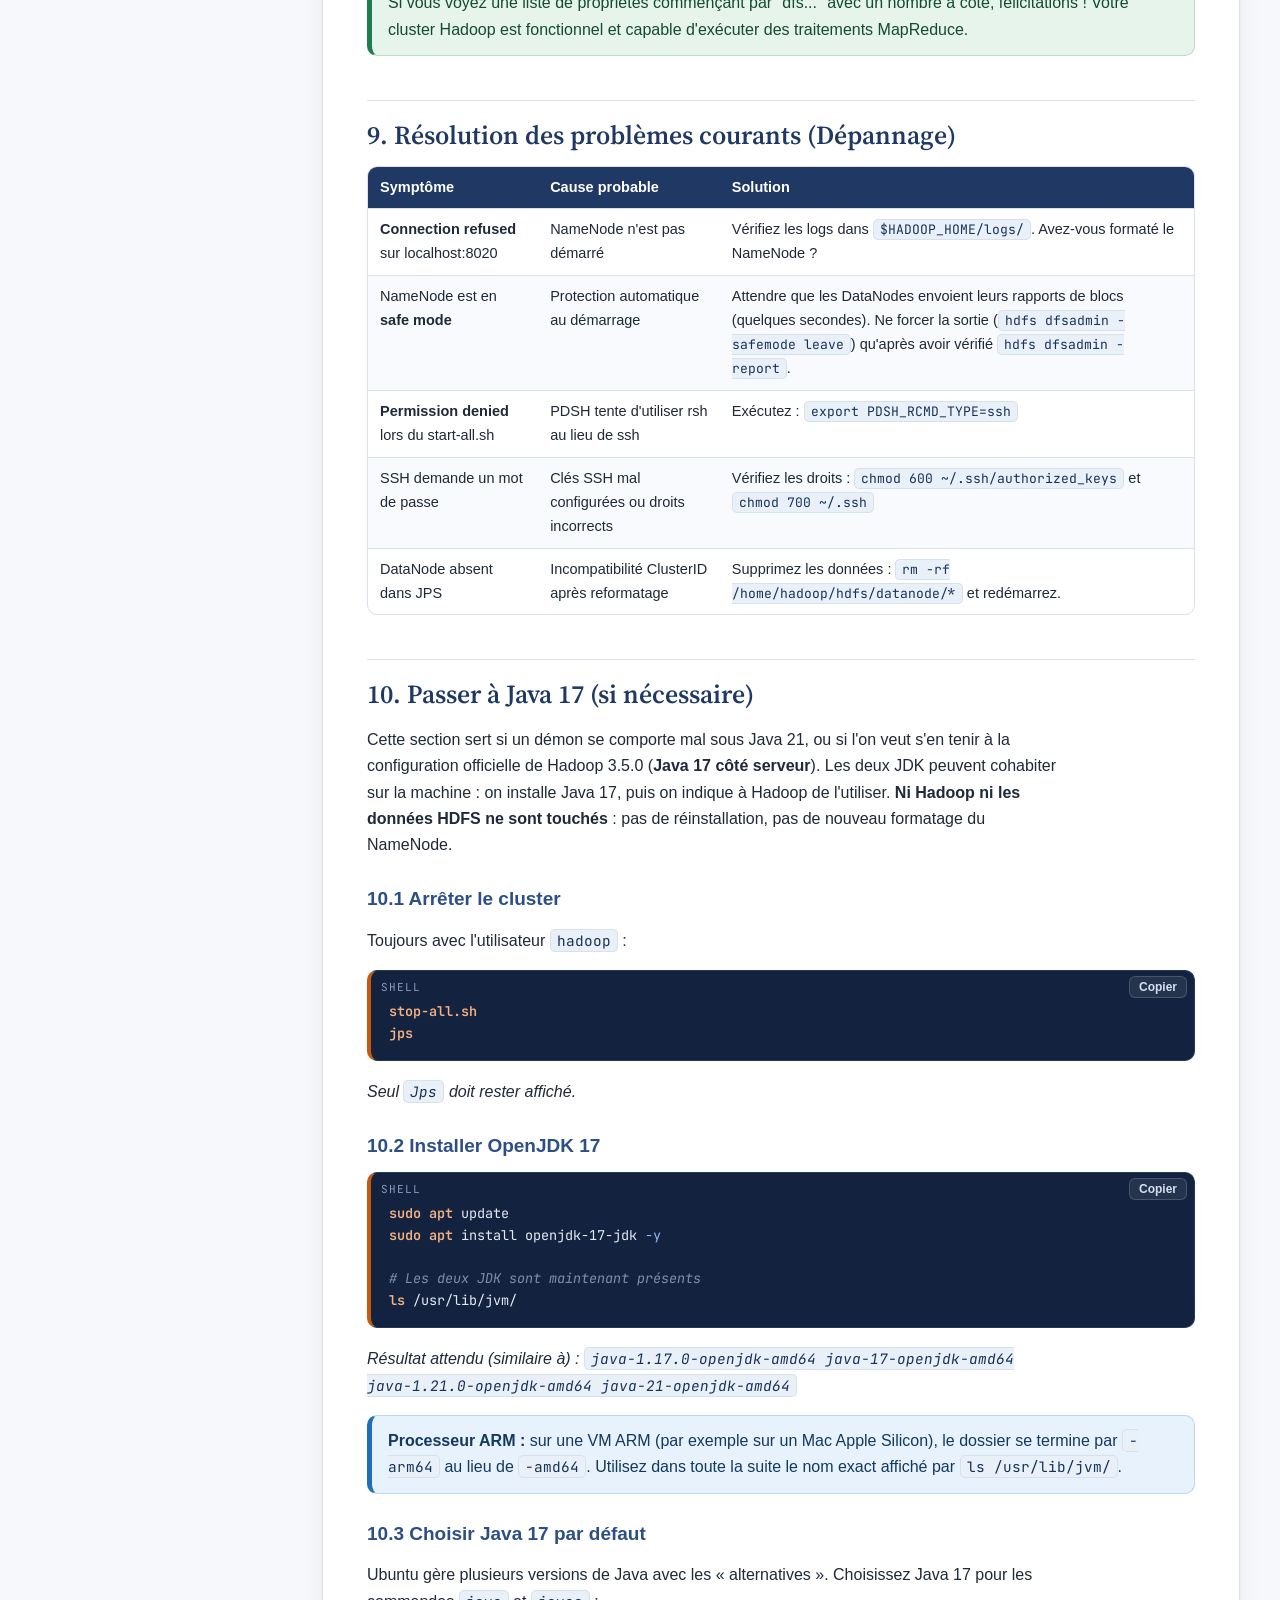
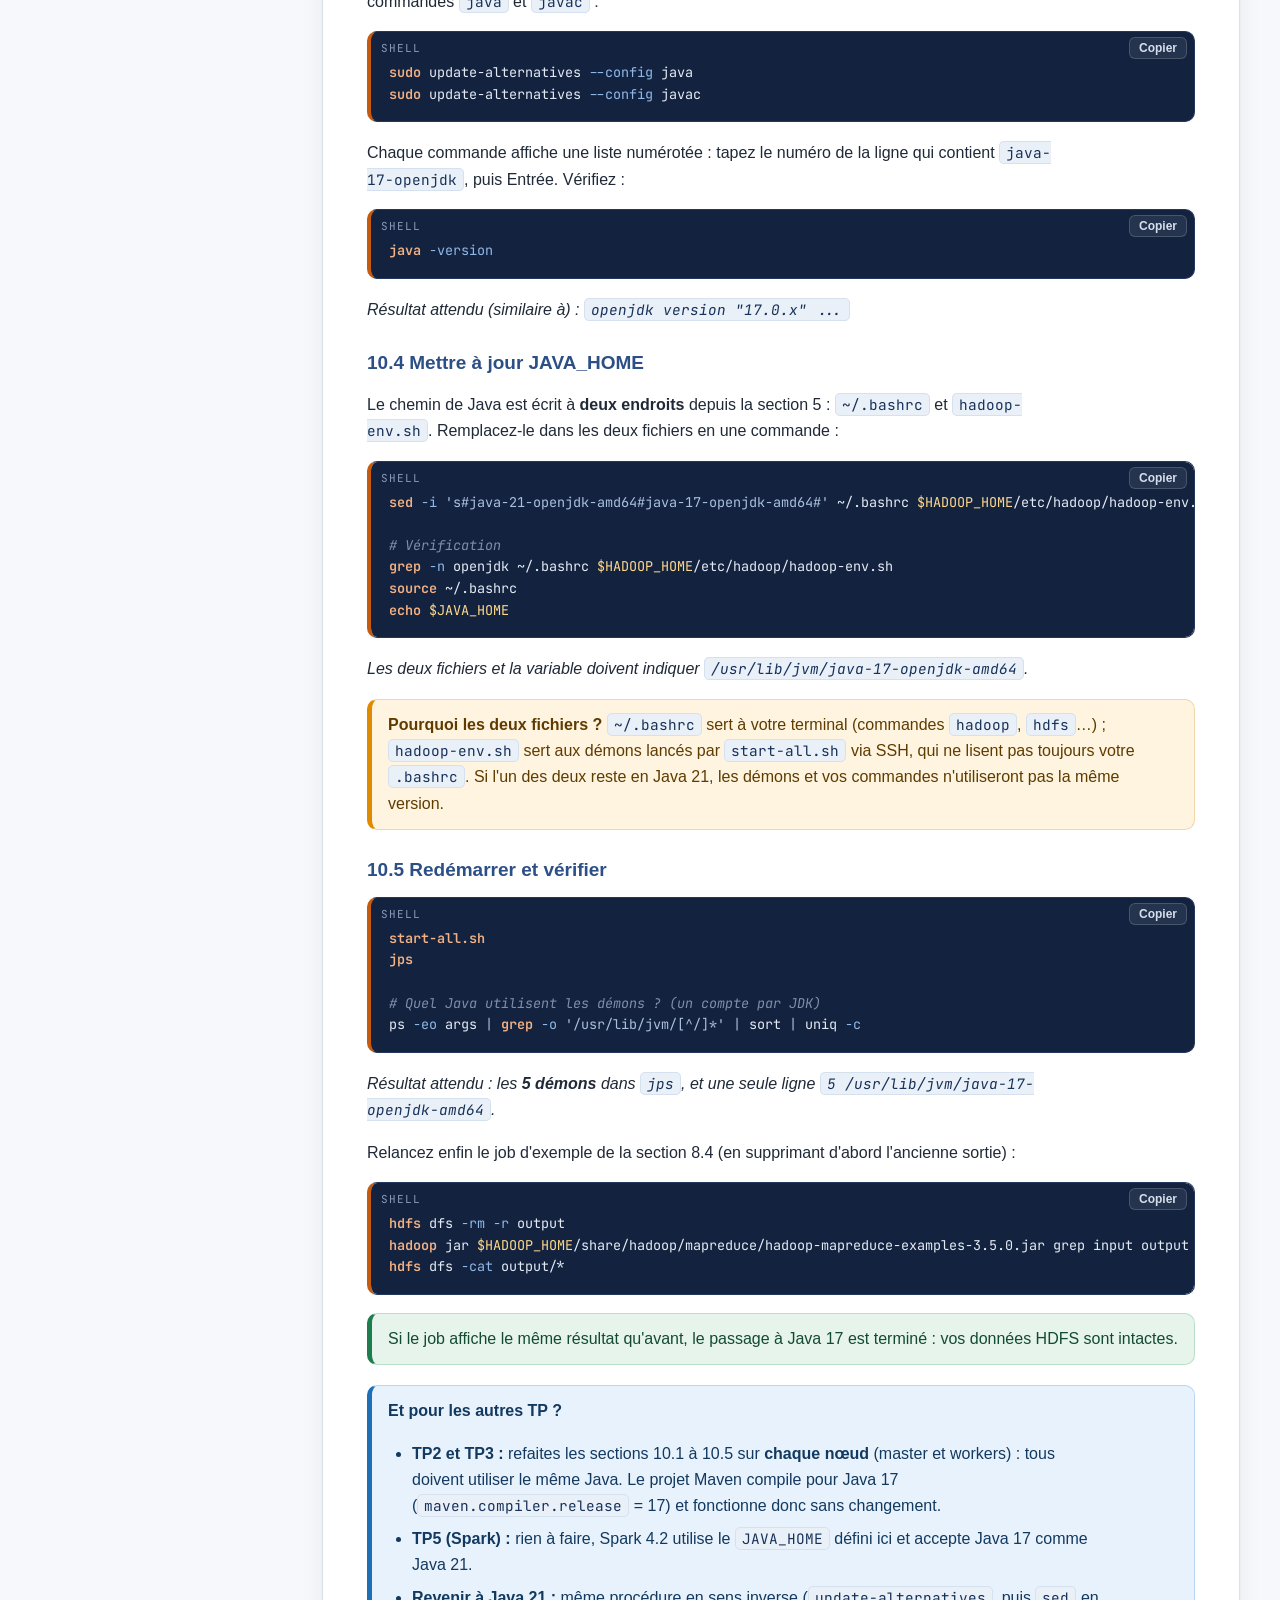
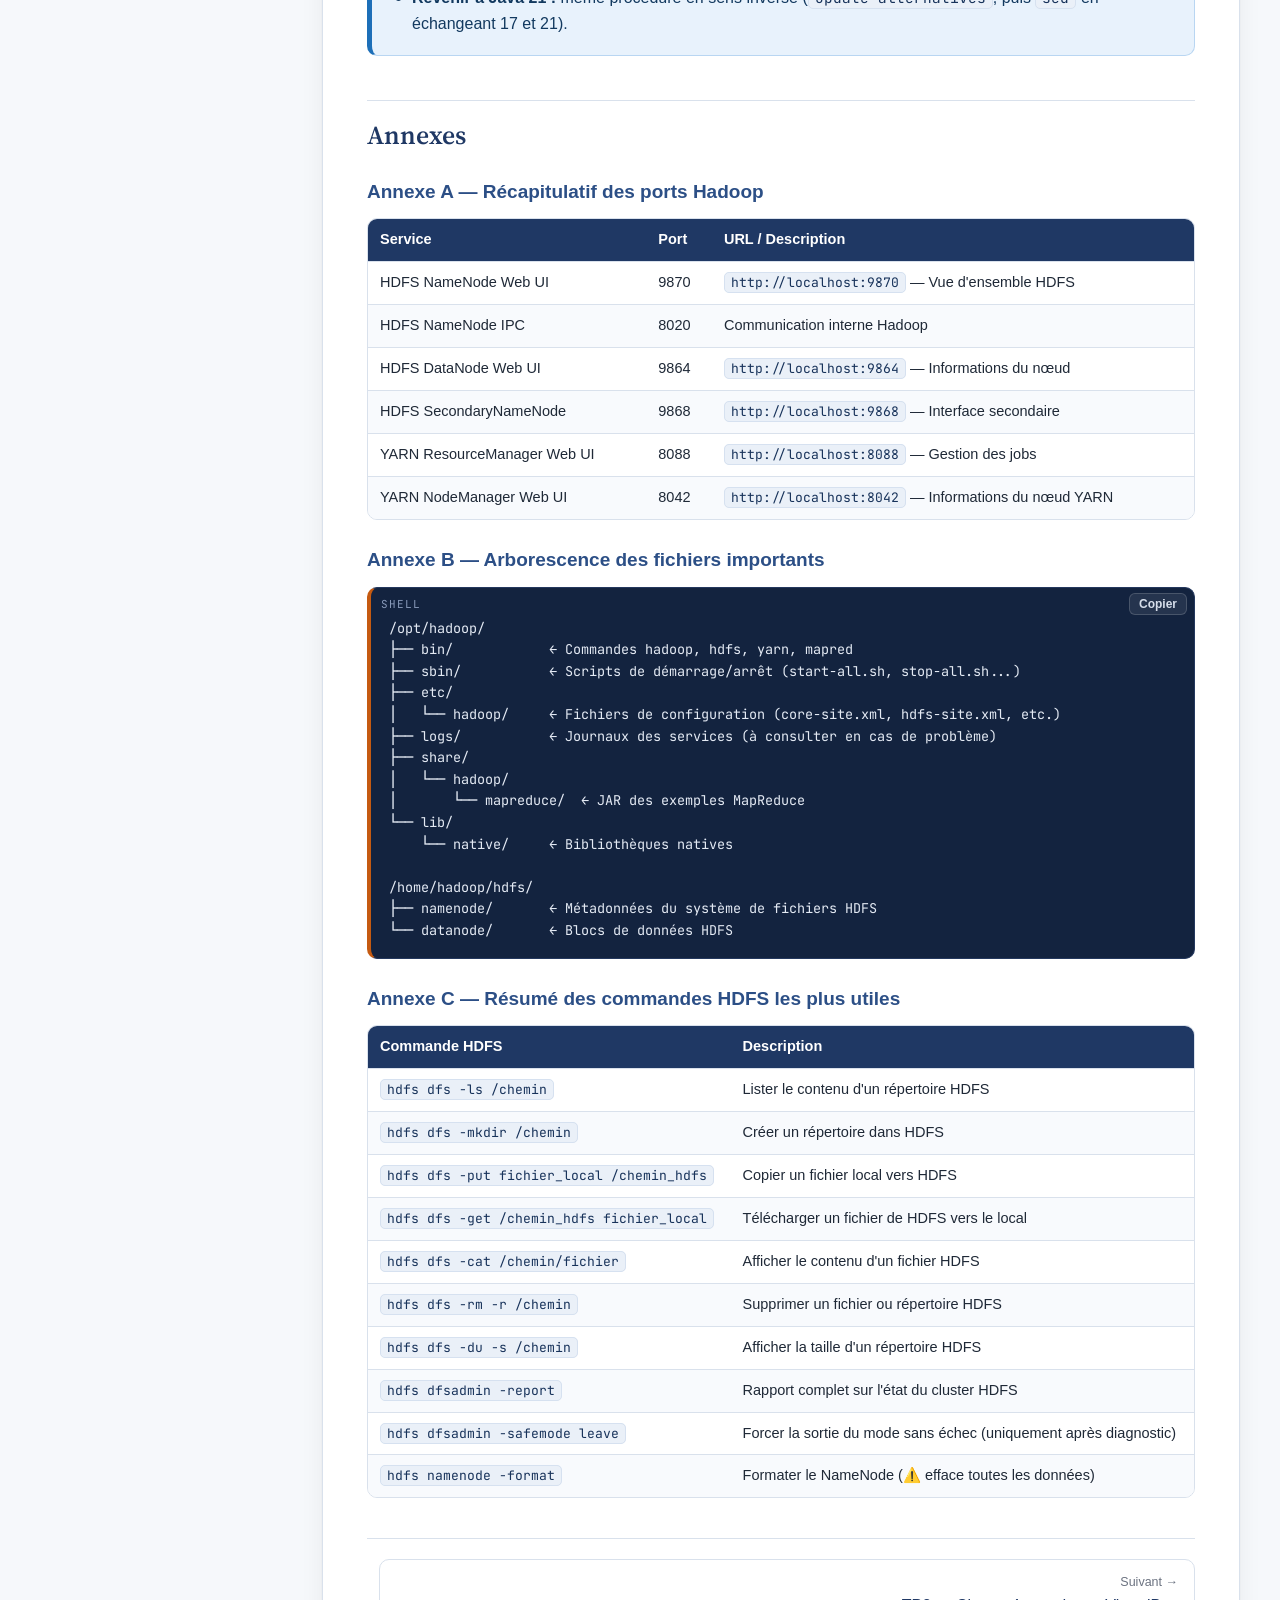
==== commit 5bac7204: "Ajouter TP6 RDD nettoyage et renuméroter les TP suivants jusqu'au TP9 Co-Authored-By: Claude Sonnet " ====
--- a/tp1.html
+++ b/tp1.html
@@ -24,6 +24,7 @@
       <a href="tp6.html">TP6</a>
       <a href="tp7.html">TP7</a>
       <a href="tp8.html">TP8</a>
+      <a href="tp9.html">TP9</a>
     </nav>
   </div>
 </header>
